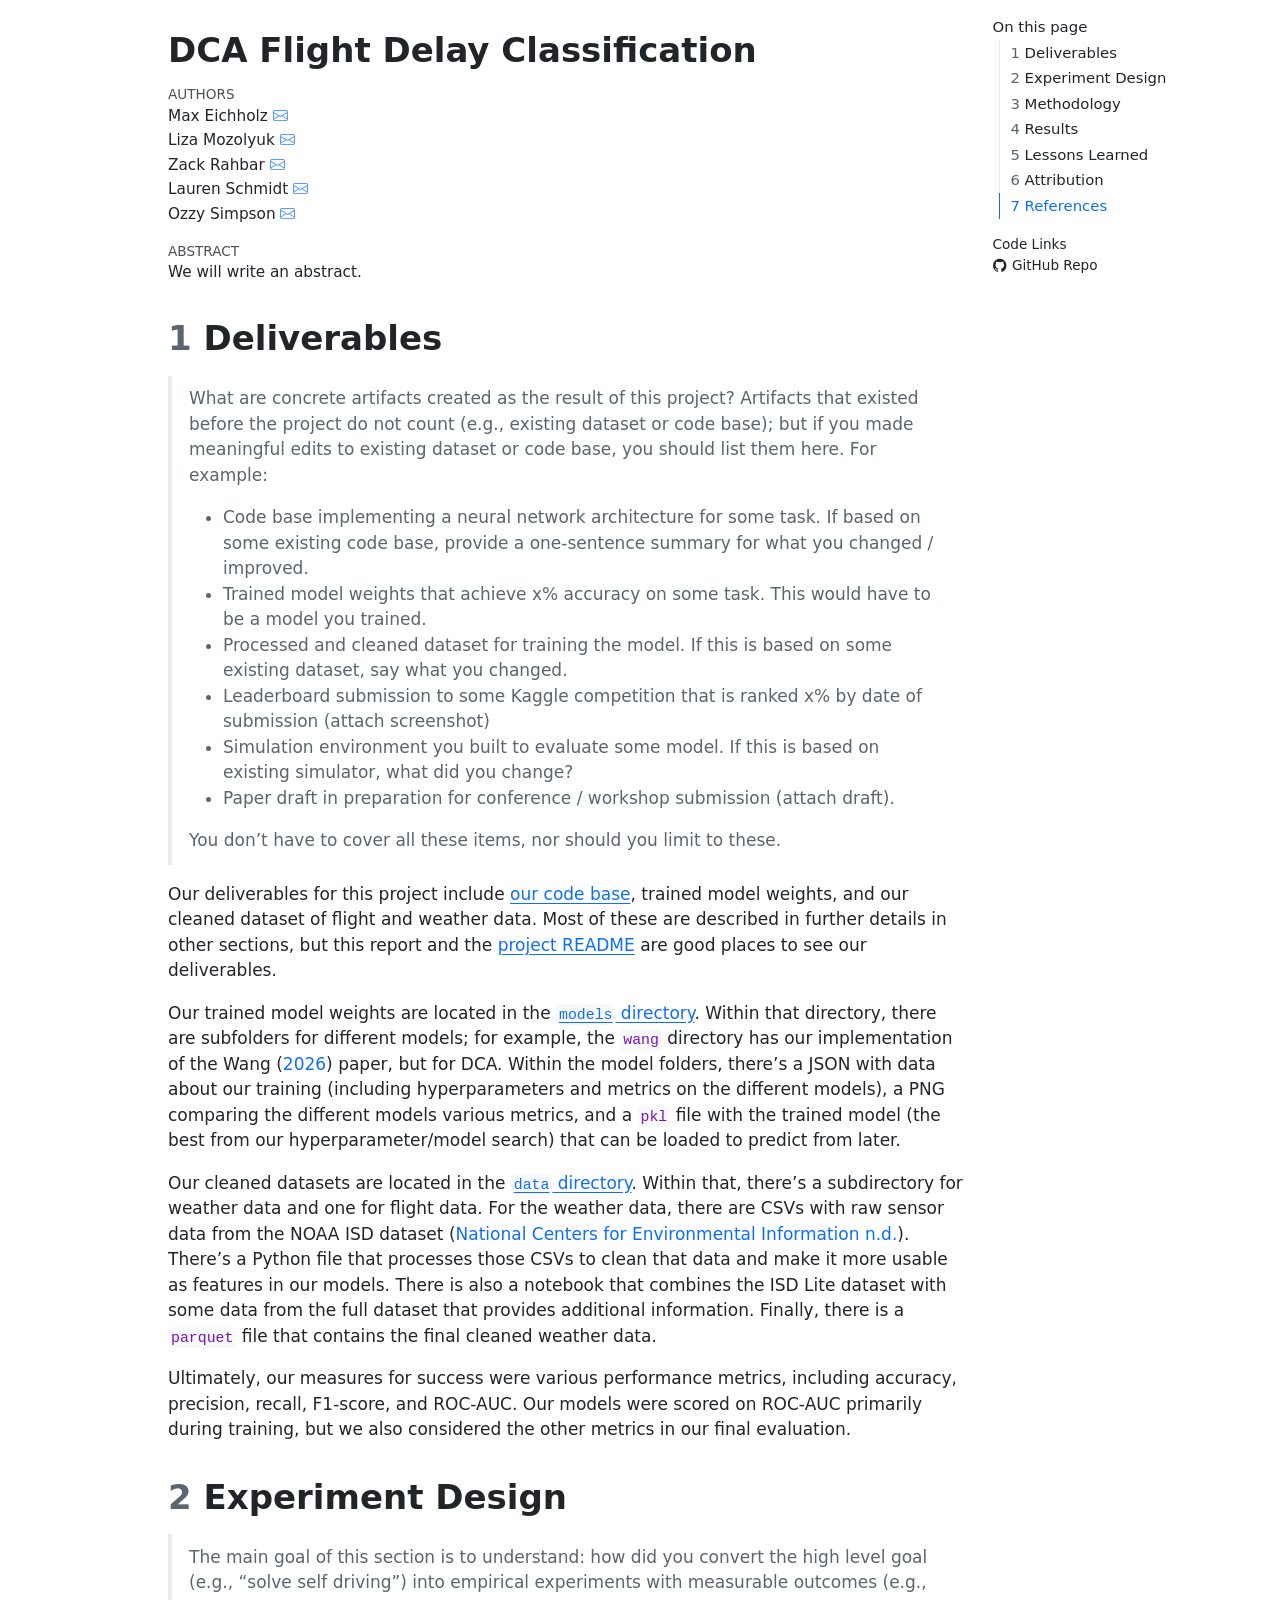
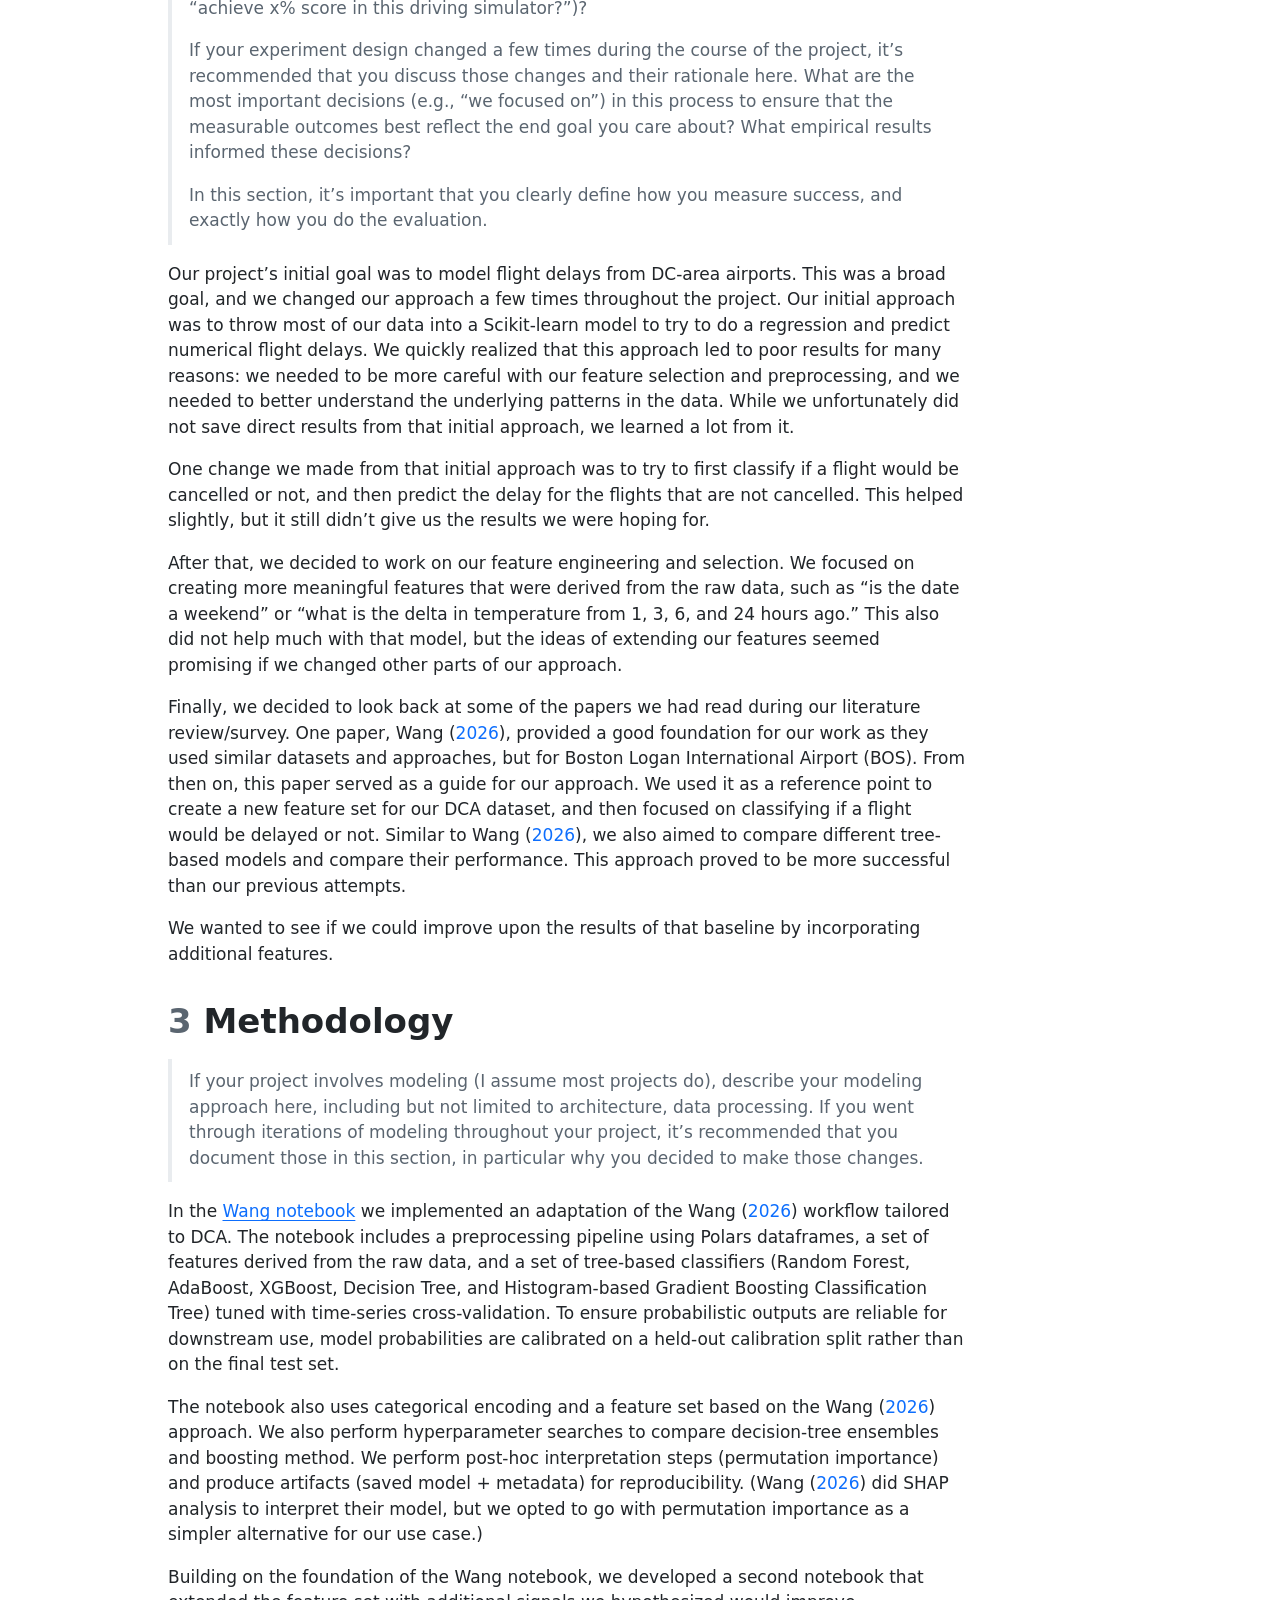
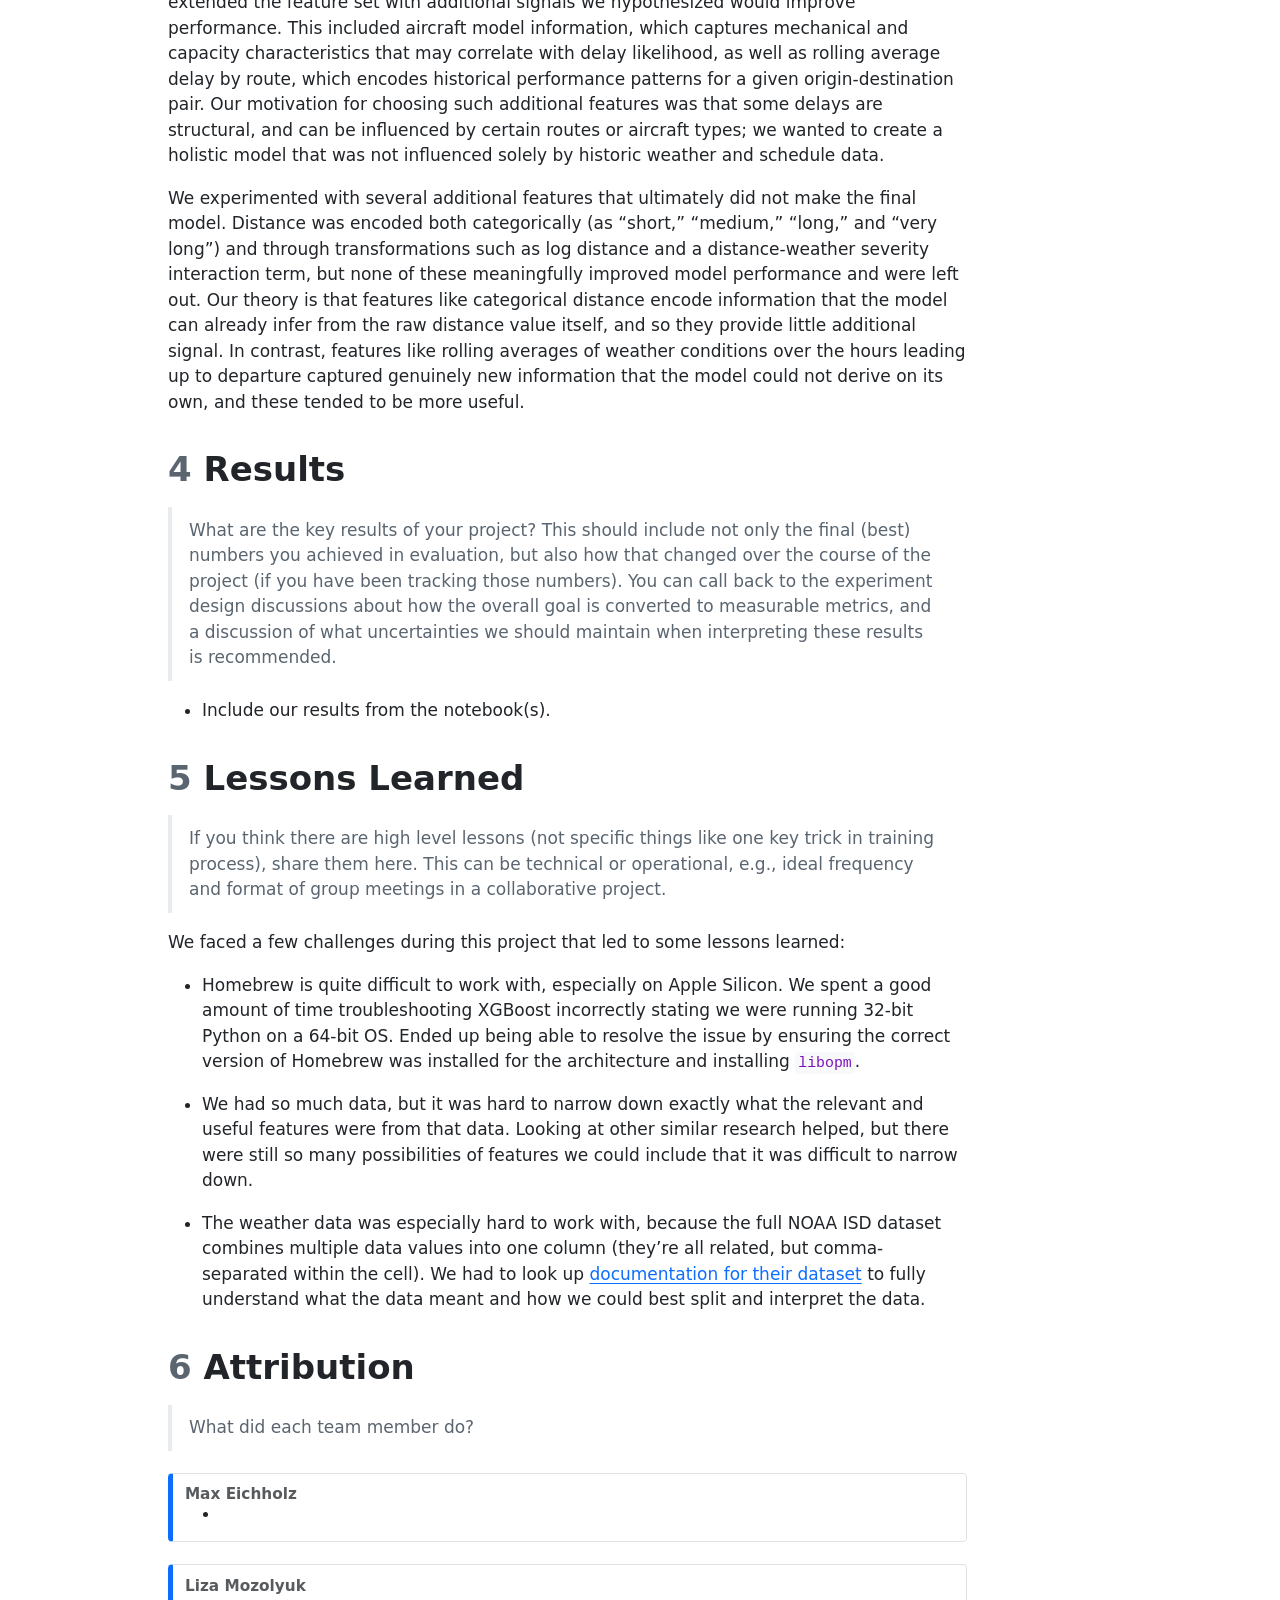
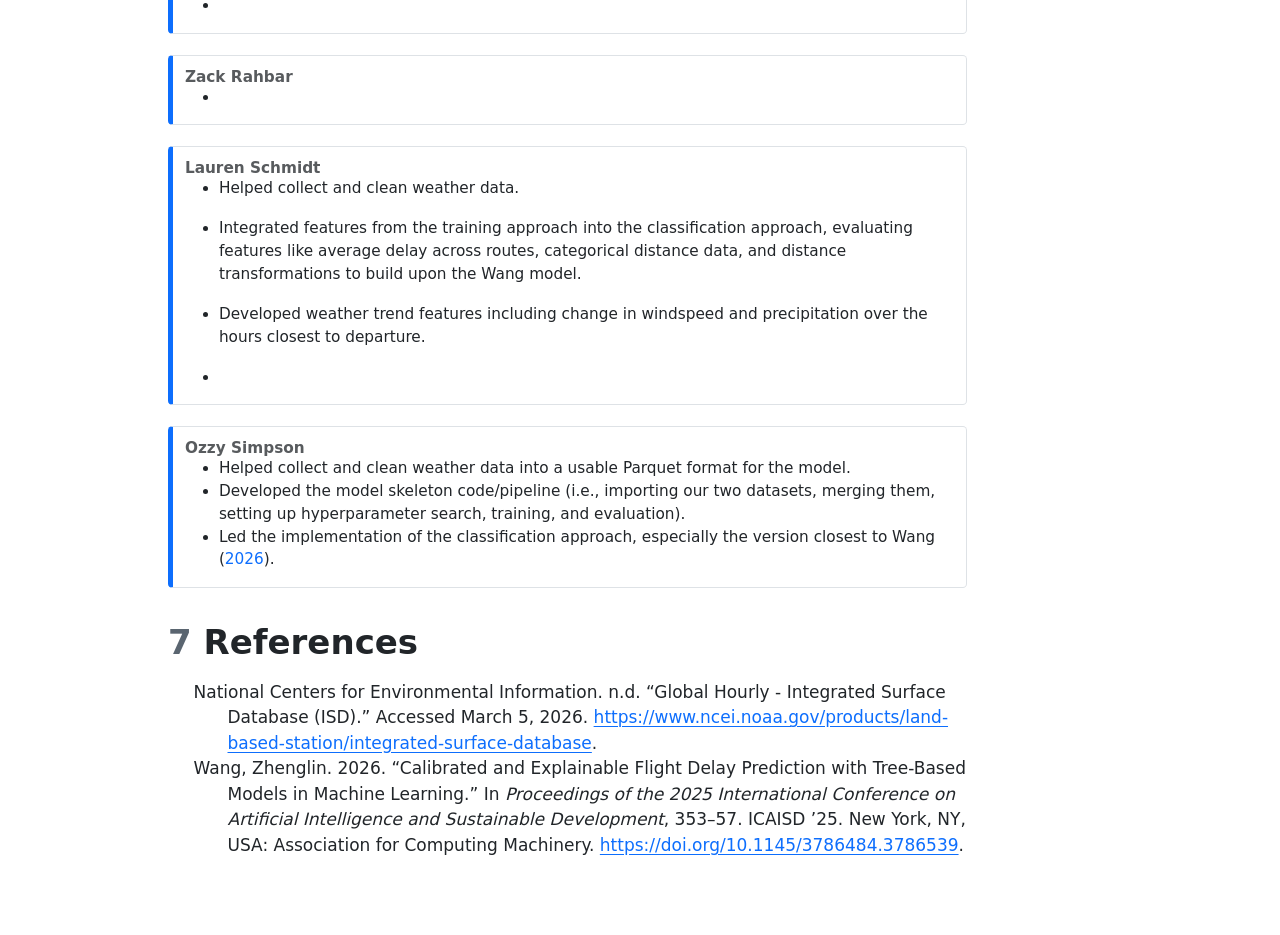
==== docs/Report.html @ 471a19d7 "report" ====
<!DOCTYPE html>
<html xmlns="http://www.w3.org/1999/xhtml" lang="en" xml:lang="en"><head>

<meta charset="utf-8">
<meta name="generator" content="quarto-1.4.553">

<meta name="viewport" content="width=device-width, initial-scale=1.0, user-scalable=yes">

<meta name="author" content="Max Eichholz">
<meta name="author" content="Liza Mozolyuk">
<meta name="author" content="Zack Rahbar">
<meta name="author" content="Lauren Schmidt">
<meta name="author" content="Ozzy Simpson">

<title>Report - DCA Flight Delay Classification</title>
<style>
code{white-space: pre-wrap;}
span.smallcaps{font-variant: small-caps;}
div.columns{display: flex; gap: min(4vw, 1.5em);}
div.column{flex: auto; overflow-x: auto;}
div.hanging-indent{margin-left: 1.5em; text-indent: -1.5em;}
ul.task-list{list-style: none;}
ul.task-list li input[type="checkbox"] {
  width: 0.8em;
  margin: 0 0.8em 0.2em -1em; /* quarto-specific, see https://github.com/quarto-dev/quarto-cli/issues/4556 */ 
  vertical-align: middle;
}
/* CSS for citations */
div.csl-bib-body { }
div.csl-entry {
  clear: both;
  margin-bottom: 0em;
}
.hanging-indent div.csl-entry {
  margin-left:2em;
  text-indent:-2em;
}
div.csl-left-margin {
  min-width:2em;
  float:left;
}
div.csl-right-inline {
  margin-left:2em;
  padding-left:1em;
}
div.csl-indent {
  margin-left: 2em;
}</style>


<script src="site_libs/quarto-nav/quarto-nav.js"></script>
<script src="site_libs/clipboard/clipboard.min.js"></script>
<script src="site_libs/quarto-search/autocomplete.umd.js"></script>
<script src="site_libs/quarto-search/fuse.min.js"></script>
<script src="site_libs/quarto-search/quarto-search.js"></script>
<meta name="quarto:offset" content="./">
<script src="site_libs/quarto-html/quarto.js"></script>
<script src="site_libs/quarto-html/popper.min.js"></script>
<script src="site_libs/quarto-html/tippy.umd.min.js"></script>
<script src="site_libs/quarto-html/anchor.min.js"></script>
<link href="site_libs/quarto-html/tippy.css" rel="stylesheet">
<link href="site_libs/quarto-html/quarto-syntax-highlighting.css" rel="stylesheet" id="quarto-text-highlighting-styles">
<script src="site_libs/bootstrap/bootstrap.min.js"></script>
<link href="site_libs/bootstrap/bootstrap-icons.css" rel="stylesheet">
<link href="site_libs/bootstrap/bootstrap.min.css" rel="stylesheet" id="quarto-bootstrap" data-mode="light">
<script id="quarto-search-options" type="application/json">{
  "location": "sidebar",
  "copy-button": false,
  "collapse-after": 3,
  "panel-placement": "start",
  "type": "textbox",
  "limit": 50,
  "keyboard-shortcut": [
    "f",
    "/",
    "s"
  ],
  "show-item-context": false,
  "language": {
    "search-no-results-text": "No results",
    "search-matching-documents-text": "matching documents",
    "search-copy-link-title": "Copy link to search",
    "search-hide-matches-text": "Hide additional matches",
    "search-more-match-text": "more match in this document",
    "search-more-matches-text": "more matches in this document",
    "search-clear-button-title": "Clear",
    "search-text-placeholder": "",
    "search-detached-cancel-button-title": "Cancel",
    "search-submit-button-title": "Submit",
    "search-label": "Search"
  }
}</script>
<style>html{ scroll-behavior: smooth; }</style>


</head>

<body>

<div id="quarto-search-results"></div>
<!-- content -->
<div id="quarto-content" class="quarto-container page-columns page-rows-contents page-layout-article">
<!-- sidebar -->
<!-- margin-sidebar -->
    <div id="quarto-margin-sidebar" class="sidebar margin-sidebar">
        <nav id="TOC" role="doc-toc" class="toc-active">
    <h2 id="toc-title">On this page</h2>
   
  <ul>
  <li><a href="#deliverables" id="toc-deliverables" class="nav-link active" data-scroll-target="#deliverables"><span class="header-section-number">1</span> Deliverables</a></li>
  <li><a href="#experiment-design" id="toc-experiment-design" class="nav-link" data-scroll-target="#experiment-design"><span class="header-section-number">2</span> Experiment Design</a></li>
  <li><a href="#methodology" id="toc-methodology" class="nav-link" data-scroll-target="#methodology"><span class="header-section-number">3</span> Methodology</a></li>
  <li><a href="#results" id="toc-results" class="nav-link" data-scroll-target="#results"><span class="header-section-number">4</span> Results</a></li>
  <li><a href="#lessons-learned" id="toc-lessons-learned" class="nav-link" data-scroll-target="#lessons-learned"><span class="header-section-number">5</span> Lessons Learned</a></li>
  <li><a href="#attribution" id="toc-attribution" class="nav-link" data-scroll-target="#attribution"><span class="header-section-number">6</span> Attribution</a></li>
  <li><a href="#references" id="toc-references" class="nav-link" data-scroll-target="#references"><span class="header-section-number">7</span> References</a></li>
  </ul>
<div class="quarto-code-links"><h2>Code Links</h2><ul><li><a href="https://github.com/GW-ML-Flight/Flight-Delay" target="_blank"><i class="bi bi-github"></i>GitHub Repo</a></li></ul></div></nav>
    </div>
<!-- main -->
<main class="content" id="quarto-document-content">

<header id="title-block-header" class="quarto-title-block default">
<div class="quarto-title">
<h1 class="title">DCA Flight Delay Classification</h1>
</div>



<div class="quarto-title-meta">

    <div>
    <div class="quarto-title-meta-heading">Authors</div>
    <div class="quarto-title-meta-contents">
             <p>Max Eichholz <a href="mailto:m.eichholz@gwu.edu" class="quarto-title-author-email"><i class="bi bi-envelope"></i></a> </p>
             <p>Liza Mozolyuk <a href="mailto:lizamozolyuk@gwu.edu" class="quarto-title-author-email"><i class="bi bi-envelope"></i></a> </p>
             <p>Zack Rahbar <a href="mailto:zackrahbar@gwu.edu" class="quarto-title-author-email"><i class="bi bi-envelope"></i></a> </p>
             <p>Lauren Schmidt <a href="mailto:laurenschmidt@gwu.edu" class="quarto-title-author-email"><i class="bi bi-envelope"></i></a> </p>
             <p>Ozzy Simpson <a href="mailto:ozzy@gwu.edu" class="quarto-title-author-email"><i class="bi bi-envelope"></i></a> </p>
          </div>
  </div>
    
  
    
  </div>
  
<div>
  <div class="abstract">
    <div class="block-title">Abstract</div>
    <p>We will write an abstract.</p>
  </div>
</div>


</header>


<section id="deliverables" class="level1" data-number="1">
<h1 data-number="1"><span class="header-section-number">1</span> Deliverables</h1>
<blockquote class="blockquote">
<p>What are concrete artifacts created as the result of this project? Artifacts that existed before the project do not count (e.g., existing dataset or code base); but if you made meaningful edits to existing dataset or code base, you should list them here. For example:</p>
<ul>
<li>Code base implementing a neural network architecture for some task. If based on some existing code base, provide a one-sentence summary for what you changed / improved.</li>
<li>Trained model weights that achieve x% accuracy on some task. This would have to be a model you trained.</li>
<li>Processed and cleaned dataset for training the model. If this is based on some existing dataset, say what you changed.</li>
<li>Leaderboard submission to some Kaggle competition that is ranked x% by date of submission (attach screenshot)</li>
<li>Simulation environment you built to evaluate some model. If this is based on existing simulator, what did you change?</li>
<li>Paper draft in preparation for conference / workshop submission (attach draft).</li>
</ul>
<p>You don’t have to cover all these items, nor should you limit to these.</p>
</blockquote>
<p>Our deliverables for this project include <a href="https://github.com/GW-ML-Flight/Flight-Delay">our code base</a>, trained model weights, and our cleaned dataset of flight and weather data. Most of these are described in further details in other sections, but this report and the <a href="https://github.com/GW-ML-Flight/Flight-Delay/blob/main/README.md">project README</a> are good places to see our deliverables.</p>
<p>Our trained model weights are located in the <a href="https://github.com/GW-ML-Flight/Flight-Delay/tree/main/models"><code>models</code> directory</a>. Within that directory, there are subfolders for different models; for example, the <code>wang</code> directory has our implementation of the <span class="citation" data-cites="wangCalibratedExplainableFlight2026">Wang (<a href="#ref-wangCalibratedExplainableFlight2026" role="doc-biblioref">2026</a>)</span> paper, but for DCA. Within the model folders, there’s a JSON with data about our training (including hyperparameters and metrics on the different models), a PNG comparing the different models various metrics, and a <code>pkl</code> file with the trained model (the best from our hyperparameter/model search) that can be loaded to predict from later.</p>
<p>Our cleaned datasets are located in the <a href="https://github.com/GW-ML-Flight/Flight-Delay/tree/main/data"><code>data</code> directory</a>. Within that, there’s a subdirectory for weather data and one for flight data. For the weather data, there are CSVs with raw sensor data from the NOAA ISD dataset <span class="citation" data-cites="nationalcentersforenvironmentalinformationGlobalHourlyIntegrated">(<a href="#ref-nationalcentersforenvironmentalinformationGlobalHourlyIntegrated" role="doc-biblioref">National Centers for Environmental Information n.d.</a>)</span>. There’s a Python file that processes those CSVs to clean that data and make it more usable as features in our models. There is also a notebook that combines the ISD Lite dataset with some data from the full dataset that provides additional information. Finally, there is a <code>parquet</code> file that contains the final cleaned weather data.</p>
<!-- TODO: details about the flight dataset -->
<p>Ultimately, our measures for success were various performance metrics, including accuracy, precision, recall, F1-score, and ROC-AUC. Our models were scored on ROC-AUC primarily during training, but we also considered the other metrics in our final evaluation.</p>
</section>
<section id="experiment-design" class="level1" data-number="2">
<h1 data-number="2"><span class="header-section-number">2</span> Experiment Design</h1>
<blockquote class="blockquote">
<p>The main goal of this section is to understand: how did you convert the high level goal (e.g., “solve self driving”) into empirical experiments with measurable outcomes (e.g., “achieve x% score in this driving simulator?”)?</p>
<p>If your experiment design changed a few times during the course of the project, it’s recommended that you discuss those changes and their rationale here. What are the most important decisions (e.g., “we focused on”) in this process to ensure that the measurable outcomes best reflect the end goal you care about? What empirical results informed these decisions?</p>
<p>In this section, it’s important that you clearly define how you measure success, and exactly how you do the evaluation.</p>
</blockquote>
<p>Our project’s initial goal was to model flight delays from DC-area airports. This was a broad goal, and we changed our approach a few times throughout the project. Our initial approach was to throw most of our data into a Scikit-learn model to try to do a regression and predict numerical flight delays. We quickly realized that this approach led to poor results for many reasons: we needed to be more careful with our feature selection and preprocessing, and we needed to better understand the underlying patterns in the data. While we unfortunately did not save direct results from that initial approach, we learned a lot from it.</p>
<p>One change we made from that initial approach was to try to first classify if a flight would be cancelled or not, and then predict the delay for the flights that are not cancelled. This helped slightly, but it still didn’t give us the results we were hoping for.</p>
<p>After that, we decided to work on our feature engineering and selection. We focused on creating more meaningful features that were derived from the raw data, such as “is the date a weekend” or “what is the delta in temperature from 1, 3, 6, and 24 hours ago.” This also did not help much with that model, but the ideas of extending our features seemed promising if we changed other parts of our approach.</p>
<p>Finally, we decided to look back at some of the papers we had read during our literature review/survey. One paper, <span class="citation" data-cites="wangCalibratedExplainableFlight2026">Wang (<a href="#ref-wangCalibratedExplainableFlight2026" role="doc-biblioref">2026</a>)</span>, provided a good foundation for our work as they used similar datasets and approaches, but for Boston Logan International Airport (BOS). From then on, this paper served as a guide for our approach. We used it as a reference point to create a new feature set for our DCA dataset, and then focused on classifying if a flight would be delayed or not. Similar to <span class="citation" data-cites="wangCalibratedExplainableFlight2026">Wang (<a href="#ref-wangCalibratedExplainableFlight2026" role="doc-biblioref">2026</a>)</span>, we also aimed to compare different tree-based models and compare their performance. This approach proved to be more successful than our previous attempts.</p>
<p>We wanted to see if we could improve upon the results of that baseline by incorporating additional features. <!-- TODO: complete this last graf. --></p>
</section>
<section id="methodology" class="level1" data-number="3">
<h1 data-number="3"><span class="header-section-number">3</span> Methodology</h1>
<blockquote class="blockquote">
<p>If your project involves modeling (I assume most projects do), describe your modeling approach here, including but not limited to architecture, data processing. If you went through iterations of modeling throughout your project, it’s recommended that you document those in this section, in particular why you decided to make those changes.<br>
</p>
</blockquote>
<p>In the <a href="https://github.com/GW-ML-Flight/Flight-Delay/blob/main/model-classifier-wang.ipynb">Wang notebook</a> we implemented an adaptation of the <span class="citation" data-cites="wangCalibratedExplainableFlight2026">Wang (<a href="#ref-wangCalibratedExplainableFlight2026" role="doc-biblioref">2026</a>)</span> workflow tailored to DCA. The notebook includes a preprocessing pipeline using Polars dataframes, a set of features derived from the raw data, and a set of tree-based classifiers (Random Forest, AdaBoost, XGBoost, Decision Tree, and Histogram-based Gradient Boosting Classification Tree) tuned with time-series cross-validation. To ensure probabilistic outputs are reliable for downstream use, model probabilities are calibrated on a held-out calibration split rather than on the final test set.</p>
<p>The notebook also uses categorical encoding and a feature set based on the <span class="citation" data-cites="wangCalibratedExplainableFlight2026">Wang (<a href="#ref-wangCalibratedExplainableFlight2026" role="doc-biblioref">2026</a>)</span> approach. We also perform hyperparameter searches to compare decision-tree ensembles and boosting method. We perform post-hoc interpretation steps (permutation importance) and produce artifacts (saved model + metadata) for reproducibility. (<span class="citation" data-cites="wangCalibratedExplainableFlight2026">Wang (<a href="#ref-wangCalibratedExplainableFlight2026" role="doc-biblioref">2026</a>)</span> did SHAP analysis to interpret their model, but we opted to go with permutation importance as a simpler alternative for our use case.)</p>
<p>Building on the foundation of the Wang notebook, we developed a second notebook that extended the feature set with additional signals we hypothesized would improve performance. This included aircraft model information, which captures mechanical and capacity characteristics that may correlate with delay likelihood, as well as rolling average delay by route, which encodes historical performance patterns for a given origin-destination pair. Our motivation for choosing such additional features was that some delays are structural, and can be influenced by certain routes or aircraft types; we wanted to create a holistic model that was not influenced solely by historic weather and schedule data.</p>
<p>We experimented with several additional features that ultimately did not make the final model. Distance was encoded both categorically (as “short,” “medium,” “long,” and “very long”) and through transformations such as log distance and a distance-weather severity interaction term, but none of these meaningfully improved model performance and were left out. Our theory is that features like categorical distance encode information that the model can already infer from the raw distance value itself, and so they provide little additional signal. In contrast, features like rolling averages of weather conditions over the hours leading up to departure captured genuinely new information that the model could not derive on its own, and these tended to be more useful.</p>
</section>
<section id="results" class="level1" data-number="4">
<h1 data-number="4"><span class="header-section-number">4</span> Results</h1>
<blockquote class="blockquote">
<p>What are the key results of your project? This should include not only the final (best) numbers you achieved in evaluation, but also how that changed over the course of the project (if you have been tracking those numbers). You can call back to the experiment design discussions about how the overall goal is converted to measurable metrics, and a discussion of what uncertainties we should maintain when interpreting these results is recommended.</p>
</blockquote>
<!-- TODO: Include results -->
<ul>
<li>Include our results from the notebook(s).</li>
</ul>
</section>
<section id="lessons-learned" class="level1" data-number="5">
<h1 data-number="5"><span class="header-section-number">5</span> Lessons Learned</h1>
<blockquote class="blockquote">
<p>If you think there are high level lessons (not specific things like one key trick in training process), share them here. This can be technical or operational, e.g., ideal frequency and format of group meetings in a collaborative project.</p>
</blockquote>
<p>We faced a few challenges during this project that led to some lessons learned:</p>
<ul>
<li><p>Homebrew is quite difficult to work with, especially on Apple Silicon. We spent a good amount of time troubleshooting XGBoost incorrectly stating we were running 32-bit Python on a 64-bit OS. Ended up being able to resolve the issue by ensuring the correct version of Homebrew was installed for the architecture and installing <code>libopm</code>.</p></li>
<li><p>We had so much data, but it was hard to narrow down exactly what the relevant and useful features were from that data. Looking at other similar research helped, but there were still so many possibilities of features we could include that it was difficult to narrow down.</p></li>
<li><p>The weather data was especially hard to work with, because the full NOAA ISD dataset combines multiple data values into one column (they’re all related, but comma-separated within the cell). We had to look up <a href="https://www.ncei.noaa.gov/pub/data/noaa/isd-format-document.docx">documentation for their dataset</a> to fully understand what the data meant and how we could best split and interpret the data.</p></li>
</ul>
</section>
<section id="attribution" class="level1" data-number="6">
<h1 data-number="6"><span class="header-section-number">6</span> Attribution</h1>
<blockquote class="blockquote">
<p>What did each team member do?</p>
</blockquote>
<div class="callout callout-style-simple callout-note no-icon callout-titled">
<div class="callout-header d-flex align-content-center">
<div class="callout-icon-container">
<i class="callout-icon no-icon"></i>
</div>
<div class="callout-title-container flex-fill">
Max Eichholz
</div>
</div>
<div class="callout-body-container callout-body">
<ul>
<li></li>
</ul>
</div>
</div>
<div class="callout callout-style-simple callout-note no-icon callout-titled">
<div class="callout-header d-flex align-content-center">
<div class="callout-icon-container">
<i class="callout-icon no-icon"></i>
</div>
<div class="callout-title-container flex-fill">
Liza Mozolyuk
</div>
</div>
<div class="callout-body-container callout-body">
<ul>
<li></li>
</ul>
</div>
</div>
<div class="callout callout-style-simple callout-note no-icon callout-titled">
<div class="callout-header d-flex align-content-center">
<div class="callout-icon-container">
<i class="callout-icon no-icon"></i>
</div>
<div class="callout-title-container flex-fill">
Zack Rahbar
</div>
</div>
<div class="callout-body-container callout-body">
<ul>
<li></li>
</ul>
</div>
</div>
<div class="callout callout-style-simple callout-note no-icon callout-titled">
<div class="callout-header d-flex align-content-center">
<div class="callout-icon-container">
<i class="callout-icon no-icon"></i>
</div>
<div class="callout-title-container flex-fill">
Lauren Schmidt
</div>
</div>
<div class="callout-body-container callout-body">
<ul>
<li><p>Helped collect and clean weather data.</p></li>
<li><p>Integrated features from the training approach into the classification approach, evaluating features like average delay across routes, categorical distance data, and distance transformations to build upon the Wang model.</p></li>
<li><p>Developed weather trend features including change in windspeed and precipitation over the hours closest to departure.</p></li>
<li></li>
</ul>
</div>
</div>
<div class="callout callout-style-simple callout-note no-icon callout-titled">
<div class="callout-header d-flex align-content-center">
<div class="callout-icon-container">
<i class="callout-icon no-icon"></i>
</div>
<div class="callout-title-container flex-fill">
Ozzy Simpson
</div>
</div>
<div class="callout-body-container callout-body">
<ul>
<li>Helped collect and clean weather data into a usable Parquet format for the model.</li>
<li>Developed the model skeleton code/pipeline (i.e., importing our two datasets, merging them, setting up hyperparameter search, training, and evaluation).</li>
<li>Led the implementation of the classification approach, especially the version closest to <span class="citation" data-cites="wangCalibratedExplainableFlight2026">Wang (<a href="#ref-wangCalibratedExplainableFlight2026" role="doc-biblioref">2026</a>)</span>.</li>
</ul>
</div>
</div>
</section>
<section id="references" class="level1" data-number="7">
<h1 data-number="7"><span class="header-section-number">7</span> References</h1>
<div id="refs" class="references csl-bib-body hanging-indent" data-entry-spacing="0" role="list">
<div id="ref-nationalcentersforenvironmentalinformationGlobalHourlyIntegrated" class="csl-entry" role="listitem">
National Centers for Environmental Information. n.d. <span>“Global <span>Hourly</span> - <span>Integrated Surface Database</span> (<span>ISD</span>).”</span> Accessed March 5, 2026. <a href="https://www.ncei.noaa.gov/products/land-based-station/integrated-surface-database">https://www.ncei.noaa.gov/products/land-based-station/integrated-surface-database</a>.
</div>
<div id="ref-wangCalibratedExplainableFlight2026" class="csl-entry" role="listitem">
Wang, Zhenglin. 2026. <span>“Calibrated and <span>Explainable Flight Delay Prediction</span> with <span>Tree-Based Models</span> in <span>Machine Learning</span>.”</span> In <em>Proceedings of the 2025 <span>International Conference</span> on <span>Artificial Intelligence</span> and <span>Sustainable Development</span></em>, 353–57. <span>ICAISD</span> ’25. New York, NY, USA: Association for Computing Machinery. <a href="https://doi.org/10.1145/3786484.3786539">https://doi.org/10.1145/3786484.3786539</a>.
</div>
</div>


</section>

</main> <!-- /main -->
<script id="quarto-html-after-body" type="application/javascript">
window.document.addEventListener("DOMContentLoaded", function (event) {
  const toggleBodyColorMode = (bsSheetEl) => {
    const mode = bsSheetEl.getAttribute("data-mode");
    const bodyEl = window.document.querySelector("body");
    if (mode === "dark") {
      bodyEl.classList.add("quarto-dark");
      bodyEl.classList.remove("quarto-light");
    } else {
      bodyEl.classList.add("quarto-light");
      bodyEl.classList.remove("quarto-dark");
    }
  }
  const toggleBodyColorPrimary = () => {
    const bsSheetEl = window.document.querySelector("link#quarto-bootstrap");
    if (bsSheetEl) {
      toggleBodyColorMode(bsSheetEl);
    }
  }
  toggleBodyColorPrimary();  
  const icon = "";
  const anchorJS = new window.AnchorJS();
  anchorJS.options = {
    placement: 'right',
    icon: icon
  };
  anchorJS.add('.anchored');
  const isCodeAnnotation = (el) => {
    for (const clz of el.classList) {
      if (clz.startsWith('code-annotation-')) {                     
        return true;
      }
    }
    return false;
  }
  const clipboard = new window.ClipboardJS('.code-copy-button', {
    text: function(trigger) {
      const codeEl = trigger.previousElementSibling.cloneNode(true);
      for (const childEl of codeEl.children) {
        if (isCodeAnnotation(childEl)) {
          childEl.remove();
        }
      }
      return codeEl.innerText;
    }
  });
  clipboard.on('success', function(e) {
    // button target
    const button = e.trigger;
    // don't keep focus
    button.blur();
    // flash "checked"
    button.classList.add('code-copy-button-checked');
    var currentTitle = button.getAttribute("title");
    button.setAttribute("title", "Copied!");
    let tooltip;
    if (window.bootstrap) {
      button.setAttribute("data-bs-toggle", "tooltip");
      button.setAttribute("data-bs-placement", "left");
      button.setAttribute("data-bs-title", "Copied!");
      tooltip = new bootstrap.Tooltip(button, 
        { trigger: "manual", 
          customClass: "code-copy-button-tooltip",
          offset: [0, -8]});
      tooltip.show();    
    }
    setTimeout(function() {
      if (tooltip) {
        tooltip.hide();
        button.removeAttribute("data-bs-title");
        button.removeAttribute("data-bs-toggle");
        button.removeAttribute("data-bs-placement");
      }
      button.setAttribute("title", currentTitle);
      button.classList.remove('code-copy-button-checked');
    }, 1000);
    // clear code selection
    e.clearSelection();
  });
    var localhostRegex = new RegExp(/^(?:http|https):\/\/localhost\:?[0-9]*\//);
    var mailtoRegex = new RegExp(/^mailto:/);
      var filterRegex = new RegExp('/' + window.location.host + '/');
    var isInternal = (href) => {
        return filterRegex.test(href) || localhostRegex.test(href) || mailtoRegex.test(href);
    }
    // Inspect non-navigation links and adorn them if external
 	var links = window.document.querySelectorAll('a[href]:not(.nav-link):not(.navbar-brand):not(.toc-action):not(.sidebar-link):not(.sidebar-item-toggle):not(.pagination-link):not(.no-external):not([aria-hidden]):not(.dropdown-item):not(.quarto-navigation-tool)');
    for (var i=0; i<links.length; i++) {
      const link = links[i];
      if (!isInternal(link.href)) {
        // undo the damage that might have been done by quarto-nav.js in the case of
        // links that we want to consider external
        if (link.dataset.originalHref !== undefined) {
          link.href = link.dataset.originalHref;
        }
      }
    }
  function tippyHover(el, contentFn, onTriggerFn, onUntriggerFn) {
    const config = {
      allowHTML: true,
      maxWidth: 500,
      delay: 100,
      arrow: false,
      appendTo: function(el) {
          return el.parentElement;
      },
      interactive: true,
      interactiveBorder: 10,
      theme: 'quarto',
      placement: 'bottom-start',
    };
    if (contentFn) {
      config.content = contentFn;
    }
    if (onTriggerFn) {
      config.onTrigger = onTriggerFn;
    }
    if (onUntriggerFn) {
      config.onUntrigger = onUntriggerFn;
    }
    window.tippy(el, config); 
  }
  const noterefs = window.document.querySelectorAll('a[role="doc-noteref"]');
  for (var i=0; i<noterefs.length; i++) {
    const ref = noterefs[i];
    tippyHover(ref, function() {
      // use id or data attribute instead here
      let href = ref.getAttribute('data-footnote-href') || ref.getAttribute('href');
      try { href = new URL(href).hash; } catch {}
      const id = href.replace(/^#\/?/, "");
      const note = window.document.getElementById(id);
      if (note) {
        return note.innerHTML;
      } else {
        return "";
      }
    });
  }
  const xrefs = window.document.querySelectorAll('a.quarto-xref');
  const processXRef = (id, note) => {
    // Strip column container classes
    const stripColumnClz = (el) => {
      el.classList.remove("page-full", "page-columns");
      if (el.children) {
        for (const child of el.children) {
          stripColumnClz(child);
        }
      }
    }
    stripColumnClz(note)
    if (id === null || id.startsWith('sec-')) {
      // Special case sections, only their first couple elements
      const container = document.createElement("div");
      if (note.children && note.children.length > 2) {
        container.appendChild(note.children[0].cloneNode(true));
        for (let i = 1; i < note.children.length; i++) {
          const child = note.children[i];
          if (child.tagName === "P" && child.innerText === "") {
            continue;
          } else {
            container.appendChild(child.cloneNode(true));
            break;
          }
        }
        if (window.Quarto?.typesetMath) {
          window.Quarto.typesetMath(container);
        }
        return container.innerHTML
      } else {
        if (window.Quarto?.typesetMath) {
          window.Quarto.typesetMath(note);
        }
        return note.innerHTML;
      }
    } else {
      // Remove any anchor links if they are present
      const anchorLink = note.querySelector('a.anchorjs-link');
      if (anchorLink) {
        anchorLink.remove();
      }
      if (window.Quarto?.typesetMath) {
        window.Quarto.typesetMath(note);
      }
      // TODO in 1.5, we should make sure this works without a callout special case
      if (note.classList.contains("callout")) {
        return note.outerHTML;
      } else {
        return note.innerHTML;
      }
    }
  }
  for (var i=0; i<xrefs.length; i++) {
    const xref = xrefs[i];
    tippyHover(xref, undefined, function(instance) {
      instance.disable();
      let url = xref.getAttribute('href');
      let hash = undefined; 
      if (url.startsWith('#')) {
        hash = url;
      } else {
        try { hash = new URL(url).hash; } catch {}
      }
      if (hash) {
        const id = hash.replace(/^#\/?/, "");
        const note = window.document.getElementById(id);
        if (note !== null) {
          try {
            const html = processXRef(id, note.cloneNode(true));
            instance.setContent(html);
          } finally {
            instance.enable();
            instance.show();
          }
        } else {
          // See if we can fetch this
          fetch(url.split('#')[0])
          .then(res => res.text())
          .then(html => {
            const parser = new DOMParser();
            const htmlDoc = parser.parseFromString(html, "text/html");
            const note = htmlDoc.getElementById(id);
            if (note !== null) {
              const html = processXRef(id, note);
              instance.setContent(html);
            } 
          }).finally(() => {
            instance.enable();
            instance.show();
          });
        }
      } else {
        // See if we can fetch a full url (with no hash to target)
        // This is a special case and we should probably do some content thinning / targeting
        fetch(url)
        .then(res => res.text())
        .then(html => {
          const parser = new DOMParser();
          const htmlDoc = parser.parseFromString(html, "text/html");
          const note = htmlDoc.querySelector('main.content');
          if (note !== null) {
            // This should only happen for chapter cross references
            // (since there is no id in the URL)
            // remove the first header
            if (note.children.length > 0 && note.children[0].tagName === "HEADER") {
              note.children[0].remove();
            }
            const html = processXRef(null, note);
            instance.setContent(html);
          } 
        }).finally(() => {
          instance.enable();
          instance.show();
        });
      }
    }, function(instance) {
    });
  }
      let selectedAnnoteEl;
      const selectorForAnnotation = ( cell, annotation) => {
        let cellAttr = 'data-code-cell="' + cell + '"';
        let lineAttr = 'data-code-annotation="' +  annotation + '"';
        const selector = 'span[' + cellAttr + '][' + lineAttr + ']';
        return selector;
      }
      const selectCodeLines = (annoteEl) => {
        const doc = window.document;
        const targetCell = annoteEl.getAttribute("data-target-cell");
        const targetAnnotation = annoteEl.getAttribute("data-target-annotation");
        const annoteSpan = window.document.querySelector(selectorForAnnotation(targetCell, targetAnnotation));
        const lines = annoteSpan.getAttribute("data-code-lines").split(",");
        const lineIds = lines.map((line) => {
          return targetCell + "-" + line;
        })
        let top = null;
        let height = null;
        let parent = null;
        if (lineIds.length > 0) {
            //compute the position of the single el (top and bottom and make a div)
            const el = window.document.getElementById(lineIds[0]);
            top = el.offsetTop;
            height = el.offsetHeight;
            parent = el.parentElement.parentElement;
          if (lineIds.length > 1) {
            const lastEl = window.document.getElementById(lineIds[lineIds.length - 1]);
            const bottom = lastEl.offsetTop + lastEl.offsetHeight;
            height = bottom - top;
          }
          if (top !== null && height !== null && parent !== null) {
            // cook up a div (if necessary) and position it 
            let div = window.document.getElementById("code-annotation-line-highlight");
            if (div === null) {
              div = window.document.createElement("div");
              div.setAttribute("id", "code-annotation-line-highlight");
              div.style.position = 'absolute';
              parent.appendChild(div);
            }
            div.style.top = top - 2 + "px";
            div.style.height = height + 4 + "px";
            div.style.left = 0;
            let gutterDiv = window.document.getElementById("code-annotation-line-highlight-gutter");
            if (gutterDiv === null) {
              gutterDiv = window.document.createElement("div");
              gutterDiv.setAttribute("id", "code-annotation-line-highlight-gutter");
              gutterDiv.style.position = 'absolute';
              const codeCell = window.document.getElementById(targetCell);
              const gutter = codeCell.querySelector('.code-annotation-gutter');
              gutter.appendChild(gutterDiv);
            }
            gutterDiv.style.top = top - 2 + "px";
            gutterDiv.style.height = height + 4 + "px";
          }
          selectedAnnoteEl = annoteEl;
        }
      };
      const unselectCodeLines = () => {
        const elementsIds = ["code-annotation-line-highlight", "code-annotation-line-highlight-gutter"];
        elementsIds.forEach((elId) => {
          const div = window.document.getElementById(elId);
          if (div) {
            div.remove();
          }
        });
        selectedAnnoteEl = undefined;
      };
        // Handle positioning of the toggle
    window.addEventListener(
      "resize",
      throttle(() => {
        elRect = undefined;
        if (selectedAnnoteEl) {
          selectCodeLines(selectedAnnoteEl);
        }
      }, 10)
    );
    function throttle(fn, ms) {
    let throttle = false;
    let timer;
      return (...args) => {
        if(!throttle) { // first call gets through
            fn.apply(this, args);
            throttle = true;
        } else { // all the others get throttled
            if(timer) clearTimeout(timer); // cancel #2
            timer = setTimeout(() => {
              fn.apply(this, args);
              timer = throttle = false;
            }, ms);
        }
      };
    }
      // Attach click handler to the DT
      const annoteDls = window.document.querySelectorAll('dt[data-target-cell]');
      for (const annoteDlNode of annoteDls) {
        annoteDlNode.addEventListener('click', (event) => {
          const clickedEl = event.target;
          if (clickedEl !== selectedAnnoteEl) {
            unselectCodeLines();
            const activeEl = window.document.querySelector('dt[data-target-cell].code-annotation-active');
            if (activeEl) {
              activeEl.classList.remove('code-annotation-active');
            }
            selectCodeLines(clickedEl);
            clickedEl.classList.add('code-annotation-active');
          } else {
            // Unselect the line
            unselectCodeLines();
            clickedEl.classList.remove('code-annotation-active');
          }
        });
      }
  const findCites = (el) => {
    const parentEl = el.parentElement;
    if (parentEl) {
      const cites = parentEl.dataset.cites;
      if (cites) {
        return {
          el,
          cites: cites.split(' ')
        };
      } else {
        return findCites(el.parentElement)
      }
    } else {
      return undefined;
    }
  };
  var bibliorefs = window.document.querySelectorAll('a[role="doc-biblioref"]');
  for (var i=0; i<bibliorefs.length; i++) {
    const ref = bibliorefs[i];
    const citeInfo = findCites(ref);
    if (citeInfo) {
      tippyHover(citeInfo.el, function() {
        var popup = window.document.createElement('div');
        citeInfo.cites.forEach(function(cite) {
          var citeDiv = window.document.createElement('div');
          citeDiv.classList.add('hanging-indent');
          citeDiv.classList.add('csl-entry');
          var biblioDiv = window.document.getElementById('ref-' + cite);
          if (biblioDiv) {
            citeDiv.innerHTML = biblioDiv.innerHTML;
          }
          popup.appendChild(citeDiv);
        });
        return popup.innerHTML;
      });
    }
  }
});
</script>
</div> <!-- /content -->




<script src="site_libs/quarto-html/zenscroll-min.js"></script>
</body></html>
---- docs/site_libs/quarto-html/tippy.css ----
.tippy-box[data-animation=fade][data-state=hidden]{opacity:0}[data-tippy-root]{max-width:calc(100vw - 10px)}.tippy-box{position:relative;background-color:#333;color:#fff;border-radius:4px;font-size:14px;line-height:1.4;white-space:normal;outline:0;transition-property:transform,visibility,opacity}.tippy-box[data-placement^=top]>.tippy-arrow{bottom:0}.tippy-box[data-placement^=top]>.tippy-arrow:before{bottom:-7px;left:0;border-width:8px 8px 0;border-top-color:initial;transform-origin:center top}.tippy-box[data-placement^=bottom]>.tippy-arrow{top:0}.tippy-box[data-placement^=bottom]>.tippy-arrow:before{top:-7px;left:0;border-width:0 8px 8px;border-bottom-color:initial;transform-origin:center bottom}.tippy-box[data-placement^=left]>.tippy-arrow{right:0}.tippy-box[data-placement^=left]>.tippy-arrow:before{border-width:8px 0 8px 8px;border-left-color:initial;right:-7px;transform-origin:center left}.tippy-box[data-placement^=right]>.tippy-arrow{left:0}.tippy-box[data-placement^=right]>.tippy-arrow:before{left:-7px;border-width:8px 8px 8px 0;border-right-color:initial;transform-origin:center right}.tippy-box[data-inertia][data-state=visible]{transition-timing-function:cubic-bezier(.54,1.5,.38,1.11)}.tippy-arrow{width:16px;height:16px;color:#333}.tippy-arrow:before{content:"";position:absolute;border-color:transparent;border-style:solid}.tippy-content{position:relative;padding:5px 9px;z-index:1}
---- docs/site_libs/quarto-html/quarto-syntax-highlighting.css ----
/* quarto syntax highlight colors */
:root {
  --quarto-hl-ot-color: #003B4F;
  --quarto-hl-at-color: #657422;
  --quarto-hl-ss-color: #20794D;
  --quarto-hl-an-color: #5E5E5E;
  --quarto-hl-fu-color: #4758AB;
  --quarto-hl-st-color: #20794D;
  --quarto-hl-cf-color: #003B4F;
  --quarto-hl-op-color: #5E5E5E;
  --quarto-hl-er-color: #AD0000;
  --quarto-hl-bn-color: #AD0000;
  --quarto-hl-al-color: #AD0000;
  --quarto-hl-va-color: #111111;
  --quarto-hl-bu-color: inherit;
  --quarto-hl-ex-color: inherit;
  --quarto-hl-pp-color: #AD0000;
  --quarto-hl-in-color: #5E5E5E;
  --quarto-hl-vs-color: #20794D;
  --quarto-hl-wa-color: #5E5E5E;
  --quarto-hl-do-color: #5E5E5E;
  --quarto-hl-im-color: #00769E;
  --quarto-hl-ch-color: #20794D;
  --quarto-hl-dt-color: #AD0000;
  --quarto-hl-fl-color: #AD0000;
  --quarto-hl-co-color: #5E5E5E;
  --quarto-hl-cv-color: #5E5E5E;
  --quarto-hl-cn-color: #8f5902;
  --quarto-hl-sc-color: #5E5E5E;
  --quarto-hl-dv-color: #AD0000;
  --quarto-hl-kw-color: #003B4F;
}

/* other quarto variables */
:root {
  --quarto-font-monospace: SFMono-Regular, Menlo, Monaco, Consolas, "Liberation Mono", "Courier New", monospace;
}

pre > code.sourceCode > span {
  color: #003B4F;
}

code span {
  color: #003B4F;
}

code.sourceCode > span {
  color: #003B4F;
}

div.sourceCode,
div.sourceCode pre.sourceCode {
  color: #003B4F;
}

code span.ot {
  color: #003B4F;
  font-style: inherit;
}

code span.at {
  color: #657422;
  font-style: inherit;
}

code span.ss {
  color: #20794D;
  font-style: inherit;
}

code span.an {
  color: #5E5E5E;
  font-style: inherit;
}

code span.fu {
  color: #4758AB;
  font-style: inherit;
}

code span.st {
  color: #20794D;
  font-style: inherit;
}

code span.cf {
  color: #003B4F;
  font-style: inherit;
}

code span.op {
  color: #5E5E5E;
  font-style: inherit;
}

code span.er {
  color: #AD0000;
  font-style: inherit;
}

code span.bn {
  color: #AD0000;
  font-style: inherit;
}

code span.al {
  color: #AD0000;
  font-style: inherit;
}

code span.va {
  color: #111111;
  font-style: inherit;
}

code span.bu {
  font-style: inherit;
}

code span.ex {
  font-style: inherit;
}

code span.pp {
  color: #AD0000;
  font-style: inherit;
}

code span.in {
  color: #5E5E5E;
  font-style: inherit;
}

code span.vs {
  color: #20794D;
  font-style: inherit;
}

code span.wa {
  color: #5E5E5E;
  font-style: italic;
}

code span.do {
  color: #5E5E5E;
  font-style: italic;
}

code span.im {
  color: #00769E;
  font-style: inherit;
}

code span.ch {
  color: #20794D;
  font-style: inherit;
}

code span.dt {
  color: #AD0000;
  font-style: inherit;
}

code span.fl {
  color: #AD0000;
  font-style: inherit;
}

code span.co {
  color: #5E5E5E;
  font-style: inherit;
}

code span.cv {
  color: #5E5E5E;
  font-style: italic;
}

code span.cn {
  color: #8f5902;
  font-style: inherit;
}

code span.sc {
  color: #5E5E5E;
  font-style: inherit;
}

code span.dv {
  color: #AD0000;
  font-style: inherit;
}

code span.kw {
  color: #003B4F;
  font-style: inherit;
}

.prevent-inlining {
  content: "</";
}

/*# sourceMappingURL=debc5d5d77c3f9108843748ff7464032.css.map */
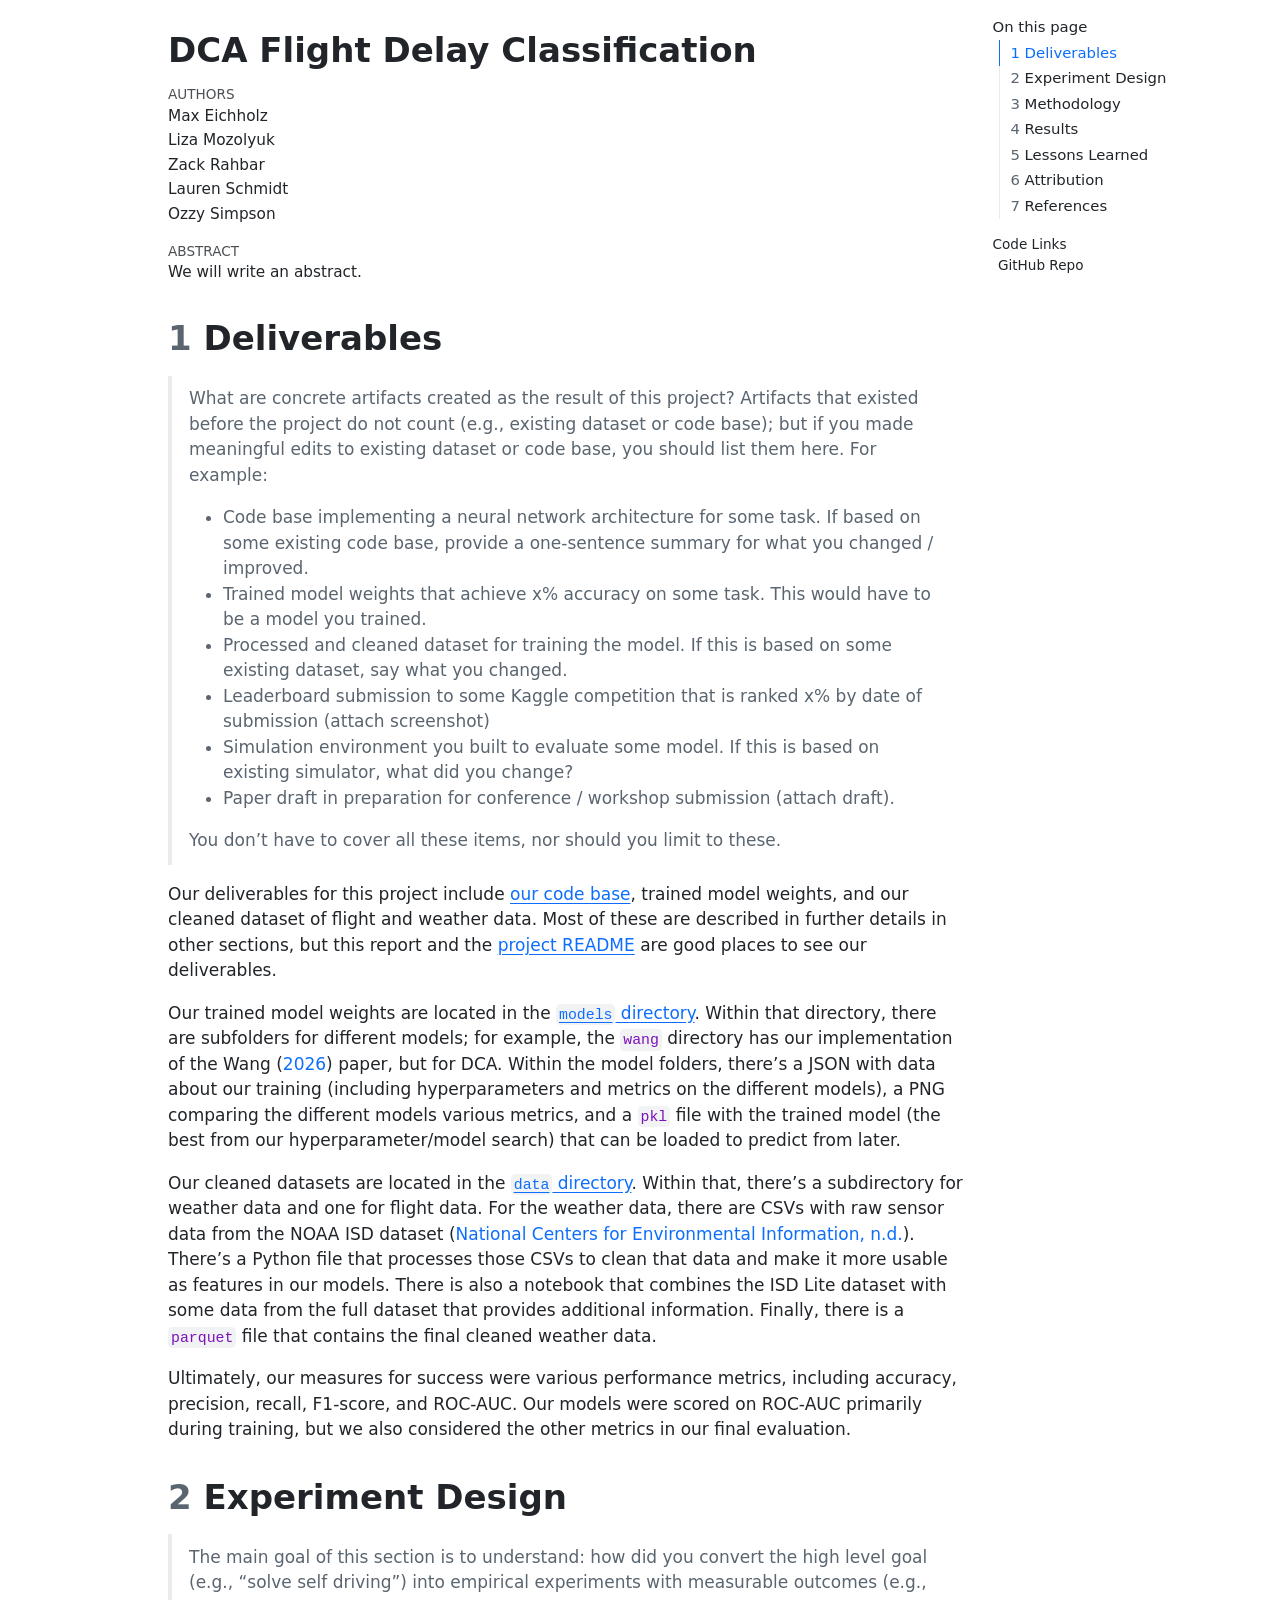
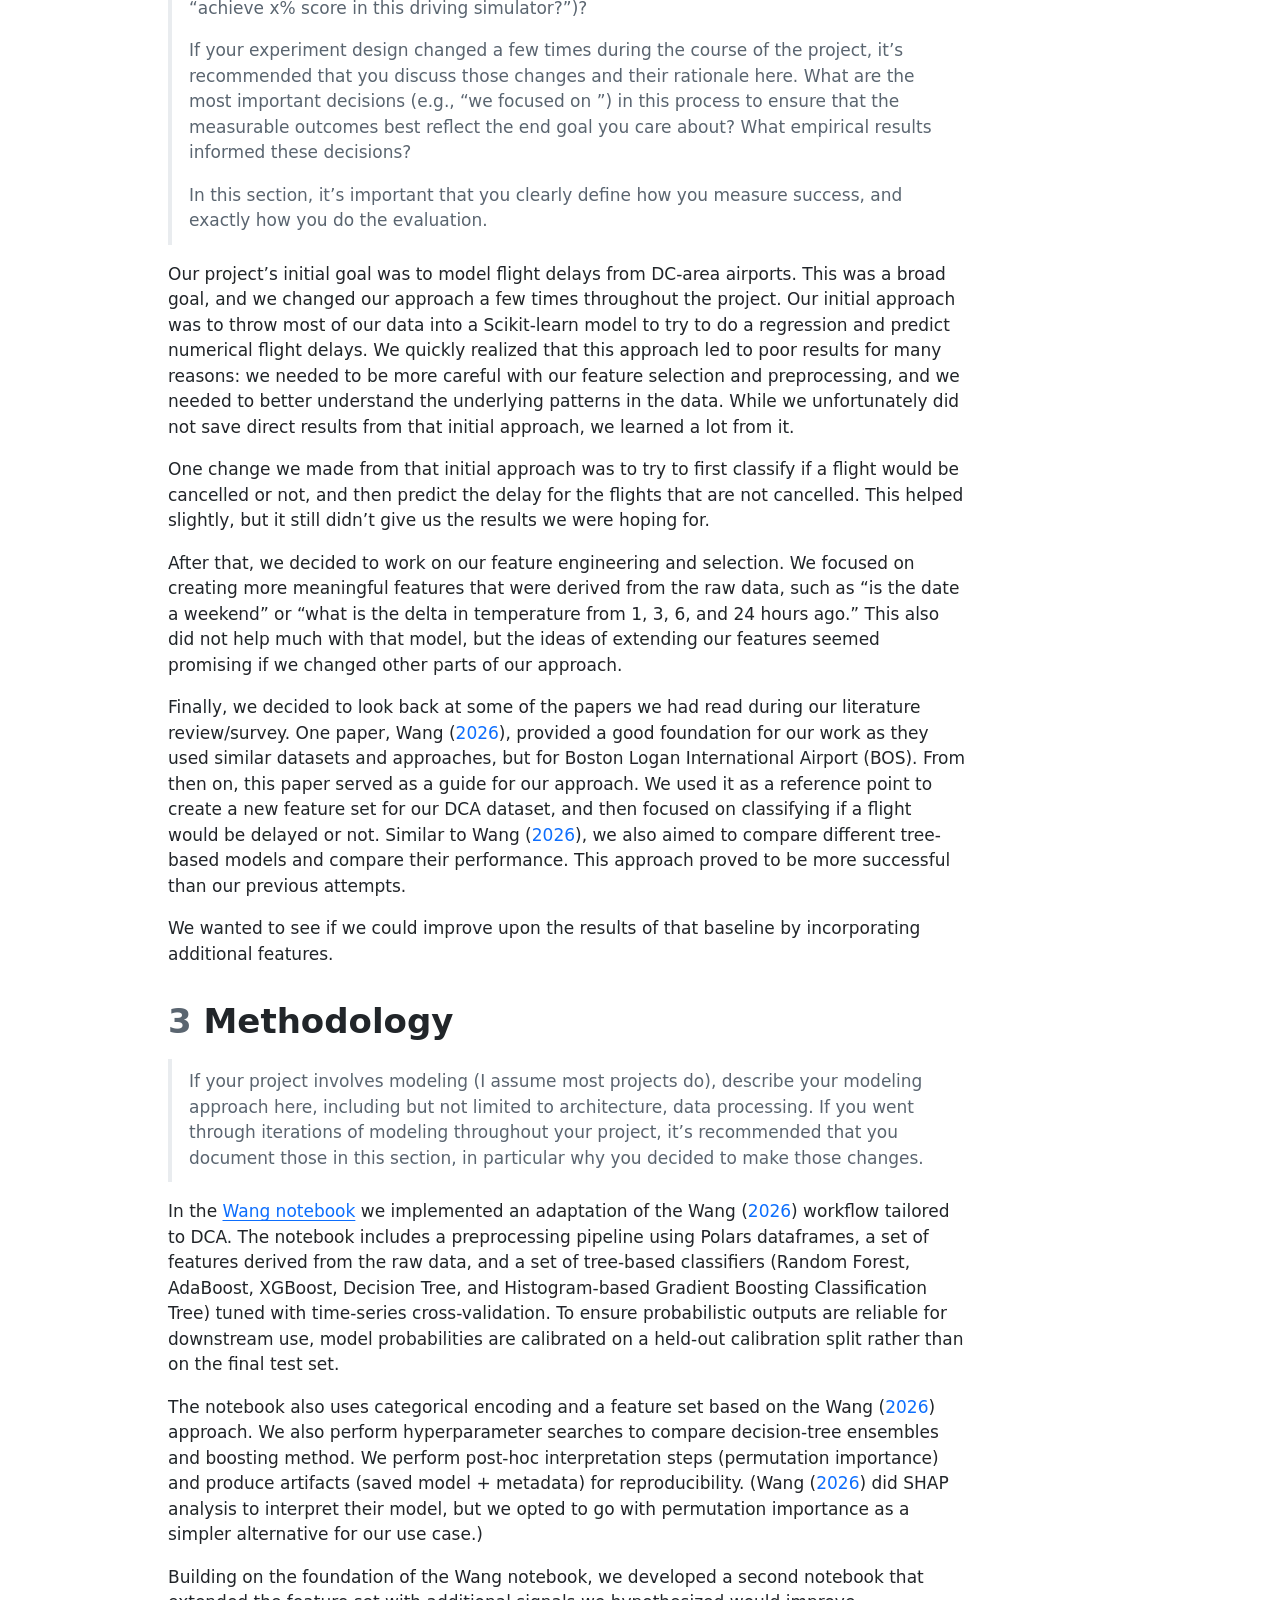
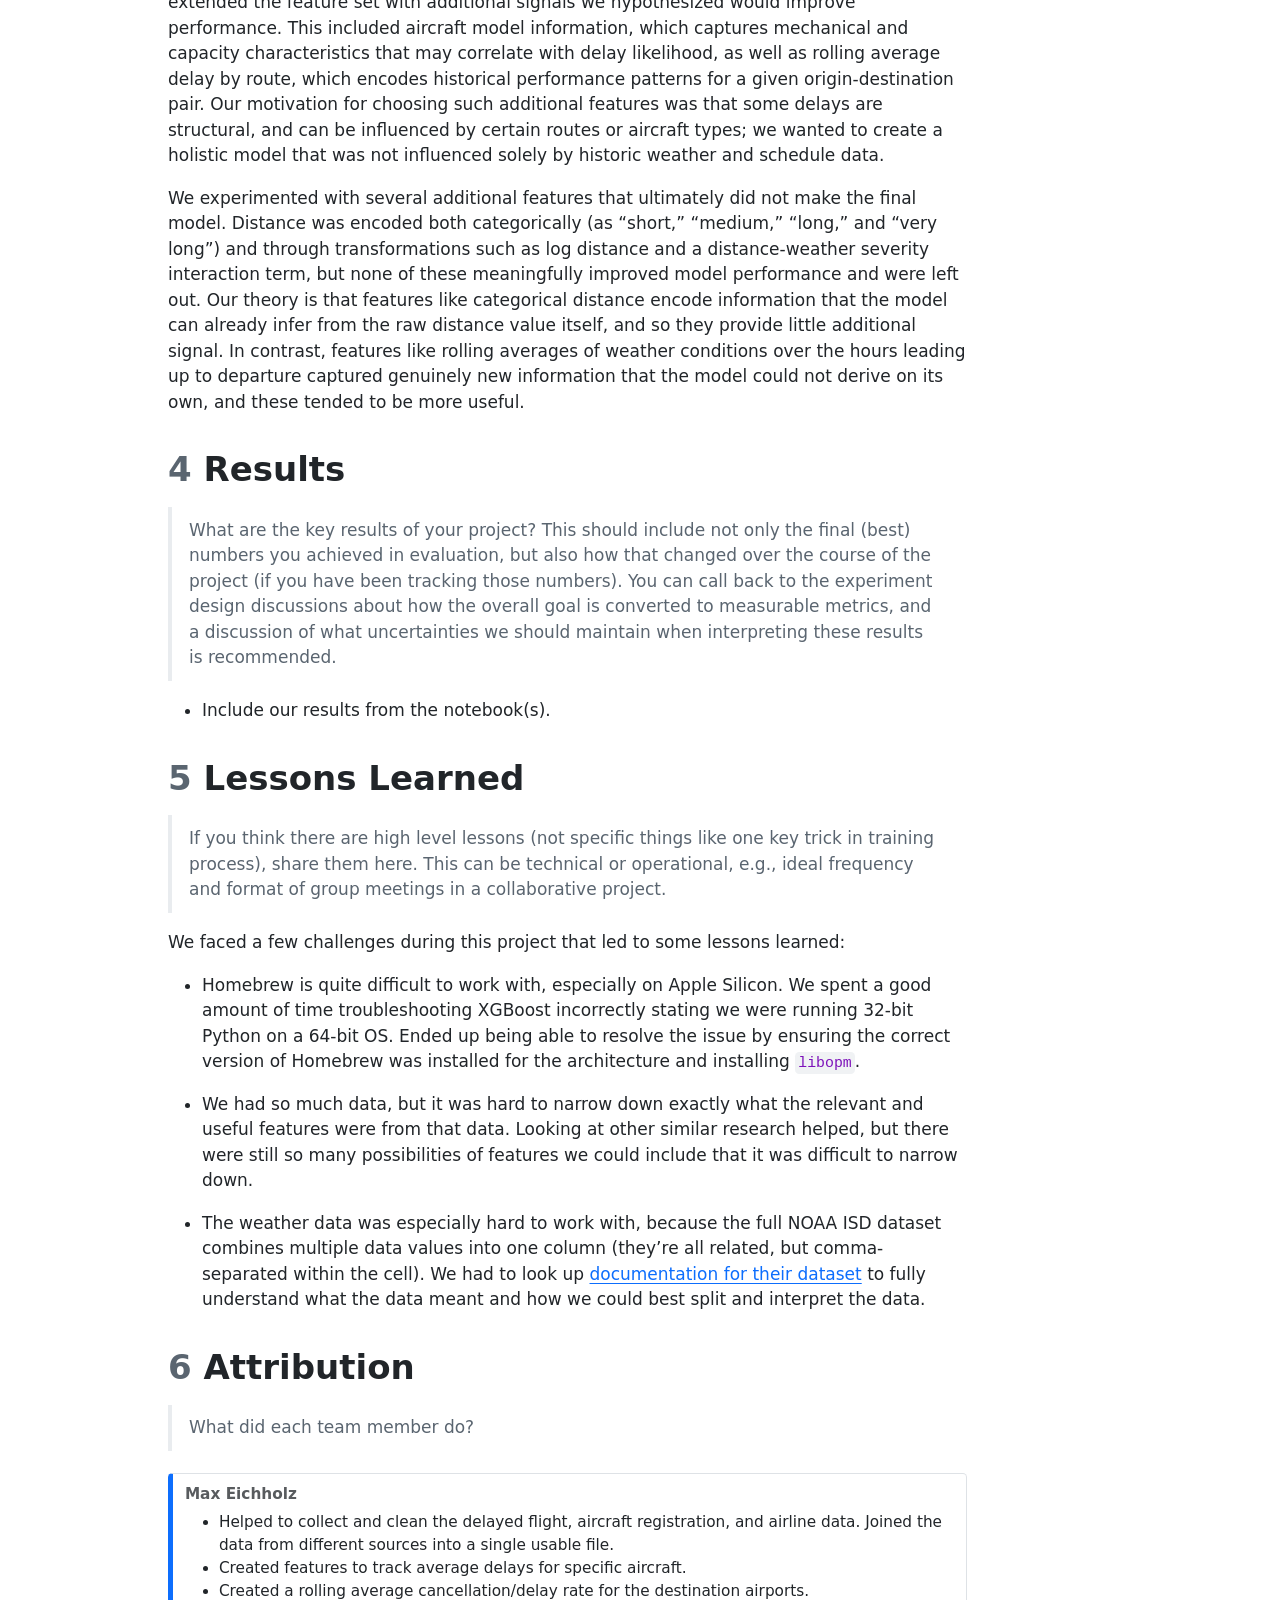
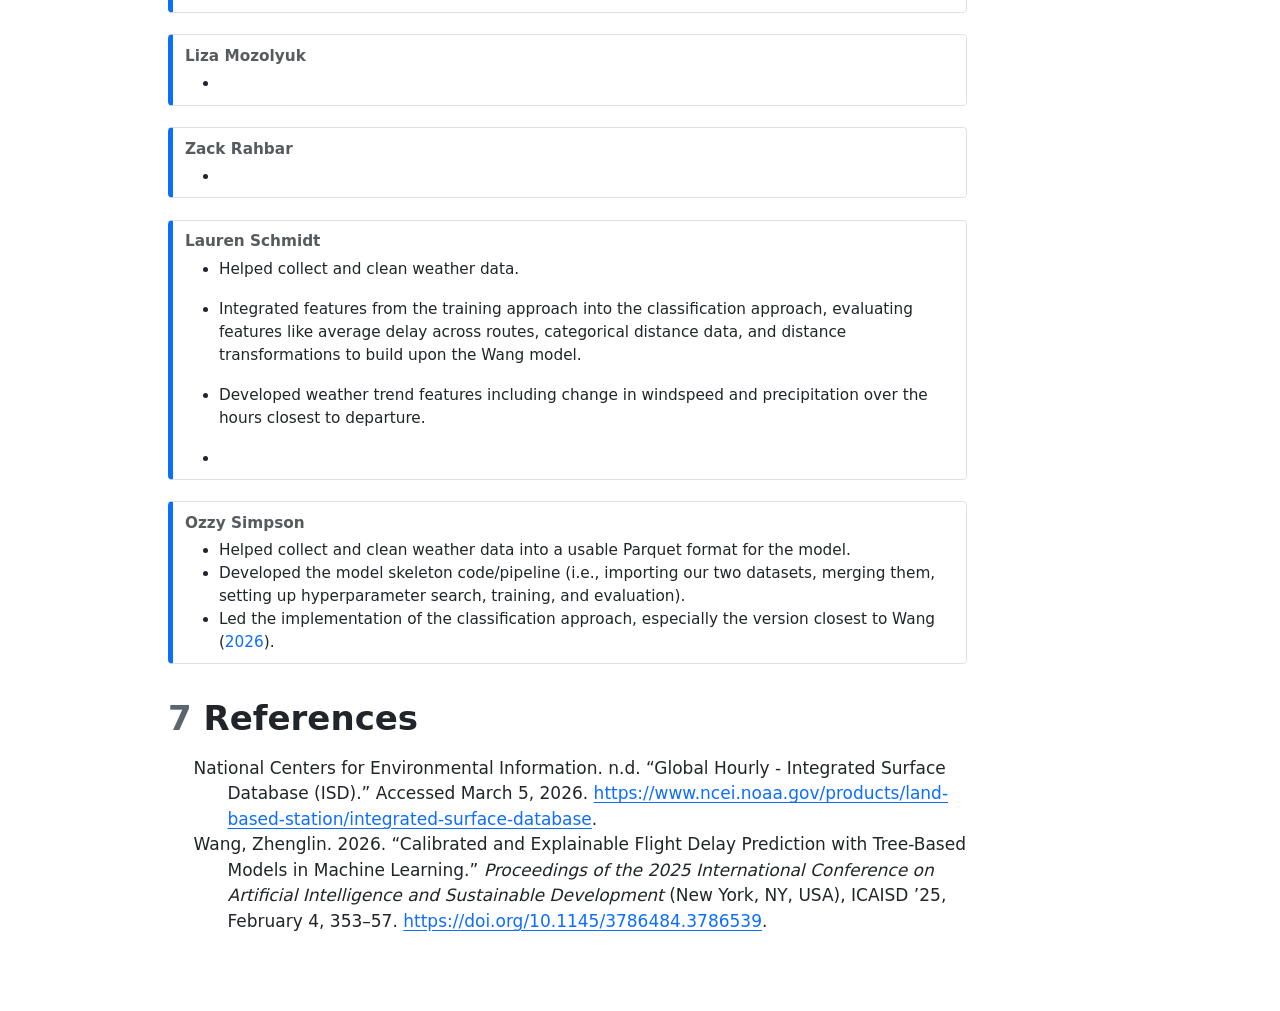
==== commit bc30c863: "Model trained with destination airport rolling features" ====
--- a/docs/Report.html
+++ b/docs/Report.html
@@ -2,7 +2,7 @@
 <html xmlns="http://www.w3.org/1999/xhtml" lang="en" xml:lang="en"><head>
 
 <meta charset="utf-8">
-<meta name="generator" content="quarto-1.4.553">
+<meta name="generator" content="quarto-1.9.37">
 
 <meta name="viewport" content="width=device-width, initial-scale=1.0, user-scalable=yes">
 
@@ -12,8 +12,11 @@
 <meta name="author" content="Lauren Schmidt">
 <meta name="author" content="Ozzy Simpson">
 
-<title>Report - DCA Flight Delay Classification</title>
+<title>DCA Flight Delay Classification – Report</title>
 <style>
+/* Default styles provided by pandoc.
+** See https://pandoc.org/MANUAL.html#variables-for-html for config info.
+*/
 code{white-space: pre-wrap;}
 span.smallcaps{font-variant: small-caps;}
 div.columns{display: flex; gap: min(4vw, 1.5em);}
@@ -29,7 +32,6 @@
 div.csl-bib-body { }
 div.csl-entry {
   clear: both;
-  margin-bottom: 0em;
 }
 .hanging-indent div.csl-entry {
   margin-left:2em;
@@ -54,15 +56,16 @@
 <script src="site_libs/quarto-search/fuse.min.js"></script>
 <script src="site_libs/quarto-search/quarto-search.js"></script>
 <meta name="quarto:offset" content="./">
-<script src="site_libs/quarto-html/quarto.js"></script>
+<script src="site_libs/quarto-html/quarto.js" type="module"></script>
+<script src="site_libs/quarto-html/tabsets/tabsets.js" type="module"></script>
 <script src="site_libs/quarto-html/popper.min.js"></script>
 <script src="site_libs/quarto-html/tippy.umd.min.js"></script>
 <script src="site_libs/quarto-html/anchor.min.js"></script>
 <link href="site_libs/quarto-html/tippy.css" rel="stylesheet">
-<link href="site_libs/quarto-html/quarto-syntax-highlighting.css" rel="stylesheet" id="quarto-text-highlighting-styles">
+<link href="site_libs/quarto-html/quarto-syntax-highlighting-7f8f88aac4f3542376d5c11b86a4c14d.css" rel="stylesheet" id="quarto-text-highlighting-styles">
 <script src="site_libs/bootstrap/bootstrap.min.js"></script>
 <link href="site_libs/bootstrap/bootstrap-icons.css" rel="stylesheet">
-<link href="site_libs/bootstrap/bootstrap.min.css" rel="stylesheet" id="quarto-bootstrap" data-mode="light">
+<link href="site_libs/bootstrap/bootstrap-13cecb9e724b48f3eba69a2905859c2c.min.css" rel="stylesheet" append-hash="true" id="quarto-bootstrap" data-mode="light">
 <script id="quarto-search-options" type="application/json">{
   "location": "sidebar",
   "copy-button": false,
@@ -95,7 +98,7 @@
 
 </head>
 
-<body>
+<body class="quarto-light">
 
 <div id="quarto-search-results"></div>
 <!-- content -->
@@ -171,7 +174,7 @@
 </blockquote>
 <p>Our deliverables for this project include <a href="https://github.com/GW-ML-Flight/Flight-Delay">our code base</a>, trained model weights, and our cleaned dataset of flight and weather data. Most of these are described in further details in other sections, but this report and the <a href="https://github.com/GW-ML-Flight/Flight-Delay/blob/main/README.md">project README</a> are good places to see our deliverables.</p>
 <p>Our trained model weights are located in the <a href="https://github.com/GW-ML-Flight/Flight-Delay/tree/main/models"><code>models</code> directory</a>. Within that directory, there are subfolders for different models; for example, the <code>wang</code> directory has our implementation of the <span class="citation" data-cites="wangCalibratedExplainableFlight2026">Wang (<a href="#ref-wangCalibratedExplainableFlight2026" role="doc-biblioref">2026</a>)</span> paper, but for DCA. Within the model folders, there’s a JSON with data about our training (including hyperparameters and metrics on the different models), a PNG comparing the different models various metrics, and a <code>pkl</code> file with the trained model (the best from our hyperparameter/model search) that can be loaded to predict from later.</p>
-<p>Our cleaned datasets are located in the <a href="https://github.com/GW-ML-Flight/Flight-Delay/tree/main/data"><code>data</code> directory</a>. Within that, there’s a subdirectory for weather data and one for flight data. For the weather data, there are CSVs with raw sensor data from the NOAA ISD dataset <span class="citation" data-cites="nationalcentersforenvironmentalinformationGlobalHourlyIntegrated">(<a href="#ref-nationalcentersforenvironmentalinformationGlobalHourlyIntegrated" role="doc-biblioref">National Centers for Environmental Information n.d.</a>)</span>. There’s a Python file that processes those CSVs to clean that data and make it more usable as features in our models. There is also a notebook that combines the ISD Lite dataset with some data from the full dataset that provides additional information. Finally, there is a <code>parquet</code> file that contains the final cleaned weather data.</p>
+<p>Our cleaned datasets are located in the <a href="https://github.com/GW-ML-Flight/Flight-Delay/tree/main/data"><code>data</code> directory</a>. Within that, there’s a subdirectory for weather data and one for flight data. For the weather data, there are CSVs with raw sensor data from the NOAA ISD dataset <span class="citation" data-cites="nationalcentersforenvironmentalinformationGlobalHourlyIntegrated">(<a href="#ref-nationalcentersforenvironmentalinformationGlobalHourlyIntegrated" role="doc-biblioref">National Centers for Environmental Information, n.d.</a>)</span>. There’s a Python file that processes those CSVs to clean that data and make it more usable as features in our models. There is also a notebook that combines the ISD Lite dataset with some data from the full dataset that provides additional information. Finally, there is a <code>parquet</code> file that contains the final cleaned weather data.</p>
 <!-- TODO: details about the flight dataset -->
 <p>Ultimately, our measures for success were various performance metrics, including accuracy, precision, recall, F1-score, and ROC-AUC. Our models were scored on ROC-AUC primarily during training, but we also considered the other metrics in our final evaluation.</p>
 </section>
@@ -179,7 +182,7 @@
 <h1 data-number="2"><span class="header-section-number">2</span> Experiment Design</h1>
 <blockquote class="blockquote">
 <p>The main goal of this section is to understand: how did you convert the high level goal (e.g., “solve self driving”) into empirical experiments with measurable outcomes (e.g., “achieve x% score in this driving simulator?”)?</p>
-<p>If your experiment design changed a few times during the course of the project, it’s recommended that you discuss those changes and their rationale here. What are the most important decisions (e.g., “we focused on”) in this process to ensure that the measurable outcomes best reflect the end goal you care about? What empirical results informed these decisions?</p>
+<p>If your experiment design changed a few times during the course of the project, it’s recommended that you discuss those changes and their rationale here. What are the most important decisions (e.g., “we focused on ”) in this process to ensure that the measurable outcomes best reflect the end goal you care about? What empirical results informed these decisions?</p>
 <p>In this section, it’s important that you clearly define how you measure success, and exactly how you do the evaluation.</p>
 </blockquote>
 <p>Our project’s initial goal was to model flight delays from DC-area airports. This was a broad goal, and we changed our approach a few times throughout the project. Our initial approach was to throw most of our data into a Scikit-learn model to try to do a regression and predict numerical flight delays. We quickly realized that this approach led to poor results for many reasons: we needed to be more careful with our feature selection and preprocessing, and we needed to better understand the underlying patterns in the data. While we unfortunately did not save direct results from that initial approach, we learned a lot from it.</p>
@@ -232,7 +235,24 @@
 <i class="callout-icon no-icon"></i>
 </div>
 <div class="callout-title-container flex-fill">
-Max Eichholz
+<span class="screen-reader-only">Note</span>Max Eichholz
+</div>
+</div>
+<div class="callout-body-container callout-body">
+<ul>
+<li>Helped to collect and clean the delayed flight, aircraft registration, and airline data. Joined the data from different sources into a single usable file.</li>
+<li>Created features to track average delays for specific aircraft.</li>
+<li>Created a rolling average cancellation/delay rate for the destination airports.</li>
+</ul>
+</div>
+</div>
+<div class="callout callout-style-simple callout-note no-icon callout-titled">
+<div class="callout-header d-flex align-content-center">
+<div class="callout-icon-container">
+<i class="callout-icon no-icon"></i>
+</div>
+<div class="callout-title-container flex-fill">
+<span class="screen-reader-only">Note</span>Liza Mozolyuk
 </div>
 </div>
 <div class="callout-body-container callout-body">
@@ -247,7 +267,7 @@
 <i class="callout-icon no-icon"></i>
 </div>
 <div class="callout-title-container flex-fill">
-Liza Mozolyuk
+<span class="screen-reader-only">Note</span>Zack Rahbar
 </div>
 </div>
 <div class="callout-body-container callout-body">
@@ -262,22 +282,7 @@
 <i class="callout-icon no-icon"></i>
 </div>
 <div class="callout-title-container flex-fill">
-Zack Rahbar
-</div>
-</div>
-<div class="callout-body-container callout-body">
-<ul>
-<li></li>
-</ul>
-</div>
-</div>
-<div class="callout callout-style-simple callout-note no-icon callout-titled">
-<div class="callout-header d-flex align-content-center">
-<div class="callout-icon-container">
-<i class="callout-icon no-icon"></i>
-</div>
-<div class="callout-title-container flex-fill">
-Lauren Schmidt
+<span class="screen-reader-only">Note</span>Lauren Schmidt
 </div>
 </div>
 <div class="callout-body-container callout-body">
@@ -295,7 +300,7 @@
 <i class="callout-icon no-icon"></i>
 </div>
 <div class="callout-title-container flex-fill">
-Ozzy Simpson
+<span class="screen-reader-only">Note</span>Ozzy Simpson
 </div>
 </div>
 <div class="callout-body-container callout-body">
@@ -309,12 +314,12 @@
 </section>
 <section id="references" class="level1" data-number="7">
 <h1 data-number="7"><span class="header-section-number">7</span> References</h1>
-<div id="refs" class="references csl-bib-body hanging-indent" data-entry-spacing="0" role="list">
+<div id="refs" class="references csl-bib-body hanging-indent" role="list">
 <div id="ref-nationalcentersforenvironmentalinformationGlobalHourlyIntegrated" class="csl-entry" role="listitem">
 National Centers for Environmental Information. n.d. <span>“Global <span>Hourly</span> - <span>Integrated Surface Database</span> (<span>ISD</span>).”</span> Accessed March 5, 2026. <a href="https://www.ncei.noaa.gov/products/land-based-station/integrated-surface-database">https://www.ncei.noaa.gov/products/land-based-station/integrated-surface-database</a>.
 </div>
 <div id="ref-wangCalibratedExplainableFlight2026" class="csl-entry" role="listitem">
-Wang, Zhenglin. 2026. <span>“Calibrated and <span>Explainable Flight Delay Prediction</span> with <span>Tree-Based Models</span> in <span>Machine Learning</span>.”</span> In <em>Proceedings of the 2025 <span>International Conference</span> on <span>Artificial Intelligence</span> and <span>Sustainable Development</span></em>, 353–57. <span>ICAISD</span> ’25. New York, NY, USA: Association for Computing Machinery. <a href="https://doi.org/10.1145/3786484.3786539">https://doi.org/10.1145/3786484.3786539</a>.
+Wang, Zhenglin. 2026. <span>“Calibrated and <span>Explainable Flight Delay Prediction</span> with <span>Tree-Based Models</span> in <span>Machine Learning</span>.”</span> <em>Proceedings of the 2025 <span>International Conference</span> on <span>Artificial Intelligence</span> and <span>Sustainable Development</span></em> (New York, NY, USA), <span>ICAISD</span> ’25, February 4, 353–57. <a href="https://doi.org/10.1145/3786484.3786539">https://doi.org/10.1145/3786484.3786539</a>.
 </div>
 </div>
 
@@ -323,43 +328,58 @@
 
 </main> <!-- /main -->
 <script id="quarto-html-after-body" type="application/javascript">
-window.document.addEventListener("DOMContentLoaded", function (event) {
-  const toggleBodyColorMode = (bsSheetEl) => {
-    const mode = bsSheetEl.getAttribute("data-mode");
-    const bodyEl = window.document.querySelector("body");
-    if (mode === "dark") {
-      bodyEl.classList.add("quarto-dark");
-      bodyEl.classList.remove("quarto-light");
-    } else {
-      bodyEl.classList.add("quarto-light");
-      bodyEl.classList.remove("quarto-dark");
-    }
-  }
-  const toggleBodyColorPrimary = () => {
-    const bsSheetEl = window.document.querySelector("link#quarto-bootstrap");
-    if (bsSheetEl) {
-      toggleBodyColorMode(bsSheetEl);
-    }
-  }
-  toggleBodyColorPrimary();  
-  const icon = "";
-  const anchorJS = new window.AnchorJS();
-  anchorJS.options = {
-    placement: 'right',
-    icon: icon
-  };
-  anchorJS.add('.anchored');
-  const isCodeAnnotation = (el) => {
-    for (const clz of el.classList) {
-      if (clz.startsWith('code-annotation-')) {                     
-        return true;
-      }
-    }
-    return false;
-  }
-  const clipboard = new window.ClipboardJS('.code-copy-button', {
-    text: function(trigger) {
-      const codeEl = trigger.previousElementSibling.cloneNode(true);
+  window.document.addEventListener("DOMContentLoaded", function (event) {
+    const icon = "";
+    const anchorJS = new window.AnchorJS();
+    anchorJS.options = {
+      placement: 'right',
+      icon: icon
+    };
+    anchorJS.add('.anchored');
+    const isCodeAnnotation = (el) => {
+      for (const clz of el.classList) {
+        if (clz.startsWith('code-annotation-')) {                     
+          return true;
+        }
+      }
+      return false;
+    }
+    const onCopySuccess = function(e) {
+      // button target
+      const button = e.trigger;
+      // don't keep focus
+      button.blur();
+      // flash "checked"
+      button.classList.add('code-copy-button-checked');
+      var currentTitle = button.getAttribute("title");
+      button.setAttribute("title", "Copied!");
+      let tooltip;
+      if (window.bootstrap) {
+        button.setAttribute("data-bs-toggle", "tooltip");
+        button.setAttribute("data-bs-placement", "left");
+        button.setAttribute("data-bs-title", "Copied!");
+        tooltip = new bootstrap.Tooltip(button, 
+          { trigger: "manual", 
+            customClass: "code-copy-button-tooltip",
+            offset: [0, -8]});
+        tooltip.show();    
+      }
+      setTimeout(function() {
+        if (tooltip) {
+          tooltip.hide();
+          button.removeAttribute("data-bs-title");
+          button.removeAttribute("data-bs-toggle");
+          button.removeAttribute("data-bs-placement");
+        }
+        button.setAttribute("title", currentTitle);
+        button.classList.remove('code-copy-button-checked');
+      }, 1000);
+      // clear code selection
+      e.clearSelection();
+    }
+    const getTextToCopy = function(trigger) {
+      const outerScaffold = trigger.parentElement.cloneNode(true);
+      const codeEl = outerScaffold.querySelector('code');
       for (const childEl of codeEl.children) {
         if (isCodeAnnotation(childEl)) {
           childEl.remove();
@@ -367,184 +387,184 @@
       }
       return codeEl.innerText;
     }
-  });
-  clipboard.on('success', function(e) {
-    // button target
-    const button = e.trigger;
-    // don't keep focus
-    button.blur();
-    // flash "checked"
-    button.classList.add('code-copy-button-checked');
-    var currentTitle = button.getAttribute("title");
-    button.setAttribute("title", "Copied!");
-    let tooltip;
-    if (window.bootstrap) {
-      button.setAttribute("data-bs-toggle", "tooltip");
-      button.setAttribute("data-bs-placement", "left");
-      button.setAttribute("data-bs-title", "Copied!");
-      tooltip = new bootstrap.Tooltip(button, 
-        { trigger: "manual", 
-          customClass: "code-copy-button-tooltip",
-          offset: [0, -8]});
-      tooltip.show();    
-    }
-    setTimeout(function() {
-      if (tooltip) {
-        tooltip.hide();
-        button.removeAttribute("data-bs-title");
-        button.removeAttribute("data-bs-toggle");
-        button.removeAttribute("data-bs-placement");
-      }
-      button.setAttribute("title", currentTitle);
-      button.classList.remove('code-copy-button-checked');
-    }, 1000);
-    // clear code selection
-    e.clearSelection();
-  });
-    var localhostRegex = new RegExp(/^(?:http|https):\/\/localhost\:?[0-9]*\//);
-    var mailtoRegex = new RegExp(/^mailto:/);
-      var filterRegex = new RegExp('/' + window.location.host + '/');
-    var isInternal = (href) => {
-        return filterRegex.test(href) || localhostRegex.test(href) || mailtoRegex.test(href);
-    }
-    // Inspect non-navigation links and adorn them if external
- 	var links = window.document.querySelectorAll('a[href]:not(.nav-link):not(.navbar-brand):not(.toc-action):not(.sidebar-link):not(.sidebar-item-toggle):not(.pagination-link):not(.no-external):not([aria-hidden]):not(.dropdown-item):not(.quarto-navigation-tool)');
-    for (var i=0; i<links.length; i++) {
-      const link = links[i];
-      if (!isInternal(link.href)) {
-        // undo the damage that might have been done by quarto-nav.js in the case of
-        // links that we want to consider external
-        if (link.dataset.originalHref !== undefined) {
-          link.href = link.dataset.originalHref;
-        }
-      }
-    }
-  function tippyHover(el, contentFn, onTriggerFn, onUntriggerFn) {
-    const config = {
-      allowHTML: true,
-      maxWidth: 500,
-      delay: 100,
-      arrow: false,
-      appendTo: function(el) {
-          return el.parentElement;
-      },
-      interactive: true,
-      interactiveBorder: 10,
-      theme: 'quarto',
-      placement: 'bottom-start',
-    };
-    if (contentFn) {
-      config.content = contentFn;
-    }
-    if (onTriggerFn) {
-      config.onTrigger = onTriggerFn;
-    }
-    if (onUntriggerFn) {
-      config.onUntrigger = onUntriggerFn;
-    }
-    window.tippy(el, config); 
-  }
-  const noterefs = window.document.querySelectorAll('a[role="doc-noteref"]');
-  for (var i=0; i<noterefs.length; i++) {
-    const ref = noterefs[i];
-    tippyHover(ref, function() {
-      // use id or data attribute instead here
-      let href = ref.getAttribute('data-footnote-href') || ref.getAttribute('href');
-      try { href = new URL(href).hash; } catch {}
-      const id = href.replace(/^#\/?/, "");
-      const note = window.document.getElementById(id);
-      if (note) {
-        return note.innerHTML;
+    const clipboard = new window.ClipboardJS('.code-copy-button:not([data-in-quarto-modal])', {
+      text: getTextToCopy
+    });
+    clipboard.on('success', onCopySuccess);
+    if (window.document.getElementById('quarto-embedded-source-code-modal')) {
+      const clipboardModal = new window.ClipboardJS('.code-copy-button[data-in-quarto-modal]', {
+        text: getTextToCopy,
+        container: window.document.getElementById('quarto-embedded-source-code-modal')
+      });
+      clipboardModal.on('success', onCopySuccess);
+    }
+      var localhostRegex = new RegExp(/^(?:http|https):\/\/localhost\:?[0-9]*\//);
+      var mailtoRegex = new RegExp(/^mailto:/);
+        var filterRegex = new RegExp('/' + window.location.host + '/');
+      var isInternal = (href) => {
+          return filterRegex.test(href) || localhostRegex.test(href) || mailtoRegex.test(href);
+      }
+      // Inspect non-navigation links and adorn them if external
+     var links = window.document.querySelectorAll('a[href]:not(.nav-link):not(.navbar-brand):not(.toc-action):not(.sidebar-link):not(.sidebar-item-toggle):not(.pagination-link):not(.no-external):not([aria-hidden]):not(.dropdown-item):not(.quarto-navigation-tool):not(.about-link)');
+      for (var i=0; i<links.length; i++) {
+        const link = links[i];
+        if (!isInternal(link.href)) {
+          // undo the damage that might have been done by quarto-nav.js in the case of
+          // links that we want to consider external
+          if (link.dataset.originalHref !== undefined) {
+            link.href = link.dataset.originalHref;
+          }
+        }
+      }
+    function tippyHover(el, contentFn, onTriggerFn, onUntriggerFn) {
+      const config = {
+        allowHTML: true,
+        maxWidth: 500,
+        delay: 100,
+        arrow: false,
+        appendTo: function(el) {
+            return el.parentElement;
+        },
+        interactive: true,
+        interactiveBorder: 10,
+        theme: 'quarto',
+        placement: 'bottom-start',
+      };
+      if (contentFn) {
+        config.content = contentFn;
+      }
+      if (onTriggerFn) {
+        config.onTrigger = onTriggerFn;
+      }
+      if (onUntriggerFn) {
+        config.onUntrigger = onUntriggerFn;
+      }
+      window.tippy(el, config); 
+    }
+    const noterefs = window.document.querySelectorAll('a[role="doc-noteref"]');
+    for (var i=0; i<noterefs.length; i++) {
+      const ref = noterefs[i];
+      tippyHover(ref, function() {
+        // use id or data attribute instead here
+        let href = ref.getAttribute('data-footnote-href') || ref.getAttribute('href');
+        try { href = new URL(href).hash; } catch {}
+        const id = href.replace(/^#\/?/, "");
+        const note = window.document.getElementById(id);
+        if (note) {
+          return note.innerHTML;
+        } else {
+          return "";
+        }
+      });
+    }
+    const xrefs = window.document.querySelectorAll('a.quarto-xref');
+    const processXRef = (id, note) => {
+      // Strip column container classes
+      const stripColumnClz = (el) => {
+        el.classList.remove("page-full", "page-columns");
+        if (el.children) {
+          for (const child of el.children) {
+            stripColumnClz(child);
+          }
+        }
+      }
+      stripColumnClz(note)
+      if (id === null || id.startsWith('sec-')) {
+        // Special case sections, only their first couple elements
+        const container = document.createElement("div");
+        if (note.children && note.children.length > 2) {
+          container.appendChild(note.children[0].cloneNode(true));
+          for (let i = 1; i < note.children.length; i++) {
+            const child = note.children[i];
+            if (child.tagName === "P" && child.innerText === "") {
+              continue;
+            } else {
+              container.appendChild(child.cloneNode(true));
+              break;
+            }
+          }
+          if (window.Quarto?.typesetMath) {
+            window.Quarto.typesetMath(container);
+          }
+          return container.innerHTML
+        } else {
+          if (window.Quarto?.typesetMath) {
+            window.Quarto.typesetMath(note);
+          }
+          return note.innerHTML;
+        }
       } else {
-        return "";
-      }
-    });
-  }
-  const xrefs = window.document.querySelectorAll('a.quarto-xref');
-  const processXRef = (id, note) => {
-    // Strip column container classes
-    const stripColumnClz = (el) => {
-      el.classList.remove("page-full", "page-columns");
-      if (el.children) {
-        for (const child of el.children) {
-          stripColumnClz(child);
-        }
-      }
-    }
-    stripColumnClz(note)
-    if (id === null || id.startsWith('sec-')) {
-      // Special case sections, only their first couple elements
-      const container = document.createElement("div");
-      if (note.children && note.children.length > 2) {
-        container.appendChild(note.children[0].cloneNode(true));
-        for (let i = 1; i < note.children.length; i++) {
-          const child = note.children[i];
-          if (child.tagName === "P" && child.innerText === "") {
-            continue;
-          } else {
-            container.appendChild(child.cloneNode(true));
-            break;
-          }
-        }
-        if (window.Quarto?.typesetMath) {
-          window.Quarto.typesetMath(container);
-        }
-        return container.innerHTML
-      } else {
+        // Remove any anchor links if they are present
+        const anchorLink = note.querySelector('a.anchorjs-link');
+        if (anchorLink) {
+          anchorLink.remove();
+        }
         if (window.Quarto?.typesetMath) {
           window.Quarto.typesetMath(note);
         }
-        return note.innerHTML;
-      }
-    } else {
-      // Remove any anchor links if they are present
-      const anchorLink = note.querySelector('a.anchorjs-link');
-      if (anchorLink) {
-        anchorLink.remove();
-      }
-      if (window.Quarto?.typesetMath) {
-        window.Quarto.typesetMath(note);
-      }
-      // TODO in 1.5, we should make sure this works without a callout special case
-      if (note.classList.contains("callout")) {
-        return note.outerHTML;
-      } else {
-        return note.innerHTML;
-      }
-    }
-  }
-  for (var i=0; i<xrefs.length; i++) {
-    const xref = xrefs[i];
-    tippyHover(xref, undefined, function(instance) {
-      instance.disable();
-      let url = xref.getAttribute('href');
-      let hash = undefined; 
-      if (url.startsWith('#')) {
-        hash = url;
-      } else {
-        try { hash = new URL(url).hash; } catch {}
-      }
-      if (hash) {
-        const id = hash.replace(/^#\/?/, "");
-        const note = window.document.getElementById(id);
-        if (note !== null) {
-          try {
-            const html = processXRef(id, note.cloneNode(true));
-            instance.setContent(html);
-          } finally {
-            instance.enable();
-            instance.show();
-          }
+        if (note.classList.contains("callout")) {
+          return note.outerHTML;
         } else {
-          // See if we can fetch this
-          fetch(url.split('#')[0])
+          return note.innerHTML;
+        }
+      }
+    }
+    for (var i=0; i<xrefs.length; i++) {
+      const xref = xrefs[i];
+      tippyHover(xref, undefined, function(instance) {
+        instance.disable();
+        let url = xref.getAttribute('href');
+        let hash = undefined; 
+        if (url.startsWith('#')) {
+          hash = url;
+        } else {
+          try { hash = new URL(url).hash; } catch {}
+        }
+        if (hash) {
+          const id = hash.replace(/^#\/?/, "");
+          const note = window.document.getElementById(id);
+          if (note !== null) {
+            try {
+              const html = processXRef(id, note.cloneNode(true));
+              instance.setContent(html);
+            } finally {
+              instance.enable();
+              instance.show();
+            }
+          } else {
+            // See if we can fetch this
+            fetch(url.split('#')[0])
+            .then(res => res.text())
+            .then(html => {
+              const parser = new DOMParser();
+              const htmlDoc = parser.parseFromString(html, "text/html");
+              const note = htmlDoc.getElementById(id);
+              if (note !== null) {
+                const html = processXRef(id, note);
+                instance.setContent(html);
+              } 
+            }).finally(() => {
+              instance.enable();
+              instance.show();
+            });
+          }
+        } else {
+          // See if we can fetch a full url (with no hash to target)
+          // This is a special case and we should probably do some content thinning / targeting
+          fetch(url)
           .then(res => res.text())
           .then(html => {
             const parser = new DOMParser();
             const htmlDoc = parser.parseFromString(html, "text/html");
-            const note = htmlDoc.getElementById(id);
+            const note = htmlDoc.querySelector('main.content');
             if (note !== null) {
-              const html = processXRef(id, note);
+              // This should only happen for chapter cross references
+              // (since there is no id in the URL)
+              // remove the first header
+              if (note.children.length > 0 && note.children[0].tagName === "HEADER") {
+                note.children[0].remove();
+              }
+              const html = processXRef(null, note);
               instance.setContent(html);
             } 
           }).finally(() => {
@@ -552,185 +572,161 @@
             instance.show();
           });
         }
+      }, function(instance) {
+      });
+    }
+        let selectedAnnoteEl;
+        const selectorForAnnotation = ( cell, annotation) => {
+          let cellAttr = 'data-code-cell="' + cell + '"';
+          let lineAttr = 'data-code-annotation="' +  annotation + '"';
+          const selector = 'span[' + cellAttr + '][' + lineAttr + ']';
+          return selector;
+        }
+        const selectCodeLines = (annoteEl) => {
+          const doc = window.document;
+          const targetCell = annoteEl.getAttribute("data-target-cell");
+          const targetAnnotation = annoteEl.getAttribute("data-target-annotation");
+          const annoteSpan = window.document.querySelector(selectorForAnnotation(targetCell, targetAnnotation));
+          const lines = annoteSpan.getAttribute("data-code-lines").split(",");
+          const lineIds = lines.map((line) => {
+            return targetCell + "-" + line;
+          })
+          let top = null;
+          let height = null;
+          let parent = null;
+          if (lineIds.length > 0) {
+              //compute the position of the single el (top and bottom and make a div)
+              const el = window.document.getElementById(lineIds[0]);
+              top = el.offsetTop;
+              height = el.offsetHeight;
+              parent = el.parentElement.parentElement;
+            if (lineIds.length > 1) {
+              const lastEl = window.document.getElementById(lineIds[lineIds.length - 1]);
+              const bottom = lastEl.offsetTop + lastEl.offsetHeight;
+              height = bottom - top;
+            }
+            if (top !== null && height !== null && parent !== null) {
+              // cook up a div (if necessary) and position it 
+              let div = window.document.getElementById("code-annotation-line-highlight");
+              if (div === null) {
+                div = window.document.createElement("div");
+                div.setAttribute("id", "code-annotation-line-highlight");
+                div.style.position = 'absolute';
+                parent.appendChild(div);
+              }
+              div.style.top = top - 2 + "px";
+              div.style.height = height + 4 + "px";
+              div.style.left = 0;
+              let gutterDiv = window.document.getElementById("code-annotation-line-highlight-gutter");
+              if (gutterDiv === null) {
+                gutterDiv = window.document.createElement("div");
+                gutterDiv.setAttribute("id", "code-annotation-line-highlight-gutter");
+                gutterDiv.style.position = 'absolute';
+                const codeCell = window.document.getElementById(targetCell);
+                const gutter = codeCell.querySelector('.code-annotation-gutter');
+                gutter.appendChild(gutterDiv);
+              }
+              gutterDiv.style.top = top - 2 + "px";
+              gutterDiv.style.height = height + 4 + "px";
+            }
+            selectedAnnoteEl = annoteEl;
+          }
+        };
+        const unselectCodeLines = () => {
+          const elementsIds = ["code-annotation-line-highlight", "code-annotation-line-highlight-gutter"];
+          elementsIds.forEach((elId) => {
+            const div = window.document.getElementById(elId);
+            if (div) {
+              div.remove();
+            }
+          });
+          selectedAnnoteEl = undefined;
+        };
+          // Handle positioning of the toggle
+      window.addEventListener(
+        "resize",
+        throttle(() => {
+          elRect = undefined;
+          if (selectedAnnoteEl) {
+            selectCodeLines(selectedAnnoteEl);
+          }
+        }, 10)
+      );
+      function throttle(fn, ms) {
+      let throttle = false;
+      let timer;
+        return (...args) => {
+          if(!throttle) { // first call gets through
+              fn.apply(this, args);
+              throttle = true;
+          } else { // all the others get throttled
+              if(timer) clearTimeout(timer); // cancel #2
+              timer = setTimeout(() => {
+                fn.apply(this, args);
+                timer = throttle = false;
+              }, ms);
+          }
+        };
+      }
+        // Attach click handler to the DT
+        const annoteDls = window.document.querySelectorAll('dt[data-target-cell]');
+        for (const annoteDlNode of annoteDls) {
+          annoteDlNode.addEventListener('click', (event) => {
+            const clickedEl = event.target;
+            if (clickedEl !== selectedAnnoteEl) {
+              unselectCodeLines();
+              const activeEl = window.document.querySelector('dt[data-target-cell].code-annotation-active');
+              if (activeEl) {
+                activeEl.classList.remove('code-annotation-active');
+              }
+              selectCodeLines(clickedEl);
+              clickedEl.classList.add('code-annotation-active');
+            } else {
+              // Unselect the line
+              unselectCodeLines();
+              clickedEl.classList.remove('code-annotation-active');
+            }
+          });
+        }
+    const findCites = (el) => {
+      const parentEl = el.parentElement;
+      if (parentEl) {
+        const cites = parentEl.dataset.cites;
+        if (cites) {
+          return {
+            el,
+            cites: cites.split(' ')
+          };
+        } else {
+          return findCites(el.parentElement)
+        }
       } else {
-        // See if we can fetch a full url (with no hash to target)
-        // This is a special case and we should probably do some content thinning / targeting
-        fetch(url)
-        .then(res => res.text())
-        .then(html => {
-          const parser = new DOMParser();
-          const htmlDoc = parser.parseFromString(html, "text/html");
-          const note = htmlDoc.querySelector('main.content');
-          if (note !== null) {
-            // This should only happen for chapter cross references
-            // (since there is no id in the URL)
-            // remove the first header
-            if (note.children.length > 0 && note.children[0].tagName === "HEADER") {
-              note.children[0].remove();
+        return undefined;
+      }
+    };
+    var bibliorefs = window.document.querySelectorAll('a[role="doc-biblioref"]');
+    for (var i=0; i<bibliorefs.length; i++) {
+      const ref = bibliorefs[i];
+      const citeInfo = findCites(ref);
+      if (citeInfo) {
+        tippyHover(citeInfo.el, function() {
+          var popup = window.document.createElement('div');
+          citeInfo.cites.forEach(function(cite) {
+            var citeDiv = window.document.createElement('div');
+            citeDiv.classList.add('hanging-indent');
+            citeDiv.classList.add('csl-entry');
+            var biblioDiv = window.document.getElementById('ref-' + cite);
+            if (biblioDiv) {
+              citeDiv.innerHTML = biblioDiv.innerHTML;
             }
-            const html = processXRef(null, note);
-            instance.setContent(html);
-          } 
-        }).finally(() => {
-          instance.enable();
-          instance.show();
+            popup.appendChild(citeDiv);
+          });
+          return popup.innerHTML;
         });
       }
-    }, function(instance) {
-    });
-  }
-      let selectedAnnoteEl;
-      const selectorForAnnotation = ( cell, annotation) => {
-        let cellAttr = 'data-code-cell="' + cell + '"';
-        let lineAttr = 'data-code-annotation="' +  annotation + '"';
-        const selector = 'span[' + cellAttr + '][' + lineAttr + ']';
-        return selector;
-      }
-      const selectCodeLines = (annoteEl) => {
-        const doc = window.document;
-        const targetCell = annoteEl.getAttribute("data-target-cell");
-        const targetAnnotation = annoteEl.getAttribute("data-target-annotation");
-        const annoteSpan = window.document.querySelector(selectorForAnnotation(targetCell, targetAnnotation));
-        const lines = annoteSpan.getAttribute("data-code-lines").split(",");
-        const lineIds = lines.map((line) => {
-          return targetCell + "-" + line;
-        })
-        let top = null;
-        let height = null;
-        let parent = null;
-        if (lineIds.length > 0) {
-            //compute the position of the single el (top and bottom and make a div)
-            const el = window.document.getElementById(lineIds[0]);
-            top = el.offsetTop;
-            height = el.offsetHeight;
-            parent = el.parentElement.parentElement;
-          if (lineIds.length > 1) {
-            const lastEl = window.document.getElementById(lineIds[lineIds.length - 1]);
-            const bottom = lastEl.offsetTop + lastEl.offsetHeight;
-            height = bottom - top;
-          }
-          if (top !== null && height !== null && parent !== null) {
-            // cook up a div (if necessary) and position it 
-            let div = window.document.getElementById("code-annotation-line-highlight");
-            if (div === null) {
-              div = window.document.createElement("div");
-              div.setAttribute("id", "code-annotation-line-highlight");
-              div.style.position = 'absolute';
-              parent.appendChild(div);
-            }
-            div.style.top = top - 2 + "px";
-            div.style.height = height + 4 + "px";
-            div.style.left = 0;
-            let gutterDiv = window.document.getElementById("code-annotation-line-highlight-gutter");
-            if (gutterDiv === null) {
-              gutterDiv = window.document.createElement("div");
-              gutterDiv.setAttribute("id", "code-annotation-line-highlight-gutter");
-              gutterDiv.style.position = 'absolute';
-              const codeCell = window.document.getElementById(targetCell);
-              const gutter = codeCell.querySelector('.code-annotation-gutter');
-              gutter.appendChild(gutterDiv);
-            }
-            gutterDiv.style.top = top - 2 + "px";
-            gutterDiv.style.height = height + 4 + "px";
-          }
-          selectedAnnoteEl = annoteEl;
-        }
-      };
-      const unselectCodeLines = () => {
-        const elementsIds = ["code-annotation-line-highlight", "code-annotation-line-highlight-gutter"];
-        elementsIds.forEach((elId) => {
-          const div = window.document.getElementById(elId);
-          if (div) {
-            div.remove();
-          }
-        });
-        selectedAnnoteEl = undefined;
-      };
-        // Handle positioning of the toggle
-    window.addEventListener(
-      "resize",
-      throttle(() => {
-        elRect = undefined;
-        if (selectedAnnoteEl) {
-          selectCodeLines(selectedAnnoteEl);
-        }
-      }, 10)
-    );
-    function throttle(fn, ms) {
-    let throttle = false;
-    let timer;
-      return (...args) => {
-        if(!throttle) { // first call gets through
-            fn.apply(this, args);
-            throttle = true;
-        } else { // all the others get throttled
-            if(timer) clearTimeout(timer); // cancel #2
-            timer = setTimeout(() => {
-              fn.apply(this, args);
-              timer = throttle = false;
-            }, ms);
-        }
-      };
-    }
-      // Attach click handler to the DT
-      const annoteDls = window.document.querySelectorAll('dt[data-target-cell]');
-      for (const annoteDlNode of annoteDls) {
-        annoteDlNode.addEventListener('click', (event) => {
-          const clickedEl = event.target;
-          if (clickedEl !== selectedAnnoteEl) {
-            unselectCodeLines();
-            const activeEl = window.document.querySelector('dt[data-target-cell].code-annotation-active');
-            if (activeEl) {
-              activeEl.classList.remove('code-annotation-active');
-            }
-            selectCodeLines(clickedEl);
-            clickedEl.classList.add('code-annotation-active');
-          } else {
-            // Unselect the line
-            unselectCodeLines();
-            clickedEl.classList.remove('code-annotation-active');
-          }
-        });
-      }
-  const findCites = (el) => {
-    const parentEl = el.parentElement;
-    if (parentEl) {
-      const cites = parentEl.dataset.cites;
-      if (cites) {
-        return {
-          el,
-          cites: cites.split(' ')
-        };
-      } else {
-        return findCites(el.parentElement)
-      }
-    } else {
-      return undefined;
-    }
-  };
-  var bibliorefs = window.document.querySelectorAll('a[role="doc-biblioref"]');
-  for (var i=0; i<bibliorefs.length; i++) {
-    const ref = bibliorefs[i];
-    const citeInfo = findCites(ref);
-    if (citeInfo) {
-      tippyHover(citeInfo.el, function() {
-        var popup = window.document.createElement('div');
-        citeInfo.cites.forEach(function(cite) {
-          var citeDiv = window.document.createElement('div');
-          citeDiv.classList.add('hanging-indent');
-          citeDiv.classList.add('csl-entry');
-          var biblioDiv = window.document.getElementById('ref-' + cite);
-          if (biblioDiv) {
-            citeDiv.innerHTML = biblioDiv.innerHTML;
-          }
-          popup.appendChild(citeDiv);
-        });
-        return popup.innerHTML;
-      });
-    }
-  }
-});
-</script>
+    }
+  });
+  </script>
 </div> <!-- /content -->
 
 
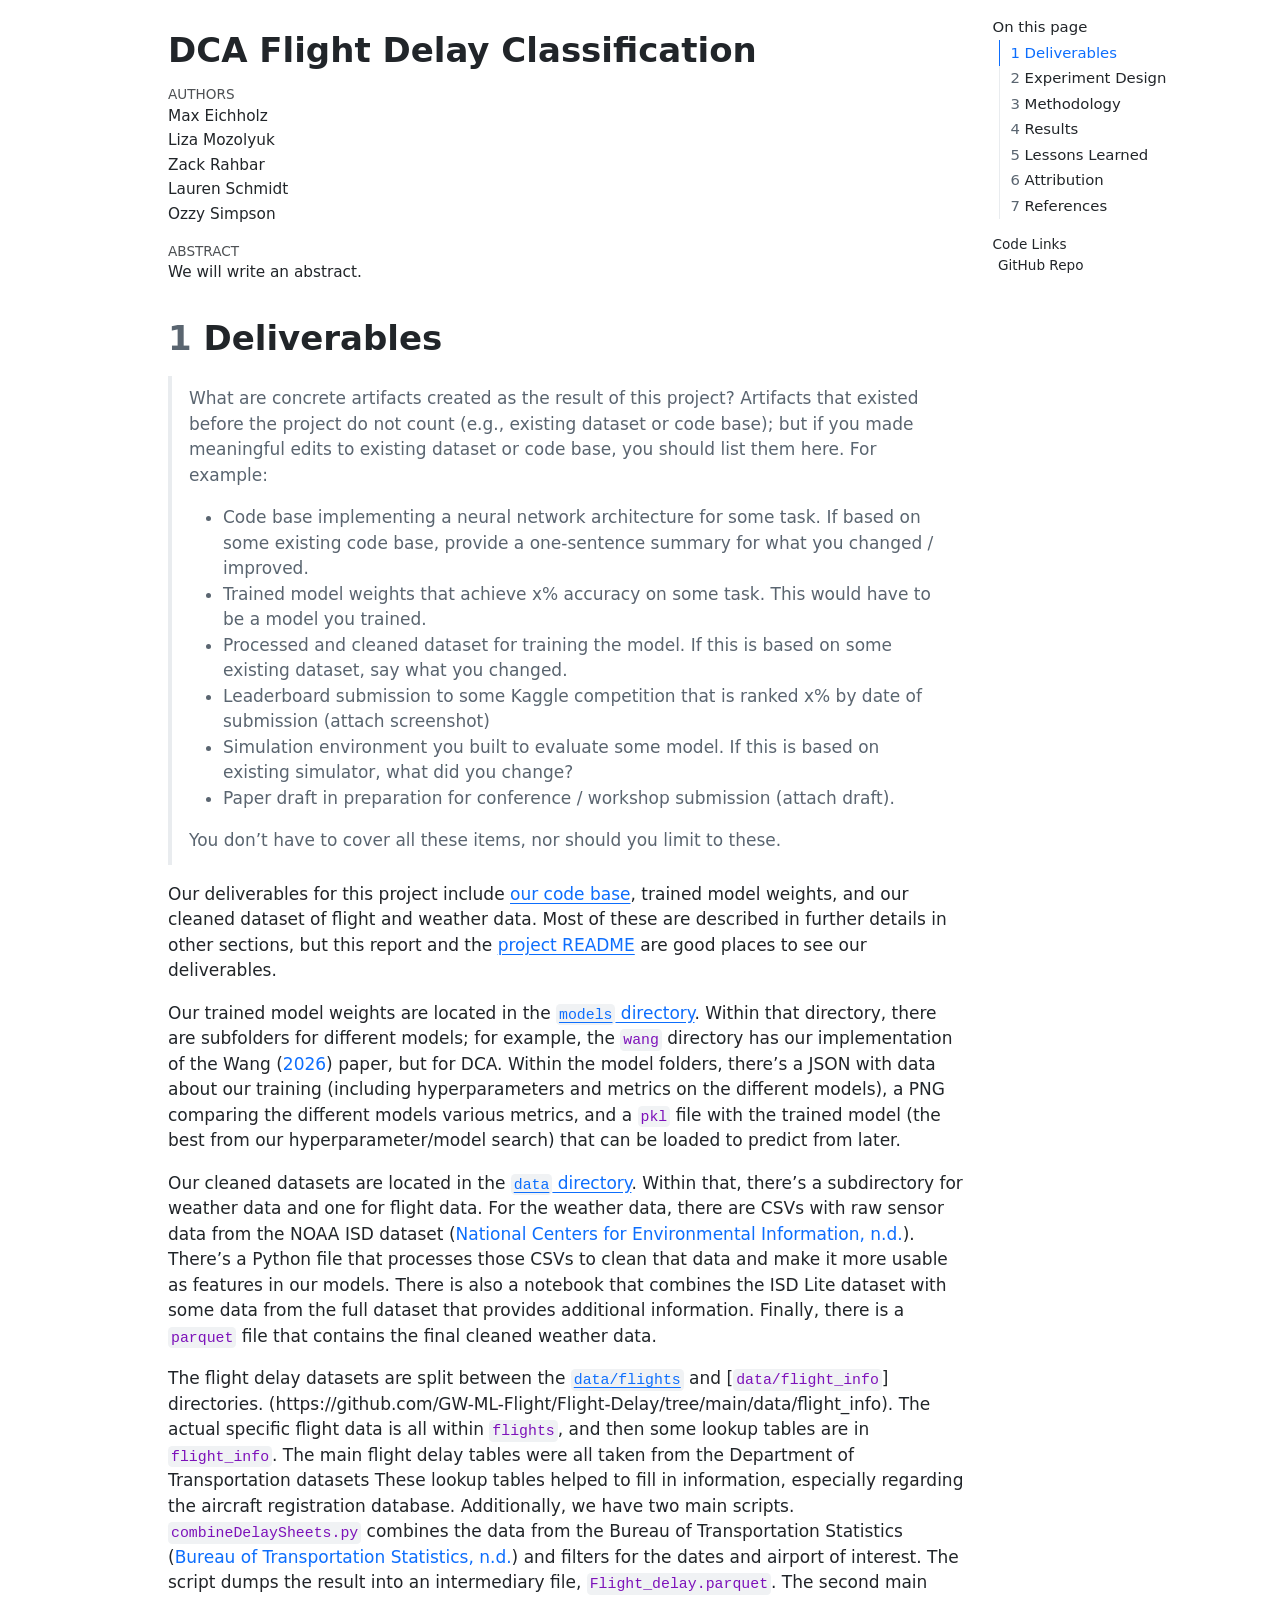
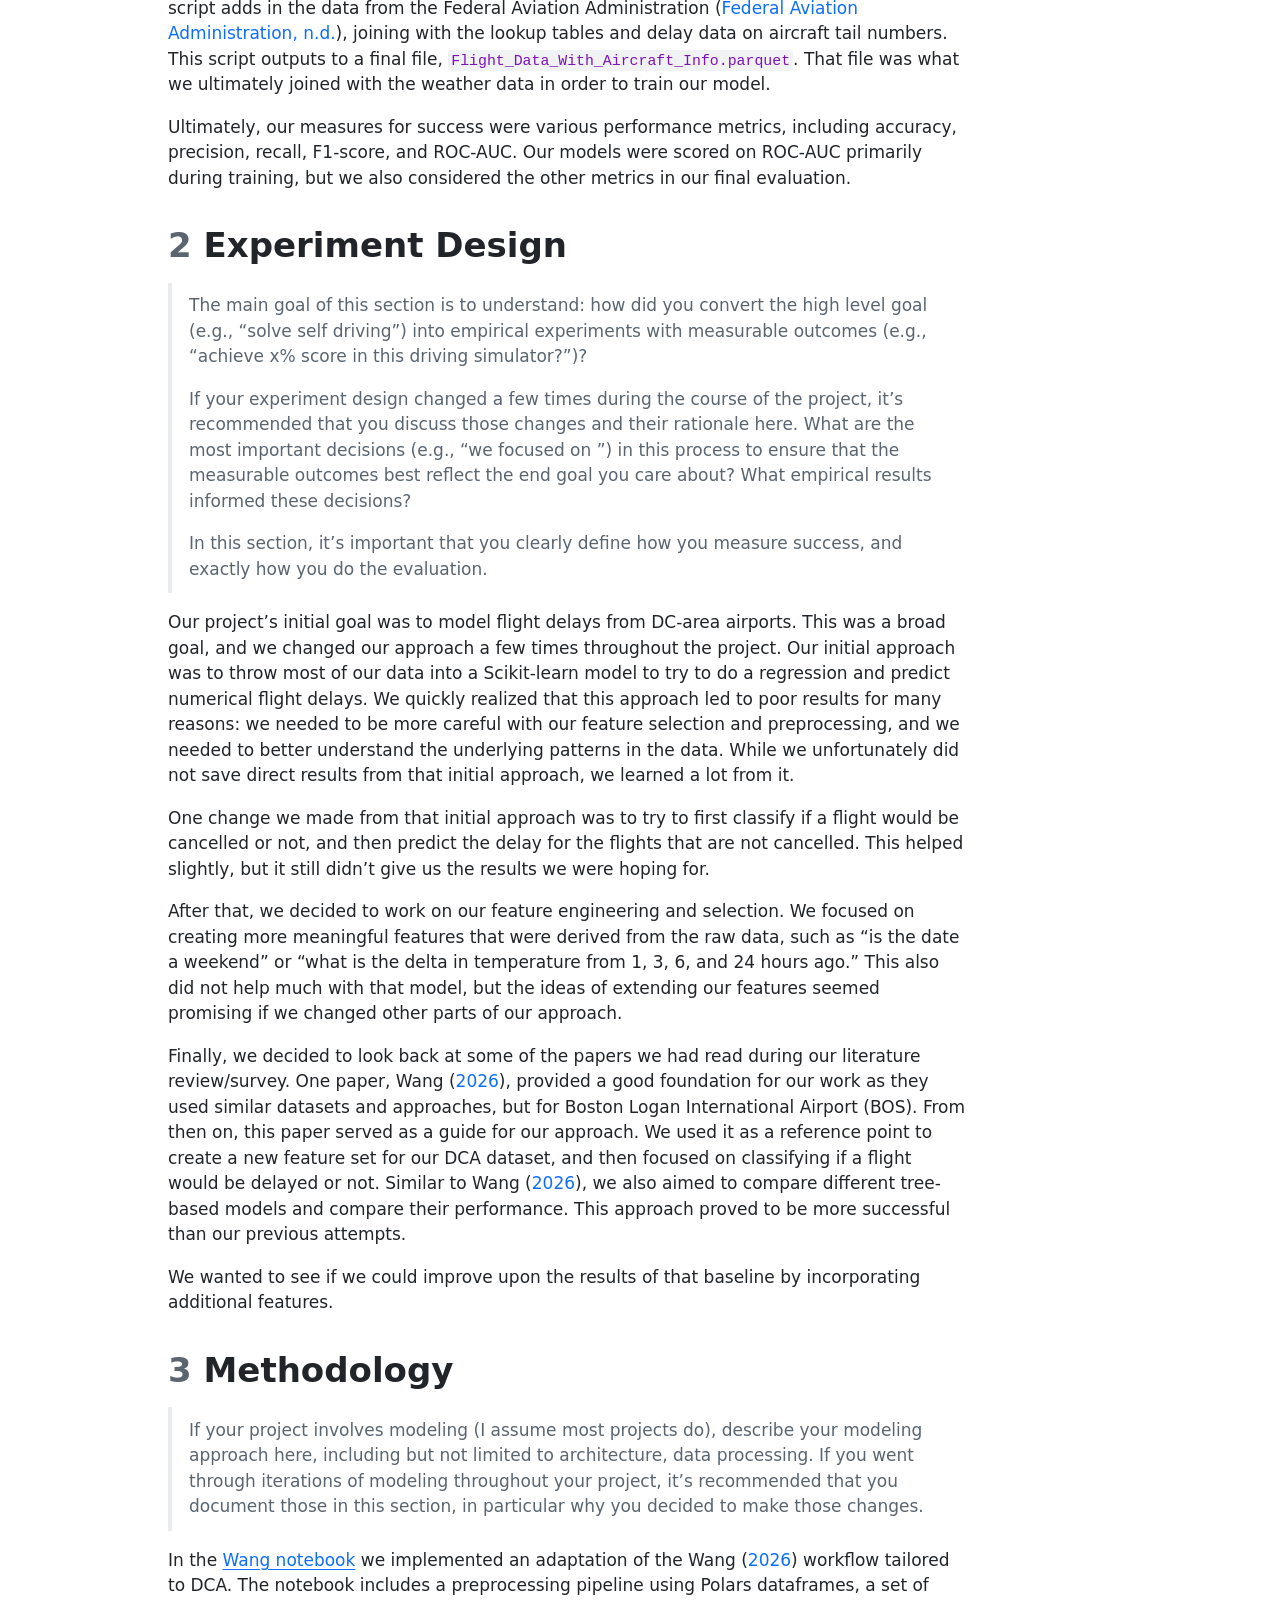
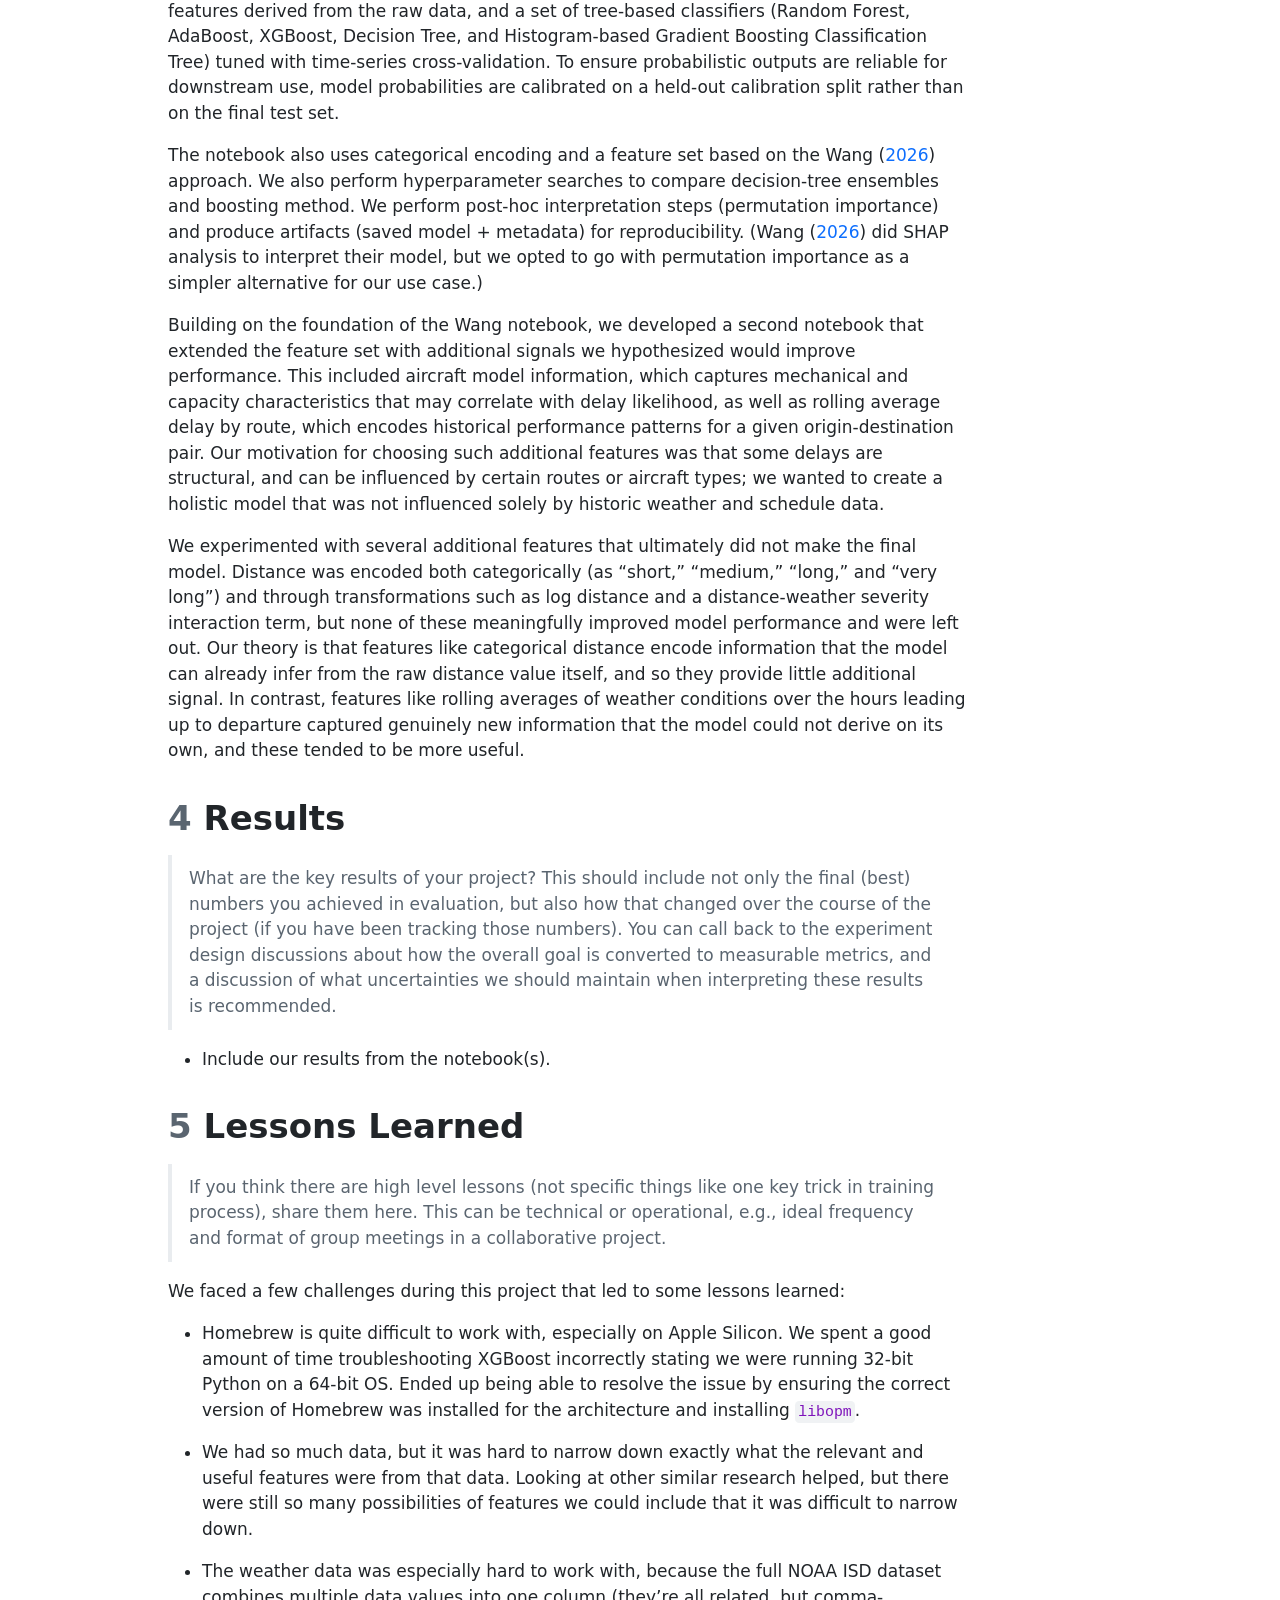
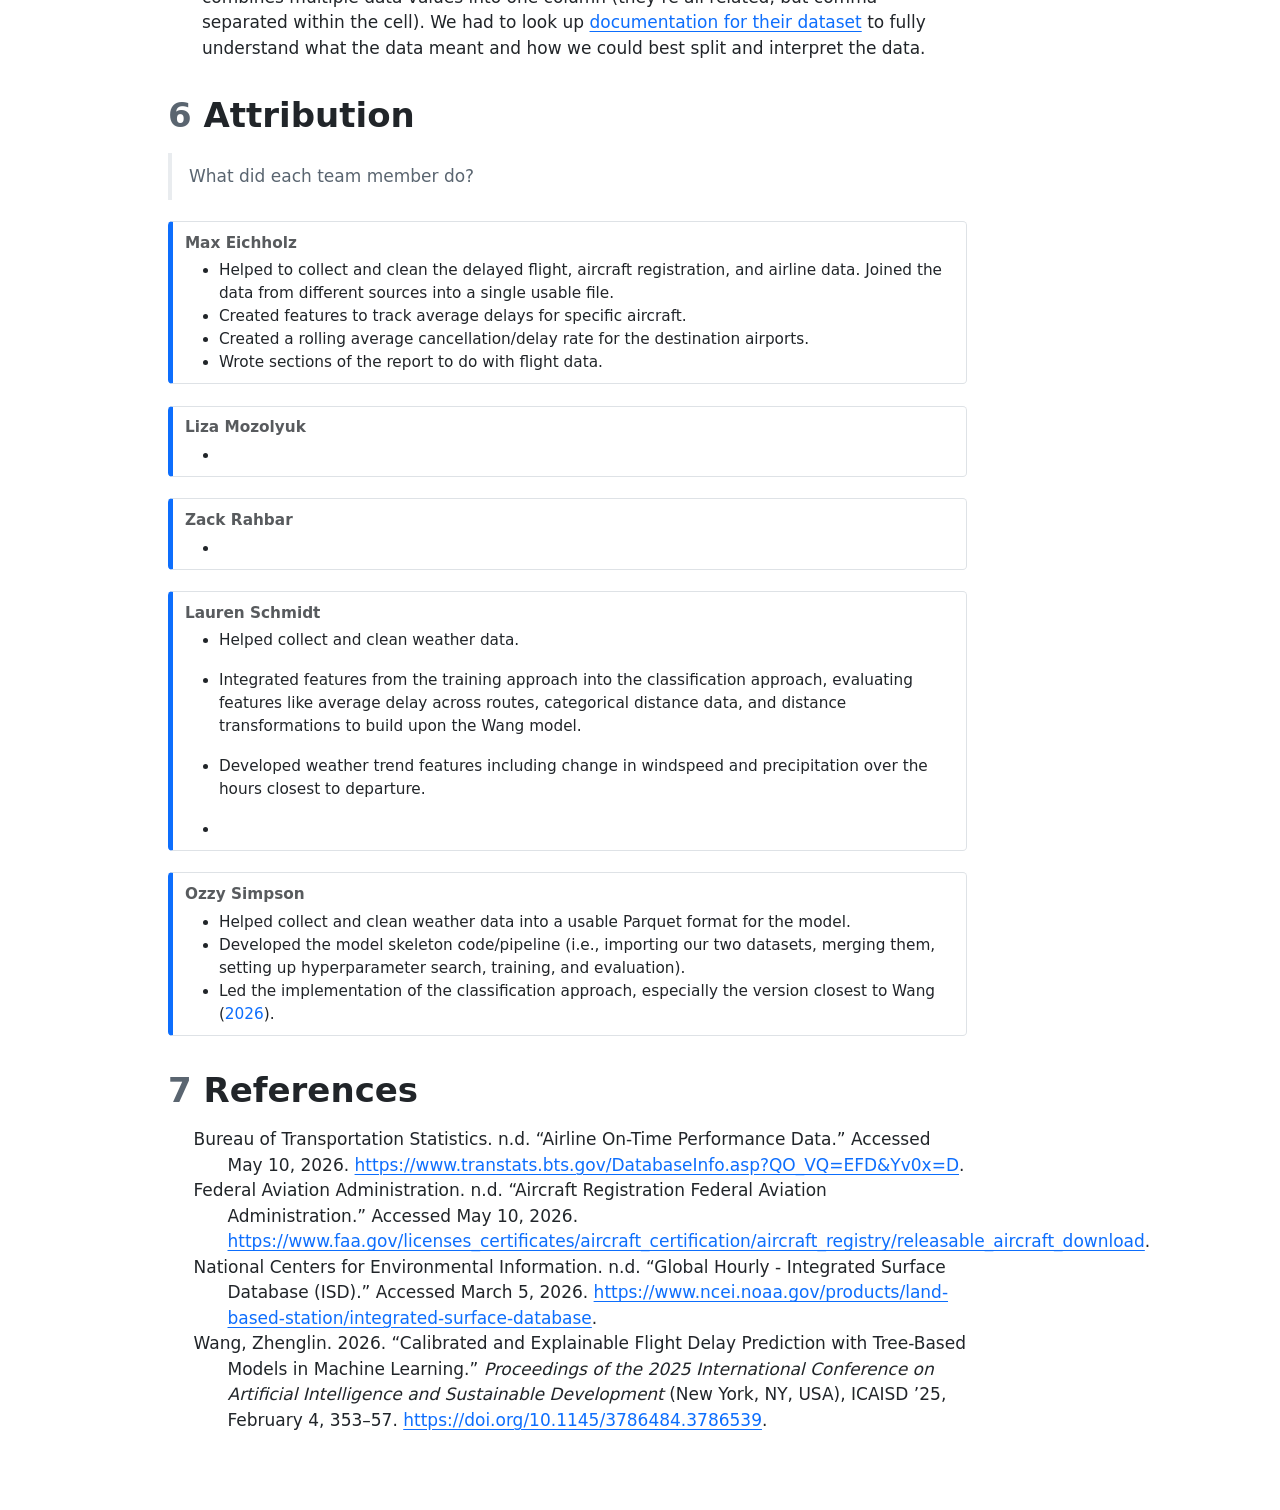
==== commit 9611d64f: "Small report updates" ====
--- a/docs/Report.html
+++ b/docs/Report.html
@@ -176,6 +176,7 @@
 <p>Our trained model weights are located in the <a href="https://github.com/GW-ML-Flight/Flight-Delay/tree/main/models"><code>models</code> directory</a>. Within that directory, there are subfolders for different models; for example, the <code>wang</code> directory has our implementation of the <span class="citation" data-cites="wangCalibratedExplainableFlight2026">Wang (<a href="#ref-wangCalibratedExplainableFlight2026" role="doc-biblioref">2026</a>)</span> paper, but for DCA. Within the model folders, there’s a JSON with data about our training (including hyperparameters and metrics on the different models), a PNG comparing the different models various metrics, and a <code>pkl</code> file with the trained model (the best from our hyperparameter/model search) that can be loaded to predict from later.</p>
 <p>Our cleaned datasets are located in the <a href="https://github.com/GW-ML-Flight/Flight-Delay/tree/main/data"><code>data</code> directory</a>. Within that, there’s a subdirectory for weather data and one for flight data. For the weather data, there are CSVs with raw sensor data from the NOAA ISD dataset <span class="citation" data-cites="nationalcentersforenvironmentalinformationGlobalHourlyIntegrated">(<a href="#ref-nationalcentersforenvironmentalinformationGlobalHourlyIntegrated" role="doc-biblioref">National Centers for Environmental Information, n.d.</a>)</span>. There’s a Python file that processes those CSVs to clean that data and make it more usable as features in our models. There is also a notebook that combines the ISD Lite dataset with some data from the full dataset that provides additional information. Finally, there is a <code>parquet</code> file that contains the final cleaned weather data.</p>
 <!-- TODO: details about the flight dataset -->
+<p>The flight delay datasets are split between the <a href="https://github.com/GW-ML-Flight/Flight-Delay/tree/main/data/flights"><code>data/flights</code></a> and [<code>data/flight_info</code>] directories. (https://github.com/GW-ML-Flight/Flight-Delay/tree/main/data/flight_info). The actual specific flight data is all within <code>flights</code>, and then some lookup tables are in <code>flight_info</code>. The main flight delay tables were all taken from the Department of Transportation datasets These lookup tables helped to fill in information, especially regarding the aircraft registration database. Additionally, we have two main scripts. <code>combineDelaySheets.py</code> combines the data from the Bureau of Transportation Statistics <span class="citation" data-cites="bureau_of_transportation_statistics_airline_nodate">(<a href="#ref-bureau_of_transportation_statistics_airline_nodate" role="doc-biblioref">Bureau of Transportation Statistics, n.d.</a>)</span> and filters for the dates and airport of interest. The script dumps the result into an intermediary file, <code>Flight_delay.parquet</code>. The second main script adds in the data from the Federal Aviation Administration <span class="citation" data-cites="department_of_transportation_aircraft_nodate">(<a href="#ref-department_of_transportation_aircraft_nodate" role="doc-biblioref">Federal Aviation Administration, n.d.</a>)</span>, joining with the lookup tables and delay data on aircraft tail numbers. This script outputs to a final file, <code>Flight_Data_With_Aircraft_Info.parquet</code>. That file was what we ultimately joined with the weather data in order to train our model.</p>
 <p>Ultimately, our measures for success were various performance metrics, including accuracy, precision, recall, F1-score, and ROC-AUC. Our models were scored on ROC-AUC primarily during training, but we also considered the other metrics in our final evaluation.</p>
 </section>
 <section id="experiment-design" class="level1" data-number="2">
@@ -242,7 +243,9 @@
 <ul>
 <li>Helped to collect and clean the delayed flight, aircraft registration, and airline data. Joined the data from different sources into a single usable file.</li>
 <li>Created features to track average delays for specific aircraft.</li>
-<li>Created a rolling average cancellation/delay rate for the destination airports.</li>
+<li>Created a rolling average cancellation/delay rate for the destination airports.<br>
+</li>
+<li>Wrote sections of the report to do with flight data.</li>
 </ul>
 </div>
 </div>
@@ -315,6 +318,12 @@
 <section id="references" class="level1" data-number="7">
 <h1 data-number="7"><span class="header-section-number">7</span> References</h1>
 <div id="refs" class="references csl-bib-body hanging-indent" role="list">
+<div id="ref-bureau_of_transportation_statistics_airline_nodate" class="csl-entry" role="listitem">
+Bureau of Transportation Statistics. n.d. <span>“Airline <span>On</span>-<span>Time</span> <span>Performance</span> <span>Data</span>.”</span> Accessed May 10, 2026. <a href="https://www.transtats.bts.gov/DatabaseInfo.asp?QO_VQ=EFD&amp;Yv0x=D">https://www.transtats.bts.gov/DatabaseInfo.asp?QO_VQ=EFD&amp;Yv0x=D</a>.
+</div>
+<div id="ref-department_of_transportation_aircraft_nodate" class="csl-entry" role="listitem">
+Federal Aviation Administration. n.d. <span>“Aircraft <span>Registration</span> <span></span> <span>Federal</span> <span>Aviation</span> <span>Administration</span>.”</span> Accessed May 10, 2026. <a href="https://www.faa.gov/licenses_certificates/aircraft_certification/aircraft_registry/releasable_aircraft_download">https://www.faa.gov/licenses_certificates/aircraft_certification/aircraft_registry/releasable_aircraft_download</a>.
+</div>
 <div id="ref-nationalcentersforenvironmentalinformationGlobalHourlyIntegrated" class="csl-entry" role="listitem">
 National Centers for Environmental Information. n.d. <span>“Global <span>Hourly</span> - <span>Integrated Surface Database</span> (<span>ISD</span>).”</span> Accessed March 5, 2026. <a href="https://www.ncei.noaa.gov/products/land-based-station/integrated-surface-database">https://www.ncei.noaa.gov/products/land-based-station/integrated-surface-database</a>.
 </div>
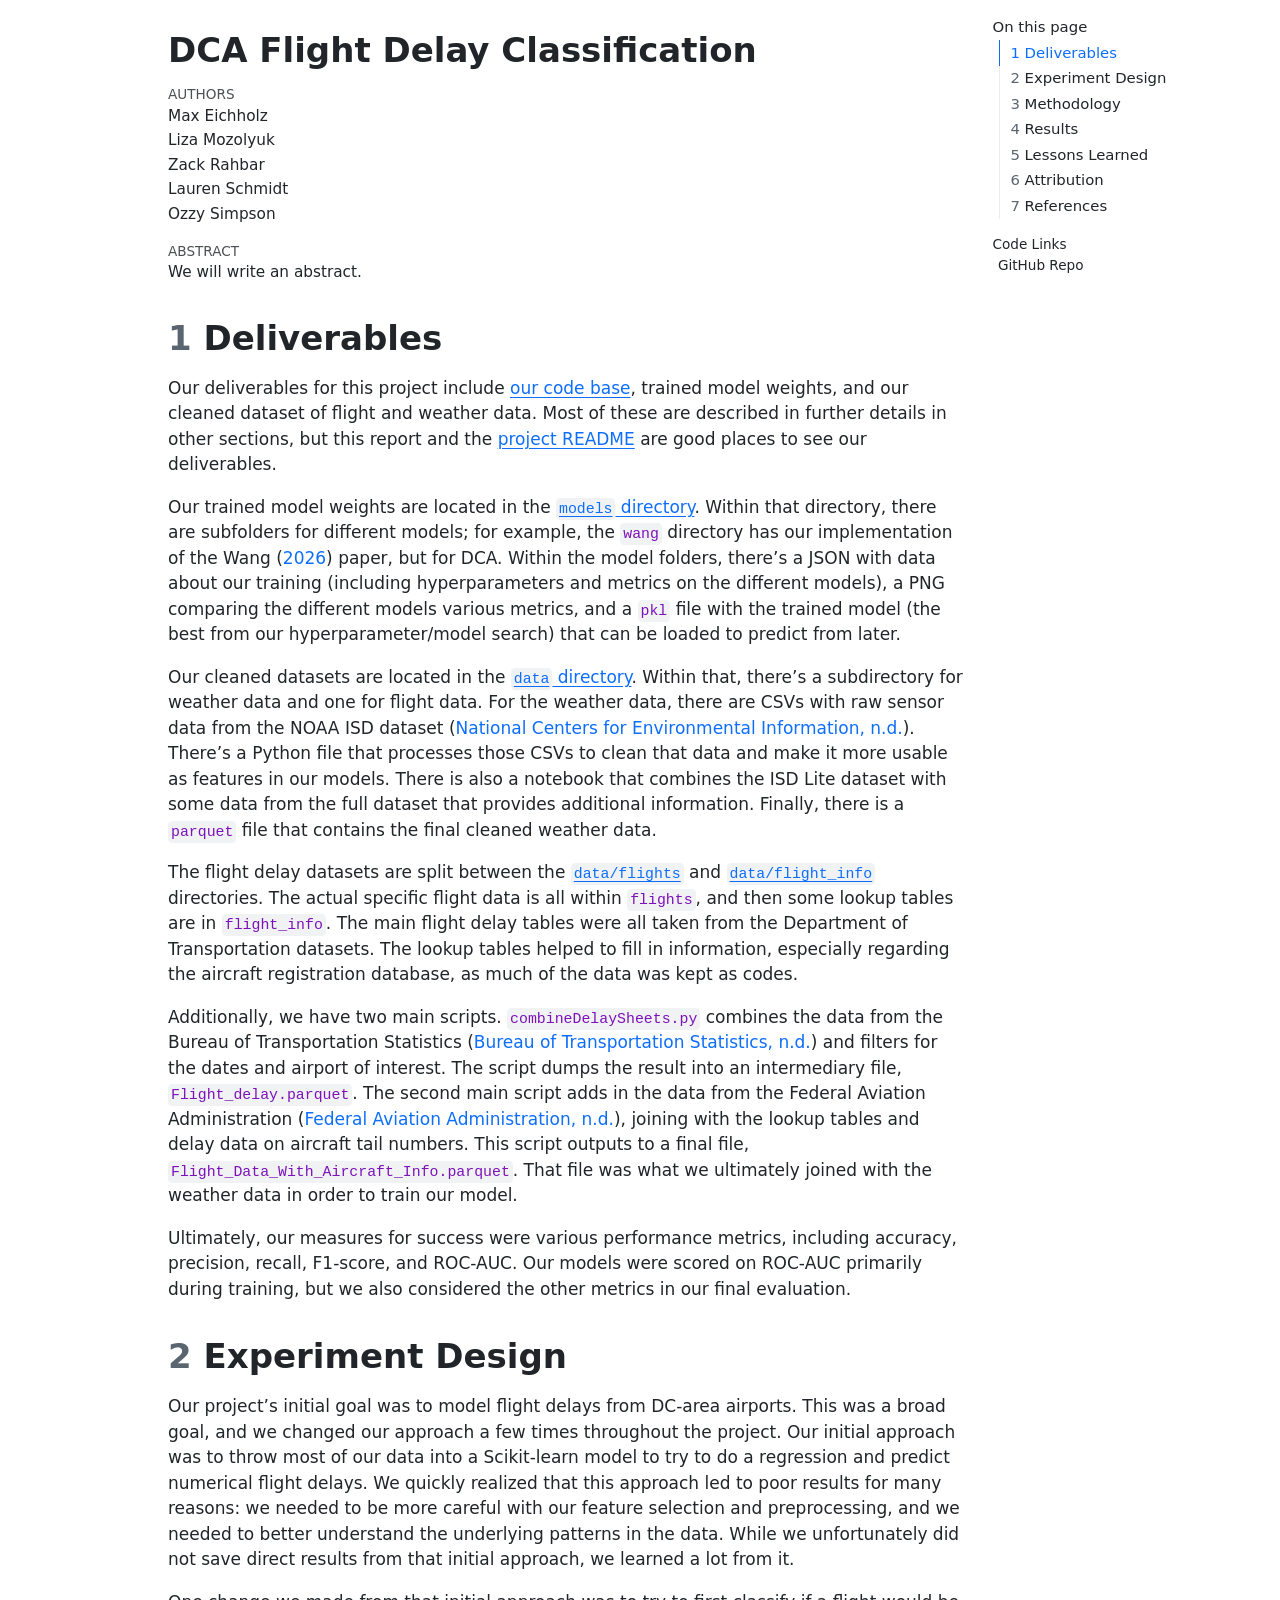
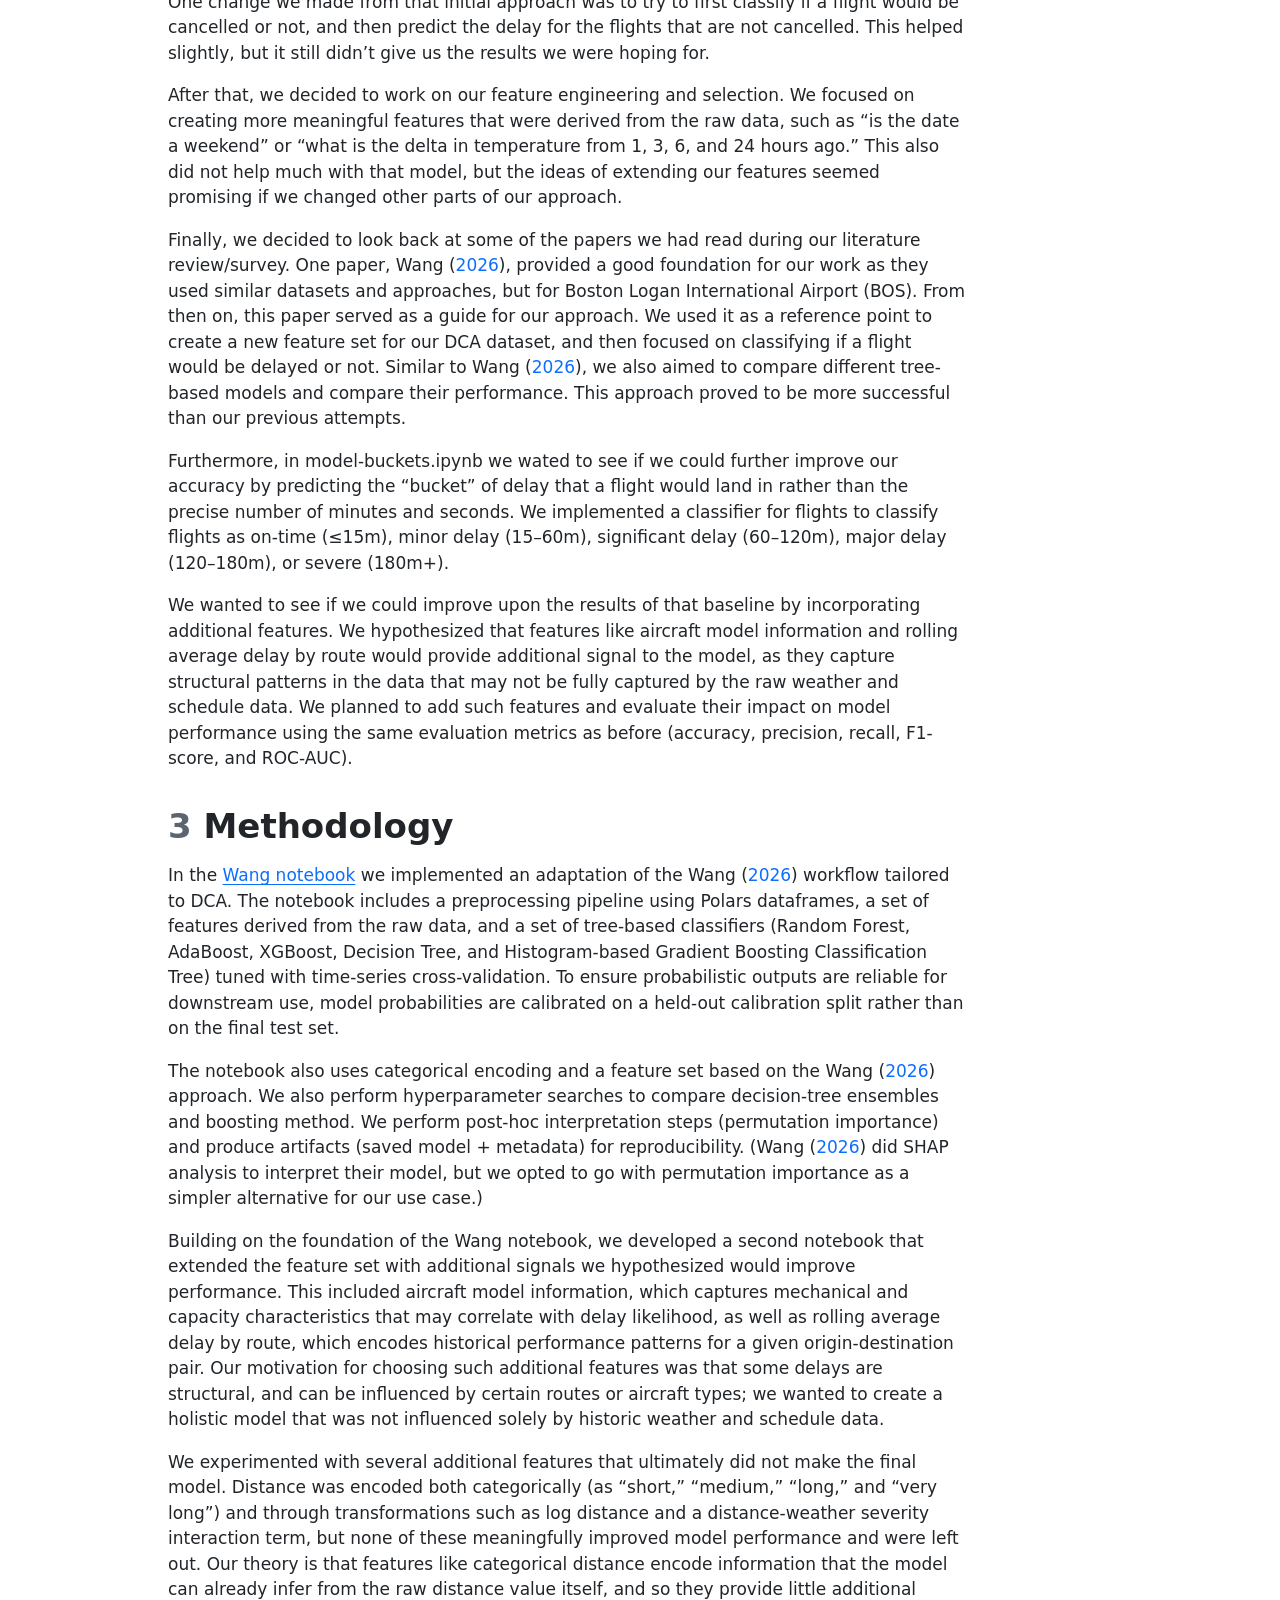
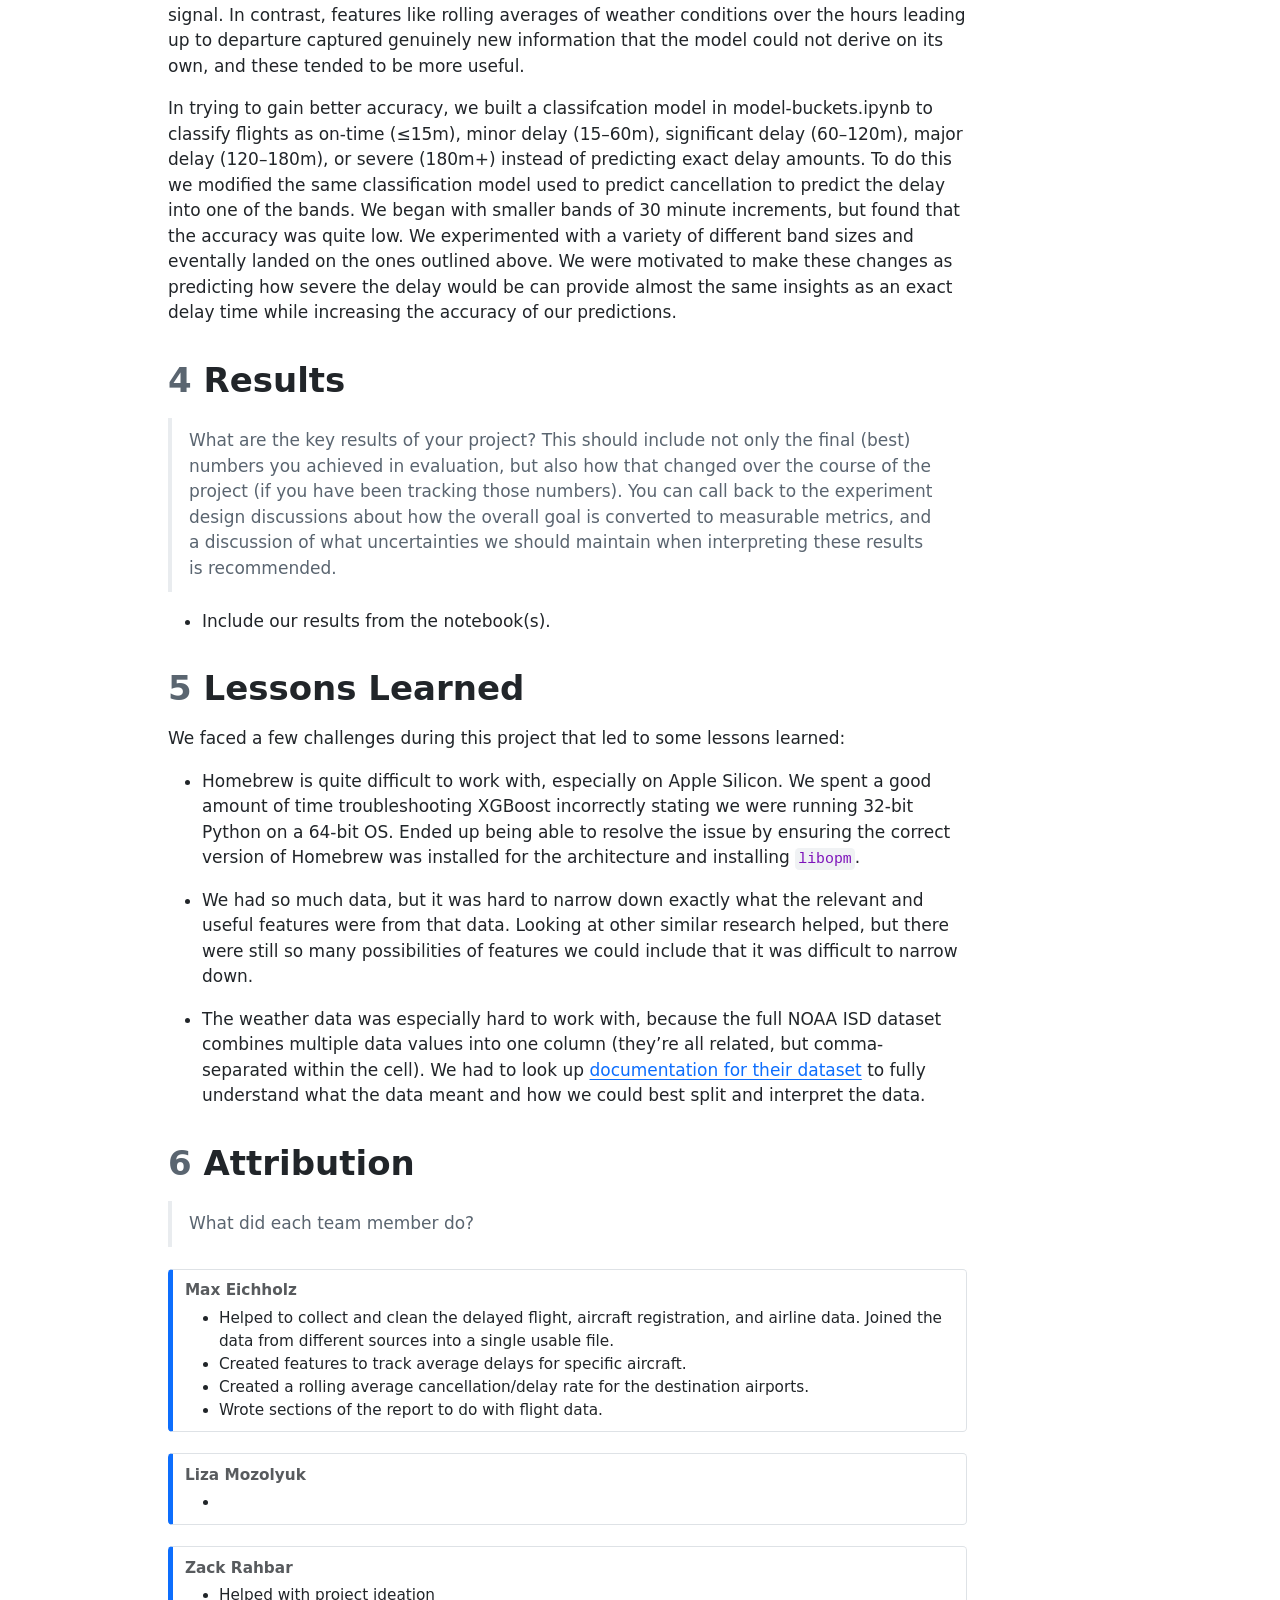
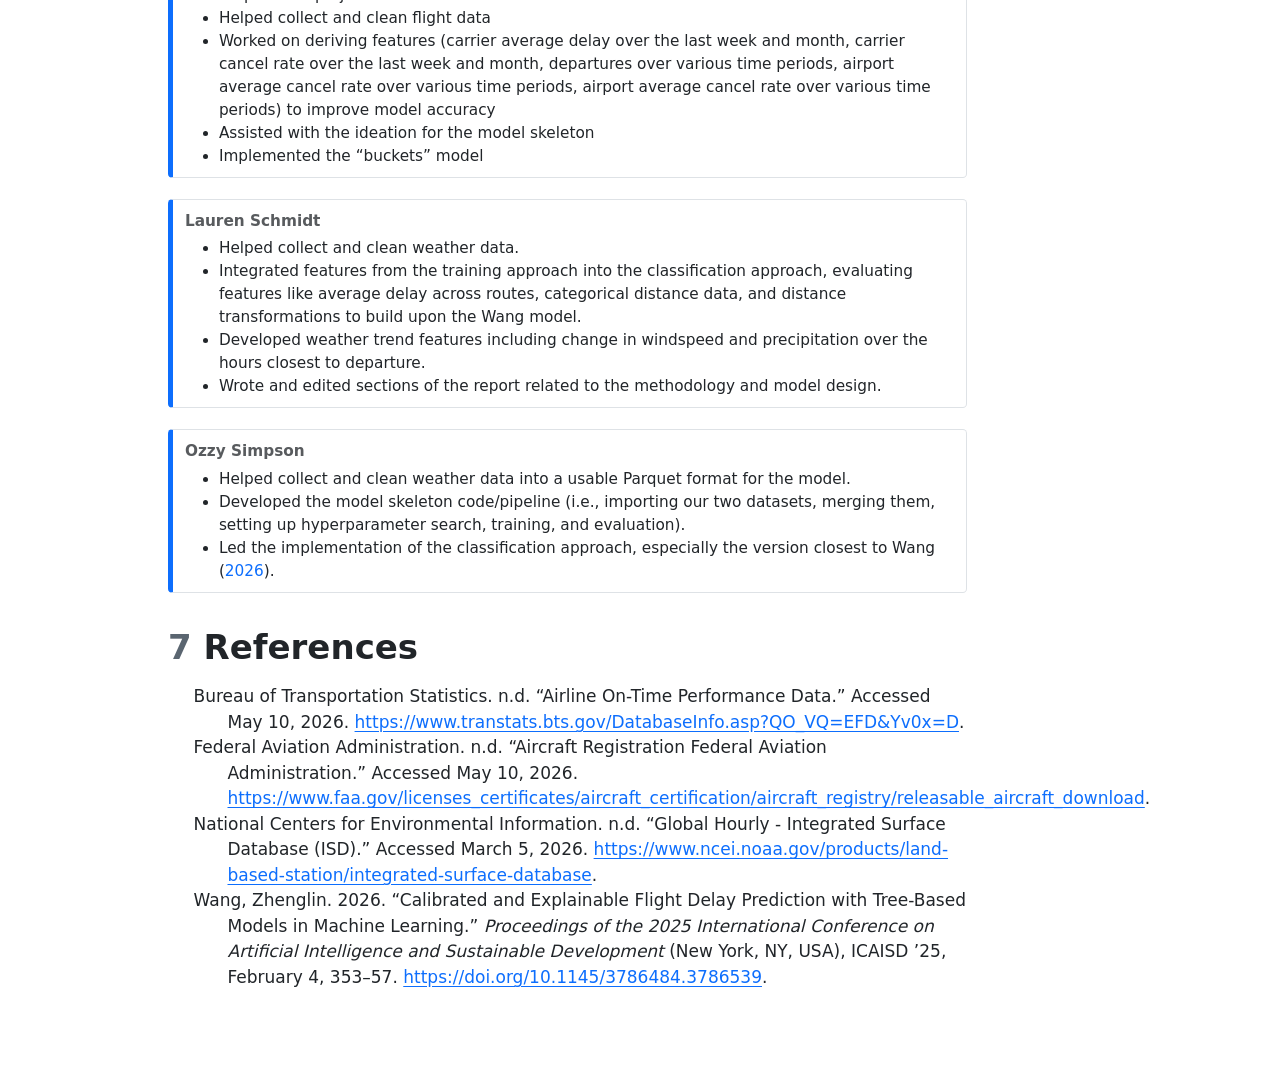
==== commit 86cb8fcd: "Fixed linking issue" ====
--- a/docs/Report.html
+++ b/docs/Report.html
@@ -160,48 +160,29 @@
 
 <section id="deliverables" class="level1" data-number="1">
 <h1 data-number="1"><span class="header-section-number">1</span> Deliverables</h1>
-<blockquote class="blockquote">
-<p>What are concrete artifacts created as the result of this project? Artifacts that existed before the project do not count (e.g., existing dataset or code base); but if you made meaningful edits to existing dataset or code base, you should list them here. For example:</p>
-<ul>
-<li>Code base implementing a neural network architecture for some task. If based on some existing code base, provide a one-sentence summary for what you changed / improved.</li>
-<li>Trained model weights that achieve x% accuracy on some task. This would have to be a model you trained.</li>
-<li>Processed and cleaned dataset for training the model. If this is based on some existing dataset, say what you changed.</li>
-<li>Leaderboard submission to some Kaggle competition that is ranked x% by date of submission (attach screenshot)</li>
-<li>Simulation environment you built to evaluate some model. If this is based on existing simulator, what did you change?</li>
-<li>Paper draft in preparation for conference / workshop submission (attach draft).</li>
-</ul>
-<p>You don’t have to cover all these items, nor should you limit to these.</p>
-</blockquote>
 <p>Our deliverables for this project include <a href="https://github.com/GW-ML-Flight/Flight-Delay">our code base</a>, trained model weights, and our cleaned dataset of flight and weather data. Most of these are described in further details in other sections, but this report and the <a href="https://github.com/GW-ML-Flight/Flight-Delay/blob/main/README.md">project README</a> are good places to see our deliverables.</p>
 <p>Our trained model weights are located in the <a href="https://github.com/GW-ML-Flight/Flight-Delay/tree/main/models"><code>models</code> directory</a>. Within that directory, there are subfolders for different models; for example, the <code>wang</code> directory has our implementation of the <span class="citation" data-cites="wangCalibratedExplainableFlight2026">Wang (<a href="#ref-wangCalibratedExplainableFlight2026" role="doc-biblioref">2026</a>)</span> paper, but for DCA. Within the model folders, there’s a JSON with data about our training (including hyperparameters and metrics on the different models), a PNG comparing the different models various metrics, and a <code>pkl</code> file with the trained model (the best from our hyperparameter/model search) that can be loaded to predict from later.</p>
 <p>Our cleaned datasets are located in the <a href="https://github.com/GW-ML-Flight/Flight-Delay/tree/main/data"><code>data</code> directory</a>. Within that, there’s a subdirectory for weather data and one for flight data. For the weather data, there are CSVs with raw sensor data from the NOAA ISD dataset <span class="citation" data-cites="nationalcentersforenvironmentalinformationGlobalHourlyIntegrated">(<a href="#ref-nationalcentersforenvironmentalinformationGlobalHourlyIntegrated" role="doc-biblioref">National Centers for Environmental Information, n.d.</a>)</span>. There’s a Python file that processes those CSVs to clean that data and make it more usable as features in our models. There is also a notebook that combines the ISD Lite dataset with some data from the full dataset that provides additional information. Finally, there is a <code>parquet</code> file that contains the final cleaned weather data.</p>
-<!-- TODO: details about the flight dataset -->
-<p>The flight delay datasets are split between the <a href="https://github.com/GW-ML-Flight/Flight-Delay/tree/main/data/flights"><code>data/flights</code></a> and [<code>data/flight_info</code>] directories. (https://github.com/GW-ML-Flight/Flight-Delay/tree/main/data/flight_info). The actual specific flight data is all within <code>flights</code>, and then some lookup tables are in <code>flight_info</code>. The main flight delay tables were all taken from the Department of Transportation datasets These lookup tables helped to fill in information, especially regarding the aircraft registration database. Additionally, we have two main scripts. <code>combineDelaySheets.py</code> combines the data from the Bureau of Transportation Statistics <span class="citation" data-cites="bureau_of_transportation_statistics_airline_nodate">(<a href="#ref-bureau_of_transportation_statistics_airline_nodate" role="doc-biblioref">Bureau of Transportation Statistics, n.d.</a>)</span> and filters for the dates and airport of interest. The script dumps the result into an intermediary file, <code>Flight_delay.parquet</code>. The second main script adds in the data from the Federal Aviation Administration <span class="citation" data-cites="department_of_transportation_aircraft_nodate">(<a href="#ref-department_of_transportation_aircraft_nodate" role="doc-biblioref">Federal Aviation Administration, n.d.</a>)</span>, joining with the lookup tables and delay data on aircraft tail numbers. This script outputs to a final file, <code>Flight_Data_With_Aircraft_Info.parquet</code>. That file was what we ultimately joined with the weather data in order to train our model.</p>
+<p>The flight delay datasets are split between the <a href="https://github.com/GW-ML-Flight/Flight-Delay/tree/main/data/flights"><code>data/flights</code></a> and <a href="https://github.com/GW-ML-Flight/Flight-Delay/tree/main/data/flight_info"><code>data/flight_info</code></a> directories. The actual specific flight data is all within <code>flights</code>, and then some lookup tables are in <code>flight_info</code>. The main flight delay tables were all taken from the Department of Transportation datasets. The lookup tables helped to fill in information, especially regarding the aircraft registration database, as much of the data was kept as codes.</p>
+<p>Additionally, we have two main scripts. <code>combineDelaySheets.py</code> combines the data from the Bureau of Transportation Statistics <span class="citation" data-cites="bureau_of_transportation_statistics_airline_nodate">(<a href="#ref-bureau_of_transportation_statistics_airline_nodate" role="doc-biblioref">Bureau of Transportation Statistics, n.d.</a>)</span> and filters for the dates and airport of interest. The script dumps the result into an intermediary file, <code>Flight_delay.parquet</code>. The second main script adds in the data from the Federal Aviation Administration <span class="citation" data-cites="department_of_transportation_aircraft_nodate">(<a href="#ref-department_of_transportation_aircraft_nodate" role="doc-biblioref">Federal Aviation Administration, n.d.</a>)</span>, joining with the lookup tables and delay data on aircraft tail numbers. This script outputs to a final file, <code>Flight_Data_With_Aircraft_Info.parquet</code>. That file was what we ultimately joined with the weather data in order to train our model.</p>
 <p>Ultimately, our measures for success were various performance metrics, including accuracy, precision, recall, F1-score, and ROC-AUC. Our models were scored on ROC-AUC primarily during training, but we also considered the other metrics in our final evaluation.</p>
 </section>
 <section id="experiment-design" class="level1" data-number="2">
 <h1 data-number="2"><span class="header-section-number">2</span> Experiment Design</h1>
-<blockquote class="blockquote">
-<p>The main goal of this section is to understand: how did you convert the high level goal (e.g., “solve self driving”) into empirical experiments with measurable outcomes (e.g., “achieve x% score in this driving simulator?”)?</p>
-<p>If your experiment design changed a few times during the course of the project, it’s recommended that you discuss those changes and their rationale here. What are the most important decisions (e.g., “we focused on ”) in this process to ensure that the measurable outcomes best reflect the end goal you care about? What empirical results informed these decisions?</p>
-<p>In this section, it’s important that you clearly define how you measure success, and exactly how you do the evaluation.</p>
-</blockquote>
 <p>Our project’s initial goal was to model flight delays from DC-area airports. This was a broad goal, and we changed our approach a few times throughout the project. Our initial approach was to throw most of our data into a Scikit-learn model to try to do a regression and predict numerical flight delays. We quickly realized that this approach led to poor results for many reasons: we needed to be more careful with our feature selection and preprocessing, and we needed to better understand the underlying patterns in the data. While we unfortunately did not save direct results from that initial approach, we learned a lot from it.</p>
 <p>One change we made from that initial approach was to try to first classify if a flight would be cancelled or not, and then predict the delay for the flights that are not cancelled. This helped slightly, but it still didn’t give us the results we were hoping for.</p>
 <p>After that, we decided to work on our feature engineering and selection. We focused on creating more meaningful features that were derived from the raw data, such as “is the date a weekend” or “what is the delta in temperature from 1, 3, 6, and 24 hours ago.” This also did not help much with that model, but the ideas of extending our features seemed promising if we changed other parts of our approach.</p>
 <p>Finally, we decided to look back at some of the papers we had read during our literature review/survey. One paper, <span class="citation" data-cites="wangCalibratedExplainableFlight2026">Wang (<a href="#ref-wangCalibratedExplainableFlight2026" role="doc-biblioref">2026</a>)</span>, provided a good foundation for our work as they used similar datasets and approaches, but for Boston Logan International Airport (BOS). From then on, this paper served as a guide for our approach. We used it as a reference point to create a new feature set for our DCA dataset, and then focused on classifying if a flight would be delayed or not. Similar to <span class="citation" data-cites="wangCalibratedExplainableFlight2026">Wang (<a href="#ref-wangCalibratedExplainableFlight2026" role="doc-biblioref">2026</a>)</span>, we also aimed to compare different tree-based models and compare their performance. This approach proved to be more successful than our previous attempts.</p>
-<p>We wanted to see if we could improve upon the results of that baseline by incorporating additional features. <!-- TODO: complete this last graf. --></p>
+<p>Furthermore, in model-buckets.ipynb we wated to see if we could further improve our accuracy by predicting the “bucket” of delay that a flight would land in rather than the precise number of minutes and seconds. We implemented a classifier for flights to classify flights as on-time (≤15m), minor delay (15–60m), significant delay (60–120m), major delay (120–180m), or severe (180m+).</p>
+<p>We wanted to see if we could improve upon the results of that baseline by incorporating additional features. We hypothesized that features like aircraft model information and rolling average delay by route would provide additional signal to the model, as they capture structural patterns in the data that may not be fully captured by the raw weather and schedule data. We planned to add such features and evaluate their impact on model performance using the same evaluation metrics as before (accuracy, precision, recall, F1-score, and ROC-AUC).</p>
 </section>
 <section id="methodology" class="level1" data-number="3">
 <h1 data-number="3"><span class="header-section-number">3</span> Methodology</h1>
-<blockquote class="blockquote">
-<p>If your project involves modeling (I assume most projects do), describe your modeling approach here, including but not limited to architecture, data processing. If you went through iterations of modeling throughout your project, it’s recommended that you document those in this section, in particular why you decided to make those changes.<br>
-</p>
-</blockquote>
 <p>In the <a href="https://github.com/GW-ML-Flight/Flight-Delay/blob/main/model-classifier-wang.ipynb">Wang notebook</a> we implemented an adaptation of the <span class="citation" data-cites="wangCalibratedExplainableFlight2026">Wang (<a href="#ref-wangCalibratedExplainableFlight2026" role="doc-biblioref">2026</a>)</span> workflow tailored to DCA. The notebook includes a preprocessing pipeline using Polars dataframes, a set of features derived from the raw data, and a set of tree-based classifiers (Random Forest, AdaBoost, XGBoost, Decision Tree, and Histogram-based Gradient Boosting Classification Tree) tuned with time-series cross-validation. To ensure probabilistic outputs are reliable for downstream use, model probabilities are calibrated on a held-out calibration split rather than on the final test set.</p>
 <p>The notebook also uses categorical encoding and a feature set based on the <span class="citation" data-cites="wangCalibratedExplainableFlight2026">Wang (<a href="#ref-wangCalibratedExplainableFlight2026" role="doc-biblioref">2026</a>)</span> approach. We also perform hyperparameter searches to compare decision-tree ensembles and boosting method. We perform post-hoc interpretation steps (permutation importance) and produce artifacts (saved model + metadata) for reproducibility. (<span class="citation" data-cites="wangCalibratedExplainableFlight2026">Wang (<a href="#ref-wangCalibratedExplainableFlight2026" role="doc-biblioref">2026</a>)</span> did SHAP analysis to interpret their model, but we opted to go with permutation importance as a simpler alternative for our use case.)</p>
 <p>Building on the foundation of the Wang notebook, we developed a second notebook that extended the feature set with additional signals we hypothesized would improve performance. This included aircraft model information, which captures mechanical and capacity characteristics that may correlate with delay likelihood, as well as rolling average delay by route, which encodes historical performance patterns for a given origin-destination pair. Our motivation for choosing such additional features was that some delays are structural, and can be influenced by certain routes or aircraft types; we wanted to create a holistic model that was not influenced solely by historic weather and schedule data.</p>
 <p>We experimented with several additional features that ultimately did not make the final model. Distance was encoded both categorically (as “short,” “medium,” “long,” and “very long”) and through transformations such as log distance and a distance-weather severity interaction term, but none of these meaningfully improved model performance and were left out. Our theory is that features like categorical distance encode information that the model can already infer from the raw distance value itself, and so they provide little additional signal. In contrast, features like rolling averages of weather conditions over the hours leading up to departure captured genuinely new information that the model could not derive on its own, and these tended to be more useful.</p>
+<p>In trying to gain better accuracy, we built a classifcation model in model-buckets.ipynb to classify flights as on-time (≤15m), minor delay (15–60m), significant delay (60–120m), major delay (120–180m), or severe (180m+) instead of predicting exact delay amounts. To do this we modified the same classification model used to predict cancellation to predict the delay into one of the bands. We began with smaller bands of 30 minute increments, but found that the accuracy was quite low. We experimented with a variety of different band sizes and eventally landed on the ones outlined above. We were motivated to make these changes as predicting how severe the delay would be can provide almost the same insights as an exact delay time while increasing the accuracy of our predictions.</p>
 </section>
 <section id="results" class="level1" data-number="4">
 <h1 data-number="4"><span class="header-section-number">4</span> Results</h1>
@@ -215,9 +196,6 @@
 </section>
 <section id="lessons-learned" class="level1" data-number="5">
 <h1 data-number="5"><span class="header-section-number">5</span> Lessons Learned</h1>
-<blockquote class="blockquote">
-<p>If you think there are high level lessons (not specific things like one key trick in training process), share them here. This can be technical or operational, e.g., ideal frequency and format of group meetings in a collaborative project.</p>
-</blockquote>
 <p>We faced a few challenges during this project that led to some lessons learned:</p>
 <ul>
 <li><p>Homebrew is quite difficult to work with, especially on Apple Silicon. We spent a good amount of time troubleshooting XGBoost incorrectly stating we were running 32-bit Python on a 64-bit OS. Ended up being able to resolve the issue by ensuring the correct version of Homebrew was installed for the architecture and installing <code>libopm</code>.</p></li>
@@ -275,7 +253,11 @@
 </div>
 <div class="callout-body-container callout-body">
 <ul>
-<li></li>
+<li>Helped with project ideation</li>
+<li>Helped collect and clean flight data</li>
+<li>Worked on deriving features (carrier average delay over the last week and month, carrier cancel rate over the last week and month, departures over various time periods, airport average cancel rate over various time periods, airport average cancel rate over various time periods) to improve model accuracy</li>
+<li>Assisted with the ideation for the model skeleton</li>
+<li>Implemented the “buckets” model</li>
 </ul>
 </div>
 </div>
@@ -290,10 +272,10 @@
 </div>
 <div class="callout-body-container callout-body">
 <ul>
-<li><p>Helped collect and clean weather data.</p></li>
-<li><p>Integrated features from the training approach into the classification approach, evaluating features like average delay across routes, categorical distance data, and distance transformations to build upon the Wang model.</p></li>
-<li><p>Developed weather trend features including change in windspeed and precipitation over the hours closest to departure.</p></li>
-<li></li>
+<li>Helped collect and clean weather data.</li>
+<li>Integrated features from the training approach into the classification approach, evaluating features like average delay across routes, categorical distance data, and distance transformations to build upon the Wang model.</li>
+<li>Developed weather trend features including change in windspeed and precipitation over the hours closest to departure.</li>
+<li>Wrote and edited sections of the report related to the methodology and model design.</li>
 </ul>
 </div>
 </div>
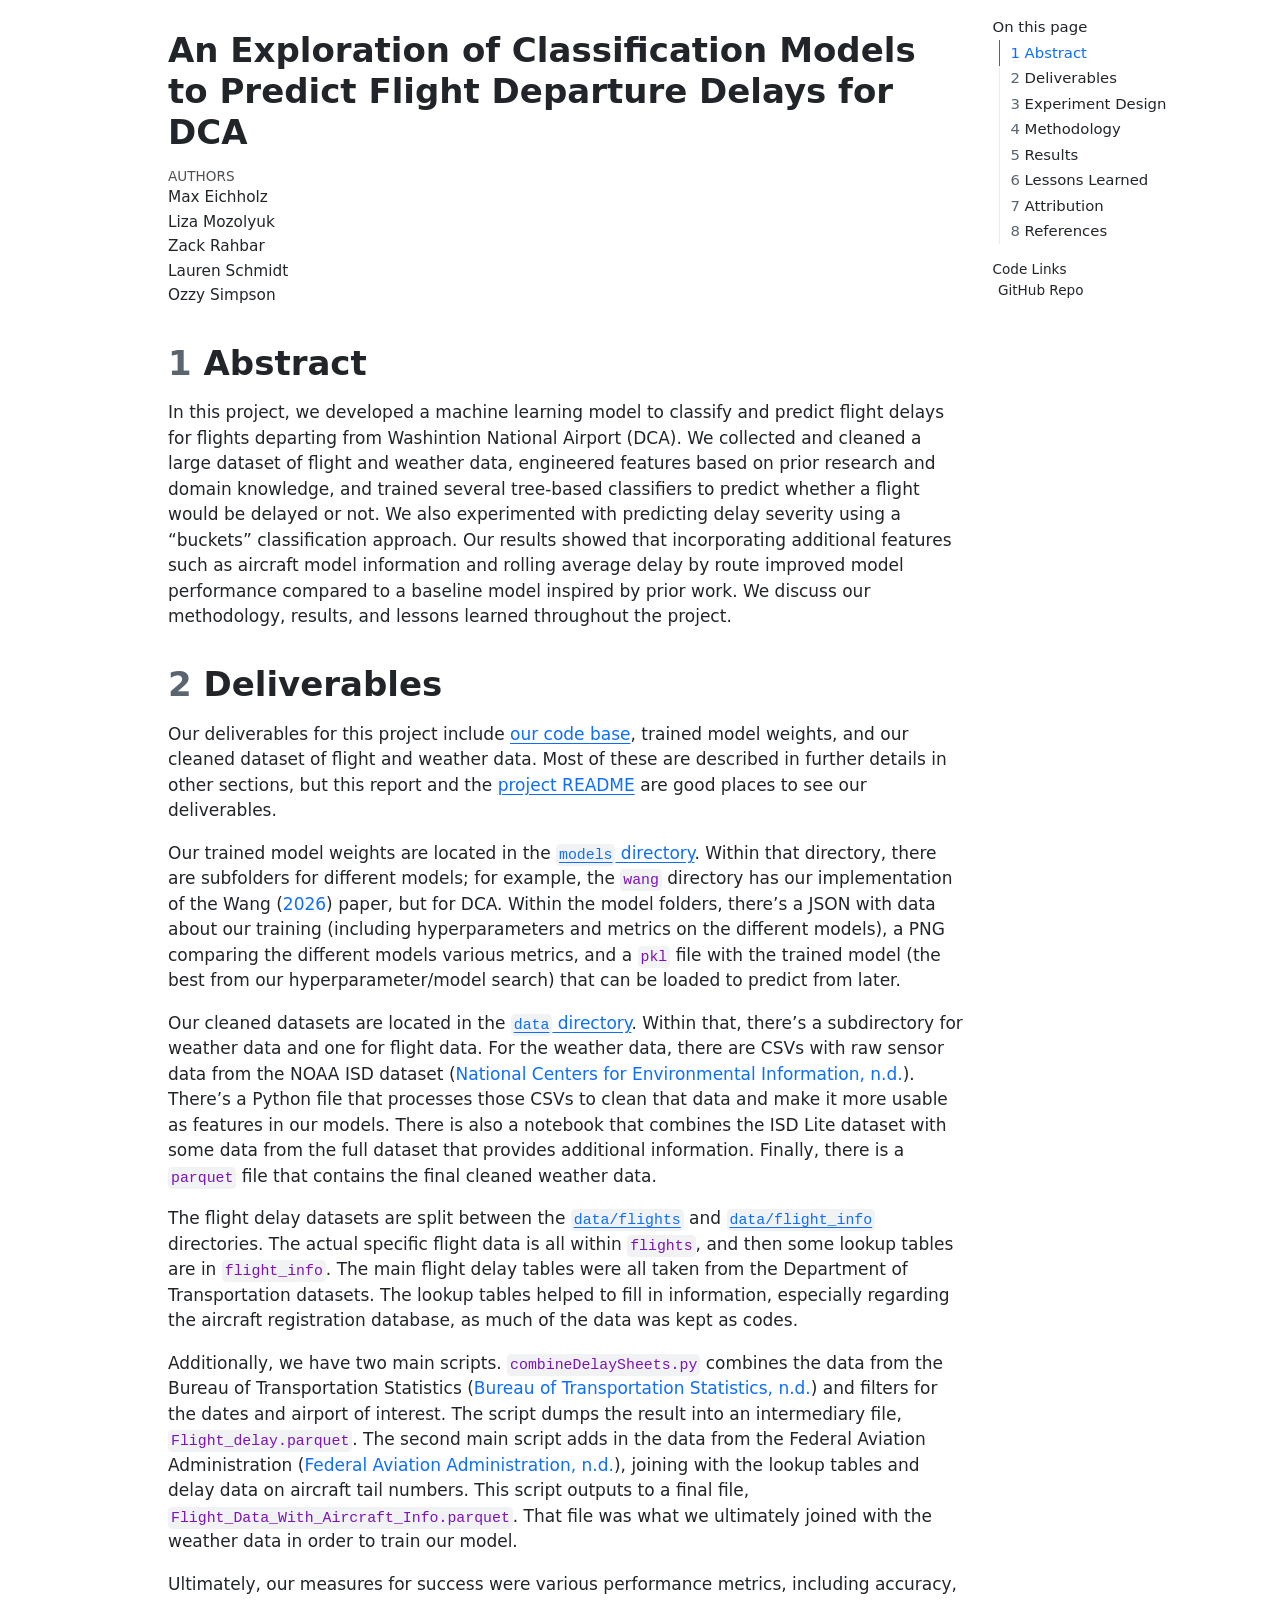
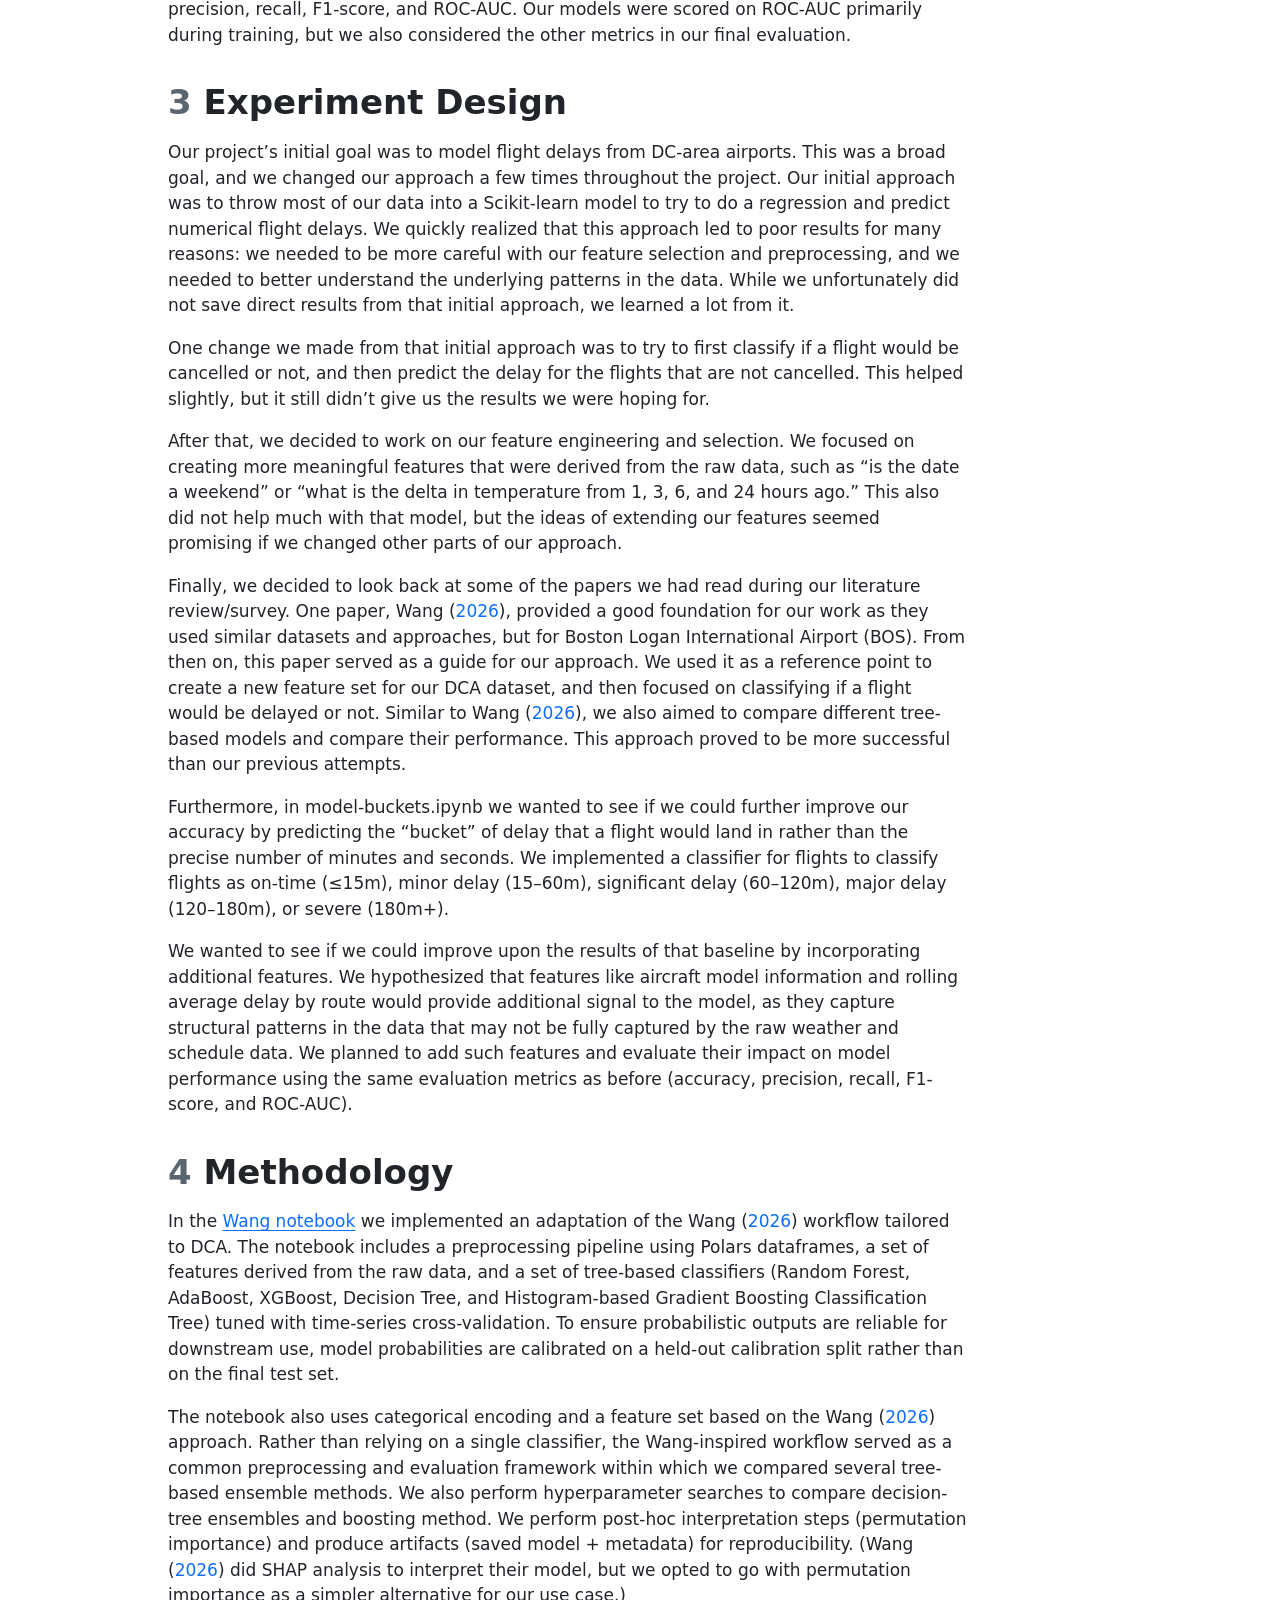
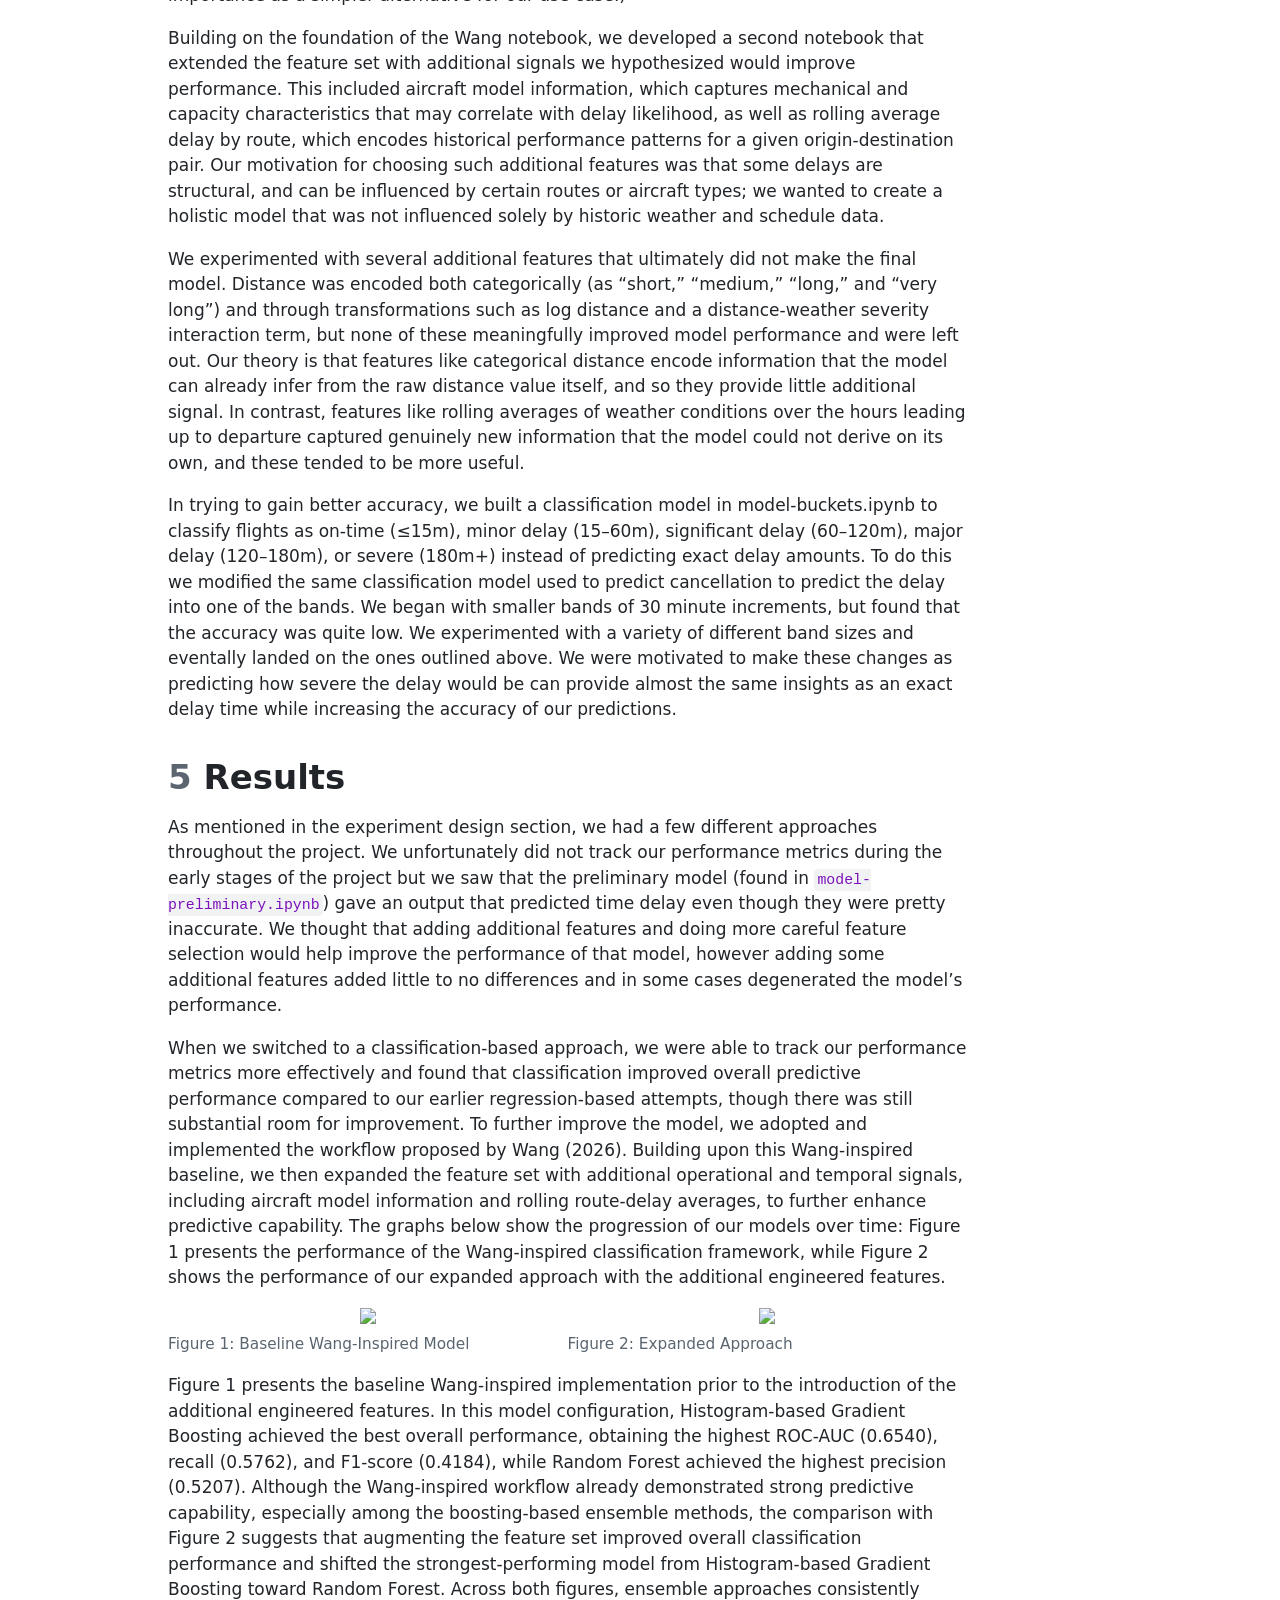
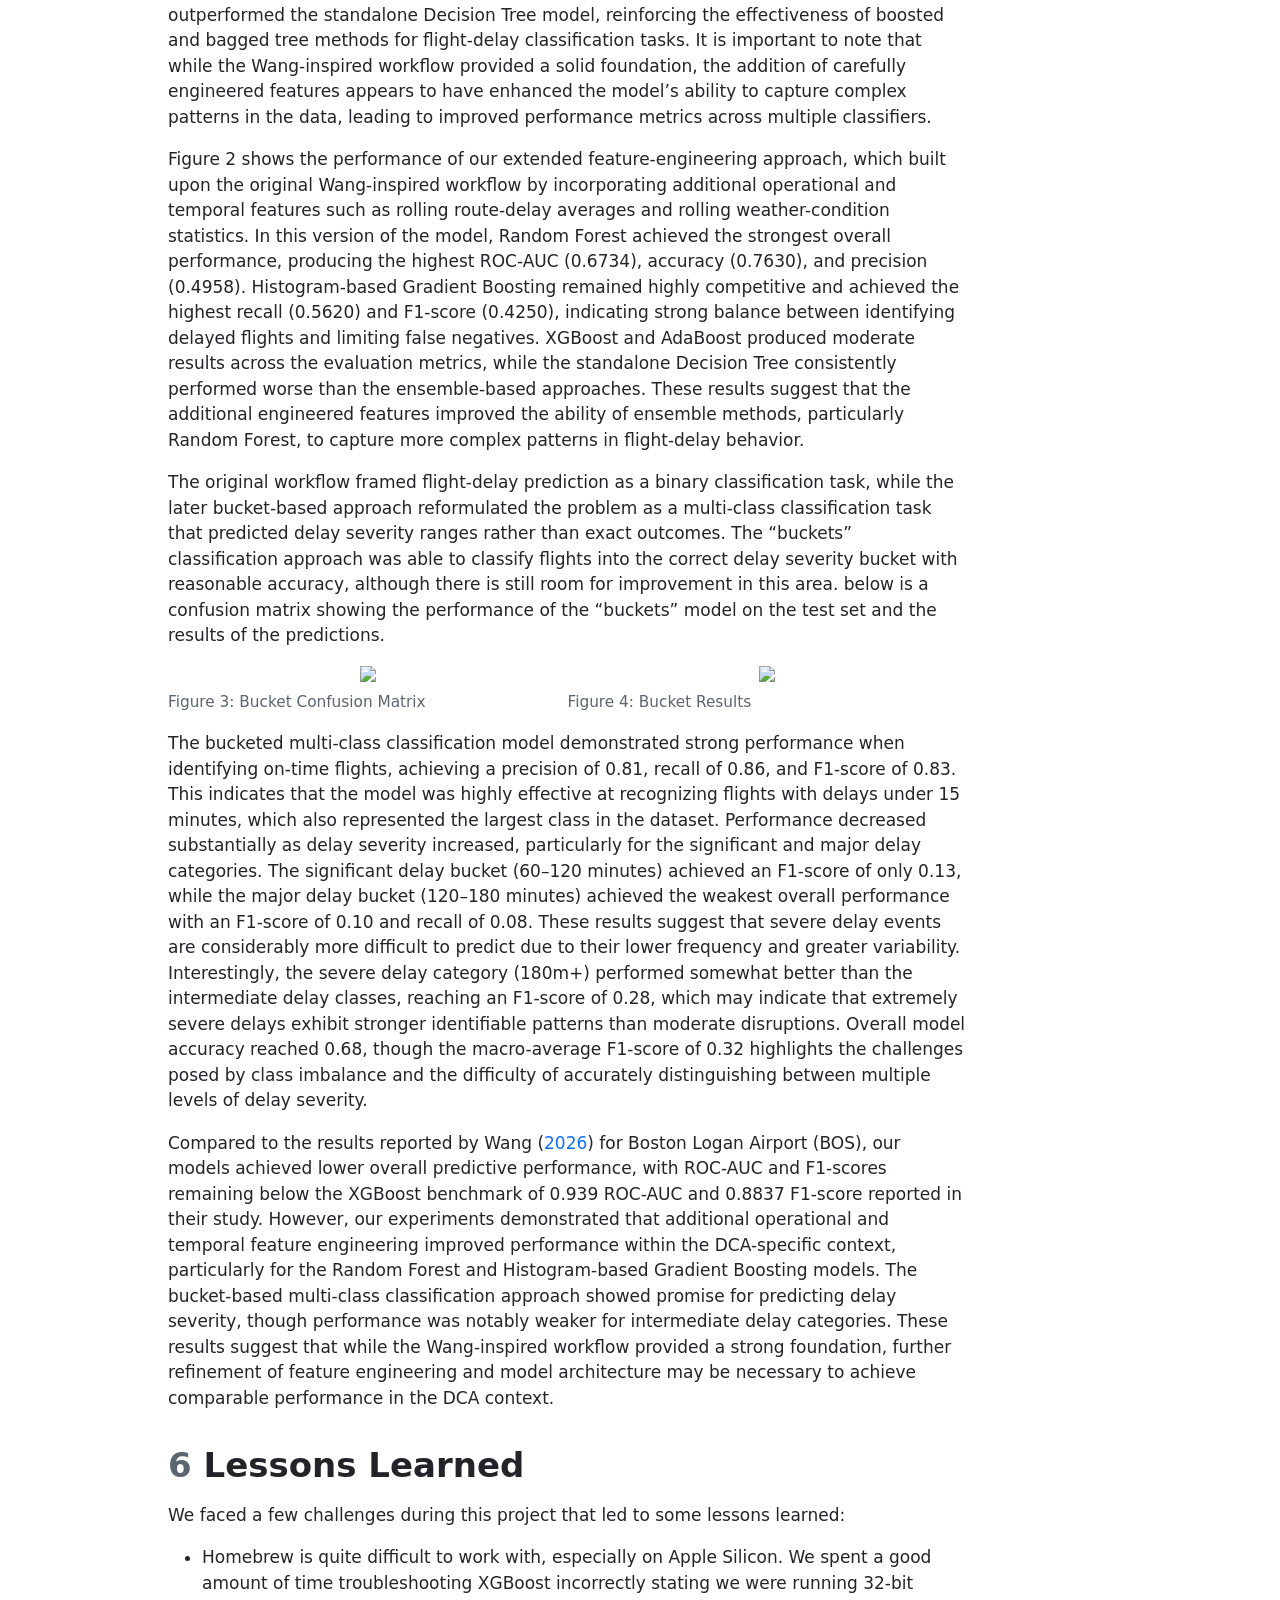
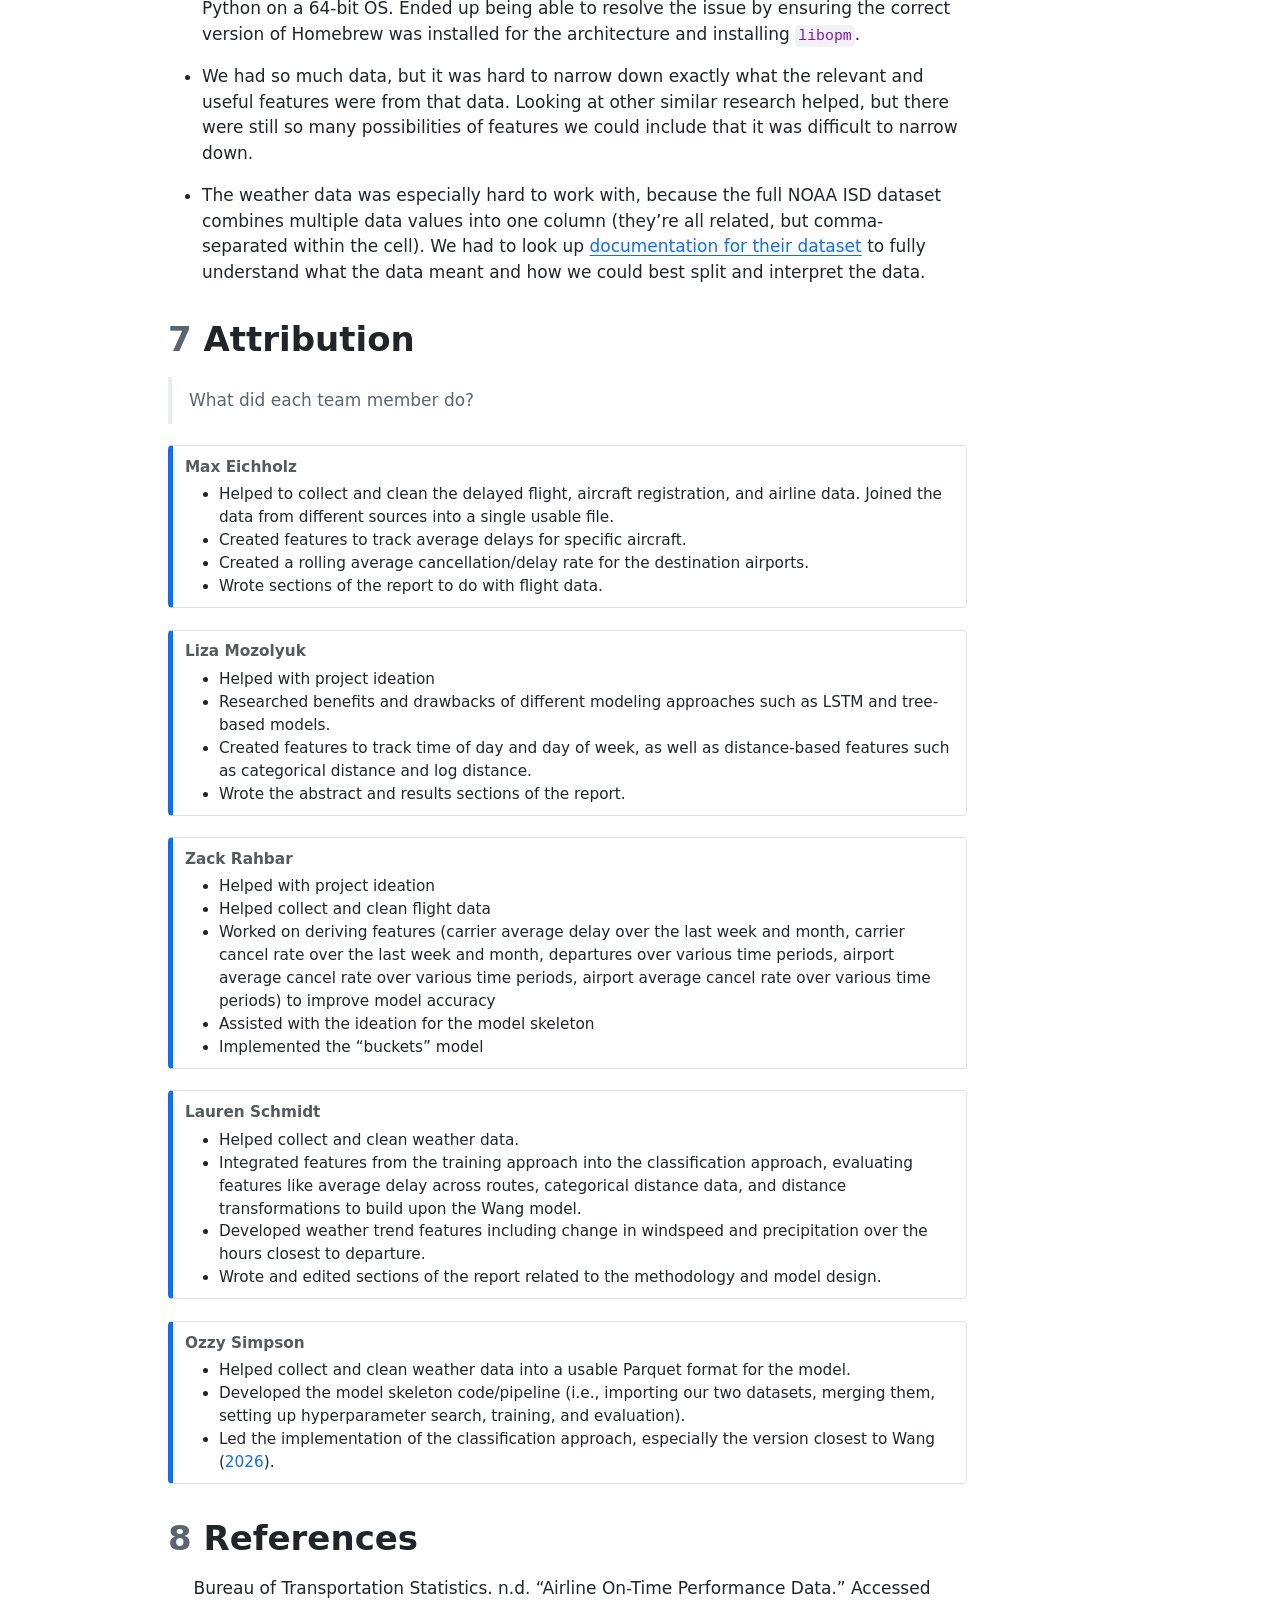
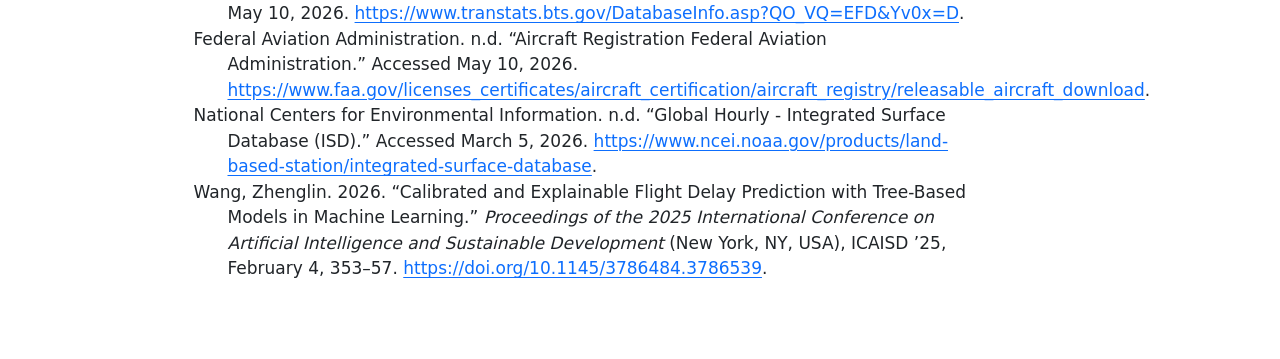
==== commit 3b0893e3: "Fix Abstract formatting and typo" ====
--- a/docs/Report.html
+++ b/docs/Report.html
@@ -12,7 +12,7 @@
 <meta name="author" content="Lauren Schmidt">
 <meta name="author" content="Ozzy Simpson">
 
-<title>DCA Flight Delay Classification – Report</title>
+<title>An Exploration of Classification Models to Predict Flight Departure Delays for DCA – Report</title>
 <style>
 /* Default styles provided by pandoc.
 ** See https://pandoc.org/MANUAL.html#variables-for-html for config info.
@@ -110,13 +110,14 @@
     <h2 id="toc-title">On this page</h2>
    
   <ul>
-  <li><a href="#deliverables" id="toc-deliverables" class="nav-link active" data-scroll-target="#deliverables"><span class="header-section-number">1</span> Deliverables</a></li>
-  <li><a href="#experiment-design" id="toc-experiment-design" class="nav-link" data-scroll-target="#experiment-design"><span class="header-section-number">2</span> Experiment Design</a></li>
-  <li><a href="#methodology" id="toc-methodology" class="nav-link" data-scroll-target="#methodology"><span class="header-section-number">3</span> Methodology</a></li>
-  <li><a href="#results" id="toc-results" class="nav-link" data-scroll-target="#results"><span class="header-section-number">4</span> Results</a></li>
-  <li><a href="#lessons-learned" id="toc-lessons-learned" class="nav-link" data-scroll-target="#lessons-learned"><span class="header-section-number">5</span> Lessons Learned</a></li>
-  <li><a href="#attribution" id="toc-attribution" class="nav-link" data-scroll-target="#attribution"><span class="header-section-number">6</span> Attribution</a></li>
-  <li><a href="#references" id="toc-references" class="nav-link" data-scroll-target="#references"><span class="header-section-number">7</span> References</a></li>
+  <li><a href="#abstract" id="toc-abstract" class="nav-link active" data-scroll-target="#abstract"><span class="header-section-number">1</span> Abstract</a></li>
+  <li><a href="#deliverables" id="toc-deliverables" class="nav-link" data-scroll-target="#deliverables"><span class="header-section-number">2</span> Deliverables</a></li>
+  <li><a href="#experiment-design" id="toc-experiment-design" class="nav-link" data-scroll-target="#experiment-design"><span class="header-section-number">3</span> Experiment Design</a></li>
+  <li><a href="#methodology" id="toc-methodology" class="nav-link" data-scroll-target="#methodology"><span class="header-section-number">4</span> Methodology</a></li>
+  <li><a href="#results" id="toc-results" class="nav-link" data-scroll-target="#results"><span class="header-section-number">5</span> Results</a></li>
+  <li><a href="#lessons-learned" id="toc-lessons-learned" class="nav-link" data-scroll-target="#lessons-learned"><span class="header-section-number">6</span> Lessons Learned</a></li>
+  <li><a href="#attribution" id="toc-attribution" class="nav-link" data-scroll-target="#attribution"><span class="header-section-number">7</span> Attribution</a></li>
+  <li><a href="#references" id="toc-references" class="nav-link" data-scroll-target="#references"><span class="header-section-number">8</span> References</a></li>
   </ul>
 <div class="quarto-code-links"><h2>Code Links</h2><ul><li><a href="https://github.com/GW-ML-Flight/Flight-Delay" target="_blank"><i class="bi bi-github"></i>GitHub Repo</a></li></ul></div></nav>
     </div>
@@ -125,7 +126,7 @@
 
 <header id="title-block-header" class="quarto-title-block default">
 <div class="quarto-title">
-<h1 class="title">DCA Flight Delay Classification</h1>
+<h1 class="title">An Exploration of Classification Models to Predict Flight Departure Delays for DCA</h1>
 </div>
 
 
@@ -147,19 +148,17 @@
     
   </div>
   
-<div>
-  <div class="abstract">
-    <div class="block-title">Abstract</div>
-    <p>We will write an abstract.</p>
-  </div>
-</div>
 
 
 </header>
 
 
-<section id="deliverables" class="level1" data-number="1">
-<h1 data-number="1"><span class="header-section-number">1</span> Deliverables</h1>
+<section id="abstract" class="level1" data-number="1">
+<h1 data-number="1"><span class="header-section-number">1</span> Abstract</h1>
+<p>In this project, we developed a machine learning model to classify and predict flight delays for flights departing from Washintion National Airport (DCA). We collected and cleaned a large dataset of flight and weather data, engineered features based on prior research and domain knowledge, and trained several tree-based classifiers to predict whether a flight would be delayed or not. We also experimented with predicting delay severity using a “buckets” classification approach. Our results showed that incorporating additional features such as aircraft model information and rolling average delay by route improved model performance compared to a baseline model inspired by prior work. We discuss our methodology, results, and lessons learned throughout the project.</p>
+</section>
+<section id="deliverables" class="level1" data-number="2">
+<h1 data-number="2"><span class="header-section-number">2</span> Deliverables</h1>
 <p>Our deliverables for this project include <a href="https://github.com/GW-ML-Flight/Flight-Delay">our code base</a>, trained model weights, and our cleaned dataset of flight and weather data. Most of these are described in further details in other sections, but this report and the <a href="https://github.com/GW-ML-Flight/Flight-Delay/blob/main/README.md">project README</a> are good places to see our deliverables.</p>
 <p>Our trained model weights are located in the <a href="https://github.com/GW-ML-Flight/Flight-Delay/tree/main/models"><code>models</code> directory</a>. Within that directory, there are subfolders for different models; for example, the <code>wang</code> directory has our implementation of the <span class="citation" data-cites="wangCalibratedExplainableFlight2026">Wang (<a href="#ref-wangCalibratedExplainableFlight2026" role="doc-biblioref">2026</a>)</span> paper, but for DCA. Within the model folders, there’s a JSON with data about our training (including hyperparameters and metrics on the different models), a PNG comparing the different models various metrics, and a <code>pkl</code> file with the trained model (the best from our hyperparameter/model search) that can be loaded to predict from later.</p>
 <p>Our cleaned datasets are located in the <a href="https://github.com/GW-ML-Flight/Flight-Delay/tree/main/data"><code>data</code> directory</a>. Within that, there’s a subdirectory for weather data and one for flight data. For the weather data, there are CSVs with raw sensor data from the NOAA ISD dataset <span class="citation" data-cites="nationalcentersforenvironmentalinformationGlobalHourlyIntegrated">(<a href="#ref-nationalcentersforenvironmentalinformationGlobalHourlyIntegrated" role="doc-biblioref">National Centers for Environmental Information, n.d.</a>)</span>. There’s a Python file that processes those CSVs to clean that data and make it more usable as features in our models. There is also a notebook that combines the ISD Lite dataset with some data from the full dataset that provides additional information. Finally, there is a <code>parquet</code> file that contains the final cleaned weather data.</p>
@@ -167,35 +166,69 @@
 <p>Additionally, we have two main scripts. <code>combineDelaySheets.py</code> combines the data from the Bureau of Transportation Statistics <span class="citation" data-cites="bureau_of_transportation_statistics_airline_nodate">(<a href="#ref-bureau_of_transportation_statistics_airline_nodate" role="doc-biblioref">Bureau of Transportation Statistics, n.d.</a>)</span> and filters for the dates and airport of interest. The script dumps the result into an intermediary file, <code>Flight_delay.parquet</code>. The second main script adds in the data from the Federal Aviation Administration <span class="citation" data-cites="department_of_transportation_aircraft_nodate">(<a href="#ref-department_of_transportation_aircraft_nodate" role="doc-biblioref">Federal Aviation Administration, n.d.</a>)</span>, joining with the lookup tables and delay data on aircraft tail numbers. This script outputs to a final file, <code>Flight_Data_With_Aircraft_Info.parquet</code>. That file was what we ultimately joined with the weather data in order to train our model.</p>
 <p>Ultimately, our measures for success were various performance metrics, including accuracy, precision, recall, F1-score, and ROC-AUC. Our models were scored on ROC-AUC primarily during training, but we also considered the other metrics in our final evaluation.</p>
 </section>
-<section id="experiment-design" class="level1" data-number="2">
-<h1 data-number="2"><span class="header-section-number">2</span> Experiment Design</h1>
+<section id="experiment-design" class="level1" data-number="3">
+<h1 data-number="3"><span class="header-section-number">3</span> Experiment Design</h1>
 <p>Our project’s initial goal was to model flight delays from DC-area airports. This was a broad goal, and we changed our approach a few times throughout the project. Our initial approach was to throw most of our data into a Scikit-learn model to try to do a regression and predict numerical flight delays. We quickly realized that this approach led to poor results for many reasons: we needed to be more careful with our feature selection and preprocessing, and we needed to better understand the underlying patterns in the data. While we unfortunately did not save direct results from that initial approach, we learned a lot from it.</p>
 <p>One change we made from that initial approach was to try to first classify if a flight would be cancelled or not, and then predict the delay for the flights that are not cancelled. This helped slightly, but it still didn’t give us the results we were hoping for.</p>
 <p>After that, we decided to work on our feature engineering and selection. We focused on creating more meaningful features that were derived from the raw data, such as “is the date a weekend” or “what is the delta in temperature from 1, 3, 6, and 24 hours ago.” This also did not help much with that model, but the ideas of extending our features seemed promising if we changed other parts of our approach.</p>
 <p>Finally, we decided to look back at some of the papers we had read during our literature review/survey. One paper, <span class="citation" data-cites="wangCalibratedExplainableFlight2026">Wang (<a href="#ref-wangCalibratedExplainableFlight2026" role="doc-biblioref">2026</a>)</span>, provided a good foundation for our work as they used similar datasets and approaches, but for Boston Logan International Airport (BOS). From then on, this paper served as a guide for our approach. We used it as a reference point to create a new feature set for our DCA dataset, and then focused on classifying if a flight would be delayed or not. Similar to <span class="citation" data-cites="wangCalibratedExplainableFlight2026">Wang (<a href="#ref-wangCalibratedExplainableFlight2026" role="doc-biblioref">2026</a>)</span>, we also aimed to compare different tree-based models and compare their performance. This approach proved to be more successful than our previous attempts.</p>
-<p>Furthermore, in model-buckets.ipynb we wated to see if we could further improve our accuracy by predicting the “bucket” of delay that a flight would land in rather than the precise number of minutes and seconds. We implemented a classifier for flights to classify flights as on-time (≤15m), minor delay (15–60m), significant delay (60–120m), major delay (120–180m), or severe (180m+).</p>
+<p>Furthermore, in model-buckets.ipynb we wanted to see if we could further improve our accuracy by predicting the “bucket” of delay that a flight would land in rather than the precise number of minutes and seconds. We implemented a classifier for flights to classify flights as on-time (≤15m), minor delay (15–60m), significant delay (60–120m), major delay (120–180m), or severe (180m+).</p>
 <p>We wanted to see if we could improve upon the results of that baseline by incorporating additional features. We hypothesized that features like aircraft model information and rolling average delay by route would provide additional signal to the model, as they capture structural patterns in the data that may not be fully captured by the raw weather and schedule data. We planned to add such features and evaluate their impact on model performance using the same evaluation metrics as before (accuracy, precision, recall, F1-score, and ROC-AUC).</p>
 </section>
-<section id="methodology" class="level1" data-number="3">
-<h1 data-number="3"><span class="header-section-number">3</span> Methodology</h1>
+<section id="methodology" class="level1" data-number="4">
+<h1 data-number="4"><span class="header-section-number">4</span> Methodology</h1>
 <p>In the <a href="https://github.com/GW-ML-Flight/Flight-Delay/blob/main/model-classifier-wang.ipynb">Wang notebook</a> we implemented an adaptation of the <span class="citation" data-cites="wangCalibratedExplainableFlight2026">Wang (<a href="#ref-wangCalibratedExplainableFlight2026" role="doc-biblioref">2026</a>)</span> workflow tailored to DCA. The notebook includes a preprocessing pipeline using Polars dataframes, a set of features derived from the raw data, and a set of tree-based classifiers (Random Forest, AdaBoost, XGBoost, Decision Tree, and Histogram-based Gradient Boosting Classification Tree) tuned with time-series cross-validation. To ensure probabilistic outputs are reliable for downstream use, model probabilities are calibrated on a held-out calibration split rather than on the final test set.</p>
-<p>The notebook also uses categorical encoding and a feature set based on the <span class="citation" data-cites="wangCalibratedExplainableFlight2026">Wang (<a href="#ref-wangCalibratedExplainableFlight2026" role="doc-biblioref">2026</a>)</span> approach. We also perform hyperparameter searches to compare decision-tree ensembles and boosting method. We perform post-hoc interpretation steps (permutation importance) and produce artifacts (saved model + metadata) for reproducibility. (<span class="citation" data-cites="wangCalibratedExplainableFlight2026">Wang (<a href="#ref-wangCalibratedExplainableFlight2026" role="doc-biblioref">2026</a>)</span> did SHAP analysis to interpret their model, but we opted to go with permutation importance as a simpler alternative for our use case.)</p>
+<p>The notebook also uses categorical encoding and a feature set based on the <span class="citation" data-cites="wangCalibratedExplainableFlight2026">Wang (<a href="#ref-wangCalibratedExplainableFlight2026" role="doc-biblioref">2026</a>)</span> approach. Rather than relying on a single classifier, the Wang-inspired workflow served as a common preprocessing and evaluation framework within which we compared several tree-based ensemble methods. We also perform hyperparameter searches to compare decision-tree ensembles and boosting method. We perform post-hoc interpretation steps (permutation importance) and produce artifacts (saved model + metadata) for reproducibility. (<span class="citation" data-cites="wangCalibratedExplainableFlight2026">Wang (<a href="#ref-wangCalibratedExplainableFlight2026" role="doc-biblioref">2026</a>)</span> did SHAP analysis to interpret their model, but we opted to go with permutation importance as a simpler alternative for our use case.)</p>
 <p>Building on the foundation of the Wang notebook, we developed a second notebook that extended the feature set with additional signals we hypothesized would improve performance. This included aircraft model information, which captures mechanical and capacity characteristics that may correlate with delay likelihood, as well as rolling average delay by route, which encodes historical performance patterns for a given origin-destination pair. Our motivation for choosing such additional features was that some delays are structural, and can be influenced by certain routes or aircraft types; we wanted to create a holistic model that was not influenced solely by historic weather and schedule data.</p>
 <p>We experimented with several additional features that ultimately did not make the final model. Distance was encoded both categorically (as “short,” “medium,” “long,” and “very long”) and through transformations such as log distance and a distance-weather severity interaction term, but none of these meaningfully improved model performance and were left out. Our theory is that features like categorical distance encode information that the model can already infer from the raw distance value itself, and so they provide little additional signal. In contrast, features like rolling averages of weather conditions over the hours leading up to departure captured genuinely new information that the model could not derive on its own, and these tended to be more useful.</p>
-<p>In trying to gain better accuracy, we built a classifcation model in model-buckets.ipynb to classify flights as on-time (≤15m), minor delay (15–60m), significant delay (60–120m), major delay (120–180m), or severe (180m+) instead of predicting exact delay amounts. To do this we modified the same classification model used to predict cancellation to predict the delay into one of the bands. We began with smaller bands of 30 minute increments, but found that the accuracy was quite low. We experimented with a variety of different band sizes and eventally landed on the ones outlined above. We were motivated to make these changes as predicting how severe the delay would be can provide almost the same insights as an exact delay time while increasing the accuracy of our predictions.</p>
+<p>In trying to gain better accuracy, we built a classification model in model-buckets.ipynb to classify flights as on-time (≤15m), minor delay (15–60m), significant delay (60–120m), major delay (120–180m), or severe (180m+) instead of predicting exact delay amounts. To do this we modified the same classification model used to predict cancellation to predict the delay into one of the bands. We began with smaller bands of 30 minute increments, but found that the accuracy was quite low. We experimented with a variety of different band sizes and eventally landed on the ones outlined above. We were motivated to make these changes as predicting how severe the delay would be can provide almost the same insights as an exact delay time while increasing the accuracy of our predictions.</p>
 </section>
-<section id="results" class="level1" data-number="4">
-<h1 data-number="4"><span class="header-section-number">4</span> Results</h1>
-<blockquote class="blockquote">
-<p>What are the key results of your project? This should include not only the final (best) numbers you achieved in evaluation, but also how that changed over the course of the project (if you have been tracking those numbers). You can call back to the experiment design discussions about how the overall goal is converted to measurable metrics, and a discussion of what uncertainties we should maintain when interpreting these results is recommended.</p>
-</blockquote>
-<!-- TODO: Include results -->
-<ul>
-<li>Include our results from the notebook(s).</li>
-</ul>
+<section id="results" class="level1" data-number="5">
+<h1 data-number="5"><span class="header-section-number">5</span> Results</h1>
+<p>As mentioned in the experiment design section, we had a few different approaches throughout the project. We unfortunately did not track our performance metrics during the early stages of the project but we saw that the preliminary model (found in <code>model-preliminary.ipynb</code>) gave an output that predicted time delay even though they were pretty inaccurate. We thought that adding additional features and doing more careful feature selection would help improve the performance of that model, however adding some additional features added little to no differences and in some cases degenerated the model’s performance.</p>
+<p>When we switched to a classification-based approach, we were able to track our performance metrics more effectively and found that classification improved overall predictive performance compared to our earlier regression-based attempts, though there was still substantial room for improvement. To further improve the model, we adopted and implemented the workflow proposed by Wang (2026). Building upon this Wang-inspired baseline, we then expanded the feature set with additional operational and temporal signals, including aircraft model information and rolling route-delay averages, to further enhance predictive capability. The graphs below show the progression of our models over time: Figure 1 presents the performance of the Wang-inspired classification framework, while Figure 2 shows the performance of our expanded approach with the additional engineered features.</p>
+<div class="columns">
+<div class="column" style="width:50%;">
+<div class="quarto-figure quarto-figure-center">
+<figure class="figure">
+<p><img src="../images/metrics.png" class="img-fluid figure-img" style="width:120.0%"></p>
+<figcaption>Figure 1: Baseline Wang-Inspired Model</figcaption>
+</figure>
+</div>
+</div><div class="column" style="width:50%;">
+<div class="quarto-figure quarto-figure-center">
+<figure class="figure">
+<p><img src="../images/prev-metrics.png" class="img-fluid figure-img" style="width:120.0%"></p>
+<figcaption>Figure 2: Expanded Approach</figcaption>
+</figure>
+</div>
+</div>
+</div>
+<p>Figure 1 presents the baseline Wang-inspired implementation prior to the introduction of the additional engineered features. In this model configuration, Histogram-based Gradient Boosting achieved the best overall performance, obtaining the highest ROC-AUC (0.6540), recall (0.5762), and F1-score (0.4184), while Random Forest achieved the highest precision (0.5207). Although the Wang-inspired workflow already demonstrated strong predictive capability, especially among the boosting-based ensemble methods, the comparison with Figure 2 suggests that augmenting the feature set improved overall classification performance and shifted the strongest-performing model from Histogram-based Gradient Boosting toward Random Forest. Across both figures, ensemble approaches consistently outperformed the standalone Decision Tree model, reinforcing the effectiveness of boosted and bagged tree methods for flight-delay classification tasks. It is important to note that while the Wang-inspired workflow provided a solid foundation, the addition of carefully engineered features appears to have enhanced the model’s ability to capture complex patterns in the data, leading to improved performance metrics across multiple classifiers.</p>
+<p>Figure 2 shows the performance of our extended feature-engineering approach, which built upon the original Wang-inspired workflow by incorporating additional operational and temporal features such as rolling route-delay averages and rolling weather-condition statistics. In this version of the model, Random Forest achieved the strongest overall performance, producing the highest ROC-AUC (0.6734), accuracy (0.7630), and precision (0.4958). Histogram-based Gradient Boosting remained highly competitive and achieved the highest recall (0.5620) and F1-score (0.4250), indicating strong balance between identifying delayed flights and limiting false negatives. XGBoost and AdaBoost produced moderate results across the evaluation metrics, while the standalone Decision Tree consistently performed worse than the ensemble-based approaches. These results suggest that the additional engineered features improved the ability of ensemble methods, particularly Random Forest, to capture more complex patterns in flight-delay behavior.</p>
+<p>The original workflow framed flight-delay prediction as a binary classification task, while the later bucket-based approach reformulated the problem as a multi-class classification task that predicted delay severity ranges rather than exact outcomes. The “buckets” classification approach was able to classify flights into the correct delay severity bucket with reasonable accuracy, although there is still room for improvement in this area. below is a confusion matrix showing the performance of the “buckets” model on the test set and the results of the predictions.</p>
+<div class="columns">
+<div class="column" style="width:50%;">
+<div class="quarto-figure quarto-figure-center">
+<figure class="figure">
+<p><img src="../images/confusion_matrix.png" class="img-fluid figure-img" style="width:120.0%"></p>
+<figcaption>Figure 3: Bucket Confusion Matrix</figcaption>
+</figure>
+</div>
+</div><div class="column" style="width:50%;">
+<div class="quarto-figure quarto-figure-center">
+<figure class="figure">
+<p><img src="../images/buckets-results.png" class="img-fluid figure-img" style="width:120.0%"></p>
+<figcaption>Figure 4: Bucket Results</figcaption>
+</figure>
+</div>
+</div>
+</div>
+<p>The bucketed multi-class classification model demonstrated strong performance when identifying on-time flights, achieving a precision of 0.81, recall of 0.86, and F1-score of 0.83. This indicates that the model was highly effective at recognizing flights with delays under 15 minutes, which also represented the largest class in the dataset. Performance decreased substantially as delay severity increased, particularly for the significant and major delay categories. The significant delay bucket (60–120 minutes) achieved an F1-score of only 0.13, while the major delay bucket (120–180 minutes) achieved the weakest overall performance with an F1-score of 0.10 and recall of 0.08. These results suggest that severe delay events are considerably more difficult to predict due to their lower frequency and greater variability. Interestingly, the severe delay category (180m+) performed somewhat better than the intermediate delay classes, reaching an F1-score of 0.28, which may indicate that extremely severe delays exhibit stronger identifiable patterns than moderate disruptions. Overall model accuracy reached 0.68, though the macro-average F1-score of 0.32 highlights the challenges posed by class imbalance and the difficulty of accurately distinguishing between multiple levels of delay severity.</p>
+<p>Compared to the results reported by <span class="citation" data-cites="wangCalibratedExplainableFlight2026">Wang (<a href="#ref-wangCalibratedExplainableFlight2026" role="doc-biblioref">2026</a>)</span> for Boston Logan Airport (BOS), our models achieved lower overall predictive performance, with ROC-AUC and F1-scores remaining below the XGBoost benchmark of 0.939 ROC-AUC and 0.8837 F1-score reported in their study. However, our experiments demonstrated that additional operational and temporal feature engineering improved performance within the DCA-specific context, particularly for the Random Forest and Histogram-based Gradient Boosting models. The bucket-based multi-class classification approach showed promise for predicting delay severity, though performance was notably weaker for intermediate delay categories. These results suggest that while the Wang-inspired workflow provided a strong foundation, further refinement of feature engineering and model architecture may be necessary to achieve comparable performance in the DCA context.</p>
 </section>
-<section id="lessons-learned" class="level1" data-number="5">
-<h1 data-number="5"><span class="header-section-number">5</span> Lessons Learned</h1>
+<section id="lessons-learned" class="level1" data-number="6">
+<h1 data-number="6"><span class="header-section-number">6</span> Lessons Learned</h1>
 <p>We faced a few challenges during this project that led to some lessons learned:</p>
 <ul>
 <li><p>Homebrew is quite difficult to work with, especially on Apple Silicon. We spent a good amount of time troubleshooting XGBoost incorrectly stating we were running 32-bit Python on a 64-bit OS. Ended up being able to resolve the issue by ensuring the correct version of Homebrew was installed for the architecture and installing <code>libopm</code>.</p></li>
@@ -203,8 +236,8 @@
 <li><p>The weather data was especially hard to work with, because the full NOAA ISD dataset combines multiple data values into one column (they’re all related, but comma-separated within the cell). We had to look up <a href="https://www.ncei.noaa.gov/pub/data/noaa/isd-format-document.docx">documentation for their dataset</a> to fully understand what the data meant and how we could best split and interpret the data.</p></li>
 </ul>
 </section>
-<section id="attribution" class="level1" data-number="6">
-<h1 data-number="6"><span class="header-section-number">6</span> Attribution</h1>
+<section id="attribution" class="level1" data-number="7">
+<h1 data-number="7"><span class="header-section-number">7</span> Attribution</h1>
 <blockquote class="blockquote">
 <p>What did each team member do?</p>
 </blockquote>
@@ -238,7 +271,10 @@
 </div>
 <div class="callout-body-container callout-body">
 <ul>
-<li></li>
+<li>Helped with project ideation</li>
+<li>Researched benefits and drawbacks of different modeling approaches such as LSTM and tree-based models.</li>
+<li>Created features to track time of day and day of week, as well as distance-based features such as categorical distance and log distance.</li>
+<li>Wrote the abstract and results sections of the report.</li>
 </ul>
 </div>
 </div>
@@ -297,8 +333,8 @@
 </div>
 </div>
 </section>
-<section id="references" class="level1" data-number="7">
-<h1 data-number="7"><span class="header-section-number">7</span> References</h1>
+<section id="references" class="level1" data-number="8">
+<h1 data-number="8"><span class="header-section-number">8</span> References</h1>
 <div id="refs" class="references csl-bib-body hanging-indent" role="list">
 <div id="ref-bureau_of_transportation_statistics_airline_nodate" class="csl-entry" role="listitem">
 Bureau of Transportation Statistics. n.d. <span>“Airline <span>On</span>-<span>Time</span> <span>Performance</span> <span>Data</span>.”</span> Accessed May 10, 2026. <a href="https://www.transtats.bts.gov/DatabaseInfo.asp?QO_VQ=EFD&amp;Yv0x=D">https://www.transtats.bts.gov/DatabaseInfo.asp?QO_VQ=EFD&amp;Yv0x=D</a>.
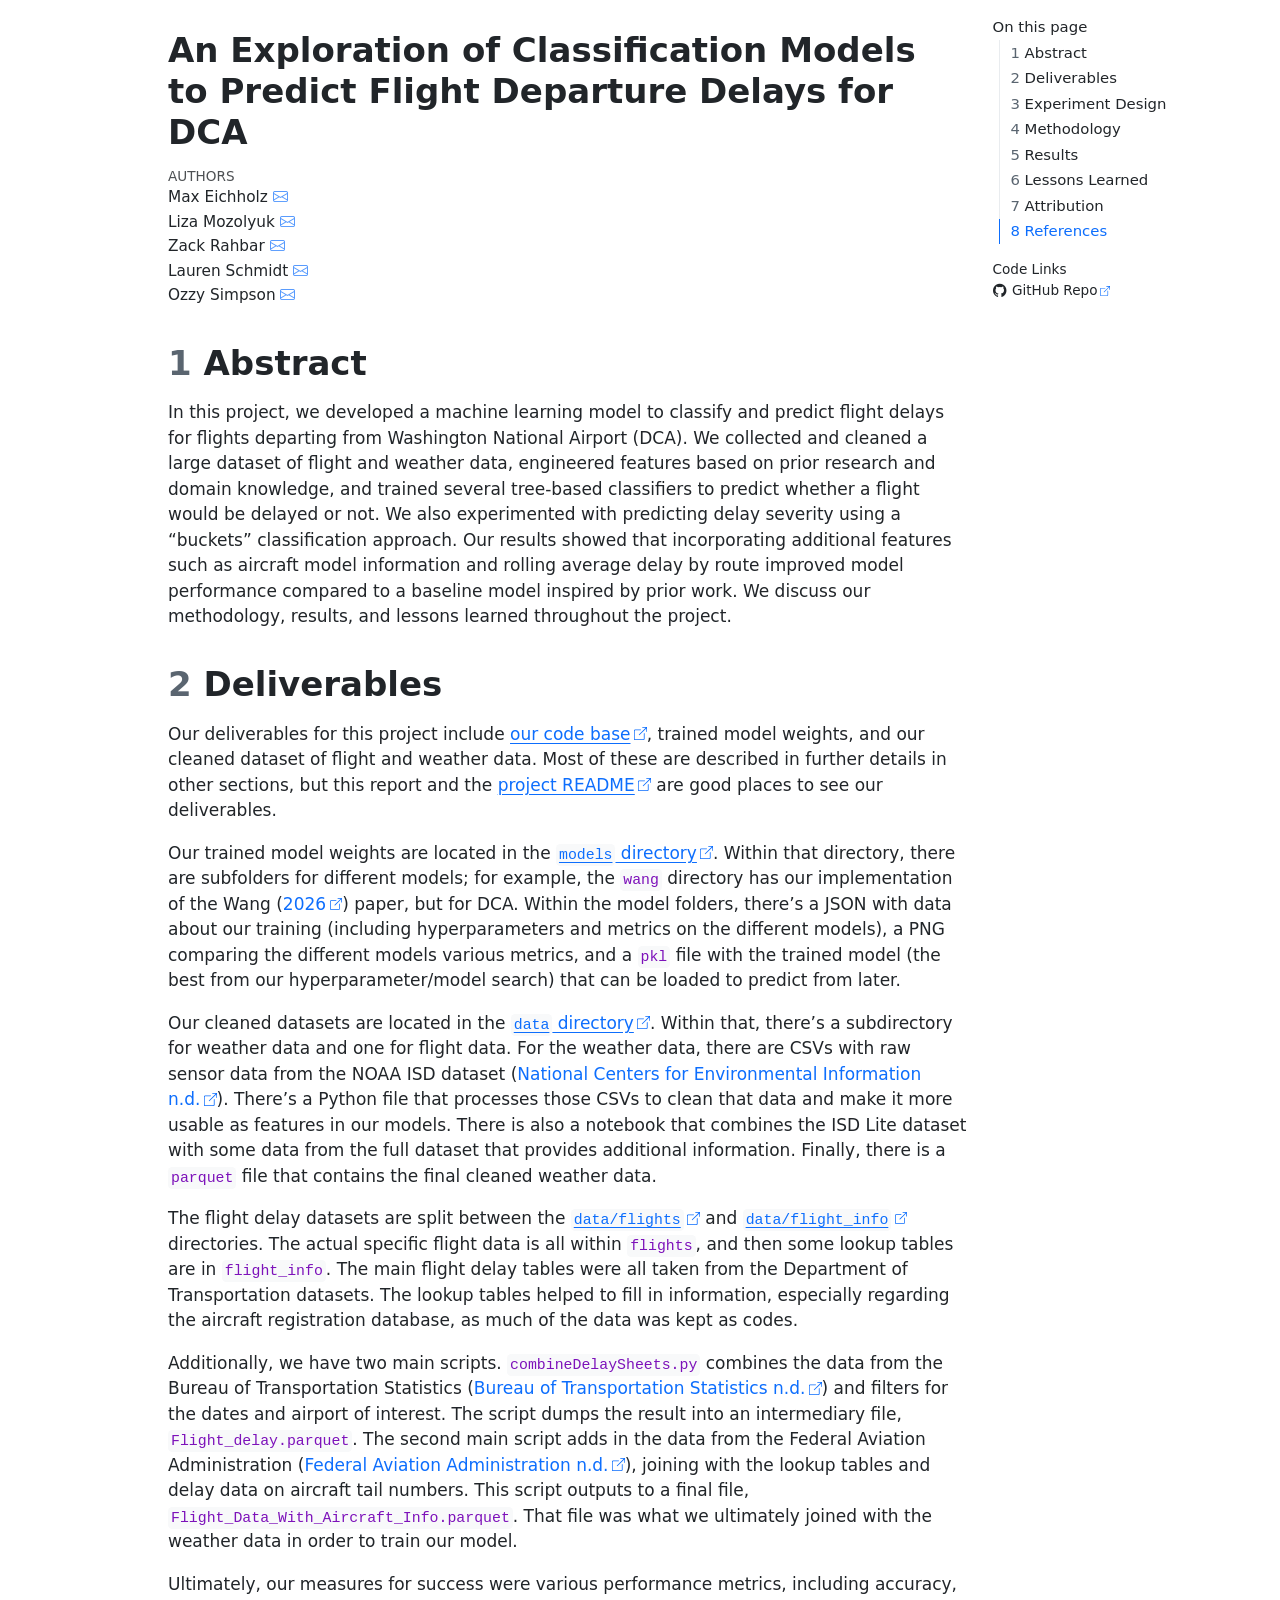
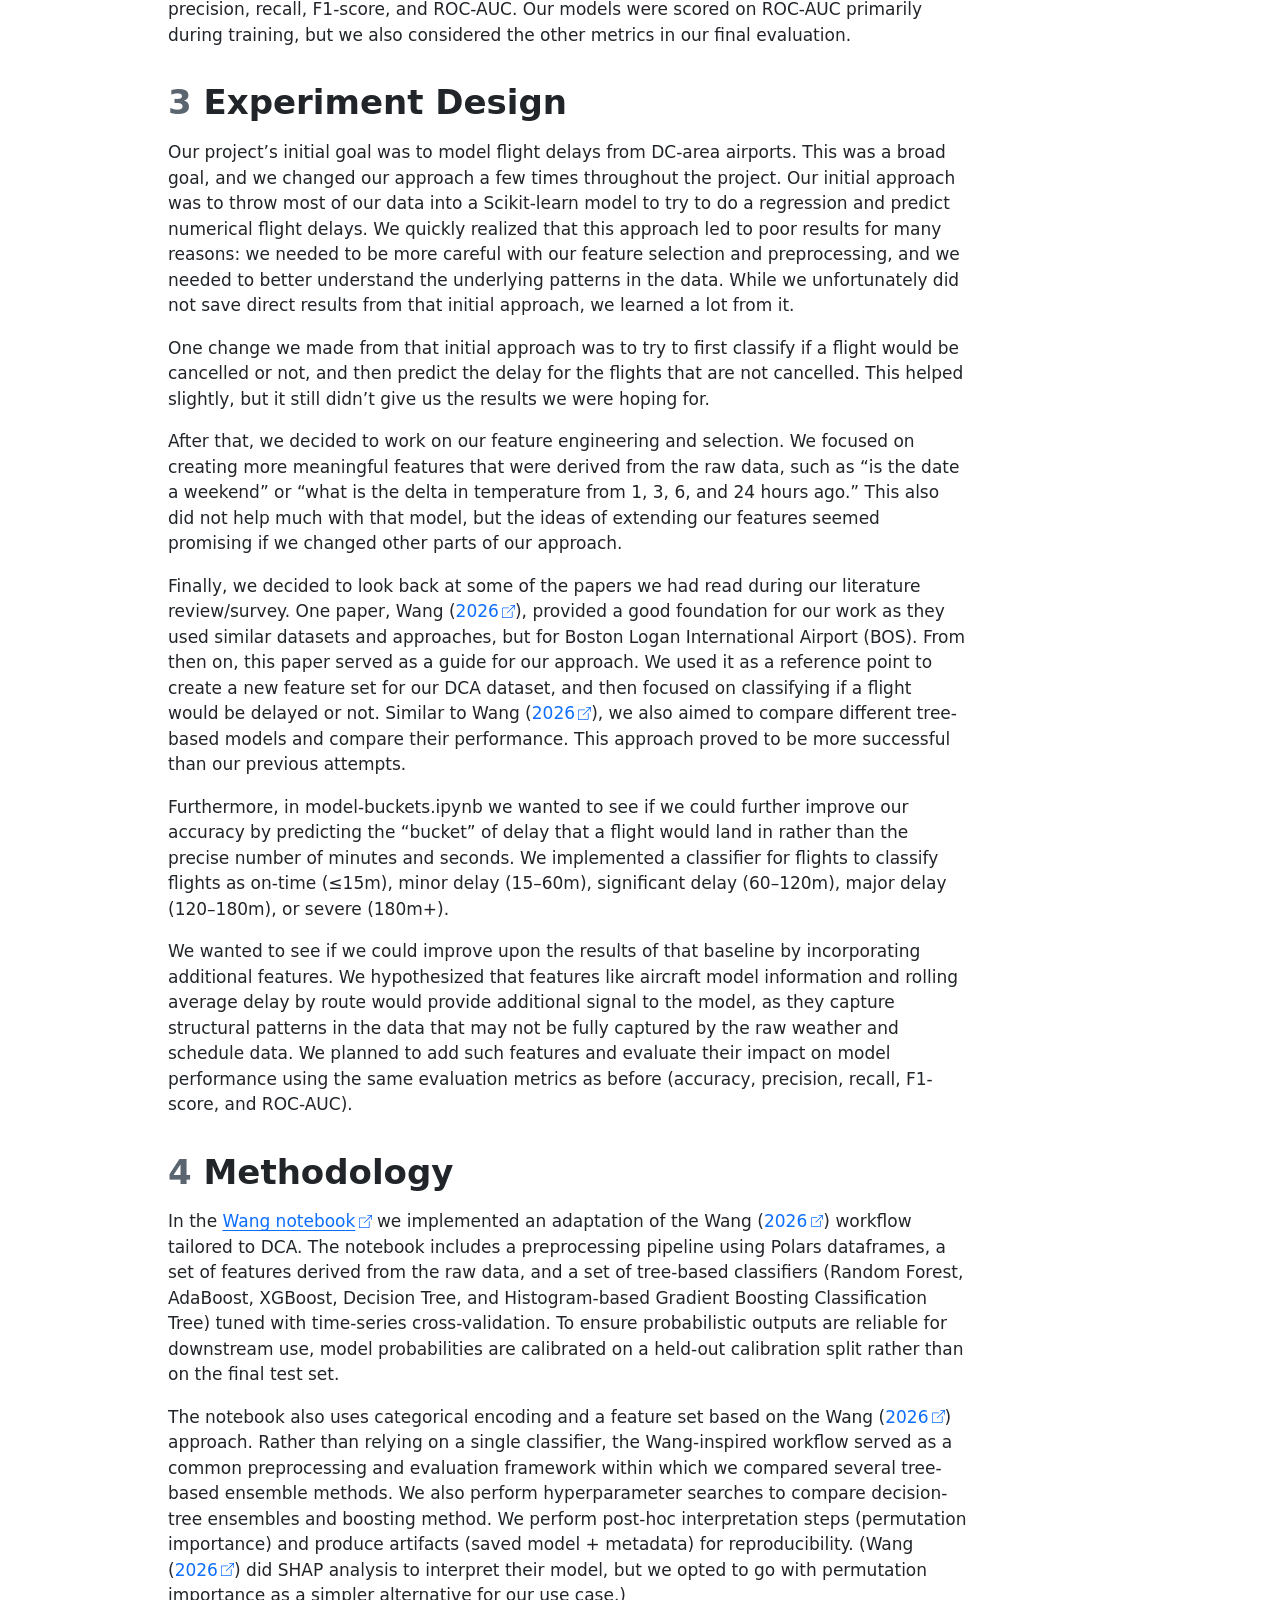
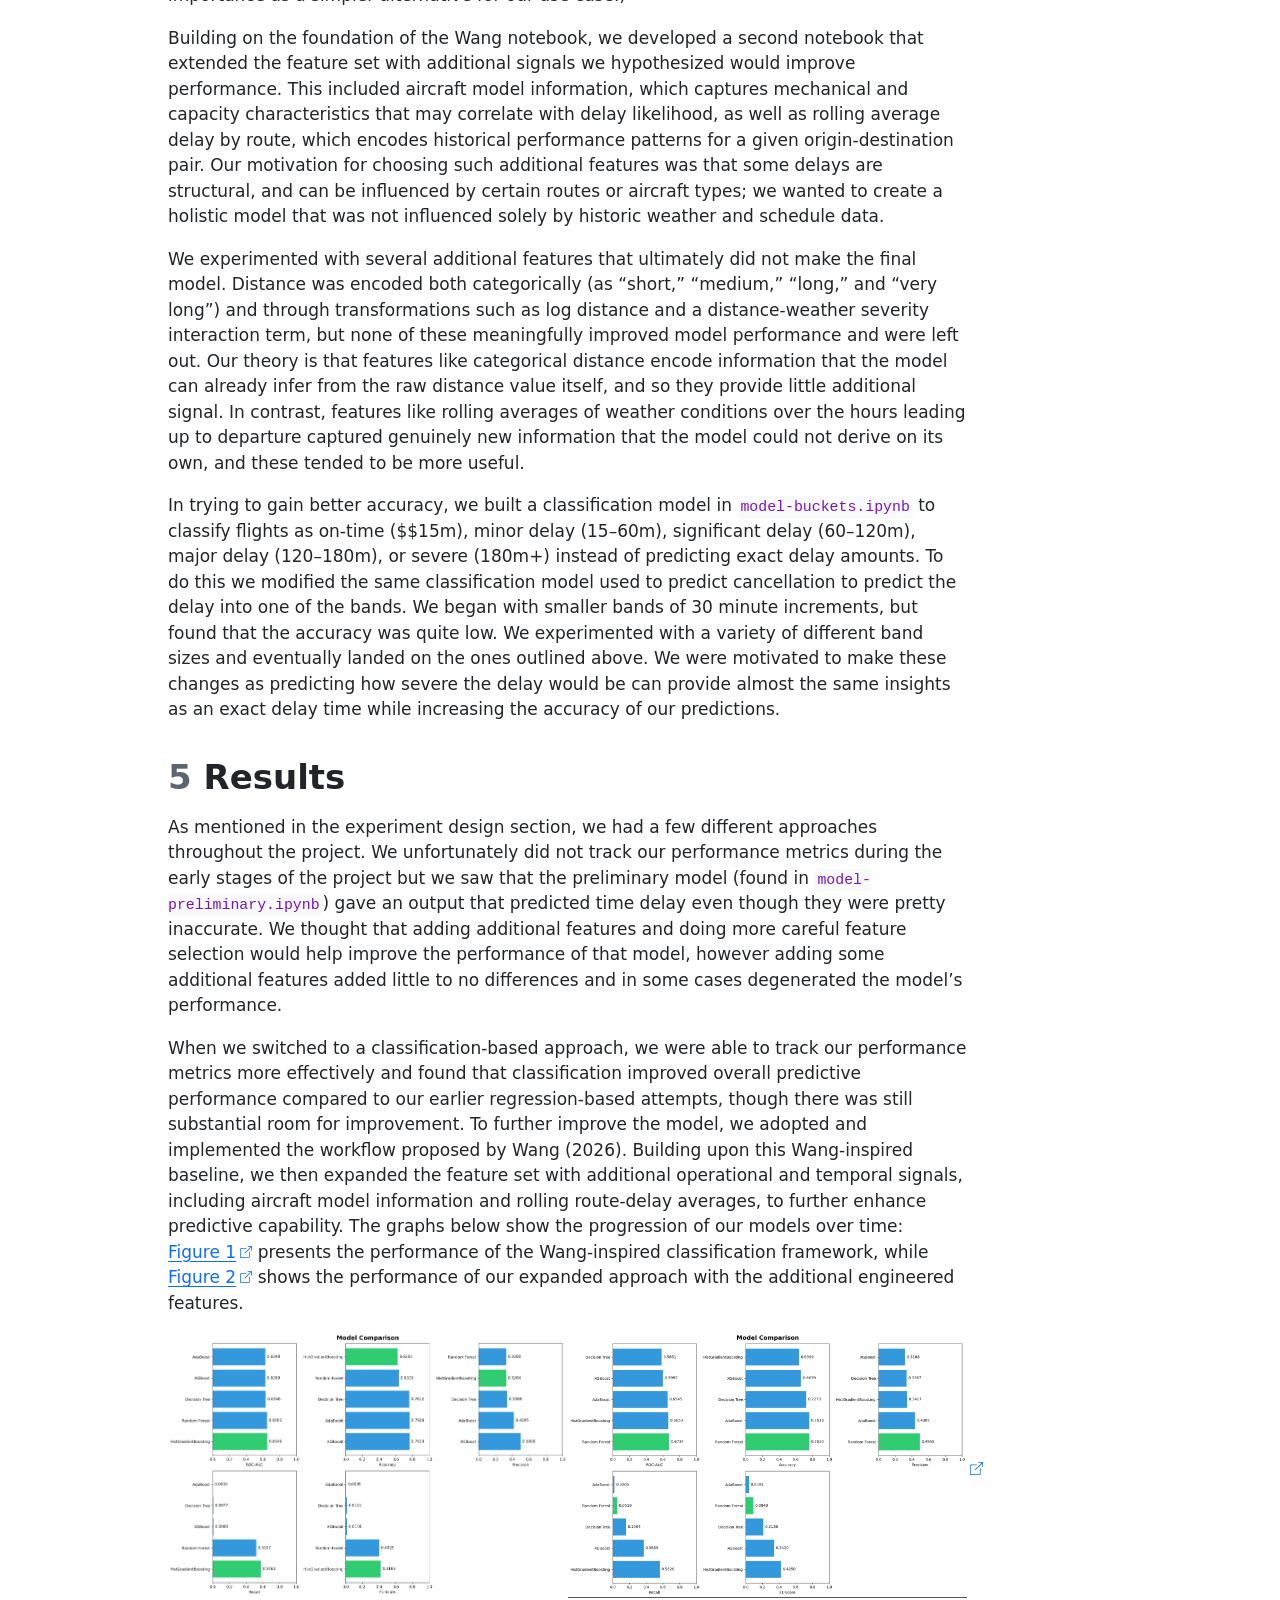
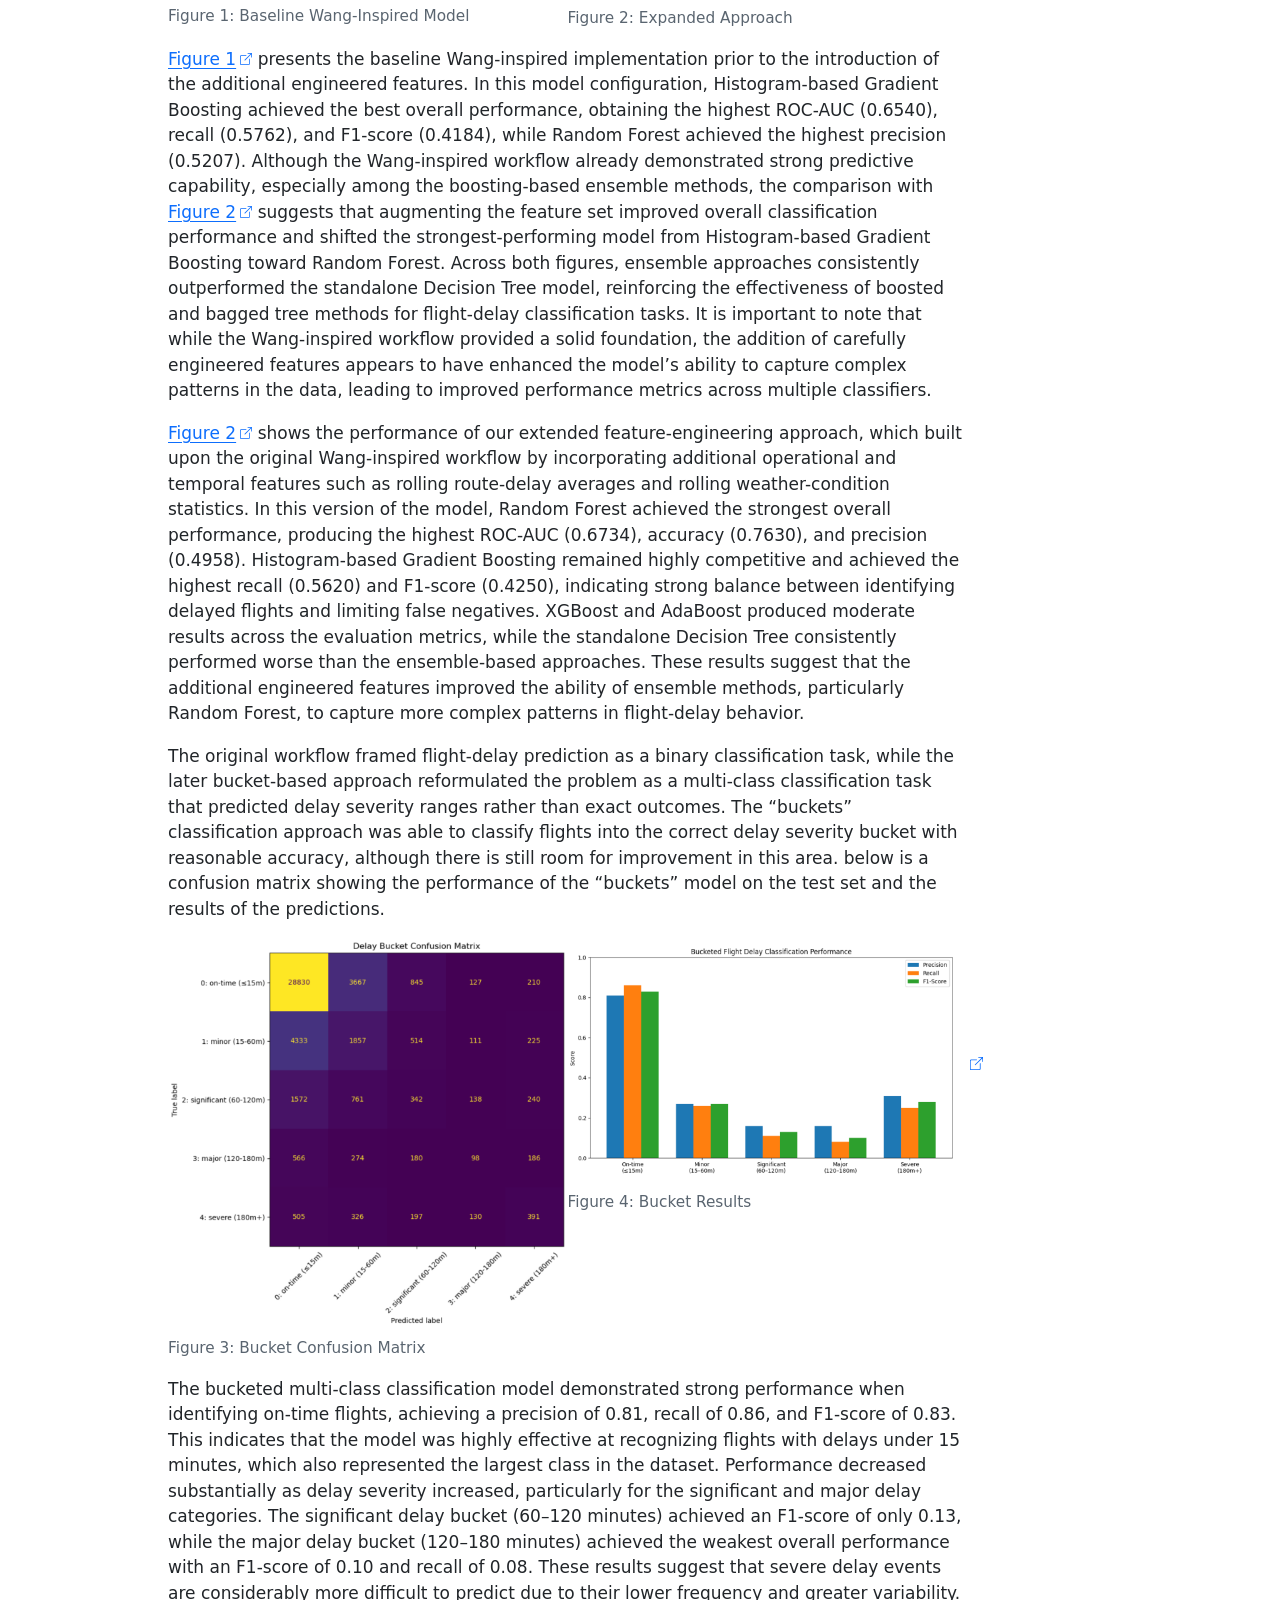
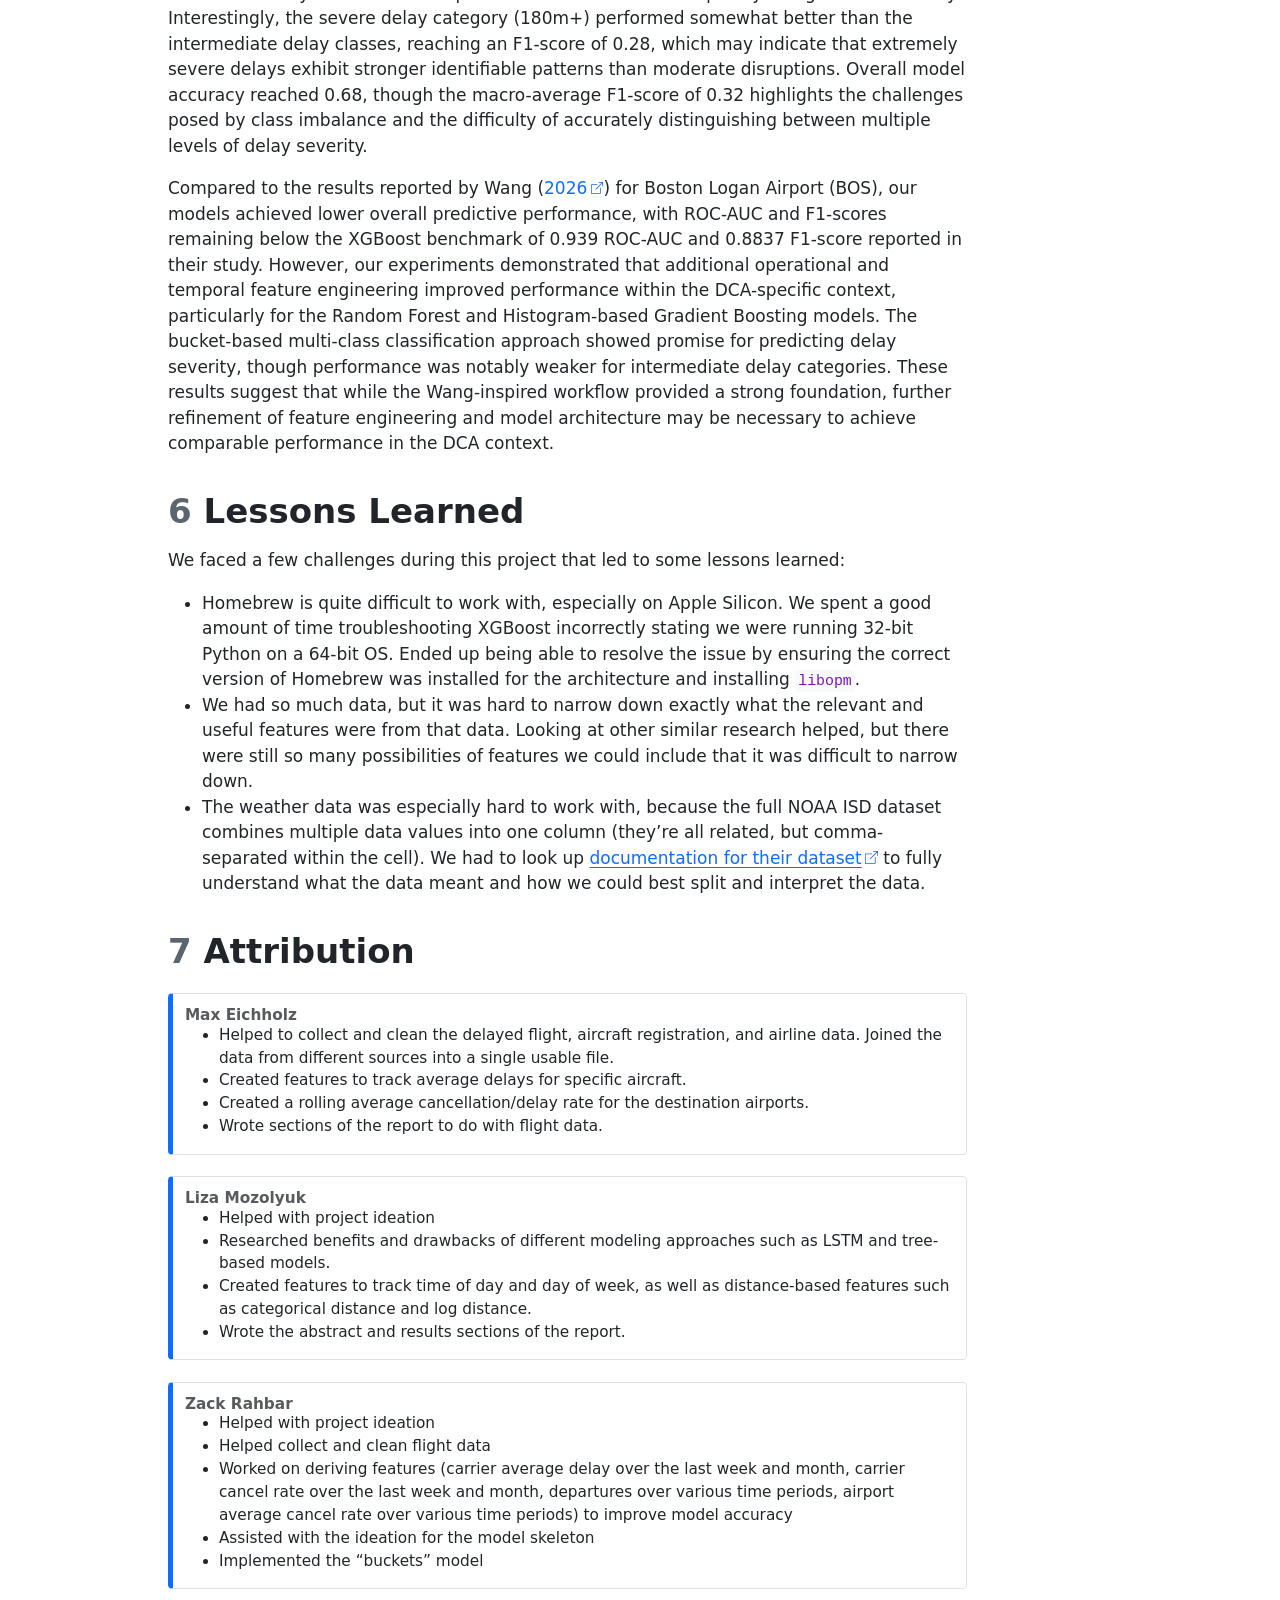
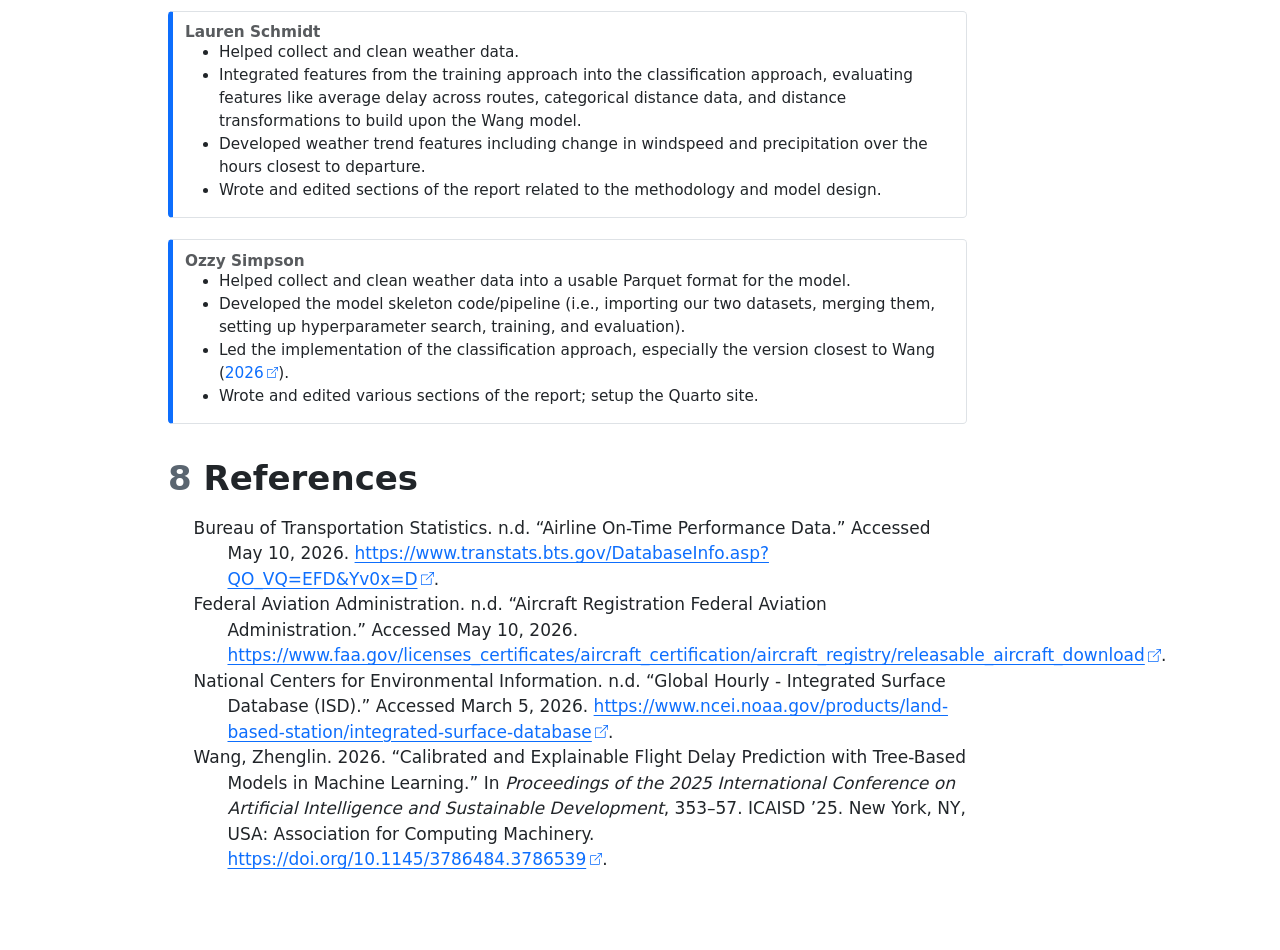
==== commit 2cb0801c: "Report formatting fixes" ====
--- a/docs/Report.html
+++ b/docs/Report.html
@@ -2,7 +2,7 @@
 <html xmlns="http://www.w3.org/1999/xhtml" lang="en" xml:lang="en"><head>
 
 <meta charset="utf-8">
-<meta name="generator" content="quarto-1.9.37">
+<meta name="generator" content="quarto-1.4.553">
 
 <meta name="viewport" content="width=device-width, initial-scale=1.0, user-scalable=yes">
 
@@ -12,11 +12,8 @@
 <meta name="author" content="Lauren Schmidt">
 <meta name="author" content="Ozzy Simpson">
 
-<title>An Exploration of Classification Models to Predict Flight Departure Delays for DCA – Report</title>
+<title>Report - An Exploration of Classification Models to Predict Flight Departure Delays for DCA</title>
 <style>
-/* Default styles provided by pandoc.
-** See https://pandoc.org/MANUAL.html#variables-for-html for config info.
-*/
 code{white-space: pre-wrap;}
 span.smallcaps{font-variant: small-caps;}
 div.columns{display: flex; gap: min(4vw, 1.5em);}
@@ -32,6 +29,7 @@
 div.csl-bib-body { }
 div.csl-entry {
   clear: both;
+  margin-bottom: 0em;
 }
 .hanging-indent div.csl-entry {
   margin-left:2em;
@@ -56,16 +54,18 @@
 <script src="site_libs/quarto-search/fuse.min.js"></script>
 <script src="site_libs/quarto-search/quarto-search.js"></script>
 <meta name="quarto:offset" content="./">
-<script src="site_libs/quarto-html/quarto.js" type="module"></script>
-<script src="site_libs/quarto-html/tabsets/tabsets.js" type="module"></script>
+<script src="site_libs/quarto-html/quarto.js"></script>
 <script src="site_libs/quarto-html/popper.min.js"></script>
 <script src="site_libs/quarto-html/tippy.umd.min.js"></script>
 <script src="site_libs/quarto-html/anchor.min.js"></script>
 <link href="site_libs/quarto-html/tippy.css" rel="stylesheet">
-<link href="site_libs/quarto-html/quarto-syntax-highlighting-7f8f88aac4f3542376d5c11b86a4c14d.css" rel="stylesheet" id="quarto-text-highlighting-styles">
+<link href="site_libs/quarto-html/quarto-syntax-highlighting.css" rel="stylesheet" id="quarto-text-highlighting-styles">
 <script src="site_libs/bootstrap/bootstrap.min.js"></script>
 <link href="site_libs/bootstrap/bootstrap-icons.css" rel="stylesheet">
-<link href="site_libs/bootstrap/bootstrap-13cecb9e724b48f3eba69a2905859c2c.min.css" rel="stylesheet" append-hash="true" id="quarto-bootstrap" data-mode="light">
+<link href="site_libs/bootstrap/bootstrap.min.css" rel="stylesheet" id="quarto-bootstrap" data-mode="light">
+<script src="site_libs/quarto-contrib/glightbox/glightbox.min.js"></script>
+<link href="site_libs/quarto-contrib/glightbox/glightbox.min.css" rel="stylesheet">
+<link href="site_libs/quarto-contrib/glightbox/lightbox.css" rel="stylesheet">
 <script id="quarto-search-options" type="application/json">{
   "location": "sidebar",
   "copy-button": false,
@@ -98,7 +98,7 @@
 
 </head>
 
-<body class="quarto-light">
+<body>
 
 <div id="quarto-search-results"></div>
 <!-- content -->
@@ -155,15 +155,15 @@
 
 <section id="abstract" class="level1" data-number="1">
 <h1 data-number="1"><span class="header-section-number">1</span> Abstract</h1>
-<p>In this project, we developed a machine learning model to classify and predict flight delays for flights departing from Washintion National Airport (DCA). We collected and cleaned a large dataset of flight and weather data, engineered features based on prior research and domain knowledge, and trained several tree-based classifiers to predict whether a flight would be delayed or not. We also experimented with predicting delay severity using a “buckets” classification approach. Our results showed that incorporating additional features such as aircraft model information and rolling average delay by route improved model performance compared to a baseline model inspired by prior work. We discuss our methodology, results, and lessons learned throughout the project.</p>
+<p>In this project, we developed a machine learning model to classify and predict flight delays for flights departing from Washington National Airport (DCA). We collected and cleaned a large dataset of flight and weather data, engineered features based on prior research and domain knowledge, and trained several tree-based classifiers to predict whether a flight would be delayed or not. We also experimented with predicting delay severity using a “buckets” classification approach. Our results showed that incorporating additional features such as aircraft model information and rolling average delay by route improved model performance compared to a baseline model inspired by prior work. We discuss our methodology, results, and lessons learned throughout the project.</p>
 </section>
 <section id="deliverables" class="level1" data-number="2">
 <h1 data-number="2"><span class="header-section-number">2</span> Deliverables</h1>
 <p>Our deliverables for this project include <a href="https://github.com/GW-ML-Flight/Flight-Delay">our code base</a>, trained model weights, and our cleaned dataset of flight and weather data. Most of these are described in further details in other sections, but this report and the <a href="https://github.com/GW-ML-Flight/Flight-Delay/blob/main/README.md">project README</a> are good places to see our deliverables.</p>
 <p>Our trained model weights are located in the <a href="https://github.com/GW-ML-Flight/Flight-Delay/tree/main/models"><code>models</code> directory</a>. Within that directory, there are subfolders for different models; for example, the <code>wang</code> directory has our implementation of the <span class="citation" data-cites="wangCalibratedExplainableFlight2026">Wang (<a href="#ref-wangCalibratedExplainableFlight2026" role="doc-biblioref">2026</a>)</span> paper, but for DCA. Within the model folders, there’s a JSON with data about our training (including hyperparameters and metrics on the different models), a PNG comparing the different models various metrics, and a <code>pkl</code> file with the trained model (the best from our hyperparameter/model search) that can be loaded to predict from later.</p>
-<p>Our cleaned datasets are located in the <a href="https://github.com/GW-ML-Flight/Flight-Delay/tree/main/data"><code>data</code> directory</a>. Within that, there’s a subdirectory for weather data and one for flight data. For the weather data, there are CSVs with raw sensor data from the NOAA ISD dataset <span class="citation" data-cites="nationalcentersforenvironmentalinformationGlobalHourlyIntegrated">(<a href="#ref-nationalcentersforenvironmentalinformationGlobalHourlyIntegrated" role="doc-biblioref">National Centers for Environmental Information, n.d.</a>)</span>. There’s a Python file that processes those CSVs to clean that data and make it more usable as features in our models. There is also a notebook that combines the ISD Lite dataset with some data from the full dataset that provides additional information. Finally, there is a <code>parquet</code> file that contains the final cleaned weather data.</p>
+<p>Our cleaned datasets are located in the <a href="https://github.com/GW-ML-Flight/Flight-Delay/tree/main/data"><code>data</code> directory</a>. Within that, there’s a subdirectory for weather data and one for flight data. For the weather data, there are CSVs with raw sensor data from the NOAA ISD dataset <span class="citation" data-cites="nationalcentersforenvironmentalinformationGlobalHourlyIntegrated">(<a href="#ref-nationalcentersforenvironmentalinformationGlobalHourlyIntegrated" role="doc-biblioref">National Centers for Environmental Information n.d.</a>)</span>. There’s a Python file that processes those CSVs to clean that data and make it more usable as features in our models. There is also a notebook that combines the ISD Lite dataset with some data from the full dataset that provides additional information. Finally, there is a <code>parquet</code> file that contains the final cleaned weather data.</p>
 <p>The flight delay datasets are split between the <a href="https://github.com/GW-ML-Flight/Flight-Delay/tree/main/data/flights"><code>data/flights</code></a> and <a href="https://github.com/GW-ML-Flight/Flight-Delay/tree/main/data/flight_info"><code>data/flight_info</code></a> directories. The actual specific flight data is all within <code>flights</code>, and then some lookup tables are in <code>flight_info</code>. The main flight delay tables were all taken from the Department of Transportation datasets. The lookup tables helped to fill in information, especially regarding the aircraft registration database, as much of the data was kept as codes.</p>
-<p>Additionally, we have two main scripts. <code>combineDelaySheets.py</code> combines the data from the Bureau of Transportation Statistics <span class="citation" data-cites="bureau_of_transportation_statistics_airline_nodate">(<a href="#ref-bureau_of_transportation_statistics_airline_nodate" role="doc-biblioref">Bureau of Transportation Statistics, n.d.</a>)</span> and filters for the dates and airport of interest. The script dumps the result into an intermediary file, <code>Flight_delay.parquet</code>. The second main script adds in the data from the Federal Aviation Administration <span class="citation" data-cites="department_of_transportation_aircraft_nodate">(<a href="#ref-department_of_transportation_aircraft_nodate" role="doc-biblioref">Federal Aviation Administration, n.d.</a>)</span>, joining with the lookup tables and delay data on aircraft tail numbers. This script outputs to a final file, <code>Flight_Data_With_Aircraft_Info.parquet</code>. That file was what we ultimately joined with the weather data in order to train our model.</p>
+<p>Additionally, we have two main scripts. <code>combineDelaySheets.py</code> combines the data from the Bureau of Transportation Statistics <span class="citation" data-cites="bureau_of_transportation_statistics_airline_nodate">(<a href="#ref-bureau_of_transportation_statistics_airline_nodate" role="doc-biblioref">Bureau of Transportation Statistics n.d.</a>)</span> and filters for the dates and airport of interest. The script dumps the result into an intermediary file, <code>Flight_delay.parquet</code>. The second main script adds in the data from the Federal Aviation Administration <span class="citation" data-cites="department_of_transportation_aircraft_nodate">(<a href="#ref-department_of_transportation_aircraft_nodate" role="doc-biblioref">Federal Aviation Administration n.d.</a>)</span>, joining with the lookup tables and delay data on aircraft tail numbers. This script outputs to a final file, <code>Flight_Data_With_Aircraft_Info.parquet</code>. That file was what we ultimately joined with the weather data in order to train our model.</p>
 <p>Ultimately, our measures for success were various performance metrics, including accuracy, precision, recall, F1-score, and ROC-AUC. Our models were scored on ROC-AUC primarily during training, but we also considered the other metrics in our final evaluation.</p>
 </section>
 <section id="experiment-design" class="level1" data-number="3">
@@ -181,45 +181,61 @@
 <p>The notebook also uses categorical encoding and a feature set based on the <span class="citation" data-cites="wangCalibratedExplainableFlight2026">Wang (<a href="#ref-wangCalibratedExplainableFlight2026" role="doc-biblioref">2026</a>)</span> approach. Rather than relying on a single classifier, the Wang-inspired workflow served as a common preprocessing and evaluation framework within which we compared several tree-based ensemble methods. We also perform hyperparameter searches to compare decision-tree ensembles and boosting method. We perform post-hoc interpretation steps (permutation importance) and produce artifacts (saved model + metadata) for reproducibility. (<span class="citation" data-cites="wangCalibratedExplainableFlight2026">Wang (<a href="#ref-wangCalibratedExplainableFlight2026" role="doc-biblioref">2026</a>)</span> did SHAP analysis to interpret their model, but we opted to go with permutation importance as a simpler alternative for our use case.)</p>
 <p>Building on the foundation of the Wang notebook, we developed a second notebook that extended the feature set with additional signals we hypothesized would improve performance. This included aircraft model information, which captures mechanical and capacity characteristics that may correlate with delay likelihood, as well as rolling average delay by route, which encodes historical performance patterns for a given origin-destination pair. Our motivation for choosing such additional features was that some delays are structural, and can be influenced by certain routes or aircraft types; we wanted to create a holistic model that was not influenced solely by historic weather and schedule data.</p>
 <p>We experimented with several additional features that ultimately did not make the final model. Distance was encoded both categorically (as “short,” “medium,” “long,” and “very long”) and through transformations such as log distance and a distance-weather severity interaction term, but none of these meaningfully improved model performance and were left out. Our theory is that features like categorical distance encode information that the model can already infer from the raw distance value itself, and so they provide little additional signal. In contrast, features like rolling averages of weather conditions over the hours leading up to departure captured genuinely new information that the model could not derive on its own, and these tended to be more useful.</p>
-<p>In trying to gain better accuracy, we built a classification model in model-buckets.ipynb to classify flights as on-time (≤15m), minor delay (15–60m), significant delay (60–120m), major delay (120–180m), or severe (180m+) instead of predicting exact delay amounts. To do this we modified the same classification model used to predict cancellation to predict the delay into one of the bands. We began with smaller bands of 30 minute increments, but found that the accuracy was quite low. We experimented with a variety of different band sizes and eventally landed on the ones outlined above. We were motivated to make these changes as predicting how severe the delay would be can provide almost the same insights as an exact delay time while increasing the accuracy of our predictions.</p>
+<p>In trying to gain better accuracy, we built a classification model in <code>model-buckets.ipynb</code> to classify flights as on-time ($$15m), minor delay (15–60m), significant delay (60–120m), major delay (120–180m), or severe (180m+) instead of predicting exact delay amounts. To do this we modified the same classification model used to predict cancellation to predict the delay into one of the bands. We began with smaller bands of 30 minute increments, but found that the accuracy was quite low. We experimented with a variety of different band sizes and eventually landed on the ones outlined above. We were motivated to make these changes as predicting how severe the delay would be can provide almost the same insights as an exact delay time while increasing the accuracy of our predictions.</p>
 </section>
 <section id="results" class="level1" data-number="5">
 <h1 data-number="5"><span class="header-section-number">5</span> Results</h1>
 <p>As mentioned in the experiment design section, we had a few different approaches throughout the project. We unfortunately did not track our performance metrics during the early stages of the project but we saw that the preliminary model (found in <code>model-preliminary.ipynb</code>) gave an output that predicted time delay even though they were pretty inaccurate. We thought that adding additional features and doing more careful feature selection would help improve the performance of that model, however adding some additional features added little to no differences and in some cases degenerated the model’s performance.</p>
-<p>When we switched to a classification-based approach, we were able to track our performance metrics more effectively and found that classification improved overall predictive performance compared to our earlier regression-based attempts, though there was still substantial room for improvement. To further improve the model, we adopted and implemented the workflow proposed by Wang (2026). Building upon this Wang-inspired baseline, we then expanded the feature set with additional operational and temporal signals, including aircraft model information and rolling route-delay averages, to further enhance predictive capability. The graphs below show the progression of our models over time: Figure 1 presents the performance of the Wang-inspired classification framework, while Figure 2 shows the performance of our expanded approach with the additional engineered features.</p>
+<p>When we switched to a classification-based approach, we were able to track our performance metrics more effectively and found that classification improved overall predictive performance compared to our earlier regression-based attempts, though there was still substantial room for improvement. To further improve the model, we adopted and implemented the workflow proposed by Wang (2026). Building upon this Wang-inspired baseline, we then expanded the feature set with additional operational and temporal signals, including aircraft model information and rolling route-delay averages, to further enhance predictive capability. The graphs below show the progression of our models over time: <a href="#fig-wang-metrics" class="quarto-xref">Figure&nbsp;1</a> presents the performance of the Wang-inspired classification framework, while <a href="#fig-expanded-metrics" class="quarto-xref">Figure&nbsp;2</a> shows the performance of our expanded approach with the additional engineered features.</p>
 <div class="columns">
 <div class="column" style="width:50%;">
-<div class="quarto-figure quarto-figure-center">
-<figure class="figure">
-<p><img src="../images/metrics.png" class="img-fluid figure-img" style="width:120.0%"></p>
-<figcaption>Figure 1: Baseline Wang-Inspired Model</figcaption>
+<div id="fig-wang-metrics" class="quarto-figure quarto-figure-center quarto-float anchored">
+<figure class="quarto-float quarto-float-fig figure">
+<div aria-describedby="fig-wang-metrics-caption-0ceaefa1-69ba-4598-a22c-09a6ac19f8ca">
+<a href="images/metrics.png" class="lightbox" data-gallery="quarto-lightbox-gallery-1" data-glightbox="description: .lightbox-desc-1"><img src="images/metrics.png" class="img-fluid figure-img" style="width:100.0%"></a>
+</div>
+<figcaption class="quarto-float-caption-bottom quarto-float-caption quarto-float-fig" id="fig-wang-metrics-caption-0ceaefa1-69ba-4598-a22c-09a6ac19f8ca">
+Figure&nbsp;1: Baseline Wang-Inspired Model
+</figcaption>
 </figure>
 </div>
 </div><div class="column" style="width:50%;">
-<div class="quarto-figure quarto-figure-center">
-<figure class="figure">
-<p><img src="../images/prev-metrics.png" class="img-fluid figure-img" style="width:120.0%"></p>
-<figcaption>Figure 2: Expanded Approach</figcaption>
+<div id="fig-expanded-metrics" class="quarto-figure quarto-figure-center quarto-float anchored">
+<figure class="quarto-float quarto-float-fig figure">
+<div aria-describedby="fig-expanded-metrics-caption-0ceaefa1-69ba-4598-a22c-09a6ac19f8ca">
+<a href="images/prev-metrics.png" class="lightbox" data-gallery="quarto-lightbox-gallery-2" data-glightbox="description: .lightbox-desc-2"><img src="images/prev-metrics.png" class="img-fluid figure-img" style="width:100.0%"></a>
+</div>
+<figcaption class="quarto-float-caption-bottom quarto-float-caption quarto-float-fig" id="fig-expanded-metrics-caption-0ceaefa1-69ba-4598-a22c-09a6ac19f8ca">
+Figure&nbsp;2: Expanded Approach
+</figcaption>
 </figure>
 </div>
 </div>
 </div>
-<p>Figure 1 presents the baseline Wang-inspired implementation prior to the introduction of the additional engineered features. In this model configuration, Histogram-based Gradient Boosting achieved the best overall performance, obtaining the highest ROC-AUC (0.6540), recall (0.5762), and F1-score (0.4184), while Random Forest achieved the highest precision (0.5207). Although the Wang-inspired workflow already demonstrated strong predictive capability, especially among the boosting-based ensemble methods, the comparison with Figure 2 suggests that augmenting the feature set improved overall classification performance and shifted the strongest-performing model from Histogram-based Gradient Boosting toward Random Forest. Across both figures, ensemble approaches consistently outperformed the standalone Decision Tree model, reinforcing the effectiveness of boosted and bagged tree methods for flight-delay classification tasks. It is important to note that while the Wang-inspired workflow provided a solid foundation, the addition of carefully engineered features appears to have enhanced the model’s ability to capture complex patterns in the data, leading to improved performance metrics across multiple classifiers.</p>
-<p>Figure 2 shows the performance of our extended feature-engineering approach, which built upon the original Wang-inspired workflow by incorporating additional operational and temporal features such as rolling route-delay averages and rolling weather-condition statistics. In this version of the model, Random Forest achieved the strongest overall performance, producing the highest ROC-AUC (0.6734), accuracy (0.7630), and precision (0.4958). Histogram-based Gradient Boosting remained highly competitive and achieved the highest recall (0.5620) and F1-score (0.4250), indicating strong balance between identifying delayed flights and limiting false negatives. XGBoost and AdaBoost produced moderate results across the evaluation metrics, while the standalone Decision Tree consistently performed worse than the ensemble-based approaches. These results suggest that the additional engineered features improved the ability of ensemble methods, particularly Random Forest, to capture more complex patterns in flight-delay behavior.</p>
+<p><a href="#fig-wang-metrics" class="quarto-xref">Figure&nbsp;1</a> presents the baseline Wang-inspired implementation prior to the introduction of the additional engineered features. In this model configuration, Histogram-based Gradient Boosting achieved the best overall performance, obtaining the highest ROC-AUC (0.6540), recall (0.5762), and F1-score (0.4184), while Random Forest achieved the highest precision (0.5207). Although the Wang-inspired workflow already demonstrated strong predictive capability, especially among the boosting-based ensemble methods, the comparison with <a href="#fig-expanded-metrics" class="quarto-xref">Figure&nbsp;2</a> suggests that augmenting the feature set improved overall classification performance and shifted the strongest-performing model from Histogram-based Gradient Boosting toward Random Forest. Across both figures, ensemble approaches consistently outperformed the standalone Decision Tree model, reinforcing the effectiveness of boosted and bagged tree methods for flight-delay classification tasks. It is important to note that while the Wang-inspired workflow provided a solid foundation, the addition of carefully engineered features appears to have enhanced the model’s ability to capture complex patterns in the data, leading to improved performance metrics across multiple classifiers.</p>
+<p><a href="#fig-expanded-metrics" class="quarto-xref">Figure&nbsp;2</a> shows the performance of our extended feature-engineering approach, which built upon the original Wang-inspired workflow by incorporating additional operational and temporal features such as rolling route-delay averages and rolling weather-condition statistics. In this version of the model, Random Forest achieved the strongest overall performance, producing the highest ROC-AUC (0.6734), accuracy (0.7630), and precision (0.4958). Histogram-based Gradient Boosting remained highly competitive and achieved the highest recall (0.5620) and F1-score (0.4250), indicating strong balance between identifying delayed flights and limiting false negatives. XGBoost and AdaBoost produced moderate results across the evaluation metrics, while the standalone Decision Tree consistently performed worse than the ensemble-based approaches. These results suggest that the additional engineered features improved the ability of ensemble methods, particularly Random Forest, to capture more complex patterns in flight-delay behavior.</p>
 <p>The original workflow framed flight-delay prediction as a binary classification task, while the later bucket-based approach reformulated the problem as a multi-class classification task that predicted delay severity ranges rather than exact outcomes. The “buckets” classification approach was able to classify flights into the correct delay severity bucket with reasonable accuracy, although there is still room for improvement in this area. below is a confusion matrix showing the performance of the “buckets” model on the test set and the results of the predictions.</p>
 <div class="columns">
 <div class="column" style="width:50%;">
-<div class="quarto-figure quarto-figure-center">
-<figure class="figure">
-<p><img src="../images/confusion_matrix.png" class="img-fluid figure-img" style="width:120.0%"></p>
-<figcaption>Figure 3: Bucket Confusion Matrix</figcaption>
+<div id="fig-confusion" class="quarto-figure quarto-figure-center quarto-float anchored">
+<figure class="quarto-float quarto-float-fig figure">
+<div aria-describedby="fig-confusion-caption-0ceaefa1-69ba-4598-a22c-09a6ac19f8ca">
+<a href="images/confusion_matrix.png" class="lightbox" data-gallery="quarto-lightbox-gallery-3" data-glightbox="description: .lightbox-desc-3"><img src="images/confusion_matrix.png" class="img-fluid figure-img" style="width:100.0%"></a>
+</div>
+<figcaption class="quarto-float-caption-bottom quarto-float-caption quarto-float-fig" id="fig-confusion-caption-0ceaefa1-69ba-4598-a22c-09a6ac19f8ca">
+Figure&nbsp;3: Bucket Confusion Matrix
+</figcaption>
 </figure>
 </div>
 </div><div class="column" style="width:50%;">
-<div class="quarto-figure quarto-figure-center">
-<figure class="figure">
-<p><img src="../images/buckets-results.png" class="img-fluid figure-img" style="width:120.0%"></p>
-<figcaption>Figure 4: Bucket Results</figcaption>
+<div id="fig-buckets" class="quarto-figure quarto-figure-center quarto-float anchored">
+<figure class="quarto-float quarto-float-fig figure">
+<div aria-describedby="fig-buckets-caption-0ceaefa1-69ba-4598-a22c-09a6ac19f8ca">
+<a href="images/buckets-results.png" class="lightbox" data-gallery="quarto-lightbox-gallery-4" data-glightbox="description: .lightbox-desc-4"><img src="images/buckets-results.png" class="img-fluid figure-img" style="width:100.0%"></a>
+</div>
+<figcaption class="quarto-float-caption-bottom quarto-float-caption quarto-float-fig" id="fig-buckets-caption-0ceaefa1-69ba-4598-a22c-09a6ac19f8ca">
+Figure&nbsp;4: Bucket Results
+</figcaption>
 </figure>
 </div>
 </div>
@@ -231,31 +247,27 @@
 <h1 data-number="6"><span class="header-section-number">6</span> Lessons Learned</h1>
 <p>We faced a few challenges during this project that led to some lessons learned:</p>
 <ul>
-<li><p>Homebrew is quite difficult to work with, especially on Apple Silicon. We spent a good amount of time troubleshooting XGBoost incorrectly stating we were running 32-bit Python on a 64-bit OS. Ended up being able to resolve the issue by ensuring the correct version of Homebrew was installed for the architecture and installing <code>libopm</code>.</p></li>
-<li><p>We had so much data, but it was hard to narrow down exactly what the relevant and useful features were from that data. Looking at other similar research helped, but there were still so many possibilities of features we could include that it was difficult to narrow down.</p></li>
-<li><p>The weather data was especially hard to work with, because the full NOAA ISD dataset combines multiple data values into one column (they’re all related, but comma-separated within the cell). We had to look up <a href="https://www.ncei.noaa.gov/pub/data/noaa/isd-format-document.docx">documentation for their dataset</a> to fully understand what the data meant and how we could best split and interpret the data.</p></li>
+<li>Homebrew is quite difficult to work with, especially on Apple Silicon. We spent a good amount of time troubleshooting XGBoost incorrectly stating we were running 32-bit Python on a 64-bit OS. Ended up being able to resolve the issue by ensuring the correct version of Homebrew was installed for the architecture and installing <code>libopm</code>.</li>
+<li>We had so much data, but it was hard to narrow down exactly what the relevant and useful features were from that data. Looking at other similar research helped, but there were still so many possibilities of features we could include that it was difficult to narrow down.</li>
+<li>The weather data was especially hard to work with, because the full NOAA ISD dataset combines multiple data values into one column (they’re all related, but comma-separated within the cell). We had to look up <a href="https://www.ncei.noaa.gov/pub/data/noaa/isd-format-document.docx">documentation for their dataset</a> to fully understand what the data meant and how we could best split and interpret the data.</li>
 </ul>
 </section>
 <section id="attribution" class="level1" data-number="7">
 <h1 data-number="7"><span class="header-section-number">7</span> Attribution</h1>
-<blockquote class="blockquote">
-<p>What did each team member do?</p>
-</blockquote>
 <div class="callout callout-style-simple callout-note no-icon callout-titled">
 <div class="callout-header d-flex align-content-center">
 <div class="callout-icon-container">
 <i class="callout-icon no-icon"></i>
 </div>
 <div class="callout-title-container flex-fill">
-<span class="screen-reader-only">Note</span>Max Eichholz
+Max Eichholz
 </div>
 </div>
 <div class="callout-body-container callout-body">
 <ul>
 <li>Helped to collect and clean the delayed flight, aircraft registration, and airline data. Joined the data from different sources into a single usable file.</li>
 <li>Created features to track average delays for specific aircraft.</li>
-<li>Created a rolling average cancellation/delay rate for the destination airports.<br>
-</li>
+<li>Created a rolling average cancellation/delay rate for the destination airports.</li>
 <li>Wrote sections of the report to do with flight data.</li>
 </ul>
 </div>
@@ -266,7 +278,7 @@
 <i class="callout-icon no-icon"></i>
 </div>
 <div class="callout-title-container flex-fill">
-<span class="screen-reader-only">Note</span>Liza Mozolyuk
+Liza Mozolyuk
 </div>
 </div>
 <div class="callout-body-container callout-body">
@@ -284,14 +296,14 @@
 <i class="callout-icon no-icon"></i>
 </div>
 <div class="callout-title-container flex-fill">
-<span class="screen-reader-only">Note</span>Zack Rahbar
+Zack Rahbar
 </div>
 </div>
 <div class="callout-body-container callout-body">
 <ul>
 <li>Helped with project ideation</li>
 <li>Helped collect and clean flight data</li>
-<li>Worked on deriving features (carrier average delay over the last week and month, carrier cancel rate over the last week and month, departures over various time periods, airport average cancel rate over various time periods, airport average cancel rate over various time periods) to improve model accuracy</li>
+<li>Worked on deriving features (carrier average delay over the last week and month, carrier cancel rate over the last week and month, departures over various time periods, airport average cancel rate over various time periods) to improve model accuracy</li>
 <li>Assisted with the ideation for the model skeleton</li>
 <li>Implemented the “buckets” model</li>
 </ul>
@@ -303,7 +315,7 @@
 <i class="callout-icon no-icon"></i>
 </div>
 <div class="callout-title-container flex-fill">
-<span class="screen-reader-only">Note</span>Lauren Schmidt
+Lauren Schmidt
 </div>
 </div>
 <div class="callout-body-container callout-body">
@@ -321,7 +333,7 @@
 <i class="callout-icon no-icon"></i>
 </div>
 <div class="callout-title-container flex-fill">
-<span class="screen-reader-only">Note</span>Ozzy Simpson
+Ozzy Simpson
 </div>
 </div>
 <div class="callout-body-container callout-body">
@@ -329,13 +341,14 @@
 <li>Helped collect and clean weather data into a usable Parquet format for the model.</li>
 <li>Developed the model skeleton code/pipeline (i.e., importing our two datasets, merging them, setting up hyperparameter search, training, and evaluation).</li>
 <li>Led the implementation of the classification approach, especially the version closest to <span class="citation" data-cites="wangCalibratedExplainableFlight2026">Wang (<a href="#ref-wangCalibratedExplainableFlight2026" role="doc-biblioref">2026</a>)</span>.</li>
+<li>Wrote and edited various sections of the report; setup the Quarto site.</li>
 </ul>
 </div>
 </div>
 </section>
 <section id="references" class="level1" data-number="8">
 <h1 data-number="8"><span class="header-section-number">8</span> References</h1>
-<div id="refs" class="references csl-bib-body hanging-indent" role="list">
+<div id="refs" class="references csl-bib-body hanging-indent" data-entry-spacing="0" role="list">
 <div id="ref-bureau_of_transportation_statistics_airline_nodate" class="csl-entry" role="listitem">
 Bureau of Transportation Statistics. n.d. <span>“Airline <span>On</span>-<span>Time</span> <span>Performance</span> <span>Data</span>.”</span> Accessed May 10, 2026. <a href="https://www.transtats.bts.gov/DatabaseInfo.asp?QO_VQ=EFD&amp;Yv0x=D">https://www.transtats.bts.gov/DatabaseInfo.asp?QO_VQ=EFD&amp;Yv0x=D</a>.
 </div>
@@ -346,67 +359,58 @@
 National Centers for Environmental Information. n.d. <span>“Global <span>Hourly</span> - <span>Integrated Surface Database</span> (<span>ISD</span>).”</span> Accessed March 5, 2026. <a href="https://www.ncei.noaa.gov/products/land-based-station/integrated-surface-database">https://www.ncei.noaa.gov/products/land-based-station/integrated-surface-database</a>.
 </div>
 <div id="ref-wangCalibratedExplainableFlight2026" class="csl-entry" role="listitem">
-Wang, Zhenglin. 2026. <span>“Calibrated and <span>Explainable Flight Delay Prediction</span> with <span>Tree-Based Models</span> in <span>Machine Learning</span>.”</span> <em>Proceedings of the 2025 <span>International Conference</span> on <span>Artificial Intelligence</span> and <span>Sustainable Development</span></em> (New York, NY, USA), <span>ICAISD</span> ’25, February 4, 353–57. <a href="https://doi.org/10.1145/3786484.3786539">https://doi.org/10.1145/3786484.3786539</a>.
-</div>
-</div>
-
-
+Wang, Zhenglin. 2026. <span>“Calibrated and <span>Explainable Flight Delay Prediction</span> with <span>Tree-Based Models</span> in <span>Machine Learning</span>.”</span> In <em>Proceedings of the 2025 <span>International Conference</span> on <span>Artificial Intelligence</span> and <span>Sustainable Development</span></em>, 353–57. <span>ICAISD</span> ’25. New York, NY, USA: Association for Computing Machinery. <a href="https://doi.org/10.1145/3786484.3786539">https://doi.org/10.1145/3786484.3786539</a>.
+</div>
+</div>
+
+
+<div class="hidden" aria-hidden="true">
+<span class="glightbox-desc lightbox-desc-1">Figure&nbsp;1: Baseline Wang-Inspired Model</span>
+<span class="glightbox-desc lightbox-desc-2">Figure&nbsp;2: Expanded Approach</span>
+<span class="glightbox-desc lightbox-desc-3">Figure&nbsp;3: Bucket Confusion Matrix</span>
+<span class="glightbox-desc lightbox-desc-4">Figure&nbsp;4: Bucket Results</span>
+</div>
 </section>
 
 </main> <!-- /main -->
 <script id="quarto-html-after-body" type="application/javascript">
-  window.document.addEventListener("DOMContentLoaded", function (event) {
-    const icon = "";
-    const anchorJS = new window.AnchorJS();
-    anchorJS.options = {
-      placement: 'right',
-      icon: icon
-    };
-    anchorJS.add('.anchored');
-    const isCodeAnnotation = (el) => {
-      for (const clz of el.classList) {
-        if (clz.startsWith('code-annotation-')) {                     
-          return true;
-        }
-      }
-      return false;
-    }
-    const onCopySuccess = function(e) {
-      // button target
-      const button = e.trigger;
-      // don't keep focus
-      button.blur();
-      // flash "checked"
-      button.classList.add('code-copy-button-checked');
-      var currentTitle = button.getAttribute("title");
-      button.setAttribute("title", "Copied!");
-      let tooltip;
-      if (window.bootstrap) {
-        button.setAttribute("data-bs-toggle", "tooltip");
-        button.setAttribute("data-bs-placement", "left");
-        button.setAttribute("data-bs-title", "Copied!");
-        tooltip = new bootstrap.Tooltip(button, 
-          { trigger: "manual", 
-            customClass: "code-copy-button-tooltip",
-            offset: [0, -8]});
-        tooltip.show();    
-      }
-      setTimeout(function() {
-        if (tooltip) {
-          tooltip.hide();
-          button.removeAttribute("data-bs-title");
-          button.removeAttribute("data-bs-toggle");
-          button.removeAttribute("data-bs-placement");
-        }
-        button.setAttribute("title", currentTitle);
-        button.classList.remove('code-copy-button-checked');
-      }, 1000);
-      // clear code selection
-      e.clearSelection();
-    }
-    const getTextToCopy = function(trigger) {
-      const outerScaffold = trigger.parentElement.cloneNode(true);
-      const codeEl = outerScaffold.querySelector('code');
+window.document.addEventListener("DOMContentLoaded", function (event) {
+  const toggleBodyColorMode = (bsSheetEl) => {
+    const mode = bsSheetEl.getAttribute("data-mode");
+    const bodyEl = window.document.querySelector("body");
+    if (mode === "dark") {
+      bodyEl.classList.add("quarto-dark");
+      bodyEl.classList.remove("quarto-light");
+    } else {
+      bodyEl.classList.add("quarto-light");
+      bodyEl.classList.remove("quarto-dark");
+    }
+  }
+  const toggleBodyColorPrimary = () => {
+    const bsSheetEl = window.document.querySelector("link#quarto-bootstrap");
+    if (bsSheetEl) {
+      toggleBodyColorMode(bsSheetEl);
+    }
+  }
+  toggleBodyColorPrimary();  
+  const icon = "";
+  const anchorJS = new window.AnchorJS();
+  anchorJS.options = {
+    placement: 'right',
+    icon: icon
+  };
+  anchorJS.add('.anchored');
+  const isCodeAnnotation = (el) => {
+    for (const clz of el.classList) {
+      if (clz.startsWith('code-annotation-')) {                     
+        return true;
+      }
+    }
+    return false;
+  }
+  const clipboard = new window.ClipboardJS('.code-copy-button', {
+    text: function(trigger) {
+      const codeEl = trigger.previousElementSibling.cloneNode(true);
       for (const childEl of codeEl.children) {
         if (isCodeAnnotation(childEl)) {
           childEl.remove();
@@ -414,184 +418,191 @@
       }
       return codeEl.innerText;
     }
-    const clipboard = new window.ClipboardJS('.code-copy-button:not([data-in-quarto-modal])', {
-      text: getTextToCopy
+  });
+  clipboard.on('success', function(e) {
+    // button target
+    const button = e.trigger;
+    // don't keep focus
+    button.blur();
+    // flash "checked"
+    button.classList.add('code-copy-button-checked');
+    var currentTitle = button.getAttribute("title");
+    button.setAttribute("title", "Copied!");
+    let tooltip;
+    if (window.bootstrap) {
+      button.setAttribute("data-bs-toggle", "tooltip");
+      button.setAttribute("data-bs-placement", "left");
+      button.setAttribute("data-bs-title", "Copied!");
+      tooltip = new bootstrap.Tooltip(button, 
+        { trigger: "manual", 
+          customClass: "code-copy-button-tooltip",
+          offset: [0, -8]});
+      tooltip.show();    
+    }
+    setTimeout(function() {
+      if (tooltip) {
+        tooltip.hide();
+        button.removeAttribute("data-bs-title");
+        button.removeAttribute("data-bs-toggle");
+        button.removeAttribute("data-bs-placement");
+      }
+      button.setAttribute("title", currentTitle);
+      button.classList.remove('code-copy-button-checked');
+    }, 1000);
+    // clear code selection
+    e.clearSelection();
+  });
+    var localhostRegex = new RegExp(/^(?:http|https):\/\/localhost\:?[0-9]*\//);
+    var mailtoRegex = new RegExp(/^mailto:/);
+      var filterRegex = new RegExp("^(?:http:|https:)\/\/gw-ml-flight\.github\.io\/Flight-Delay");
+    var isInternal = (href) => {
+        return filterRegex.test(href) || localhostRegex.test(href) || mailtoRegex.test(href);
+    }
+    // Inspect non-navigation links and adorn them if external
+ 	var links = window.document.querySelectorAll('a[href]:not(.nav-link):not(.navbar-brand):not(.toc-action):not(.sidebar-link):not(.sidebar-item-toggle):not(.pagination-link):not(.no-external):not([aria-hidden]):not(.dropdown-item):not(.quarto-navigation-tool)');
+    for (var i=0; i<links.length; i++) {
+      const link = links[i];
+      if (!isInternal(link.href)) {
+        // undo the damage that might have been done by quarto-nav.js in the case of
+        // links that we want to consider external
+        if (link.dataset.originalHref !== undefined) {
+          link.href = link.dataset.originalHref;
+        }
+          // target, if specified
+          link.setAttribute("target", "_blank");
+          if (link.getAttribute("rel") === null) {
+            link.setAttribute("rel", "noopener");
+          }
+          // default icon
+          link.classList.add("external");
+      }
+    }
+  function tippyHover(el, contentFn, onTriggerFn, onUntriggerFn) {
+    const config = {
+      allowHTML: true,
+      maxWidth: 500,
+      delay: 100,
+      arrow: false,
+      appendTo: function(el) {
+          return el.parentElement;
+      },
+      interactive: true,
+      interactiveBorder: 10,
+      theme: 'quarto',
+      placement: 'bottom-start',
+    };
+    if (contentFn) {
+      config.content = contentFn;
+    }
+    if (onTriggerFn) {
+      config.onTrigger = onTriggerFn;
+    }
+    if (onUntriggerFn) {
+      config.onUntrigger = onUntriggerFn;
+    }
+    window.tippy(el, config); 
+  }
+  const noterefs = window.document.querySelectorAll('a[role="doc-noteref"]');
+  for (var i=0; i<noterefs.length; i++) {
+    const ref = noterefs[i];
+    tippyHover(ref, function() {
+      // use id or data attribute instead here
+      let href = ref.getAttribute('data-footnote-href') || ref.getAttribute('href');
+      try { href = new URL(href).hash; } catch {}
+      const id = href.replace(/^#\/?/, "");
+      const note = window.document.getElementById(id);
+      if (note) {
+        return note.innerHTML;
+      } else {
+        return "";
+      }
     });
-    clipboard.on('success', onCopySuccess);
-    if (window.document.getElementById('quarto-embedded-source-code-modal')) {
-      const clipboardModal = new window.ClipboardJS('.code-copy-button[data-in-quarto-modal]', {
-        text: getTextToCopy,
-        container: window.document.getElementById('quarto-embedded-source-code-modal')
-      });
-      clipboardModal.on('success', onCopySuccess);
-    }
-      var localhostRegex = new RegExp(/^(?:http|https):\/\/localhost\:?[0-9]*\//);
-      var mailtoRegex = new RegExp(/^mailto:/);
-        var filterRegex = new RegExp('/' + window.location.host + '/');
-      var isInternal = (href) => {
-          return filterRegex.test(href) || localhostRegex.test(href) || mailtoRegex.test(href);
-      }
-      // Inspect non-navigation links and adorn them if external
-     var links = window.document.querySelectorAll('a[href]:not(.nav-link):not(.navbar-brand):not(.toc-action):not(.sidebar-link):not(.sidebar-item-toggle):not(.pagination-link):not(.no-external):not([aria-hidden]):not(.dropdown-item):not(.quarto-navigation-tool):not(.about-link)');
-      for (var i=0; i<links.length; i++) {
-        const link = links[i];
-        if (!isInternal(link.href)) {
-          // undo the damage that might have been done by quarto-nav.js in the case of
-          // links that we want to consider external
-          if (link.dataset.originalHref !== undefined) {
-            link.href = link.dataset.originalHref;
+  }
+  const xrefs = window.document.querySelectorAll('a.quarto-xref');
+  const processXRef = (id, note) => {
+    // Strip column container classes
+    const stripColumnClz = (el) => {
+      el.classList.remove("page-full", "page-columns");
+      if (el.children) {
+        for (const child of el.children) {
+          stripColumnClz(child);
+        }
+      }
+    }
+    stripColumnClz(note)
+    if (id === null || id.startsWith('sec-')) {
+      // Special case sections, only their first couple elements
+      const container = document.createElement("div");
+      if (note.children && note.children.length > 2) {
+        container.appendChild(note.children[0].cloneNode(true));
+        for (let i = 1; i < note.children.length; i++) {
+          const child = note.children[i];
+          if (child.tagName === "P" && child.innerText === "") {
+            continue;
+          } else {
+            container.appendChild(child.cloneNode(true));
+            break;
           }
         }
-      }
-    function tippyHover(el, contentFn, onTriggerFn, onUntriggerFn) {
-      const config = {
-        allowHTML: true,
-        maxWidth: 500,
-        delay: 100,
-        arrow: false,
-        appendTo: function(el) {
-            return el.parentElement;
-        },
-        interactive: true,
-        interactiveBorder: 10,
-        theme: 'quarto',
-        placement: 'bottom-start',
-      };
-      if (contentFn) {
-        config.content = contentFn;
-      }
-      if (onTriggerFn) {
-        config.onTrigger = onTriggerFn;
-      }
-      if (onUntriggerFn) {
-        config.onUntrigger = onUntriggerFn;
-      }
-      window.tippy(el, config); 
-    }
-    const noterefs = window.document.querySelectorAll('a[role="doc-noteref"]');
-    for (var i=0; i<noterefs.length; i++) {
-      const ref = noterefs[i];
-      tippyHover(ref, function() {
-        // use id or data attribute instead here
-        let href = ref.getAttribute('data-footnote-href') || ref.getAttribute('href');
-        try { href = new URL(href).hash; } catch {}
-        const id = href.replace(/^#\/?/, "");
-        const note = window.document.getElementById(id);
-        if (note) {
-          return note.innerHTML;
-        } else {
-          return "";
-        }
-      });
-    }
-    const xrefs = window.document.querySelectorAll('a.quarto-xref');
-    const processXRef = (id, note) => {
-      // Strip column container classes
-      const stripColumnClz = (el) => {
-        el.classList.remove("page-full", "page-columns");
-        if (el.children) {
-          for (const child of el.children) {
-            stripColumnClz(child);
-          }
-        }
-      }
-      stripColumnClz(note)
-      if (id === null || id.startsWith('sec-')) {
-        // Special case sections, only their first couple elements
-        const container = document.createElement("div");
-        if (note.children && note.children.length > 2) {
-          container.appendChild(note.children[0].cloneNode(true));
-          for (let i = 1; i < note.children.length; i++) {
-            const child = note.children[i];
-            if (child.tagName === "P" && child.innerText === "") {
-              continue;
-            } else {
-              container.appendChild(child.cloneNode(true));
-              break;
-            }
-          }
-          if (window.Quarto?.typesetMath) {
-            window.Quarto.typesetMath(container);
-          }
-          return container.innerHTML
-        } else {
-          if (window.Quarto?.typesetMath) {
-            window.Quarto.typesetMath(note);
-          }
-          return note.innerHTML;
-        }
+        if (window.Quarto?.typesetMath) {
+          window.Quarto.typesetMath(container);
+        }
+        return container.innerHTML
       } else {
-        // Remove any anchor links if they are present
-        const anchorLink = note.querySelector('a.anchorjs-link');
-        if (anchorLink) {
-          anchorLink.remove();
-        }
         if (window.Quarto?.typesetMath) {
           window.Quarto.typesetMath(note);
         }
-        if (note.classList.contains("callout")) {
-          return note.outerHTML;
-        } else {
-          return note.innerHTML;
-        }
-      }
-    }
-    for (var i=0; i<xrefs.length; i++) {
-      const xref = xrefs[i];
-      tippyHover(xref, undefined, function(instance) {
-        instance.disable();
-        let url = xref.getAttribute('href');
-        let hash = undefined; 
-        if (url.startsWith('#')) {
-          hash = url;
-        } else {
-          try { hash = new URL(url).hash; } catch {}
-        }
-        if (hash) {
-          const id = hash.replace(/^#\/?/, "");
-          const note = window.document.getElementById(id);
-          if (note !== null) {
-            try {
-              const html = processXRef(id, note.cloneNode(true));
-              instance.setContent(html);
-            } finally {
-              instance.enable();
-              instance.show();
-            }
-          } else {
-            // See if we can fetch this
-            fetch(url.split('#')[0])
-            .then(res => res.text())
-            .then(html => {
-              const parser = new DOMParser();
-              const htmlDoc = parser.parseFromString(html, "text/html");
-              const note = htmlDoc.getElementById(id);
-              if (note !== null) {
-                const html = processXRef(id, note);
-                instance.setContent(html);
-              } 
-            }).finally(() => {
-              instance.enable();
-              instance.show();
-            });
+        return note.innerHTML;
+      }
+    } else {
+      // Remove any anchor links if they are present
+      const anchorLink = note.querySelector('a.anchorjs-link');
+      if (anchorLink) {
+        anchorLink.remove();
+      }
+      if (window.Quarto?.typesetMath) {
+        window.Quarto.typesetMath(note);
+      }
+      // TODO in 1.5, we should make sure this works without a callout special case
+      if (note.classList.contains("callout")) {
+        return note.outerHTML;
+      } else {
+        return note.innerHTML;
+      }
+    }
+  }
+  for (var i=0; i<xrefs.length; i++) {
+    const xref = xrefs[i];
+    tippyHover(xref, undefined, function(instance) {
+      instance.disable();
+      let url = xref.getAttribute('href');
+      let hash = undefined; 
+      if (url.startsWith('#')) {
+        hash = url;
+      } else {
+        try { hash = new URL(url).hash; } catch {}
+      }
+      if (hash) {
+        const id = hash.replace(/^#\/?/, "");
+        const note = window.document.getElementById(id);
+        if (note !== null) {
+          try {
+            const html = processXRef(id, note.cloneNode(true));
+            instance.setContent(html);
+          } finally {
+            instance.enable();
+            instance.show();
           }
         } else {
-          // See if we can fetch a full url (with no hash to target)
-          // This is a special case and we should probably do some content thinning / targeting
-          fetch(url)
+          // See if we can fetch this
+          fetch(url.split('#')[0])
           .then(res => res.text())
           .then(html => {
             const parser = new DOMParser();
             const htmlDoc = parser.parseFromString(html, "text/html");
-            const note = htmlDoc.querySelector('main.content');
+            const note = htmlDoc.getElementById(id);
             if (note !== null) {
-              // This should only happen for chapter cross references
-              // (since there is no id in the URL)
-              // remove the first header
-              if (note.children.length > 0 && note.children[0].tagName === "HEADER") {
-                note.children[0].remove();
-              }
-              const html = processXRef(null, note);
+              const html = processXRef(id, note);
               instance.setContent(html);
             } 
           }).finally(() => {
@@ -599,162 +610,211 @@
             instance.show();
           });
         }
-      }, function(instance) {
+      } else {
+        // See if we can fetch a full url (with no hash to target)
+        // This is a special case and we should probably do some content thinning / targeting
+        fetch(url)
+        .then(res => res.text())
+        .then(html => {
+          const parser = new DOMParser();
+          const htmlDoc = parser.parseFromString(html, "text/html");
+          const note = htmlDoc.querySelector('main.content');
+          if (note !== null) {
+            // This should only happen for chapter cross references
+            // (since there is no id in the URL)
+            // remove the first header
+            if (note.children.length > 0 && note.children[0].tagName === "HEADER") {
+              note.children[0].remove();
+            }
+            const html = processXRef(null, note);
+            instance.setContent(html);
+          } 
+        }).finally(() => {
+          instance.enable();
+          instance.show();
+        });
+      }
+    }, function(instance) {
+    });
+  }
+      let selectedAnnoteEl;
+      const selectorForAnnotation = ( cell, annotation) => {
+        let cellAttr = 'data-code-cell="' + cell + '"';
+        let lineAttr = 'data-code-annotation="' +  annotation + '"';
+        const selector = 'span[' + cellAttr + '][' + lineAttr + ']';
+        return selector;
+      }
+      const selectCodeLines = (annoteEl) => {
+        const doc = window.document;
+        const targetCell = annoteEl.getAttribute("data-target-cell");
+        const targetAnnotation = annoteEl.getAttribute("data-target-annotation");
+        const annoteSpan = window.document.querySelector(selectorForAnnotation(targetCell, targetAnnotation));
+        const lines = annoteSpan.getAttribute("data-code-lines").split(",");
+        const lineIds = lines.map((line) => {
+          return targetCell + "-" + line;
+        })
+        let top = null;
+        let height = null;
+        let parent = null;
+        if (lineIds.length > 0) {
+            //compute the position of the single el (top and bottom and make a div)
+            const el = window.document.getElementById(lineIds[0]);
+            top = el.offsetTop;
+            height = el.offsetHeight;
+            parent = el.parentElement.parentElement;
+          if (lineIds.length > 1) {
+            const lastEl = window.document.getElementById(lineIds[lineIds.length - 1]);
+            const bottom = lastEl.offsetTop + lastEl.offsetHeight;
+            height = bottom - top;
+          }
+          if (top !== null && height !== null && parent !== null) {
+            // cook up a div (if necessary) and position it 
+            let div = window.document.getElementById("code-annotation-line-highlight");
+            if (div === null) {
+              div = window.document.createElement("div");
+              div.setAttribute("id", "code-annotation-line-highlight");
+              div.style.position = 'absolute';
+              parent.appendChild(div);
+            }
+            div.style.top = top - 2 + "px";
+            div.style.height = height + 4 + "px";
+            div.style.left = 0;
+            let gutterDiv = window.document.getElementById("code-annotation-line-highlight-gutter");
+            if (gutterDiv === null) {
+              gutterDiv = window.document.createElement("div");
+              gutterDiv.setAttribute("id", "code-annotation-line-highlight-gutter");
+              gutterDiv.style.position = 'absolute';
+              const codeCell = window.document.getElementById(targetCell);
+              const gutter = codeCell.querySelector('.code-annotation-gutter');
+              gutter.appendChild(gutterDiv);
+            }
+            gutterDiv.style.top = top - 2 + "px";
+            gutterDiv.style.height = height + 4 + "px";
+          }
+          selectedAnnoteEl = annoteEl;
+        }
+      };
+      const unselectCodeLines = () => {
+        const elementsIds = ["code-annotation-line-highlight", "code-annotation-line-highlight-gutter"];
+        elementsIds.forEach((elId) => {
+          const div = window.document.getElementById(elId);
+          if (div) {
+            div.remove();
+          }
+        });
+        selectedAnnoteEl = undefined;
+      };
+        // Handle positioning of the toggle
+    window.addEventListener(
+      "resize",
+      throttle(() => {
+        elRect = undefined;
+        if (selectedAnnoteEl) {
+          selectCodeLines(selectedAnnoteEl);
+        }
+      }, 10)
+    );
+    function throttle(fn, ms) {
+    let throttle = false;
+    let timer;
+      return (...args) => {
+        if(!throttle) { // first call gets through
+            fn.apply(this, args);
+            throttle = true;
+        } else { // all the others get throttled
+            if(timer) clearTimeout(timer); // cancel #2
+            timer = setTimeout(() => {
+              fn.apply(this, args);
+              timer = throttle = false;
+            }, ms);
+        }
+      };
+    }
+      // Attach click handler to the DT
+      const annoteDls = window.document.querySelectorAll('dt[data-target-cell]');
+      for (const annoteDlNode of annoteDls) {
+        annoteDlNode.addEventListener('click', (event) => {
+          const clickedEl = event.target;
+          if (clickedEl !== selectedAnnoteEl) {
+            unselectCodeLines();
+            const activeEl = window.document.querySelector('dt[data-target-cell].code-annotation-active');
+            if (activeEl) {
+              activeEl.classList.remove('code-annotation-active');
+            }
+            selectCodeLines(clickedEl);
+            clickedEl.classList.add('code-annotation-active');
+          } else {
+            // Unselect the line
+            unselectCodeLines();
+            clickedEl.classList.remove('code-annotation-active');
+          }
+        });
+      }
+  const findCites = (el) => {
+    const parentEl = el.parentElement;
+    if (parentEl) {
+      const cites = parentEl.dataset.cites;
+      if (cites) {
+        return {
+          el,
+          cites: cites.split(' ')
+        };
+      } else {
+        return findCites(el.parentElement)
+      }
+    } else {
+      return undefined;
+    }
+  };
+  var bibliorefs = window.document.querySelectorAll('a[role="doc-biblioref"]');
+  for (var i=0; i<bibliorefs.length; i++) {
+    const ref = bibliorefs[i];
+    const citeInfo = findCites(ref);
+    if (citeInfo) {
+      tippyHover(citeInfo.el, function() {
+        var popup = window.document.createElement('div');
+        citeInfo.cites.forEach(function(cite) {
+          var citeDiv = window.document.createElement('div');
+          citeDiv.classList.add('hanging-indent');
+          citeDiv.classList.add('csl-entry');
+          var biblioDiv = window.document.getElementById('ref-' + cite);
+          if (biblioDiv) {
+            citeDiv.innerHTML = biblioDiv.innerHTML;
+          }
+          popup.appendChild(citeDiv);
+        });
+        return popup.innerHTML;
       });
     }
-        let selectedAnnoteEl;
-        const selectorForAnnotation = ( cell, annotation) => {
-          let cellAttr = 'data-code-cell="' + cell + '"';
-          let lineAttr = 'data-code-annotation="' +  annotation + '"';
-          const selector = 'span[' + cellAttr + '][' + lineAttr + ']';
-          return selector;
-        }
-        const selectCodeLines = (annoteEl) => {
-          const doc = window.document;
-          const targetCell = annoteEl.getAttribute("data-target-cell");
-          const targetAnnotation = annoteEl.getAttribute("data-target-annotation");
-          const annoteSpan = window.document.querySelector(selectorForAnnotation(targetCell, targetAnnotation));
-          const lines = annoteSpan.getAttribute("data-code-lines").split(",");
-          const lineIds = lines.map((line) => {
-            return targetCell + "-" + line;
-          })
-          let top = null;
-          let height = null;
-          let parent = null;
-          if (lineIds.length > 0) {
-              //compute the position of the single el (top and bottom and make a div)
-              const el = window.document.getElementById(lineIds[0]);
-              top = el.offsetTop;
-              height = el.offsetHeight;
-              parent = el.parentElement.parentElement;
-            if (lineIds.length > 1) {
-              const lastEl = window.document.getElementById(lineIds[lineIds.length - 1]);
-              const bottom = lastEl.offsetTop + lastEl.offsetHeight;
-              height = bottom - top;
-            }
-            if (top !== null && height !== null && parent !== null) {
-              // cook up a div (if necessary) and position it 
-              let div = window.document.getElementById("code-annotation-line-highlight");
-              if (div === null) {
-                div = window.document.createElement("div");
-                div.setAttribute("id", "code-annotation-line-highlight");
-                div.style.position = 'absolute';
-                parent.appendChild(div);
-              }
-              div.style.top = top - 2 + "px";
-              div.style.height = height + 4 + "px";
-              div.style.left = 0;
-              let gutterDiv = window.document.getElementById("code-annotation-line-highlight-gutter");
-              if (gutterDiv === null) {
-                gutterDiv = window.document.createElement("div");
-                gutterDiv.setAttribute("id", "code-annotation-line-highlight-gutter");
-                gutterDiv.style.position = 'absolute';
-                const codeCell = window.document.getElementById(targetCell);
-                const gutter = codeCell.querySelector('.code-annotation-gutter');
-                gutter.appendChild(gutterDiv);
-              }
-              gutterDiv.style.top = top - 2 + "px";
-              gutterDiv.style.height = height + 4 + "px";
-            }
-            selectedAnnoteEl = annoteEl;
-          }
-        };
-        const unselectCodeLines = () => {
-          const elementsIds = ["code-annotation-line-highlight", "code-annotation-line-highlight-gutter"];
-          elementsIds.forEach((elId) => {
-            const div = window.document.getElementById(elId);
-            if (div) {
-              div.remove();
-            }
-          });
-          selectedAnnoteEl = undefined;
-        };
-          // Handle positioning of the toggle
-      window.addEventListener(
-        "resize",
-        throttle(() => {
-          elRect = undefined;
-          if (selectedAnnoteEl) {
-            selectCodeLines(selectedAnnoteEl);
-          }
-        }, 10)
-      );
-      function throttle(fn, ms) {
-      let throttle = false;
-      let timer;
-        return (...args) => {
-          if(!throttle) { // first call gets through
-              fn.apply(this, args);
-              throttle = true;
-          } else { // all the others get throttled
-              if(timer) clearTimeout(timer); // cancel #2
-              timer = setTimeout(() => {
-                fn.apply(this, args);
-                timer = throttle = false;
-              }, ms);
-          }
-        };
-      }
-        // Attach click handler to the DT
-        const annoteDls = window.document.querySelectorAll('dt[data-target-cell]');
-        for (const annoteDlNode of annoteDls) {
-          annoteDlNode.addEventListener('click', (event) => {
-            const clickedEl = event.target;
-            if (clickedEl !== selectedAnnoteEl) {
-              unselectCodeLines();
-              const activeEl = window.document.querySelector('dt[data-target-cell].code-annotation-active');
-              if (activeEl) {
-                activeEl.classList.remove('code-annotation-active');
-              }
-              selectCodeLines(clickedEl);
-              clickedEl.classList.add('code-annotation-active');
-            } else {
-              // Unselect the line
-              unselectCodeLines();
-              clickedEl.classList.remove('code-annotation-active');
-            }
-          });
-        }
-    const findCites = (el) => {
-      const parentEl = el.parentElement;
-      if (parentEl) {
-        const cites = parentEl.dataset.cites;
-        if (cites) {
-          return {
-            el,
-            cites: cites.split(' ')
-          };
-        } else {
-          return findCites(el.parentElement)
-        }
-      } else {
-        return undefined;
-      }
-    };
-    var bibliorefs = window.document.querySelectorAll('a[role="doc-biblioref"]');
-    for (var i=0; i<bibliorefs.length; i++) {
-      const ref = bibliorefs[i];
-      const citeInfo = findCites(ref);
-      if (citeInfo) {
-        tippyHover(citeInfo.el, function() {
-          var popup = window.document.createElement('div');
-          citeInfo.cites.forEach(function(cite) {
-            var citeDiv = window.document.createElement('div');
-            citeDiv.classList.add('hanging-indent');
-            citeDiv.classList.add('csl-entry');
-            var biblioDiv = window.document.getElementById('ref-' + cite);
-            if (biblioDiv) {
-              citeDiv.innerHTML = biblioDiv.innerHTML;
-            }
-            popup.appendChild(citeDiv);
-          });
-          return popup.innerHTML;
-        });
-      }
-    }
+  }
+});
+</script>
+</div> <!-- /content -->
+<script>var lightboxQuarto = GLightbox({"selector":".lightbox","closeEffect":"zoom","openEffect":"zoom","loop":false,"descPosition":"bottom"});
+window.onload = () => {
+  lightboxQuarto.on('slide_before_load', (data) => {
+    const { slideIndex, slideNode, slideConfig, player, trigger } = data;
+    const href = trigger.getAttribute('href');
+    if (href !== null) {
+      const imgEl = window.document.querySelector(`a[href="${href}"] img`);
+      if (imgEl !== null) {
+        const srcAttr = imgEl.getAttribute("src");
+        if (srcAttr && srcAttr.startsWith("data:")) {
+          slideConfig.href = srcAttr;
+        }
+      }
+    } 
   });
-  </script>
-</div> <!-- /content -->
+
+  lightboxQuarto.on('slide_after_load', (data) => {
+    const { slideIndex, slideNode, slideConfig, player, trigger } = data;
+    if (window.Quarto?.typesetMath) {
+      window.Quarto.typesetMath(slideNode);
+    }
+  });
+
+};
+          </script>
 
 
 
--- a/docs/site_libs/quarto-html/quarto-syntax-highlighting.css
+++ b/docs/site_libs/quarto-html/quarto-syntax-highlighting.css
@@ -0,0 +1,203 @@
+/* quarto syntax highlight colors */
+:root {
+  --quarto-hl-ot-color: #003B4F;
+  --quarto-hl-at-color: #657422;
+  --quarto-hl-ss-color: #20794D;
+  --quarto-hl-an-color: #5E5E5E;
+  --quarto-hl-fu-color: #4758AB;
+  --quarto-hl-st-color: #20794D;
+  --quarto-hl-cf-color: #003B4F;
+  --quarto-hl-op-color: #5E5E5E;
+  --quarto-hl-er-color: #AD0000;
+  --quarto-hl-bn-color: #AD0000;
+  --quarto-hl-al-color: #AD0000;
+  --quarto-hl-va-color: #111111;
+  --quarto-hl-bu-color: inherit;
+  --quarto-hl-ex-color: inherit;
+  --quarto-hl-pp-color: #AD0000;
+  --quarto-hl-in-color: #5E5E5E;
+  --quarto-hl-vs-color: #20794D;
+  --quarto-hl-wa-color: #5E5E5E;
+  --quarto-hl-do-color: #5E5E5E;
+  --quarto-hl-im-color: #00769E;
+  --quarto-hl-ch-color: #20794D;
+  --quarto-hl-dt-color: #AD0000;
+  --quarto-hl-fl-color: #AD0000;
+  --quarto-hl-co-color: #5E5E5E;
+  --quarto-hl-cv-color: #5E5E5E;
+  --quarto-hl-cn-color: #8f5902;
+  --quarto-hl-sc-color: #5E5E5E;
+  --quarto-hl-dv-color: #AD0000;
+  --quarto-hl-kw-color: #003B4F;
+}
+
+/* other quarto variables */
+:root {
+  --quarto-font-monospace: SFMono-Regular, Menlo, Monaco, Consolas, "Liberation Mono", "Courier New", monospace;
+}
+
+pre > code.sourceCode > span {
+  color: #003B4F;
+}
+
+code span {
+  color: #003B4F;
+}
+
+code.sourceCode > span {
+  color: #003B4F;
+}
+
+div.sourceCode,
+div.sourceCode pre.sourceCode {
+  color: #003B4F;
+}
+
+code span.ot {
+  color: #003B4F;
+  font-style: inherit;
+}
+
+code span.at {
+  color: #657422;
+  font-style: inherit;
+}
+
+code span.ss {
+  color: #20794D;
+  font-style: inherit;
+}
+
+code span.an {
+  color: #5E5E5E;
+  font-style: inherit;
+}
+
+code span.fu {
+  color: #4758AB;
+  font-style: inherit;
+}
+
+code span.st {
+  color: #20794D;
+  font-style: inherit;
+}
+
+code span.cf {
+  color: #003B4F;
+  font-style: inherit;
+}
+
+code span.op {
+  color: #5E5E5E;
+  font-style: inherit;
+}
+
+code span.er {
+  color: #AD0000;
+  font-style: inherit;
+}
+
+code span.bn {
+  color: #AD0000;
+  font-style: inherit;
+}
+
+code span.al {
+  color: #AD0000;
+  font-style: inherit;
+}
+
+code span.va {
+  color: #111111;
+  font-style: inherit;
+}
+
+code span.bu {
+  font-style: inherit;
+}
+
+code span.ex {
+  font-style: inherit;
+}
+
+code span.pp {
+  color: #AD0000;
+  font-style: inherit;
+}
+
+code span.in {
+  color: #5E5E5E;
+  font-style: inherit;
+}
+
+code span.vs {
+  color: #20794D;
+  font-style: inherit;
+}
+
+code span.wa {
+  color: #5E5E5E;
+  font-style: italic;
+}
+
+code span.do {
+  color: #5E5E5E;
+  font-style: italic;
+}
+
+code span.im {
+  color: #00769E;
+  font-style: inherit;
+}
+
+code span.ch {
+  color: #20794D;
+  font-style: inherit;
+}
+
+code span.dt {
+  color: #AD0000;
+  font-style: inherit;
+}
+
+code span.fl {
+  color: #AD0000;
+  font-style: inherit;
+}
+
+code span.co {
+  color: #5E5E5E;
+  font-style: inherit;
+}
+
+code span.cv {
+  color: #5E5E5E;
+  font-style: italic;
+}
+
+code span.cn {
+  color: #8f5902;
+  font-style: inherit;
+}
+
+code span.sc {
+  color: #5E5E5E;
+  font-style: inherit;
+}
+
+code span.dv {
+  color: #AD0000;
+  font-style: inherit;
+}
+
+code span.kw {
+  color: #003B4F;
+  font-style: inherit;
+}
+
+.prevent-inlining {
+  content: "</";
+}
+
+/*# sourceMappingURL=debc5d5d77c3f9108843748ff7464032.css.map */
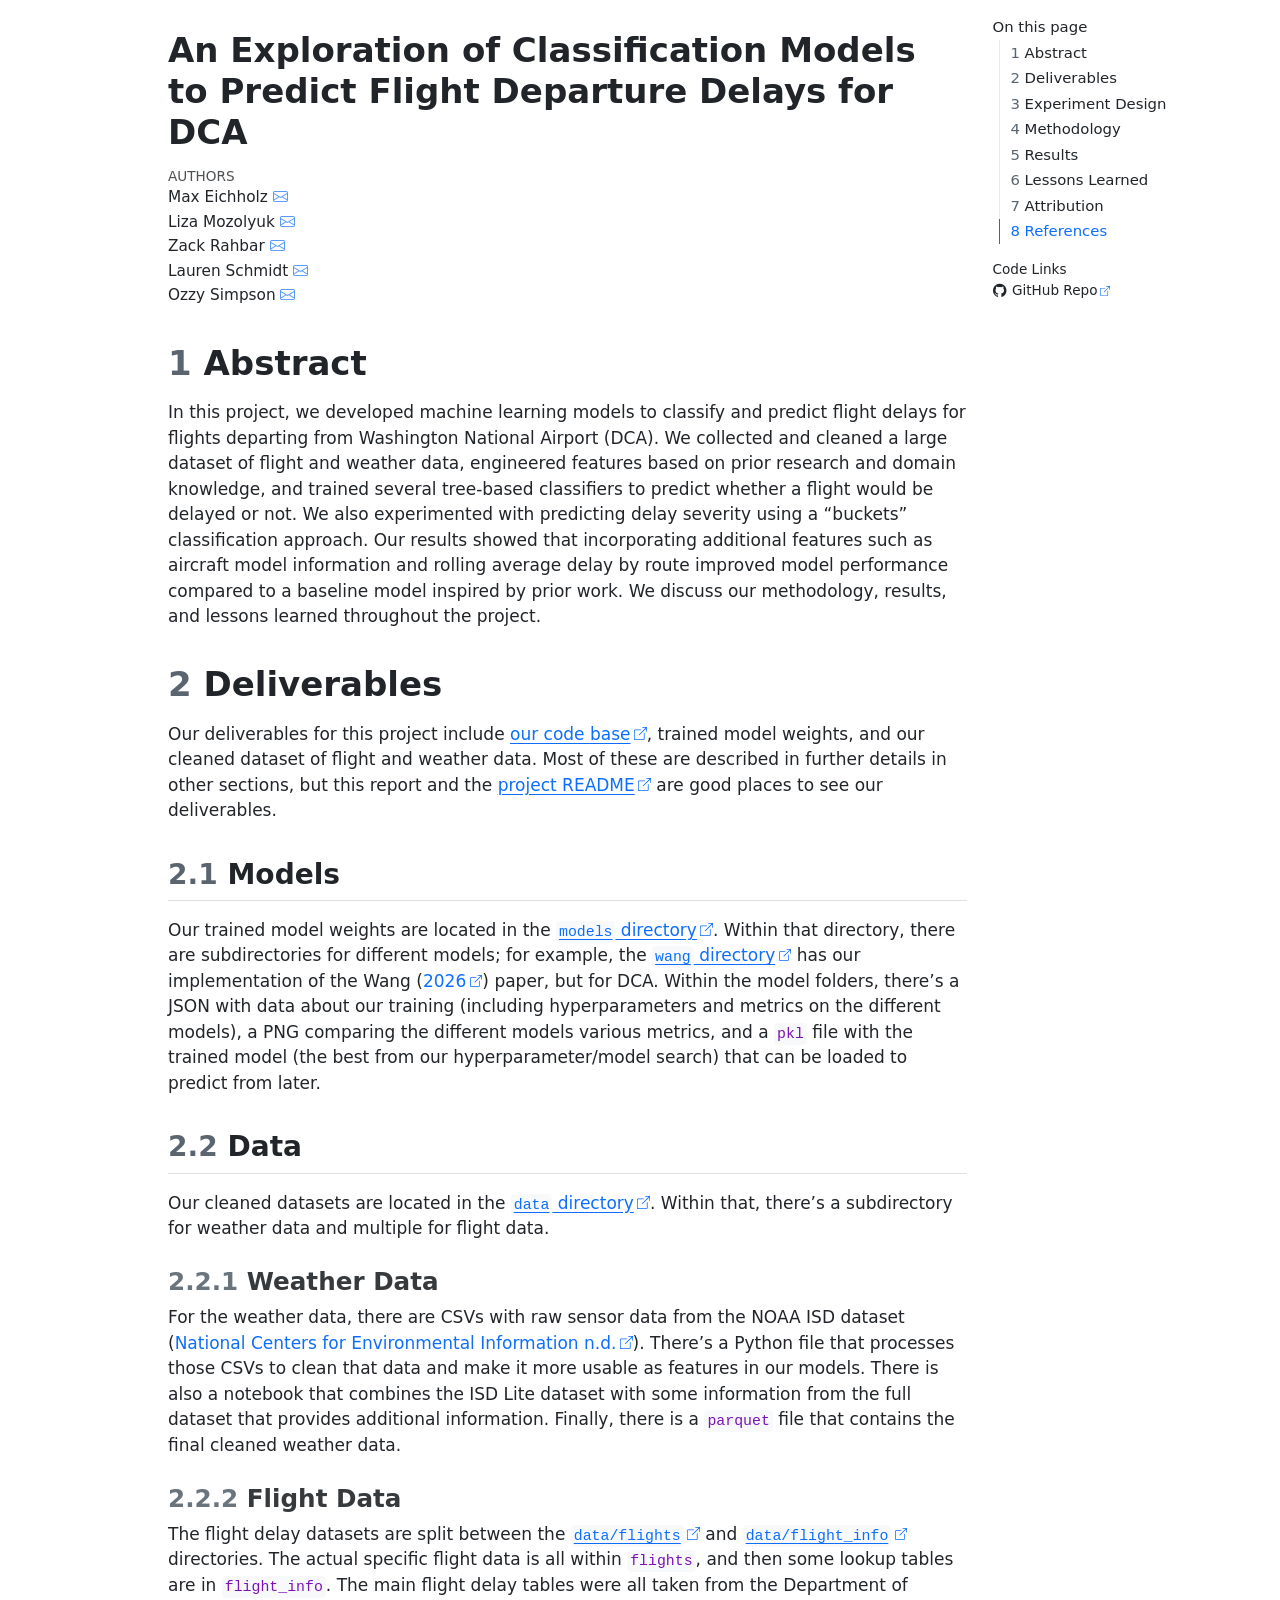
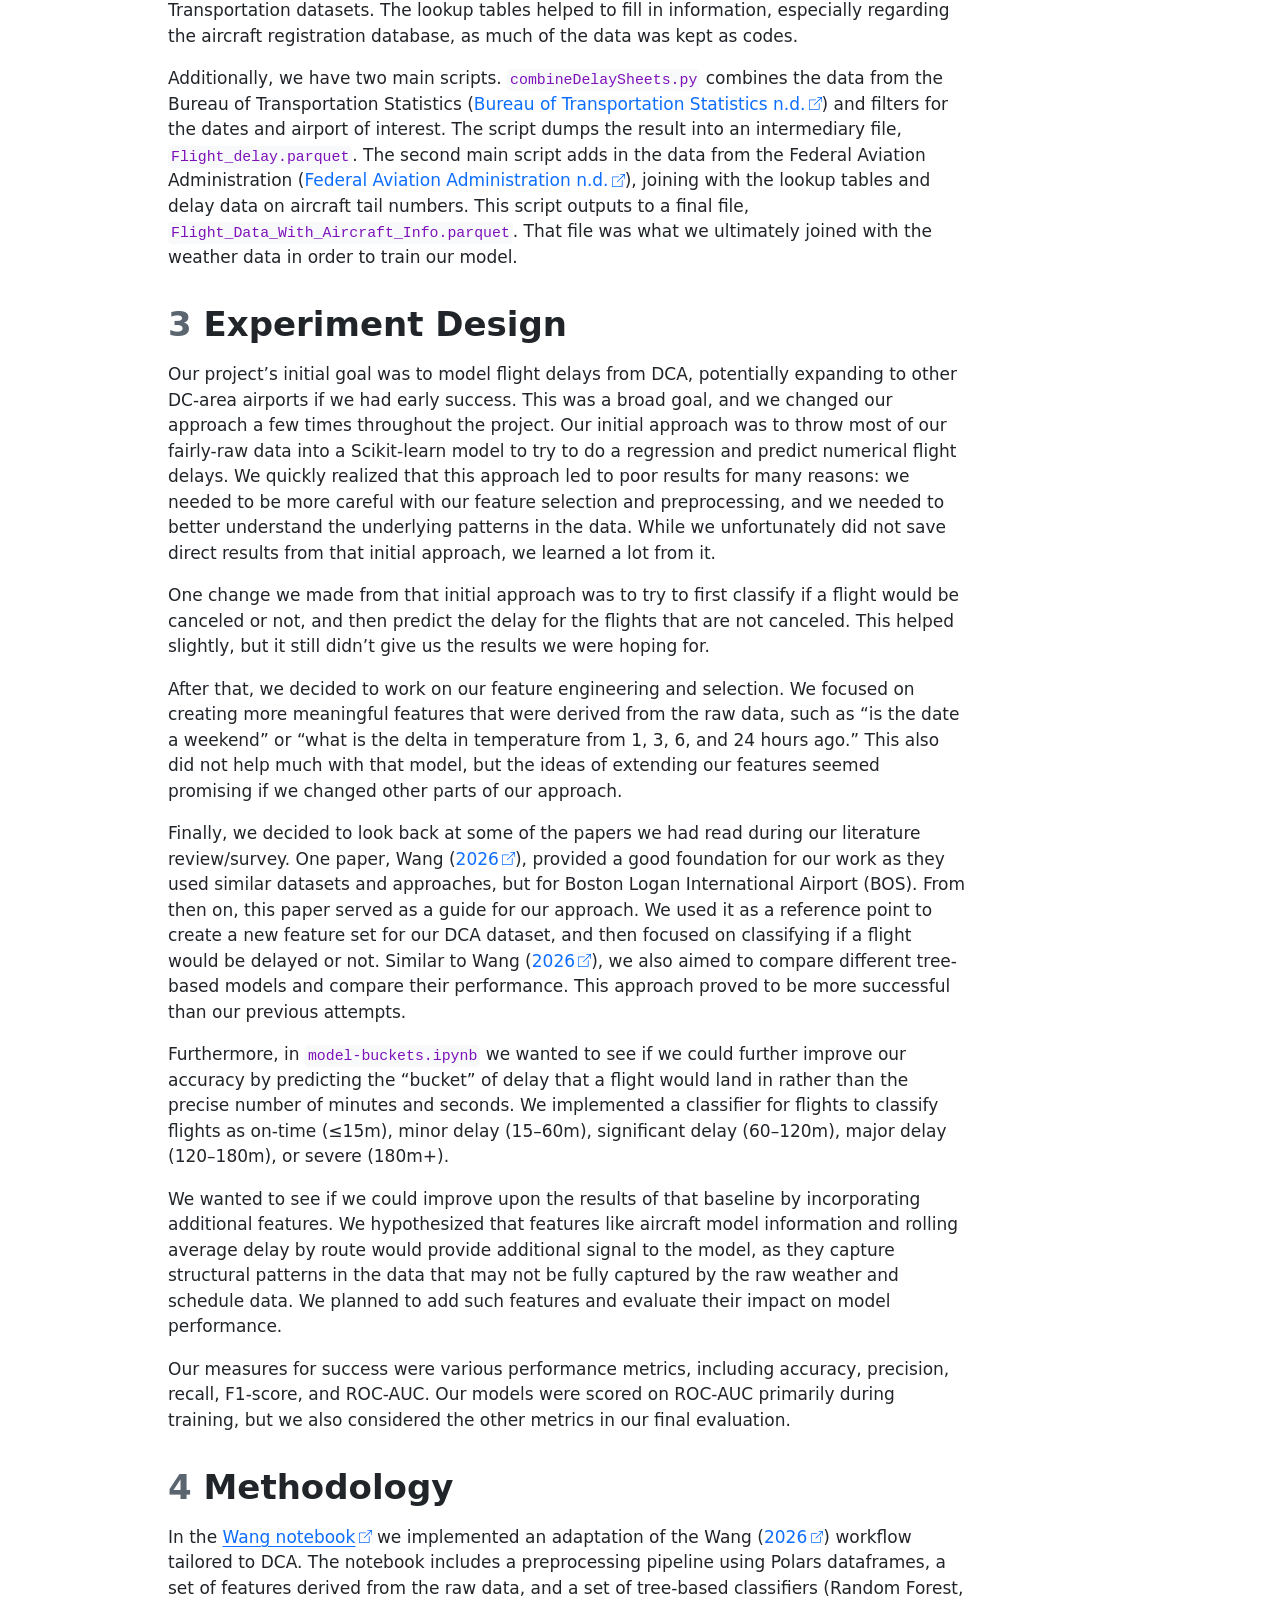
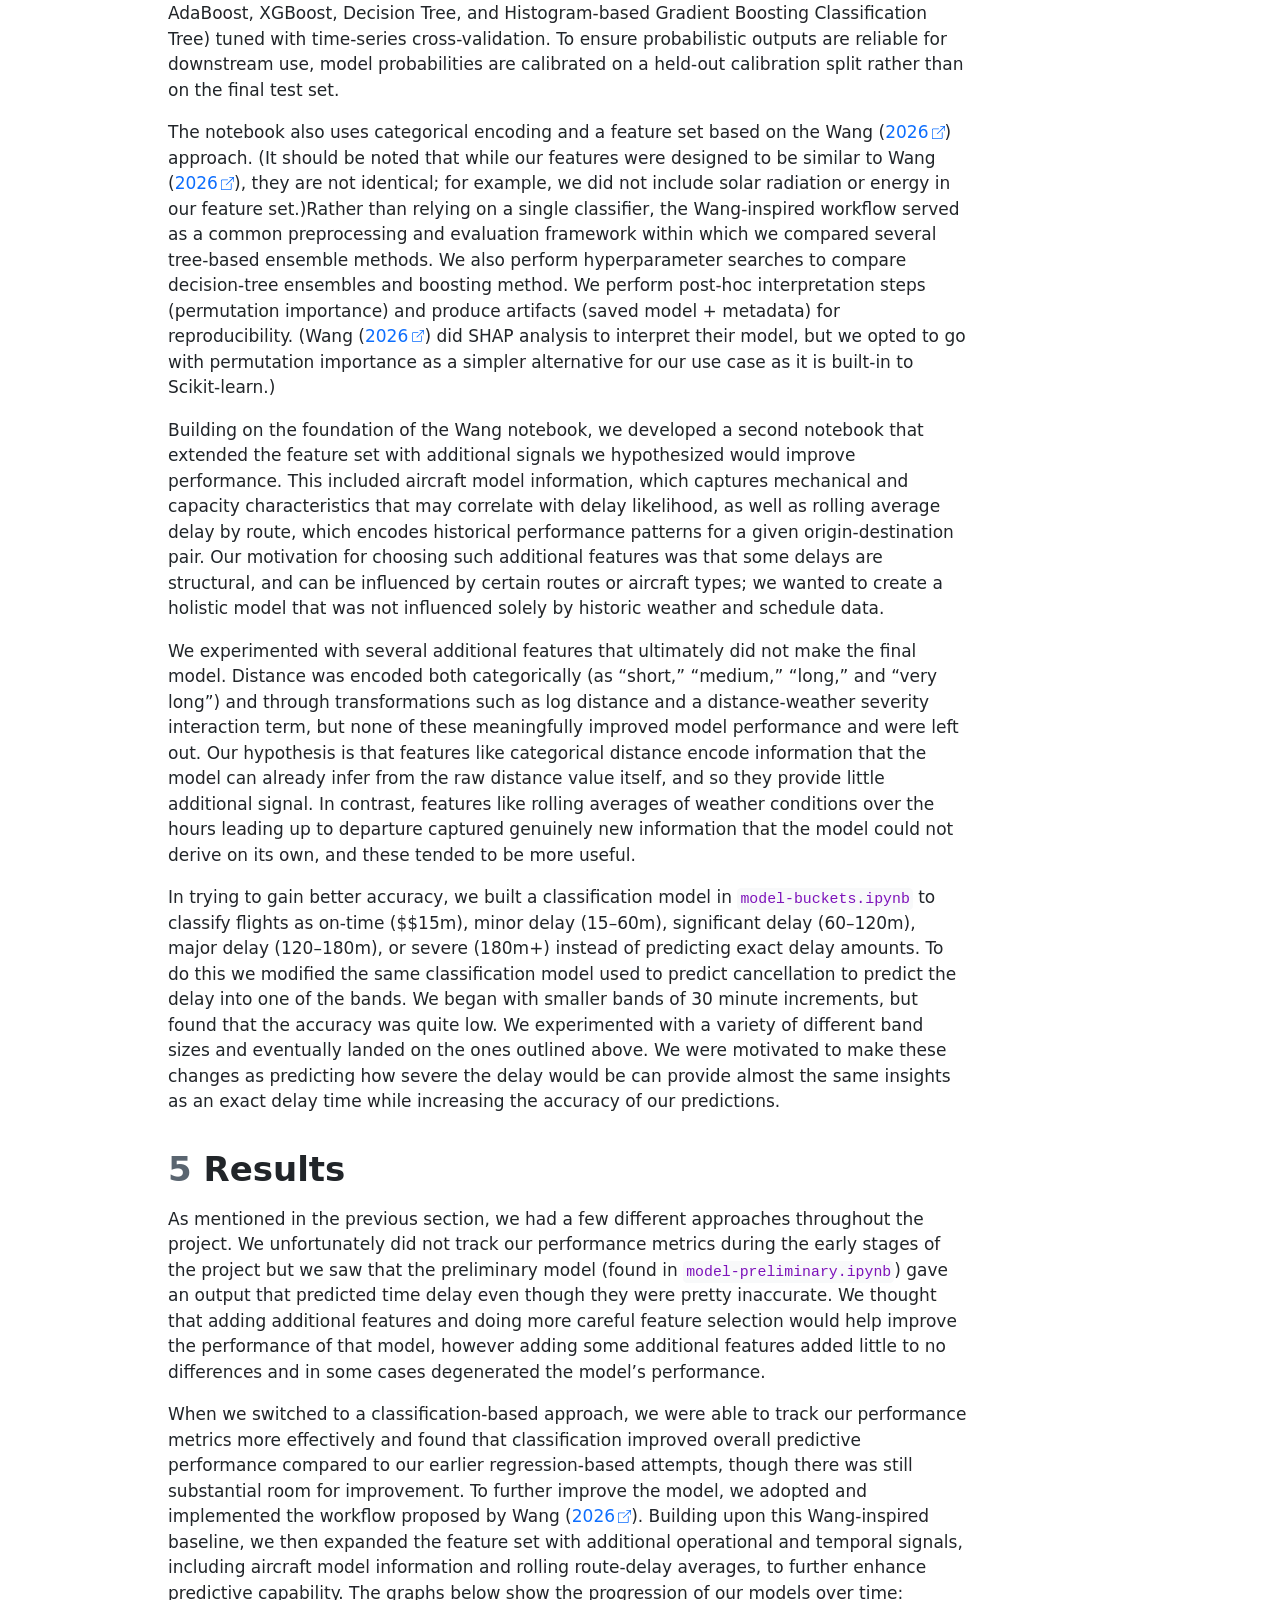
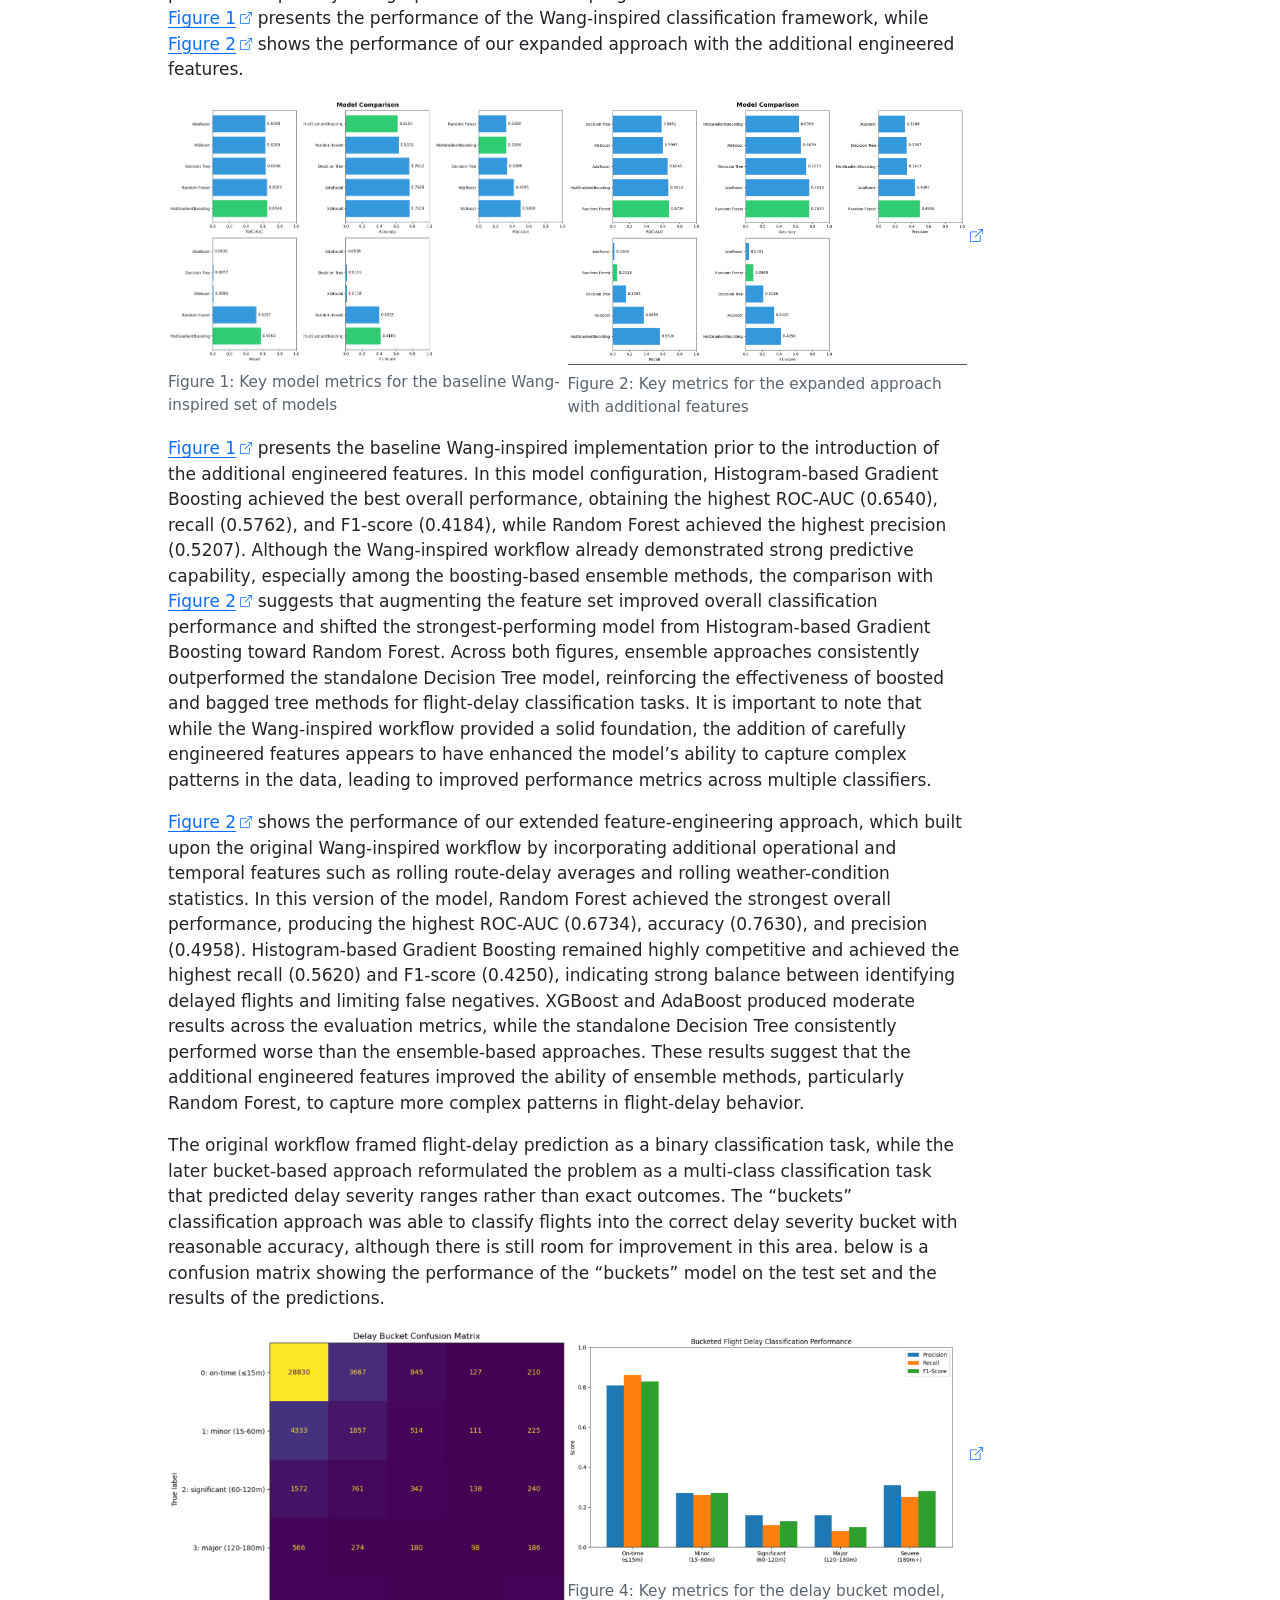
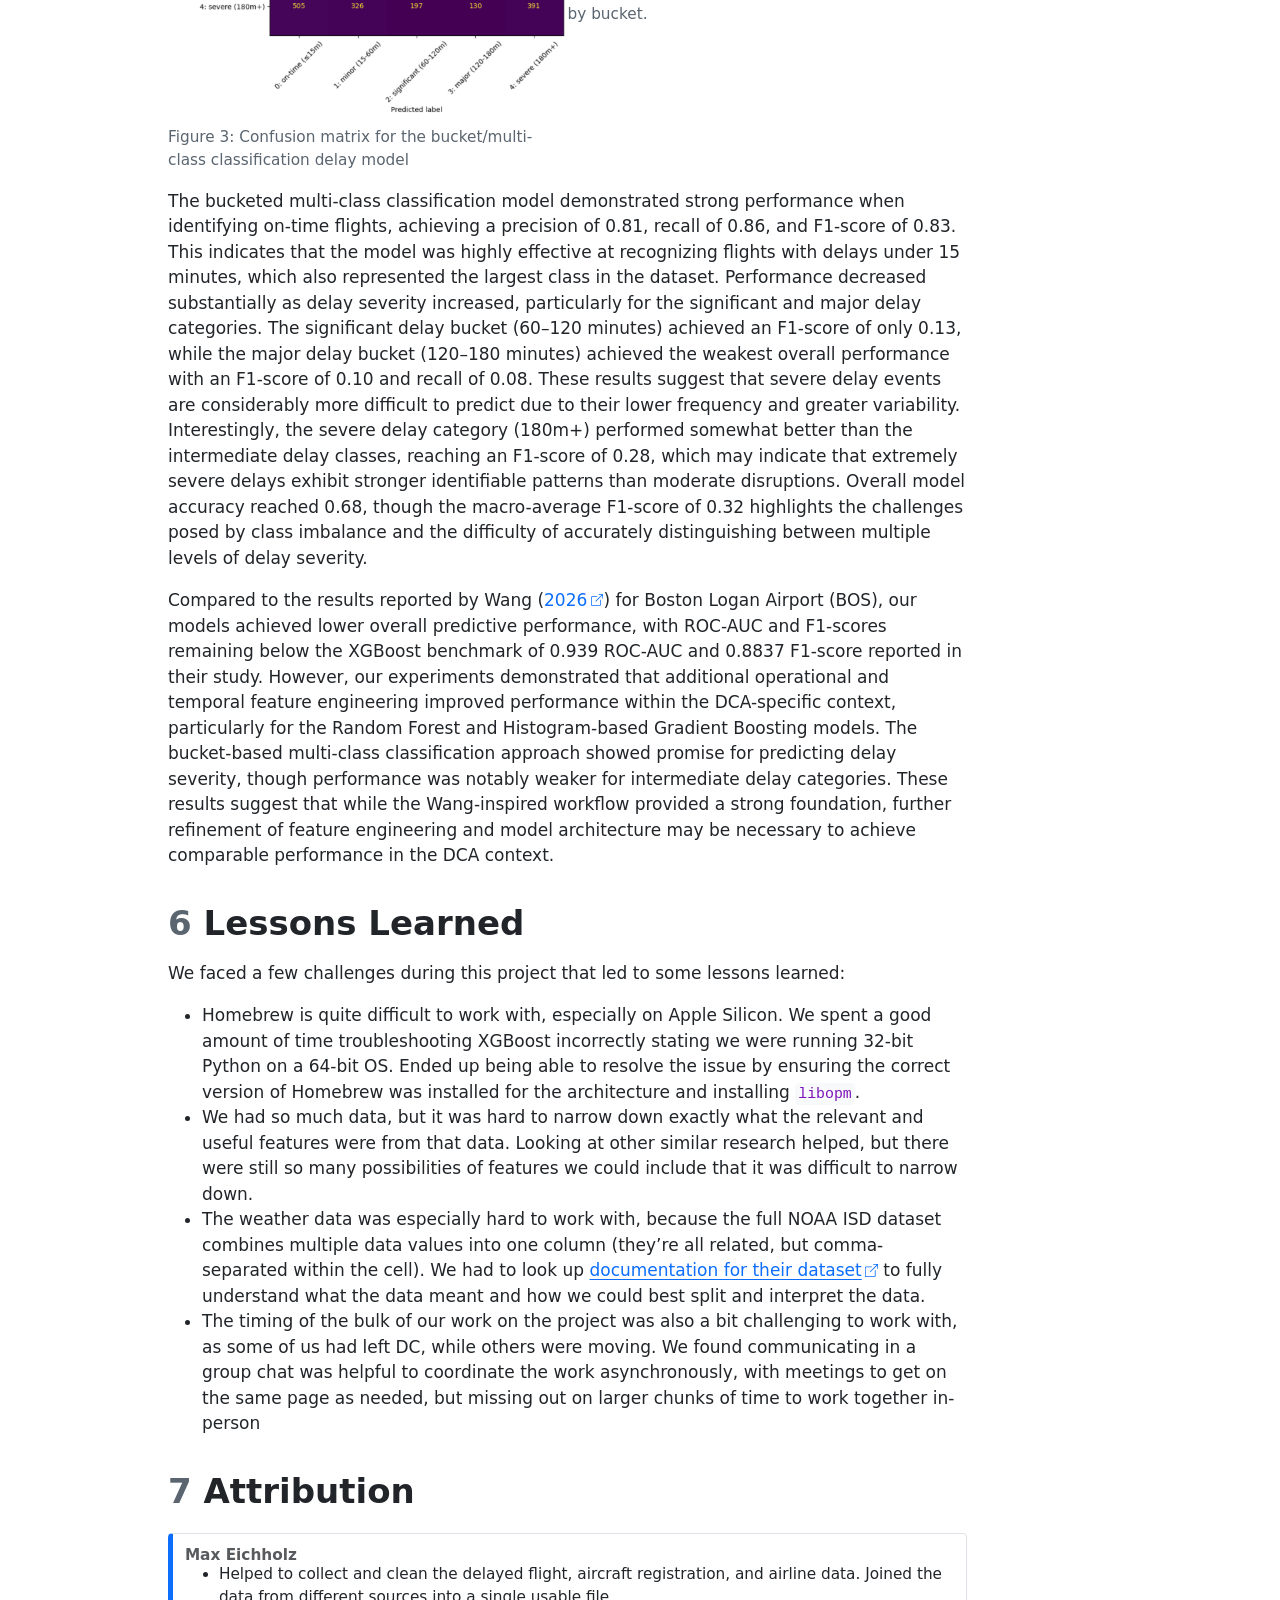
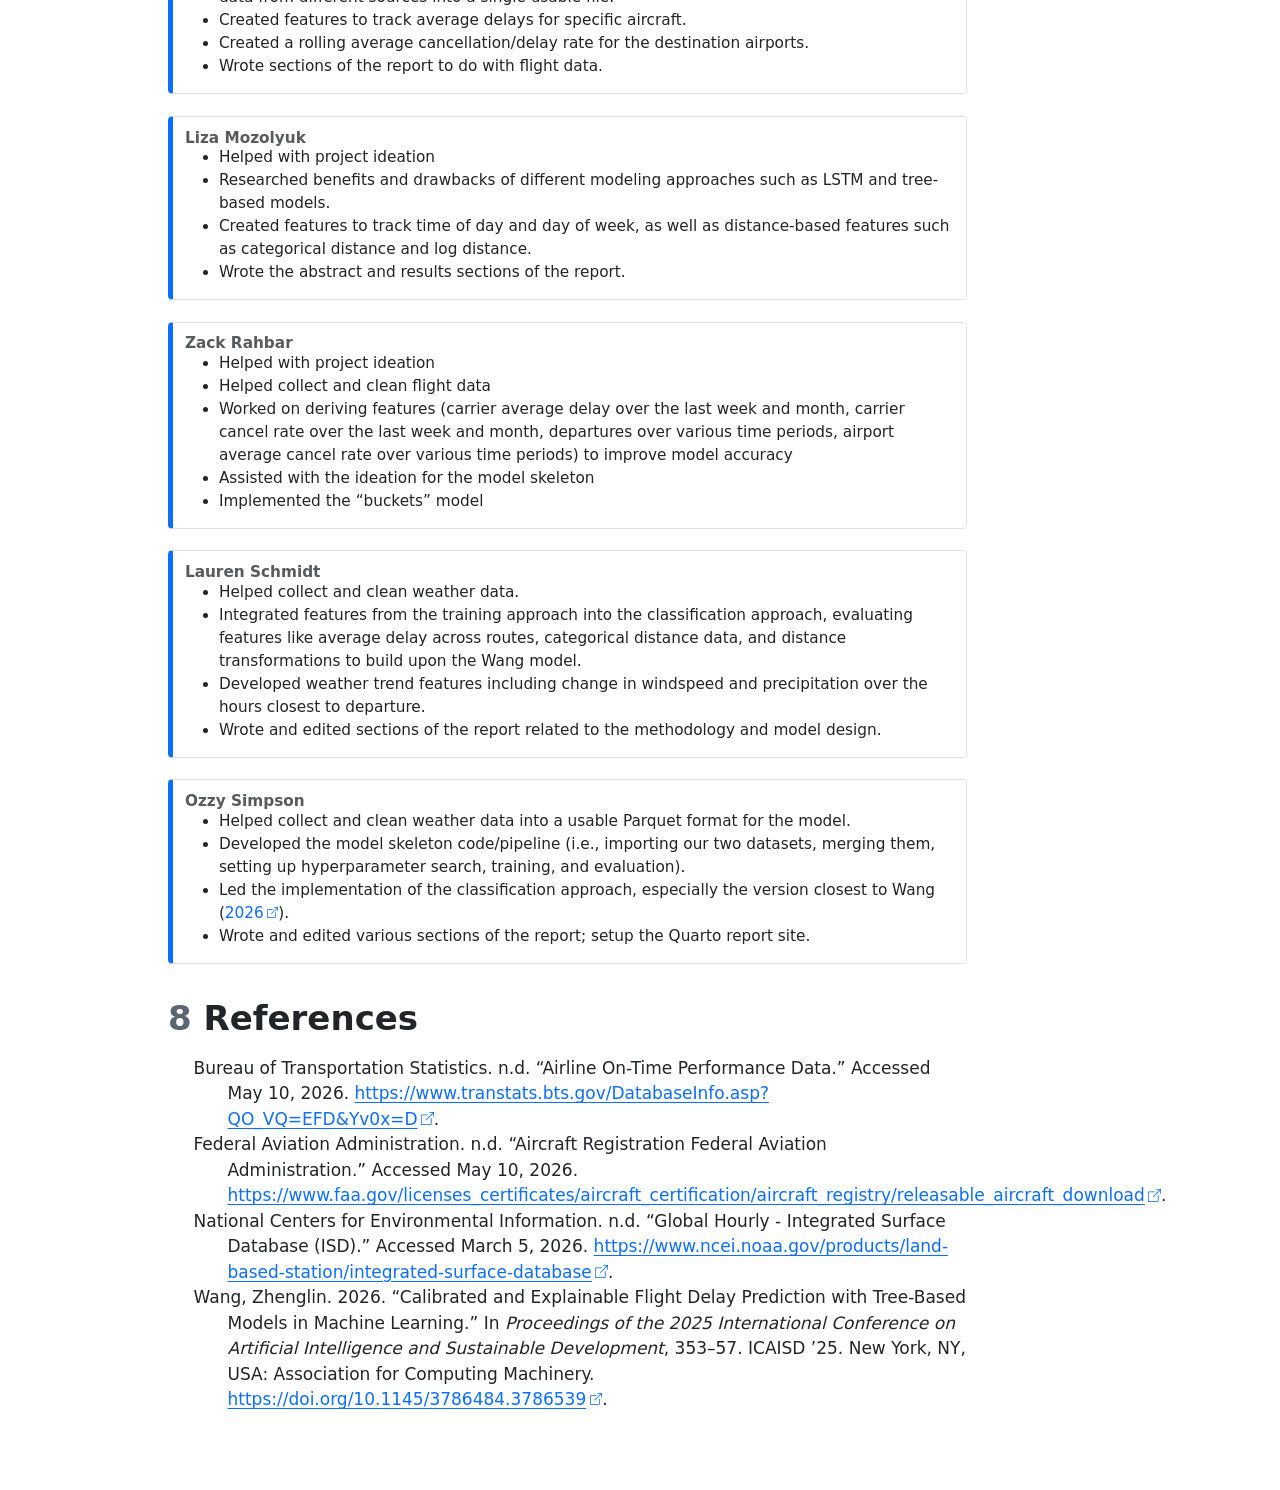
==== commit e93fdca4: "report publish, final models (except prelim)" ====
--- a/docs/Report.html
+++ b/docs/Report.html
@@ -111,7 +111,15 @@
    
   <ul>
   <li><a href="#abstract" id="toc-abstract" class="nav-link active" data-scroll-target="#abstract"><span class="header-section-number">1</span> Abstract</a></li>
-  <li><a href="#deliverables" id="toc-deliverables" class="nav-link" data-scroll-target="#deliverables"><span class="header-section-number">2</span> Deliverables</a></li>
+  <li><a href="#deliverables" id="toc-deliverables" class="nav-link" data-scroll-target="#deliverables"><span class="header-section-number">2</span> Deliverables</a>
+  <ul class="collapse">
+  <li><a href="#models" id="toc-models" class="nav-link" data-scroll-target="#models"><span class="header-section-number">2.1</span> Models</a></li>
+  <li><a href="#data" id="toc-data" class="nav-link" data-scroll-target="#data"><span class="header-section-number">2.2</span> Data</a>
+  <ul class="collapse">
+  <li><a href="#weather-data" id="toc-weather-data" class="nav-link" data-scroll-target="#weather-data"><span class="header-section-number">2.2.1</span> Weather Data</a></li>
+  <li><a href="#flight-data" id="toc-flight-data" class="nav-link" data-scroll-target="#flight-data"><span class="header-section-number">2.2.2</span> Flight Data</a></li>
+  </ul></li>
+  </ul></li>
   <li><a href="#experiment-design" id="toc-experiment-design" class="nav-link" data-scroll-target="#experiment-design"><span class="header-section-number">3</span> Experiment Design</a></li>
   <li><a href="#methodology" id="toc-methodology" class="nav-link" data-scroll-target="#methodology"><span class="header-section-number">4</span> Methodology</a></li>
   <li><a href="#results" id="toc-results" class="nav-link" data-scroll-target="#results"><span class="header-section-number">5</span> Results</a></li>
@@ -155,38 +163,51 @@
 
 <section id="abstract" class="level1" data-number="1">
 <h1 data-number="1"><span class="header-section-number">1</span> Abstract</h1>
-<p>In this project, we developed a machine learning model to classify and predict flight delays for flights departing from Washington National Airport (DCA). We collected and cleaned a large dataset of flight and weather data, engineered features based on prior research and domain knowledge, and trained several tree-based classifiers to predict whether a flight would be delayed or not. We also experimented with predicting delay severity using a “buckets” classification approach. Our results showed that incorporating additional features such as aircraft model information and rolling average delay by route improved model performance compared to a baseline model inspired by prior work. We discuss our methodology, results, and lessons learned throughout the project.</p>
+<p>In this project, we developed machine learning models to classify and predict flight delays for flights departing from Washington National Airport (DCA). We collected and cleaned a large dataset of flight and weather data, engineered features based on prior research and domain knowledge, and trained several tree-based classifiers to predict whether a flight would be delayed or not. We also experimented with predicting delay severity using a “buckets” classification approach. Our results showed that incorporating additional features such as aircraft model information and rolling average delay by route improved model performance compared to a baseline model inspired by prior work. We discuss our methodology, results, and lessons learned throughout the project.</p>
 </section>
 <section id="deliverables" class="level1" data-number="2">
 <h1 data-number="2"><span class="header-section-number">2</span> Deliverables</h1>
 <p>Our deliverables for this project include <a href="https://github.com/GW-ML-Flight/Flight-Delay">our code base</a>, trained model weights, and our cleaned dataset of flight and weather data. Most of these are described in further details in other sections, but this report and the <a href="https://github.com/GW-ML-Flight/Flight-Delay/blob/main/README.md">project README</a> are good places to see our deliverables.</p>
-<p>Our trained model weights are located in the <a href="https://github.com/GW-ML-Flight/Flight-Delay/tree/main/models"><code>models</code> directory</a>. Within that directory, there are subfolders for different models; for example, the <code>wang</code> directory has our implementation of the <span class="citation" data-cites="wangCalibratedExplainableFlight2026">Wang (<a href="#ref-wangCalibratedExplainableFlight2026" role="doc-biblioref">2026</a>)</span> paper, but for DCA. Within the model folders, there’s a JSON with data about our training (including hyperparameters and metrics on the different models), a PNG comparing the different models various metrics, and a <code>pkl</code> file with the trained model (the best from our hyperparameter/model search) that can be loaded to predict from later.</p>
-<p>Our cleaned datasets are located in the <a href="https://github.com/GW-ML-Flight/Flight-Delay/tree/main/data"><code>data</code> directory</a>. Within that, there’s a subdirectory for weather data and one for flight data. For the weather data, there are CSVs with raw sensor data from the NOAA ISD dataset <span class="citation" data-cites="nationalcentersforenvironmentalinformationGlobalHourlyIntegrated">(<a href="#ref-nationalcentersforenvironmentalinformationGlobalHourlyIntegrated" role="doc-biblioref">National Centers for Environmental Information n.d.</a>)</span>. There’s a Python file that processes those CSVs to clean that data and make it more usable as features in our models. There is also a notebook that combines the ISD Lite dataset with some data from the full dataset that provides additional information. Finally, there is a <code>parquet</code> file that contains the final cleaned weather data.</p>
+<section id="models" class="level2" data-number="2.1">
+<h2 data-number="2.1" class="anchored" data-anchor-id="models"><span class="header-section-number">2.1</span> Models</h2>
+<p>Our trained model weights are located in the <a href="https://github.com/GW-ML-Flight/Flight-Delay/tree/main/models"><code>models</code> directory</a>. Within that directory, there are subdirectories for different models; for example, the <a href="https://github.com/GW-ML-Flight/Flight-Delay/tree/main/models/wang"><code>wang</code> directory</a> has our implementation of the <span class="citation" data-cites="wangCalibratedExplainableFlight2026">Wang (<a href="#ref-wangCalibratedExplainableFlight2026" role="doc-biblioref">2026</a>)</span> paper, but for DCA. Within the model folders, there’s a JSON with data about our training (including hyperparameters and metrics on the different models), a PNG comparing the different models various metrics, and a <code>pkl</code> file with the trained model (the best from our hyperparameter/model search) that can be loaded to predict from later.</p>
+</section>
+<section id="data" class="level2" data-number="2.2">
+<h2 data-number="2.2" class="anchored" data-anchor-id="data"><span class="header-section-number">2.2</span> Data</h2>
+<p>Our cleaned datasets are located in the <a href="https://github.com/GW-ML-Flight/Flight-Delay/tree/main/data"><code>data</code> directory</a>. Within that, there’s a subdirectory for weather data and multiple for flight data.</p>
+<section id="weather-data" class="level3" data-number="2.2.1">
+<h3 data-number="2.2.1" class="anchored" data-anchor-id="weather-data"><span class="header-section-number">2.2.1</span> Weather Data</h3>
+<p>For the weather data, there are CSVs with raw sensor data from the NOAA ISD dataset <span class="citation" data-cites="nationalcentersforenvironmentalinformationGlobalHourlyIntegrated">(<a href="#ref-nationalcentersforenvironmentalinformationGlobalHourlyIntegrated" role="doc-biblioref">National Centers for Environmental Information n.d.</a>)</span>. There’s a Python file that processes those CSVs to clean that data and make it more usable as features in our models. There is also a notebook that combines the ISD Lite dataset with some information from the full dataset that provides additional information. Finally, there is a <code>parquet</code> file that contains the final cleaned weather data.</p>
+</section>
+<section id="flight-data" class="level3" data-number="2.2.2">
+<h3 data-number="2.2.2" class="anchored" data-anchor-id="flight-data"><span class="header-section-number">2.2.2</span> Flight Data</h3>
 <p>The flight delay datasets are split between the <a href="https://github.com/GW-ML-Flight/Flight-Delay/tree/main/data/flights"><code>data/flights</code></a> and <a href="https://github.com/GW-ML-Flight/Flight-Delay/tree/main/data/flight_info"><code>data/flight_info</code></a> directories. The actual specific flight data is all within <code>flights</code>, and then some lookup tables are in <code>flight_info</code>. The main flight delay tables were all taken from the Department of Transportation datasets. The lookup tables helped to fill in information, especially regarding the aircraft registration database, as much of the data was kept as codes.</p>
 <p>Additionally, we have two main scripts. <code>combineDelaySheets.py</code> combines the data from the Bureau of Transportation Statistics <span class="citation" data-cites="bureau_of_transportation_statistics_airline_nodate">(<a href="#ref-bureau_of_transportation_statistics_airline_nodate" role="doc-biblioref">Bureau of Transportation Statistics n.d.</a>)</span> and filters for the dates and airport of interest. The script dumps the result into an intermediary file, <code>Flight_delay.parquet</code>. The second main script adds in the data from the Federal Aviation Administration <span class="citation" data-cites="department_of_transportation_aircraft_nodate">(<a href="#ref-department_of_transportation_aircraft_nodate" role="doc-biblioref">Federal Aviation Administration n.d.</a>)</span>, joining with the lookup tables and delay data on aircraft tail numbers. This script outputs to a final file, <code>Flight_Data_With_Aircraft_Info.parquet</code>. That file was what we ultimately joined with the weather data in order to train our model.</p>
-<p>Ultimately, our measures for success were various performance metrics, including accuracy, precision, recall, F1-score, and ROC-AUC. Our models were scored on ROC-AUC primarily during training, but we also considered the other metrics in our final evaluation.</p>
+</section>
+</section>
 </section>
 <section id="experiment-design" class="level1" data-number="3">
 <h1 data-number="3"><span class="header-section-number">3</span> Experiment Design</h1>
-<p>Our project’s initial goal was to model flight delays from DC-area airports. This was a broad goal, and we changed our approach a few times throughout the project. Our initial approach was to throw most of our data into a Scikit-learn model to try to do a regression and predict numerical flight delays. We quickly realized that this approach led to poor results for many reasons: we needed to be more careful with our feature selection and preprocessing, and we needed to better understand the underlying patterns in the data. While we unfortunately did not save direct results from that initial approach, we learned a lot from it.</p>
-<p>One change we made from that initial approach was to try to first classify if a flight would be cancelled or not, and then predict the delay for the flights that are not cancelled. This helped slightly, but it still didn’t give us the results we were hoping for.</p>
+<p>Our project’s initial goal was to model flight delays from DCA, potentially expanding to other DC-area airports if we had early success. This was a broad goal, and we changed our approach a few times throughout the project. Our initial approach was to throw most of our fairly-raw data into a Scikit-learn model to try to do a regression and predict numerical flight delays. We quickly realized that this approach led to poor results for many reasons: we needed to be more careful with our feature selection and preprocessing, and we needed to better understand the underlying patterns in the data. While we unfortunately did not save direct results from that initial approach, we learned a lot from it.</p>
+<p>One change we made from that initial approach was to try to first classify if a flight would be canceled or not, and then predict the delay for the flights that are not canceled. This helped slightly, but it still didn’t give us the results we were hoping for.</p>
 <p>After that, we decided to work on our feature engineering and selection. We focused on creating more meaningful features that were derived from the raw data, such as “is the date a weekend” or “what is the delta in temperature from 1, 3, 6, and 24 hours ago.” This also did not help much with that model, but the ideas of extending our features seemed promising if we changed other parts of our approach.</p>
 <p>Finally, we decided to look back at some of the papers we had read during our literature review/survey. One paper, <span class="citation" data-cites="wangCalibratedExplainableFlight2026">Wang (<a href="#ref-wangCalibratedExplainableFlight2026" role="doc-biblioref">2026</a>)</span>, provided a good foundation for our work as they used similar datasets and approaches, but for Boston Logan International Airport (BOS). From then on, this paper served as a guide for our approach. We used it as a reference point to create a new feature set for our DCA dataset, and then focused on classifying if a flight would be delayed or not. Similar to <span class="citation" data-cites="wangCalibratedExplainableFlight2026">Wang (<a href="#ref-wangCalibratedExplainableFlight2026" role="doc-biblioref">2026</a>)</span>, we also aimed to compare different tree-based models and compare their performance. This approach proved to be more successful than our previous attempts.</p>
-<p>Furthermore, in model-buckets.ipynb we wanted to see if we could further improve our accuracy by predicting the “bucket” of delay that a flight would land in rather than the precise number of minutes and seconds. We implemented a classifier for flights to classify flights as on-time (≤15m), minor delay (15–60m), significant delay (60–120m), major delay (120–180m), or severe (180m+).</p>
-<p>We wanted to see if we could improve upon the results of that baseline by incorporating additional features. We hypothesized that features like aircraft model information and rolling average delay by route would provide additional signal to the model, as they capture structural patterns in the data that may not be fully captured by the raw weather and schedule data. We planned to add such features and evaluate their impact on model performance using the same evaluation metrics as before (accuracy, precision, recall, F1-score, and ROC-AUC).</p>
+<p>Furthermore, in <code>model-buckets.ipynb</code> we wanted to see if we could further improve our accuracy by predicting the “bucket” of delay that a flight would land in rather than the precise number of minutes and seconds. We implemented a classifier for flights to classify flights as on-time (≤15m), minor delay (15–60m), significant delay (60–120m), major delay (120–180m), or severe (180m+).</p>
+<p>We wanted to see if we could improve upon the results of that baseline by incorporating additional features. We hypothesized that features like aircraft model information and rolling average delay by route would provide additional signal to the model, as they capture structural patterns in the data that may not be fully captured by the raw weather and schedule data. We planned to add such features and evaluate their impact on model performance.</p>
+<p>Our measures for success were various performance metrics, including accuracy, precision, recall, F1-score, and ROC-AUC. Our models were scored on ROC-AUC primarily during training, but we also considered the other metrics in our final evaluation.</p>
 </section>
 <section id="methodology" class="level1" data-number="4">
 <h1 data-number="4"><span class="header-section-number">4</span> Methodology</h1>
 <p>In the <a href="https://github.com/GW-ML-Flight/Flight-Delay/blob/main/model-classifier-wang.ipynb">Wang notebook</a> we implemented an adaptation of the <span class="citation" data-cites="wangCalibratedExplainableFlight2026">Wang (<a href="#ref-wangCalibratedExplainableFlight2026" role="doc-biblioref">2026</a>)</span> workflow tailored to DCA. The notebook includes a preprocessing pipeline using Polars dataframes, a set of features derived from the raw data, and a set of tree-based classifiers (Random Forest, AdaBoost, XGBoost, Decision Tree, and Histogram-based Gradient Boosting Classification Tree) tuned with time-series cross-validation. To ensure probabilistic outputs are reliable for downstream use, model probabilities are calibrated on a held-out calibration split rather than on the final test set.</p>
-<p>The notebook also uses categorical encoding and a feature set based on the <span class="citation" data-cites="wangCalibratedExplainableFlight2026">Wang (<a href="#ref-wangCalibratedExplainableFlight2026" role="doc-biblioref">2026</a>)</span> approach. Rather than relying on a single classifier, the Wang-inspired workflow served as a common preprocessing and evaluation framework within which we compared several tree-based ensemble methods. We also perform hyperparameter searches to compare decision-tree ensembles and boosting method. We perform post-hoc interpretation steps (permutation importance) and produce artifacts (saved model + metadata) for reproducibility. (<span class="citation" data-cites="wangCalibratedExplainableFlight2026">Wang (<a href="#ref-wangCalibratedExplainableFlight2026" role="doc-biblioref">2026</a>)</span> did SHAP analysis to interpret their model, but we opted to go with permutation importance as a simpler alternative for our use case.)</p>
+<p>The notebook also uses categorical encoding and a feature set based on the <span class="citation" data-cites="wangCalibratedExplainableFlight2026">Wang (<a href="#ref-wangCalibratedExplainableFlight2026" role="doc-biblioref">2026</a>)</span> approach. (It should be noted that while our features were designed to be similar to <span class="citation" data-cites="wangCalibratedExplainableFlight2026">Wang (<a href="#ref-wangCalibratedExplainableFlight2026" role="doc-biblioref">2026</a>)</span>, they are not identical; for example, we did not include solar radiation or energy in our feature set.)Rather than relying on a single classifier, the Wang-inspired workflow served as a common preprocessing and evaluation framework within which we compared several tree-based ensemble methods. We also perform hyperparameter searches to compare decision-tree ensembles and boosting method. We perform post-hoc interpretation steps (permutation importance) and produce artifacts (saved model + metadata) for reproducibility. (<span class="citation" data-cites="wangCalibratedExplainableFlight2026">Wang (<a href="#ref-wangCalibratedExplainableFlight2026" role="doc-biblioref">2026</a>)</span> did SHAP analysis to interpret their model, but we opted to go with permutation importance as a simpler alternative for our use case as it is built-in to Scikit-learn.)</p>
 <p>Building on the foundation of the Wang notebook, we developed a second notebook that extended the feature set with additional signals we hypothesized would improve performance. This included aircraft model information, which captures mechanical and capacity characteristics that may correlate with delay likelihood, as well as rolling average delay by route, which encodes historical performance patterns for a given origin-destination pair. Our motivation for choosing such additional features was that some delays are structural, and can be influenced by certain routes or aircraft types; we wanted to create a holistic model that was not influenced solely by historic weather and schedule data.</p>
-<p>We experimented with several additional features that ultimately did not make the final model. Distance was encoded both categorically (as “short,” “medium,” “long,” and “very long”) and through transformations such as log distance and a distance-weather severity interaction term, but none of these meaningfully improved model performance and were left out. Our theory is that features like categorical distance encode information that the model can already infer from the raw distance value itself, and so they provide little additional signal. In contrast, features like rolling averages of weather conditions over the hours leading up to departure captured genuinely new information that the model could not derive on its own, and these tended to be more useful.</p>
+<p>We experimented with several additional features that ultimately did not make the final model. Distance was encoded both categorically (as “short,” “medium,” “long,” and “very long”) and through transformations such as log distance and a distance-weather severity interaction term, but none of these meaningfully improved model performance and were left out. Our hypothesis is that features like categorical distance encode information that the model can already infer from the raw distance value itself, and so they provide little additional signal. In contrast, features like rolling averages of weather conditions over the hours leading up to departure captured genuinely new information that the model could not derive on its own, and these tended to be more useful.</p>
 <p>In trying to gain better accuracy, we built a classification model in <code>model-buckets.ipynb</code> to classify flights as on-time ($$15m), minor delay (15–60m), significant delay (60–120m), major delay (120–180m), or severe (180m+) instead of predicting exact delay amounts. To do this we modified the same classification model used to predict cancellation to predict the delay into one of the bands. We began with smaller bands of 30 minute increments, but found that the accuracy was quite low. We experimented with a variety of different band sizes and eventually landed on the ones outlined above. We were motivated to make these changes as predicting how severe the delay would be can provide almost the same insights as an exact delay time while increasing the accuracy of our predictions.</p>
 </section>
 <section id="results" class="level1" data-number="5">
 <h1 data-number="5"><span class="header-section-number">5</span> Results</h1>
-<p>As mentioned in the experiment design section, we had a few different approaches throughout the project. We unfortunately did not track our performance metrics during the early stages of the project but we saw that the preliminary model (found in <code>model-preliminary.ipynb</code>) gave an output that predicted time delay even though they were pretty inaccurate. We thought that adding additional features and doing more careful feature selection would help improve the performance of that model, however adding some additional features added little to no differences and in some cases degenerated the model’s performance.</p>
-<p>When we switched to a classification-based approach, we were able to track our performance metrics more effectively and found that classification improved overall predictive performance compared to our earlier regression-based attempts, though there was still substantial room for improvement. To further improve the model, we adopted and implemented the workflow proposed by Wang (2026). Building upon this Wang-inspired baseline, we then expanded the feature set with additional operational and temporal signals, including aircraft model information and rolling route-delay averages, to further enhance predictive capability. The graphs below show the progression of our models over time: <a href="#fig-wang-metrics" class="quarto-xref">Figure&nbsp;1</a> presents the performance of the Wang-inspired classification framework, while <a href="#fig-expanded-metrics" class="quarto-xref">Figure&nbsp;2</a> shows the performance of our expanded approach with the additional engineered features.</p>
+<p>As mentioned in the previous section, we had a few different approaches throughout the project. We unfortunately did not track our performance metrics during the early stages of the project but we saw that the preliminary model (found in <code>model-preliminary.ipynb</code>) gave an output that predicted time delay even though they were pretty inaccurate. We thought that adding additional features and doing more careful feature selection would help improve the performance of that model, however adding some additional features added little to no differences and in some cases degenerated the model’s performance.</p>
+<p>When we switched to a classification-based approach, we were able to track our performance metrics more effectively and found that classification improved overall predictive performance compared to our earlier regression-based attempts, though there was still substantial room for improvement. To further improve the model, we adopted and implemented the workflow proposed by <span class="citation" data-cites="wangCalibratedExplainableFlight2026">Wang (<a href="#ref-wangCalibratedExplainableFlight2026" role="doc-biblioref">2026</a>)</span>. Building upon this Wang-inspired baseline, we then expanded the feature set with additional operational and temporal signals, including aircraft model information and rolling route-delay averages, to further enhance predictive capability. The graphs below show the progression of our models over time: <a href="#fig-wang-metrics" class="quarto-xref">Figure&nbsp;1</a> presents the performance of the Wang-inspired classification framework, while <a href="#fig-expanded-metrics" class="quarto-xref">Figure&nbsp;2</a> shows the performance of our expanded approach with the additional engineered features.</p>
 <div class="columns">
 <div class="column" style="width:50%;">
 <div id="fig-wang-metrics" class="quarto-figure quarto-figure-center quarto-float anchored">
@@ -195,7 +216,7 @@
 <a href="images/metrics.png" class="lightbox" data-gallery="quarto-lightbox-gallery-1" data-glightbox="description: .lightbox-desc-1"><img src="images/metrics.png" class="img-fluid figure-img" style="width:100.0%"></a>
 </div>
 <figcaption class="quarto-float-caption-bottom quarto-float-caption quarto-float-fig" id="fig-wang-metrics-caption-0ceaefa1-69ba-4598-a22c-09a6ac19f8ca">
-Figure&nbsp;1: Baseline Wang-Inspired Model
+Figure&nbsp;1: Key model metrics for the baseline Wang-inspired set of models
 </figcaption>
 </figure>
 </div>
@@ -206,7 +227,7 @@
 <a href="images/prev-metrics.png" class="lightbox" data-gallery="quarto-lightbox-gallery-2" data-glightbox="description: .lightbox-desc-2"><img src="images/prev-metrics.png" class="img-fluid figure-img" style="width:100.0%"></a>
 </div>
 <figcaption class="quarto-float-caption-bottom quarto-float-caption quarto-float-fig" id="fig-expanded-metrics-caption-0ceaefa1-69ba-4598-a22c-09a6ac19f8ca">
-Figure&nbsp;2: Expanded Approach
+Figure&nbsp;2: Key metrics for the expanded approach with additional features
 </figcaption>
 </figure>
 </div>
@@ -223,7 +244,7 @@
 <a href="images/confusion_matrix.png" class="lightbox" data-gallery="quarto-lightbox-gallery-3" data-glightbox="description: .lightbox-desc-3"><img src="images/confusion_matrix.png" class="img-fluid figure-img" style="width:100.0%"></a>
 </div>
 <figcaption class="quarto-float-caption-bottom quarto-float-caption quarto-float-fig" id="fig-confusion-caption-0ceaefa1-69ba-4598-a22c-09a6ac19f8ca">
-Figure&nbsp;3: Bucket Confusion Matrix
+Figure&nbsp;3: Confusion matrix for the bucket/multi-class classification delay model
 </figcaption>
 </figure>
 </div>
@@ -234,7 +255,7 @@
 <a href="images/buckets-results.png" class="lightbox" data-gallery="quarto-lightbox-gallery-4" data-glightbox="description: .lightbox-desc-4"><img src="images/buckets-results.png" class="img-fluid figure-img" style="width:100.0%"></a>
 </div>
 <figcaption class="quarto-float-caption-bottom quarto-float-caption quarto-float-fig" id="fig-buckets-caption-0ceaefa1-69ba-4598-a22c-09a6ac19f8ca">
-Figure&nbsp;4: Bucket Results
+Figure&nbsp;4: Key metrics for the delay bucket model, by bucket.
 </figcaption>
 </figure>
 </div>
@@ -250,6 +271,7 @@
 <li>Homebrew is quite difficult to work with, especially on Apple Silicon. We spent a good amount of time troubleshooting XGBoost incorrectly stating we were running 32-bit Python on a 64-bit OS. Ended up being able to resolve the issue by ensuring the correct version of Homebrew was installed for the architecture and installing <code>libopm</code>.</li>
 <li>We had so much data, but it was hard to narrow down exactly what the relevant and useful features were from that data. Looking at other similar research helped, but there were still so many possibilities of features we could include that it was difficult to narrow down.</li>
 <li>The weather data was especially hard to work with, because the full NOAA ISD dataset combines multiple data values into one column (they’re all related, but comma-separated within the cell). We had to look up <a href="https://www.ncei.noaa.gov/pub/data/noaa/isd-format-document.docx">documentation for their dataset</a> to fully understand what the data meant and how we could best split and interpret the data.</li>
+<li>The timing of the bulk of our work on the project was also a bit challenging to work with, as some of us had left DC, while others were moving. We found communicating in a group chat was helpful to coordinate the work asynchronously, with meetings to get on the same page as needed, but missing out on larger chunks of time to work together in-person</li>
 </ul>
 </section>
 <section id="attribution" class="level1" data-number="7">
@@ -341,7 +363,7 @@
 <li>Helped collect and clean weather data into a usable Parquet format for the model.</li>
 <li>Developed the model skeleton code/pipeline (i.e., importing our two datasets, merging them, setting up hyperparameter search, training, and evaluation).</li>
 <li>Led the implementation of the classification approach, especially the version closest to <span class="citation" data-cites="wangCalibratedExplainableFlight2026">Wang (<a href="#ref-wangCalibratedExplainableFlight2026" role="doc-biblioref">2026</a>)</span>.</li>
-<li>Wrote and edited various sections of the report; setup the Quarto site.</li>
+<li>Wrote and edited various sections of the report; setup the Quarto report site.</li>
 </ul>
 </div>
 </div>
@@ -365,10 +387,10 @@
 
 
 <div class="hidden" aria-hidden="true">
-<span class="glightbox-desc lightbox-desc-1">Figure&nbsp;1: Baseline Wang-Inspired Model</span>
-<span class="glightbox-desc lightbox-desc-2">Figure&nbsp;2: Expanded Approach</span>
-<span class="glightbox-desc lightbox-desc-3">Figure&nbsp;3: Bucket Confusion Matrix</span>
-<span class="glightbox-desc lightbox-desc-4">Figure&nbsp;4: Bucket Results</span>
+<span class="glightbox-desc lightbox-desc-1">Figure&nbsp;1: Key model metrics for the baseline Wang-inspired set of models</span>
+<span class="glightbox-desc lightbox-desc-2">Figure&nbsp;2: Key metrics for the expanded approach with additional features</span>
+<span class="glightbox-desc lightbox-desc-3">Figure&nbsp;3: Confusion matrix for the bucket/multi-class classification delay model</span>
+<span class="glightbox-desc lightbox-desc-4">Figure&nbsp;4: Key metrics for the delay bucket model, by bucket.</span>
 </div>
 </section>
 
@@ -790,7 +812,7 @@
 });
 </script>
 </div> <!-- /content -->
-<script>var lightboxQuarto = GLightbox({"selector":".lightbox","closeEffect":"zoom","openEffect":"zoom","loop":false,"descPosition":"bottom"});
+<script>var lightboxQuarto = GLightbox({"descPosition":"bottom","selector":".lightbox","openEffect":"zoom","loop":false,"closeEffect":"zoom"});
 window.onload = () => {
   lightboxQuarto.on('slide_before_load', (data) => {
     const { slideIndex, slideNode, slideConfig, player, trigger } = data;
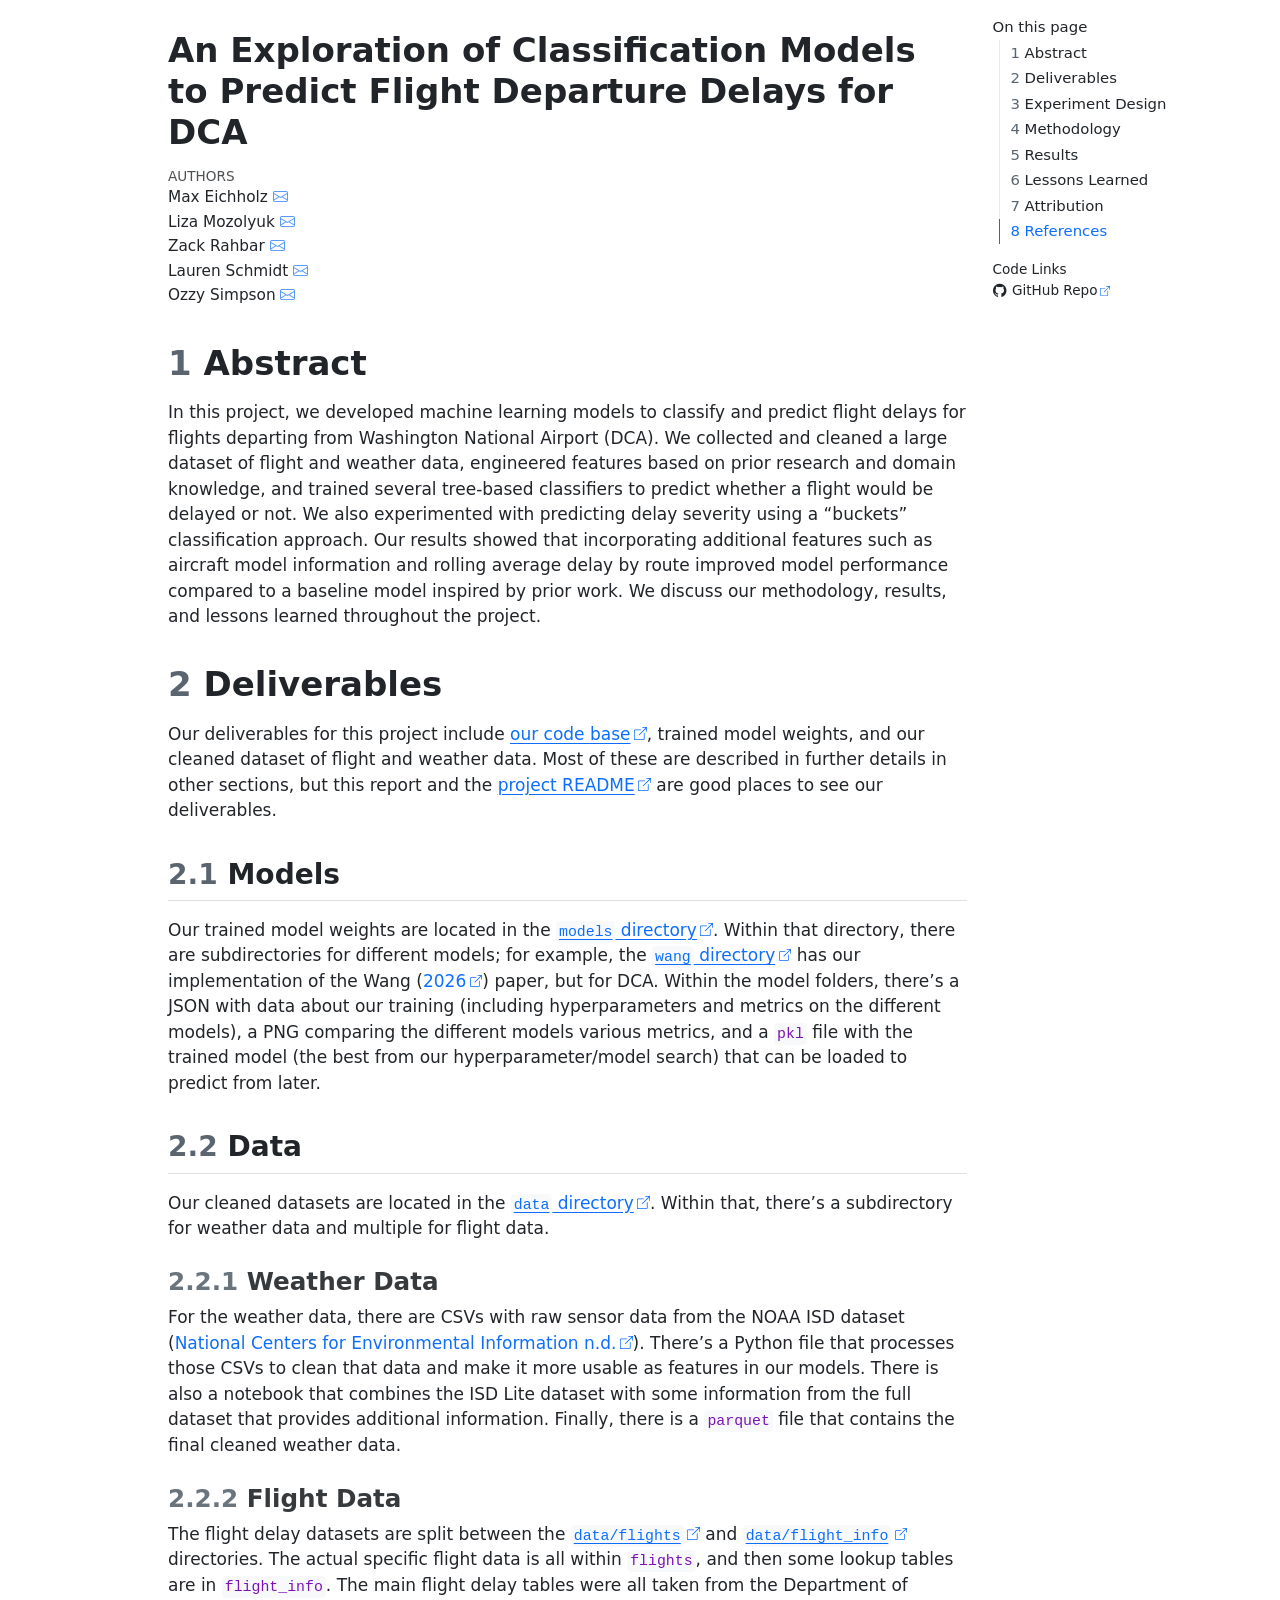
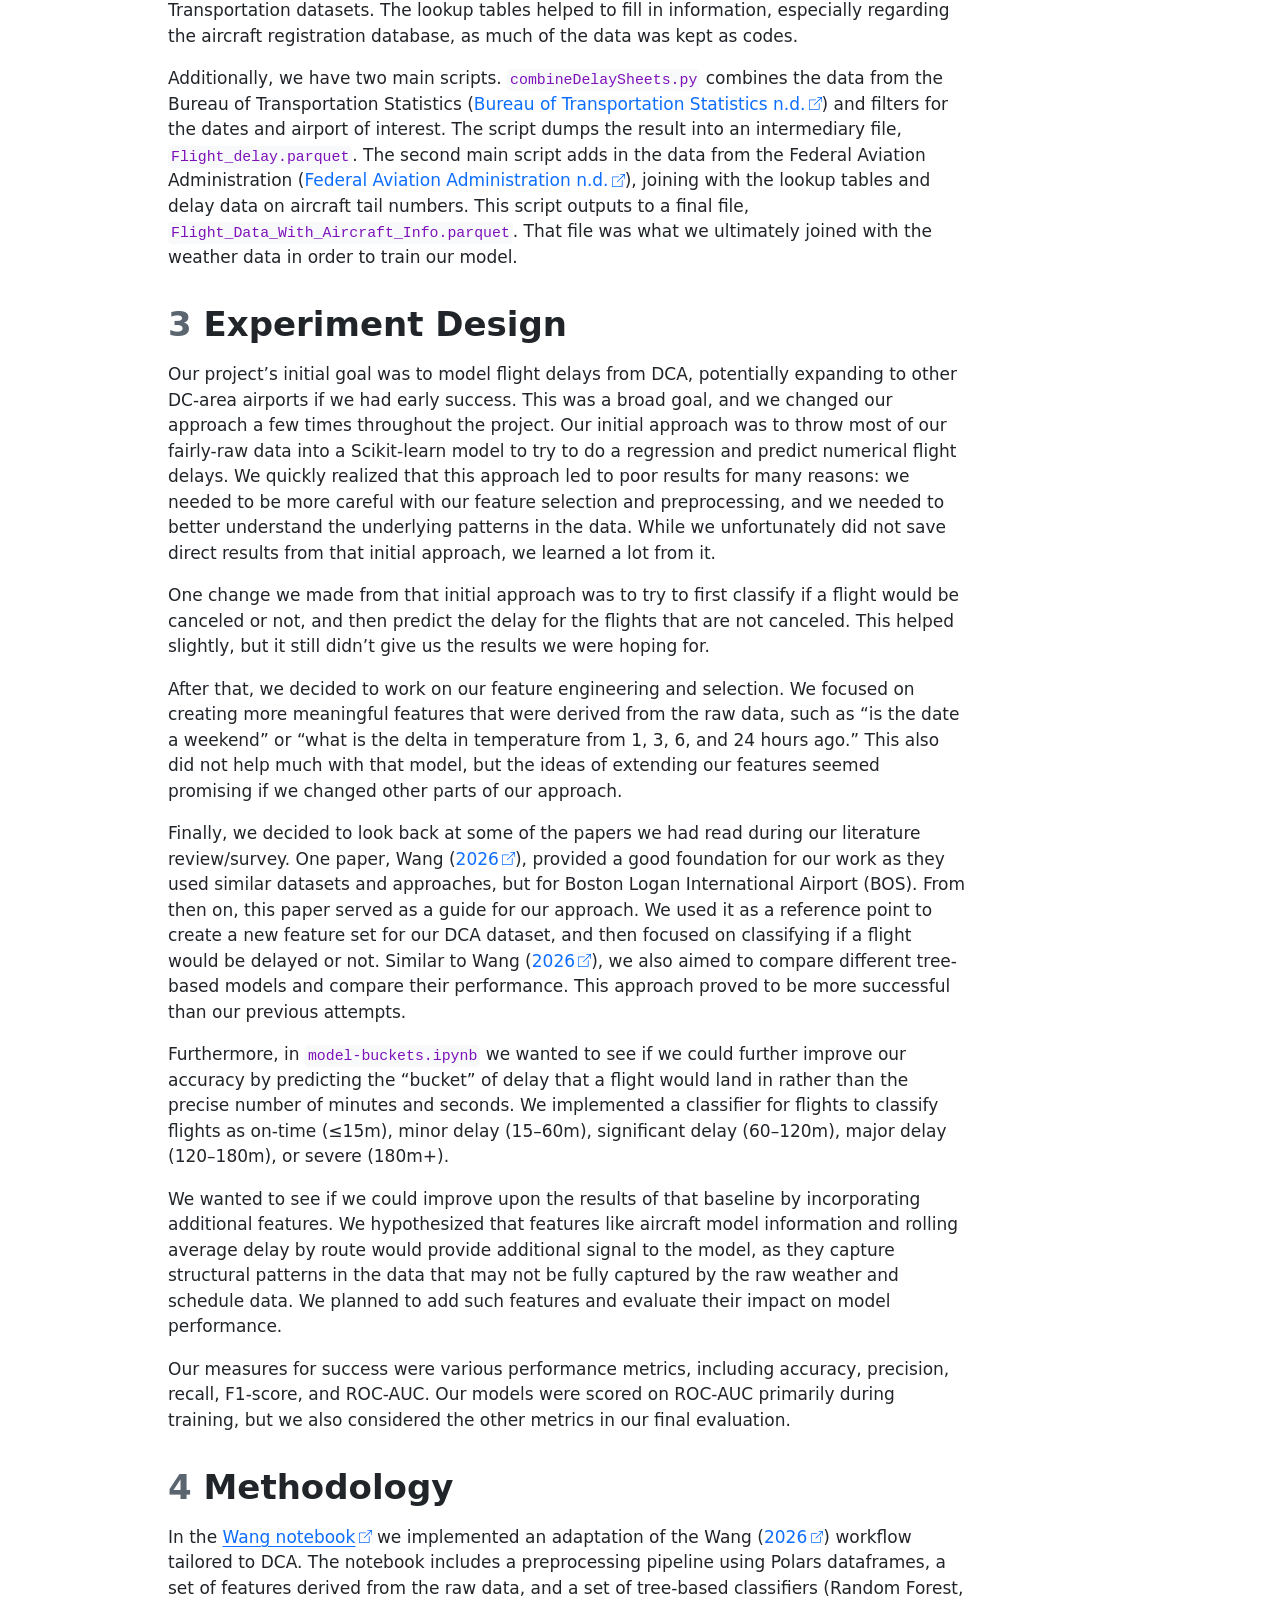
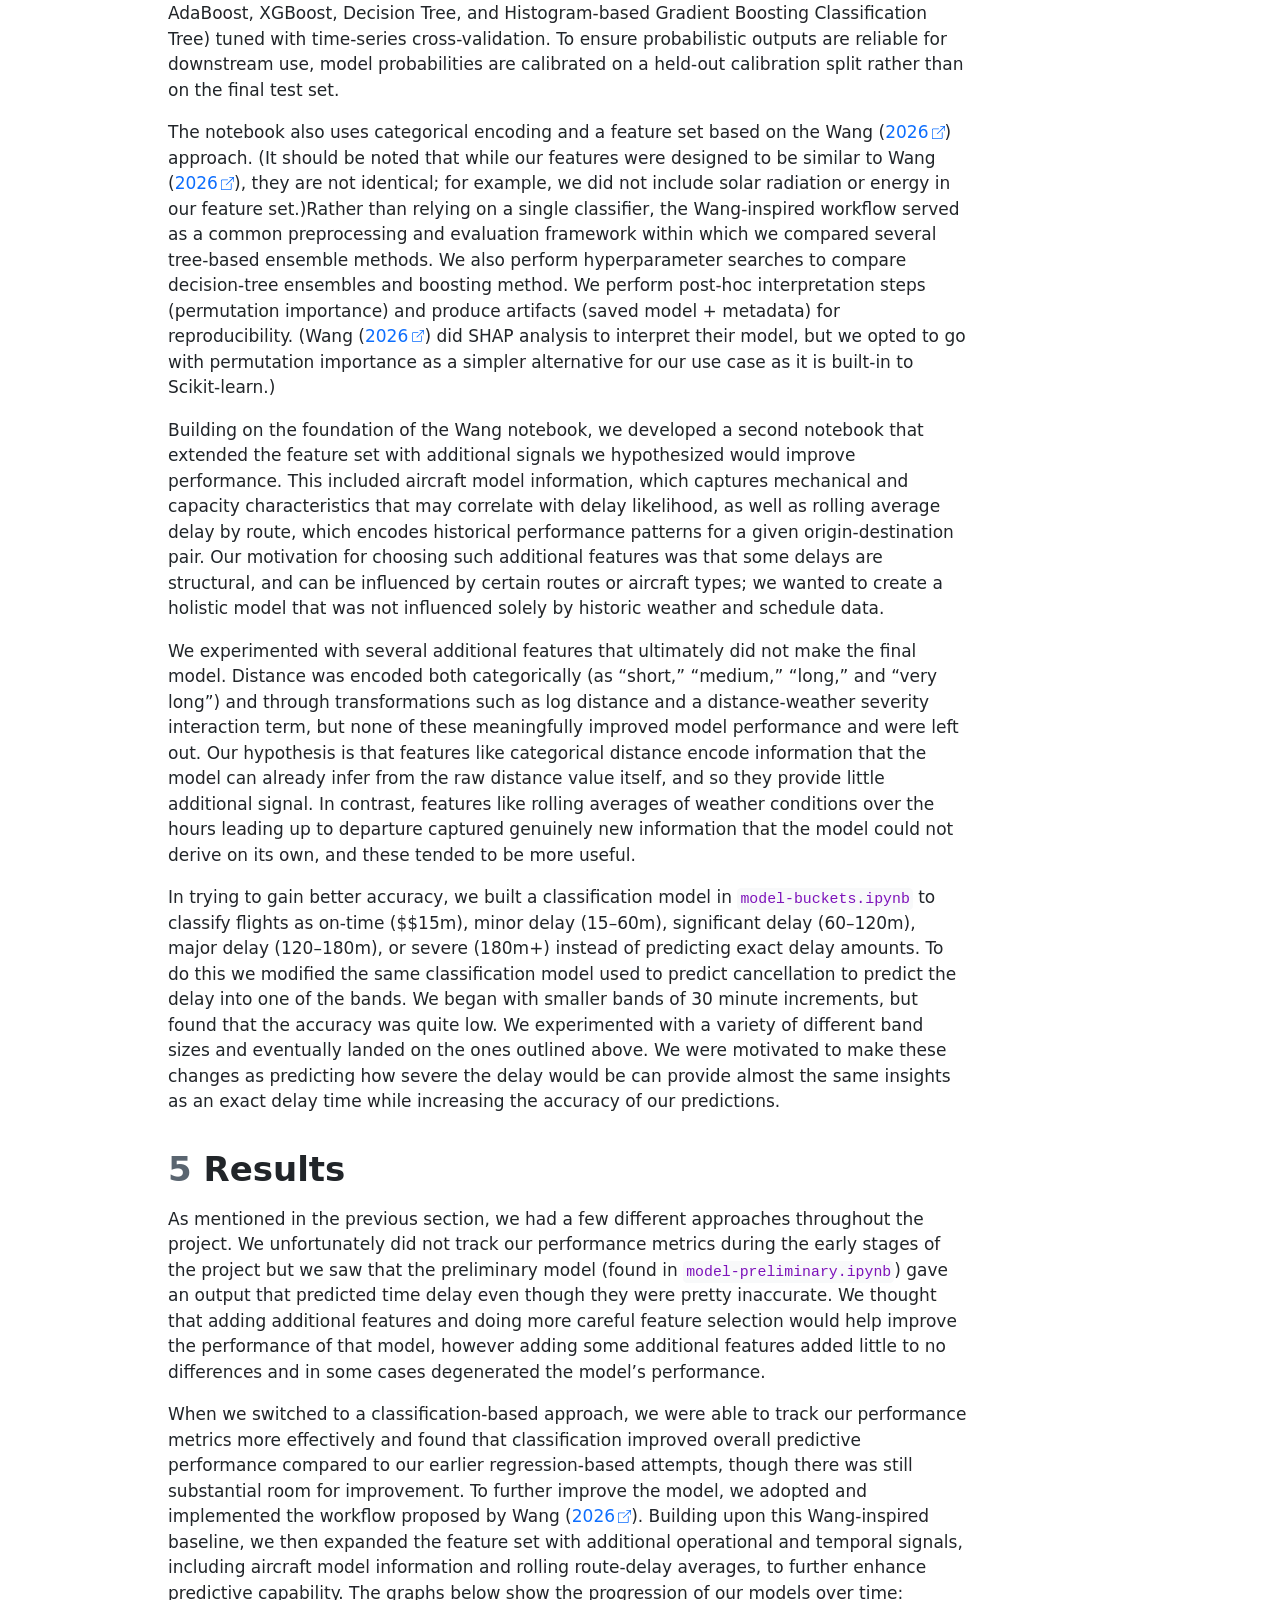
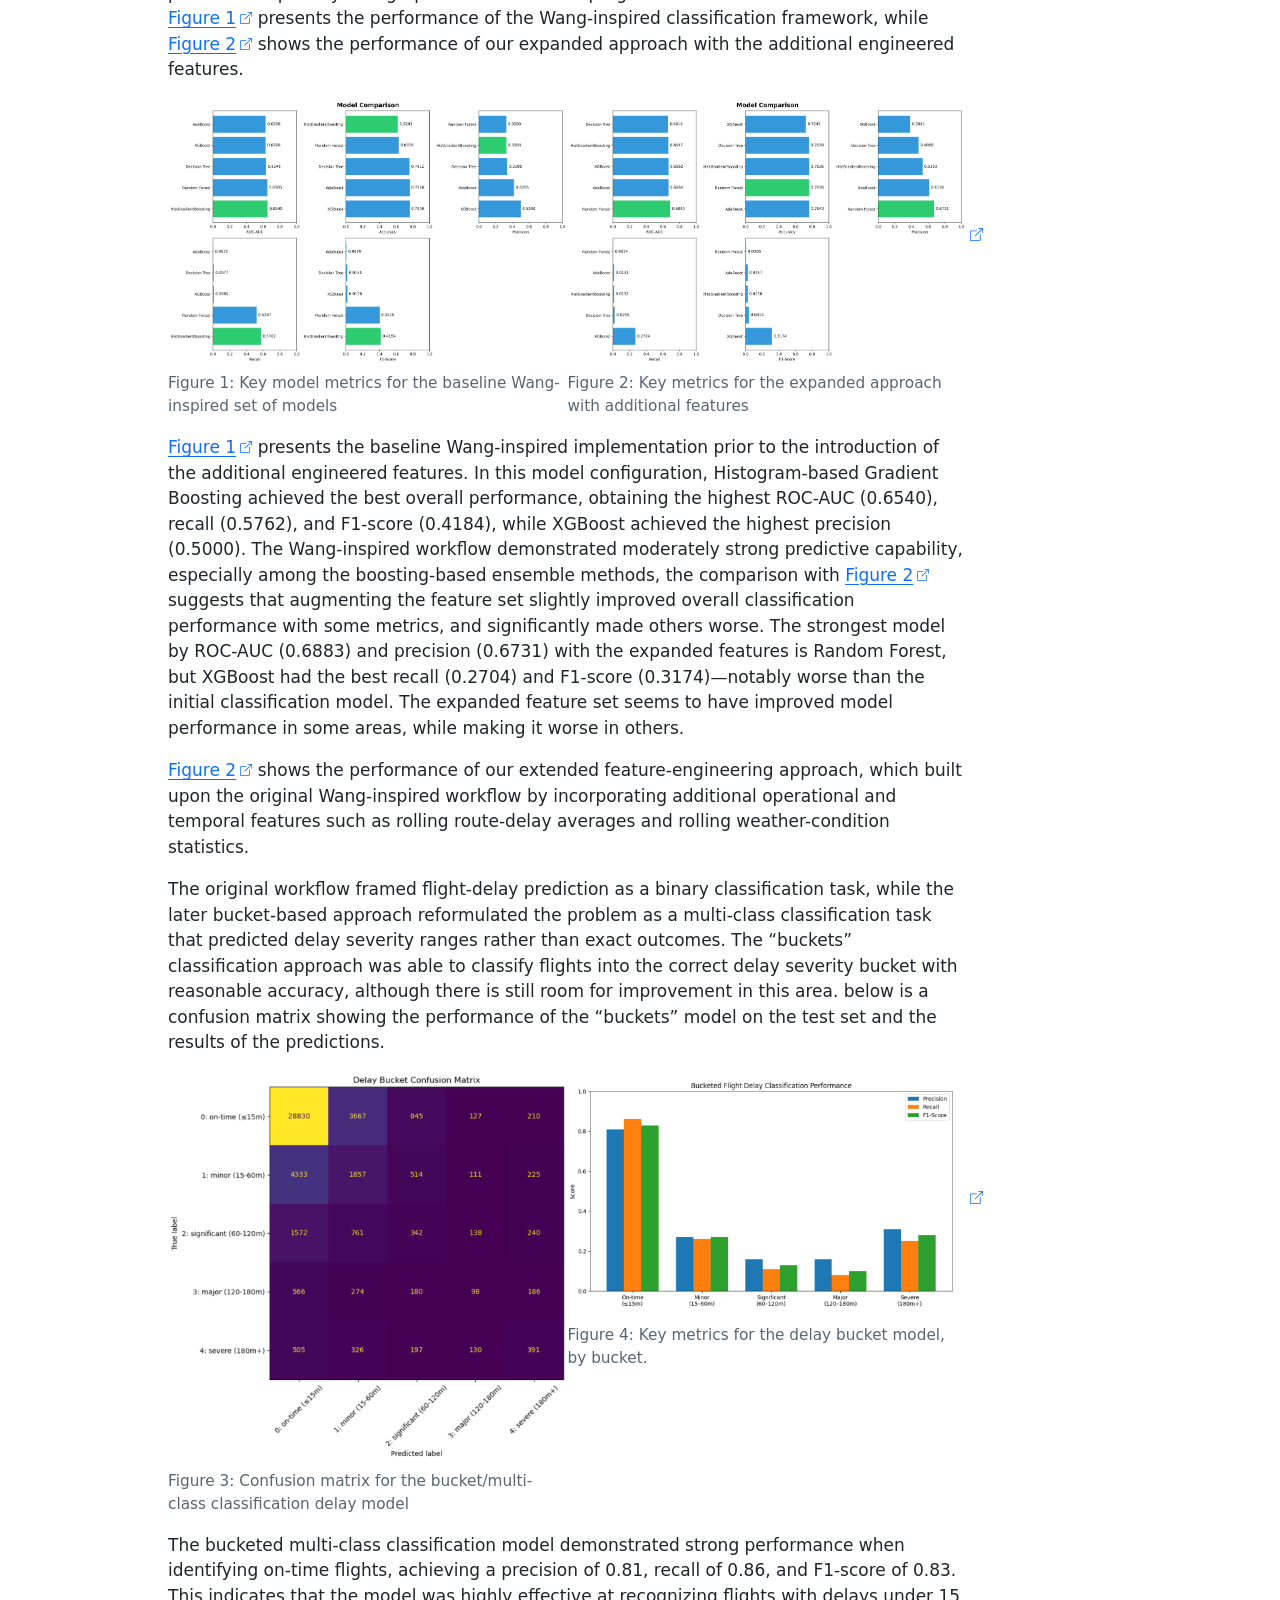
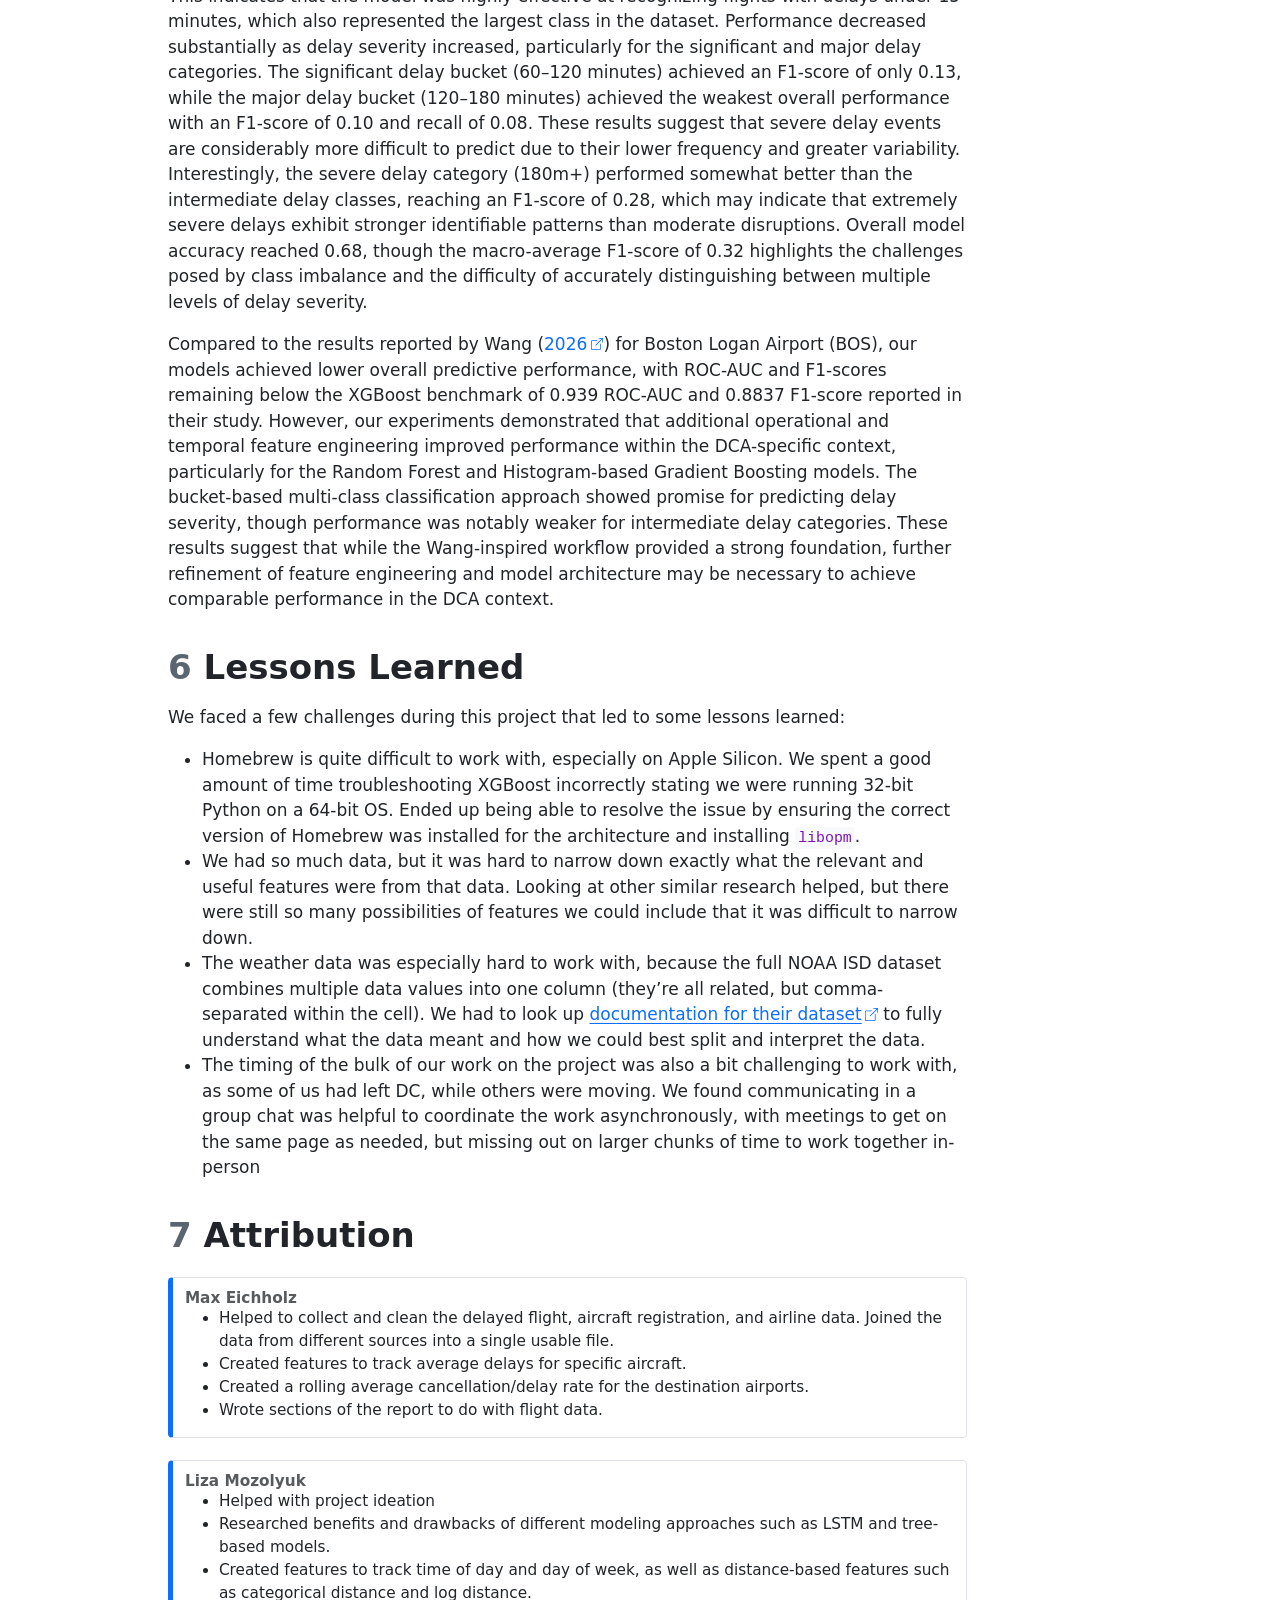
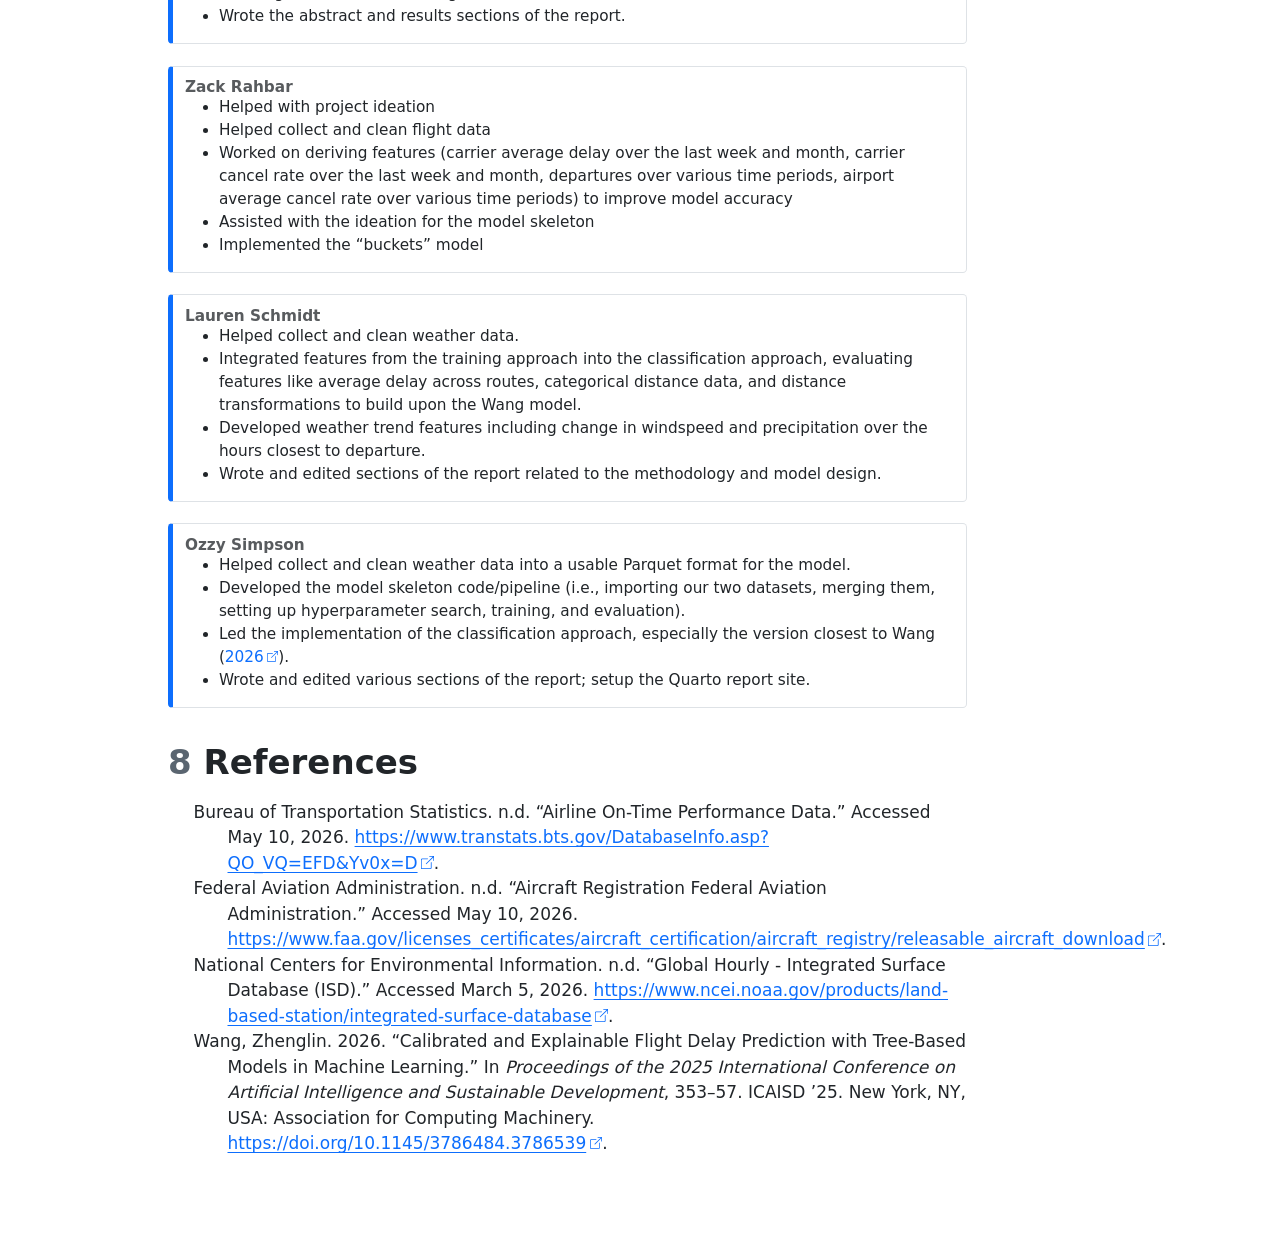
==== commit 2d428a14: "report results update" ====
--- a/docs/Report.html
+++ b/docs/Report.html
@@ -224,7 +224,7 @@
 <div id="fig-expanded-metrics" class="quarto-figure quarto-figure-center quarto-float anchored">
 <figure class="quarto-float quarto-float-fig figure">
 <div aria-describedby="fig-expanded-metrics-caption-0ceaefa1-69ba-4598-a22c-09a6ac19f8ca">
-<a href="images/prev-metrics.png" class="lightbox" data-gallery="quarto-lightbox-gallery-2" data-glightbox="description: .lightbox-desc-2"><img src="images/prev-metrics.png" class="img-fluid figure-img" style="width:100.0%"></a>
+<a href="images/metrics-expanded.png" class="lightbox" data-gallery="quarto-lightbox-gallery-2" data-glightbox="description: .lightbox-desc-2"><img src="images/metrics-expanded.png" class="img-fluid figure-img" style="width:100.0%"></a>
 </div>
 <figcaption class="quarto-float-caption-bottom quarto-float-caption quarto-float-fig" id="fig-expanded-metrics-caption-0ceaefa1-69ba-4598-a22c-09a6ac19f8ca">
 Figure&nbsp;2: Key metrics for the expanded approach with additional features
@@ -233,8 +233,8 @@
 </div>
 </div>
 </div>
-<p><a href="#fig-wang-metrics" class="quarto-xref">Figure&nbsp;1</a> presents the baseline Wang-inspired implementation prior to the introduction of the additional engineered features. In this model configuration, Histogram-based Gradient Boosting achieved the best overall performance, obtaining the highest ROC-AUC (0.6540), recall (0.5762), and F1-score (0.4184), while Random Forest achieved the highest precision (0.5207). Although the Wang-inspired workflow already demonstrated strong predictive capability, especially among the boosting-based ensemble methods, the comparison with <a href="#fig-expanded-metrics" class="quarto-xref">Figure&nbsp;2</a> suggests that augmenting the feature set improved overall classification performance and shifted the strongest-performing model from Histogram-based Gradient Boosting toward Random Forest. Across both figures, ensemble approaches consistently outperformed the standalone Decision Tree model, reinforcing the effectiveness of boosted and bagged tree methods for flight-delay classification tasks. It is important to note that while the Wang-inspired workflow provided a solid foundation, the addition of carefully engineered features appears to have enhanced the model’s ability to capture complex patterns in the data, leading to improved performance metrics across multiple classifiers.</p>
-<p><a href="#fig-expanded-metrics" class="quarto-xref">Figure&nbsp;2</a> shows the performance of our extended feature-engineering approach, which built upon the original Wang-inspired workflow by incorporating additional operational and temporal features such as rolling route-delay averages and rolling weather-condition statistics. In this version of the model, Random Forest achieved the strongest overall performance, producing the highest ROC-AUC (0.6734), accuracy (0.7630), and precision (0.4958). Histogram-based Gradient Boosting remained highly competitive and achieved the highest recall (0.5620) and F1-score (0.4250), indicating strong balance between identifying delayed flights and limiting false negatives. XGBoost and AdaBoost produced moderate results across the evaluation metrics, while the standalone Decision Tree consistently performed worse than the ensemble-based approaches. These results suggest that the additional engineered features improved the ability of ensemble methods, particularly Random Forest, to capture more complex patterns in flight-delay behavior.</p>
+<p><a href="#fig-wang-metrics" class="quarto-xref">Figure&nbsp;1</a> presents the baseline Wang-inspired implementation prior to the introduction of the additional engineered features. In this model configuration, Histogram-based Gradient Boosting achieved the best overall performance, obtaining the highest ROC-AUC (0.6540), recall (0.5762), and F1-score (0.4184), while XGBoost achieved the highest precision (0.5000). The Wang-inspired workflow demonstrated moderately strong predictive capability, especially among the boosting-based ensemble methods, the comparison with <a href="#fig-expanded-metrics" class="quarto-xref">Figure&nbsp;2</a> suggests that augmenting the feature set slightly improved overall classification performance with some metrics, and significantly made others worse. The strongest model by ROC-AUC (0.6883) and precision (0.6731) with the expanded features is Random Forest, but XGBoost had the best recall (0.2704) and F1-score (0.3174)—notably worse than the initial classification model. The expanded feature set seems to have improved model performance in some areas, while making it worse in others.</p>
+<p><a href="#fig-expanded-metrics" class="quarto-xref">Figure&nbsp;2</a> shows the performance of our extended feature-engineering approach, which built upon the original Wang-inspired workflow by incorporating additional operational and temporal features such as rolling route-delay averages and rolling weather-condition statistics.</p>
 <p>The original workflow framed flight-delay prediction as a binary classification task, while the later bucket-based approach reformulated the problem as a multi-class classification task that predicted delay severity ranges rather than exact outcomes. The “buckets” classification approach was able to classify flights into the correct delay severity bucket with reasonable accuracy, although there is still room for improvement in this area. below is a confusion matrix showing the performance of the “buckets” model on the test set and the results of the predictions.</p>
 <div class="columns">
 <div class="column" style="width:50%;">
@@ -812,7 +812,7 @@
 });
 </script>
 </div> <!-- /content -->
-<script>var lightboxQuarto = GLightbox({"descPosition":"bottom","selector":".lightbox","openEffect":"zoom","loop":false,"closeEffect":"zoom"});
+<script>var lightboxQuarto = GLightbox({"closeEffect":"zoom","descPosition":"bottom","loop":false,"selector":".lightbox","openEffect":"zoom"});
 window.onload = () => {
   lightboxQuarto.on('slide_before_load', (data) => {
     const { slideIndex, slideNode, slideConfig, player, trigger } = data;
